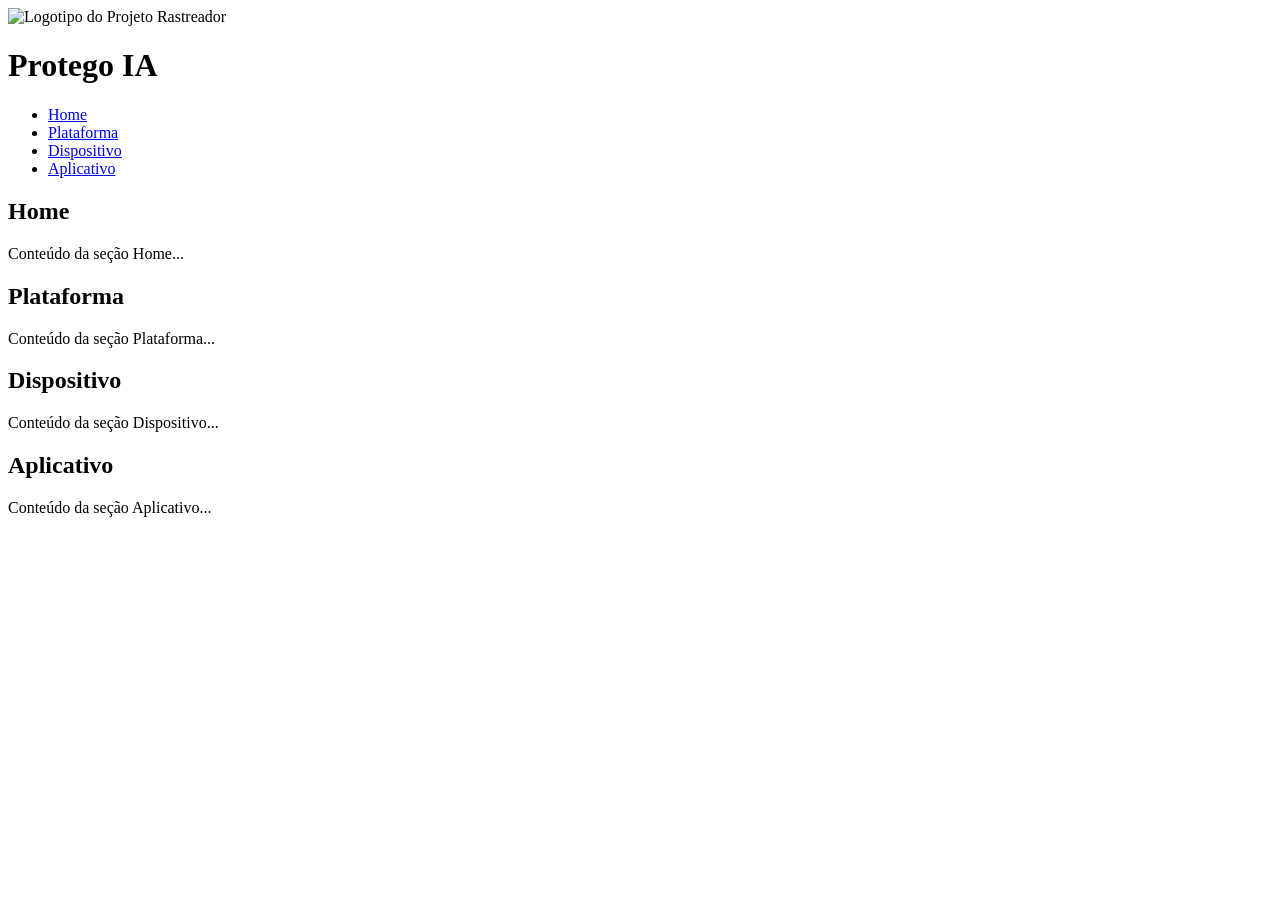
==== docs/index.html @ fc229fef "Create index.html" ====
<!DOCTYPE html>
<html lang="pt-br">
<head>
    <meta charset="UTF-8">
    <meta name="viewport" content="width=device-width, initial-scale=1.0">
    <title>Protego IA - Documentação</title>
    <link rel="stylesheet" href="style.css">
</head>
<body>

<header>
    <div id="container-top">
        <img src="assets/imagem_satelite.png" alt="Logotipo do Projeto Rastreador" class="logo-imagem">
        <h1>Protego IA</h1>
    </div>
    <nav>
        <ul>
            <li><a href="#home">Home</a></li>
            <li><a href="#plataforma">Plataforma</a></li>
            <li><a href="#dispositivo">Dispositivo</a></li>
            <li><a href="#aplicativo">Aplicativo</a></li>
        </ul>
    </nav>
</header>

<main>
    <section id="home">
        <h2>Home</h2>
        <p>Conteúdo da seção Home...</p>
    </section>
    <section id="plataforma">
        <h2>Plataforma</h2>
        <p>Conteúdo da seção Plataforma...</p>
    </section>
    <section id="dispositivo">
        <h2>Dispositivo</h2>
        <p>Conteúdo da seção Dispositivo...</p>
    </section>
    <section id="aplicativo">
        <h2>Aplicativo</h2>
        <p>Conteúdo da seção Aplicativo...</p>
    </section>
</main>

</body>
</html>
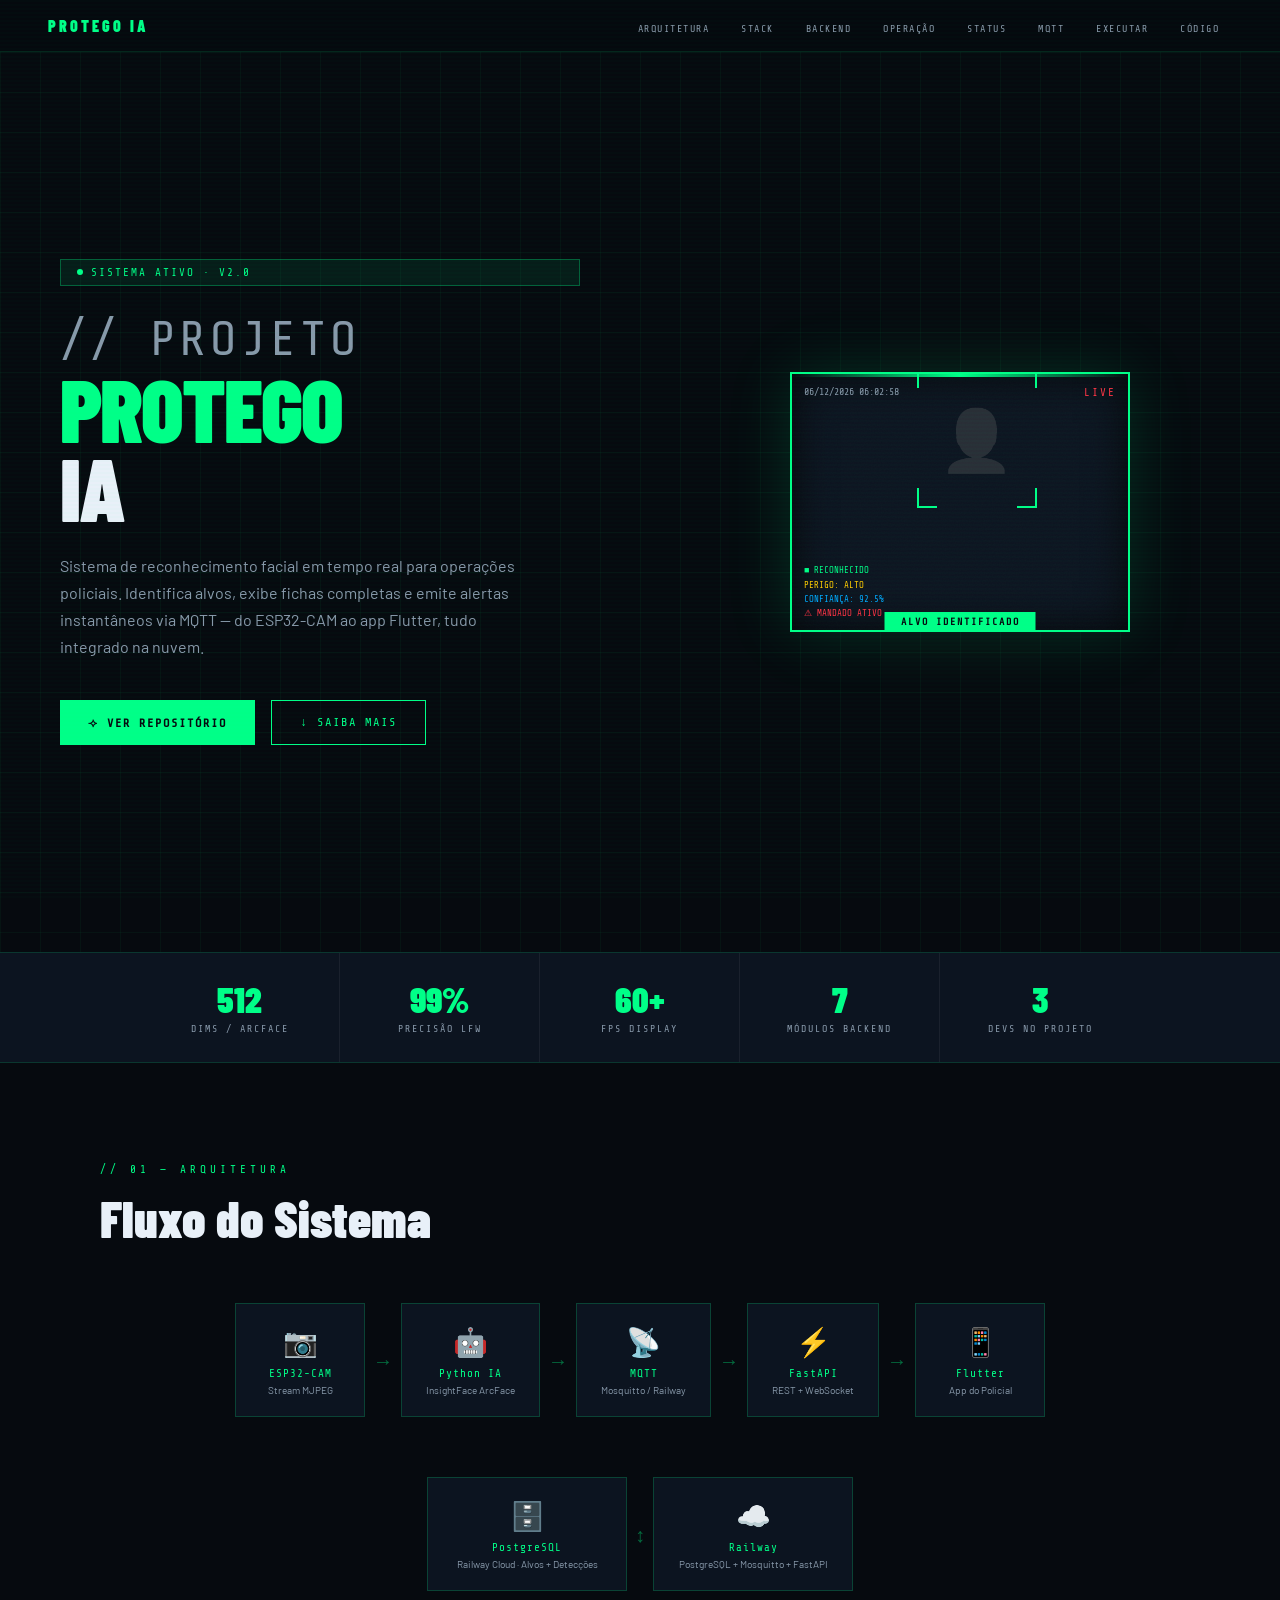
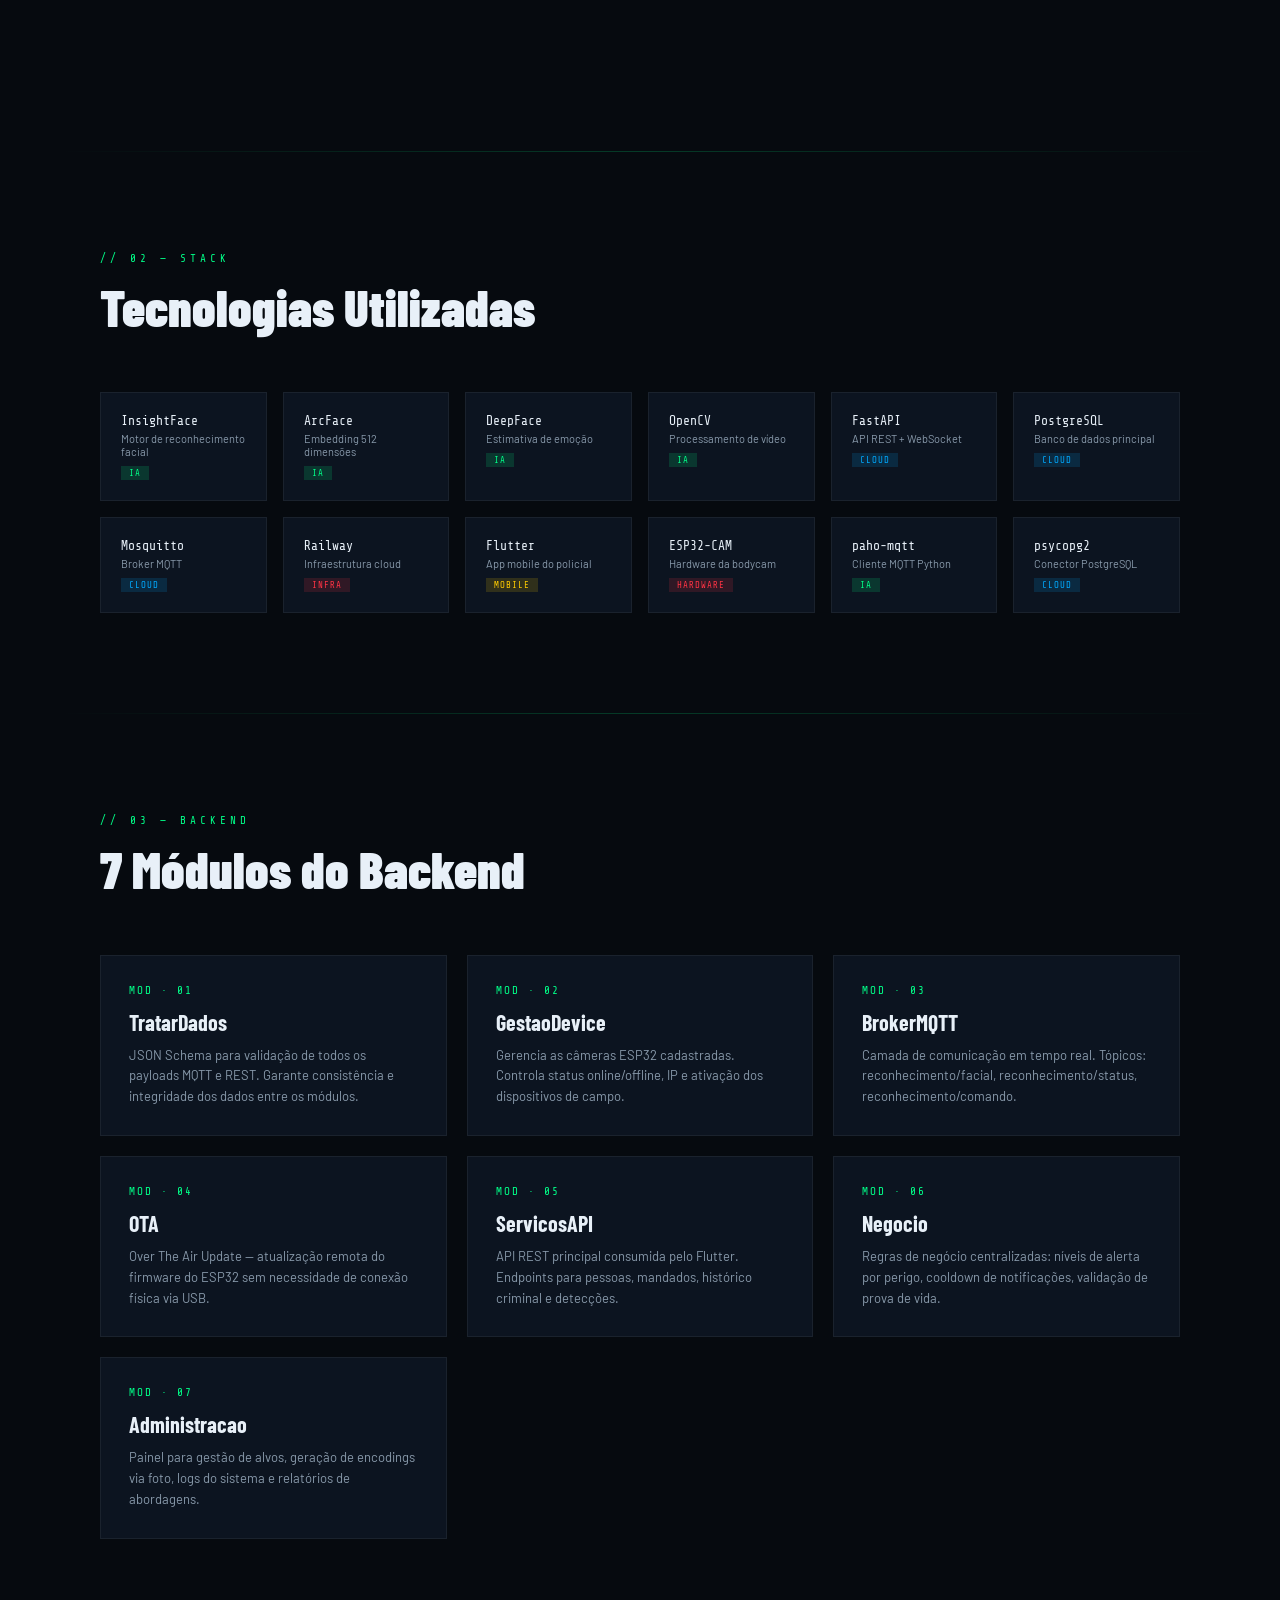
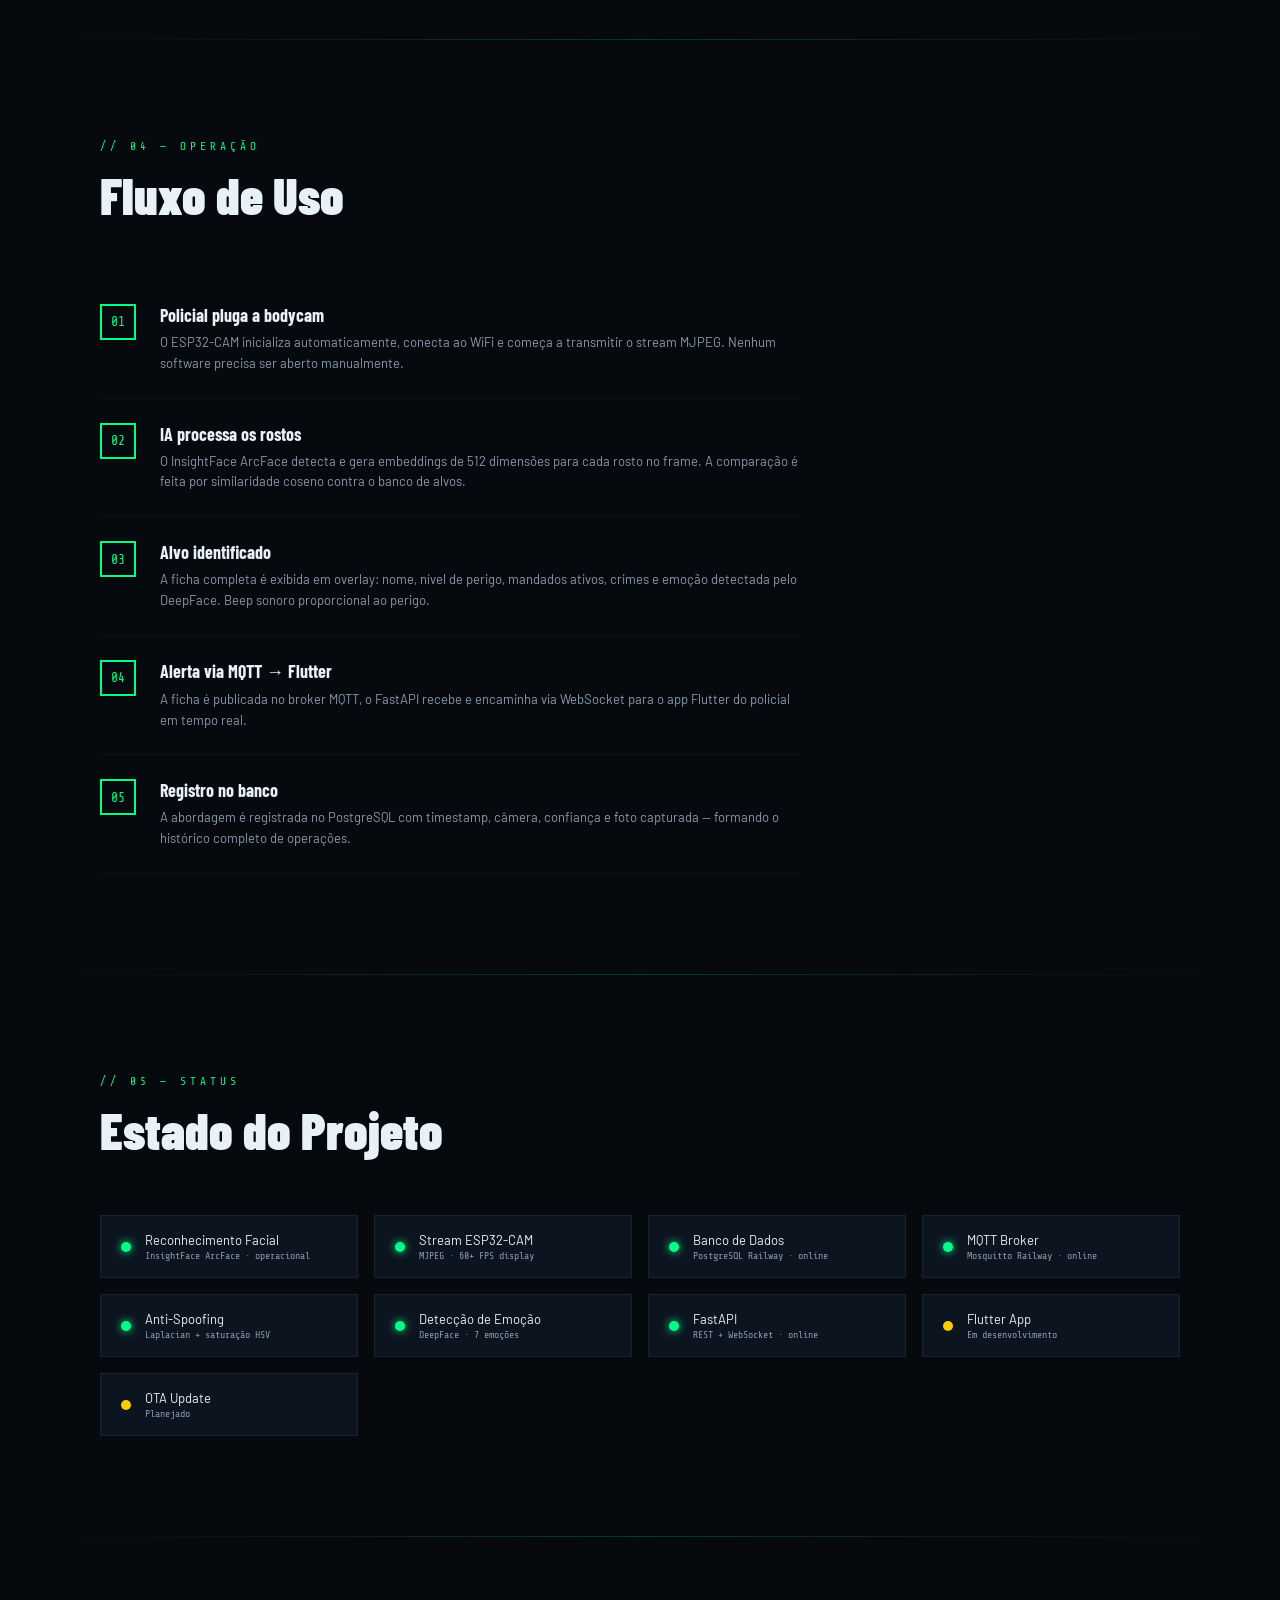
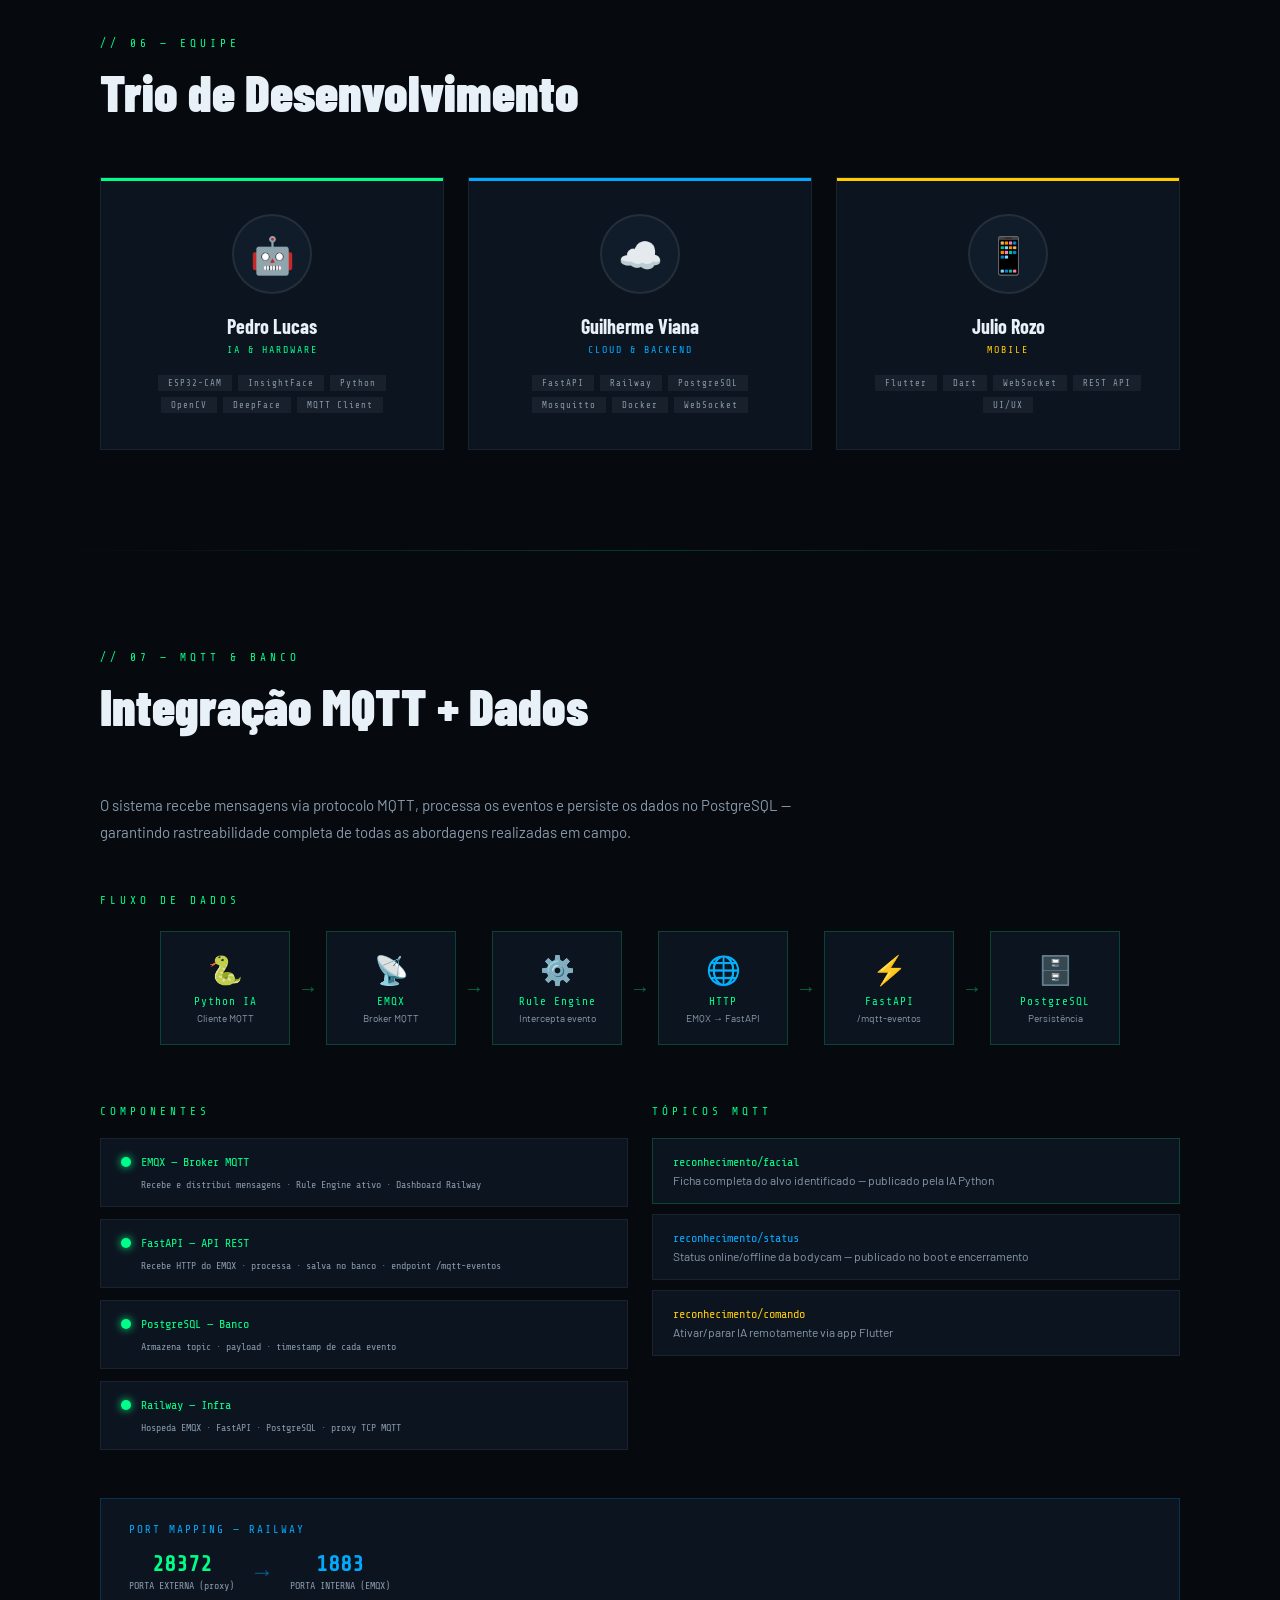
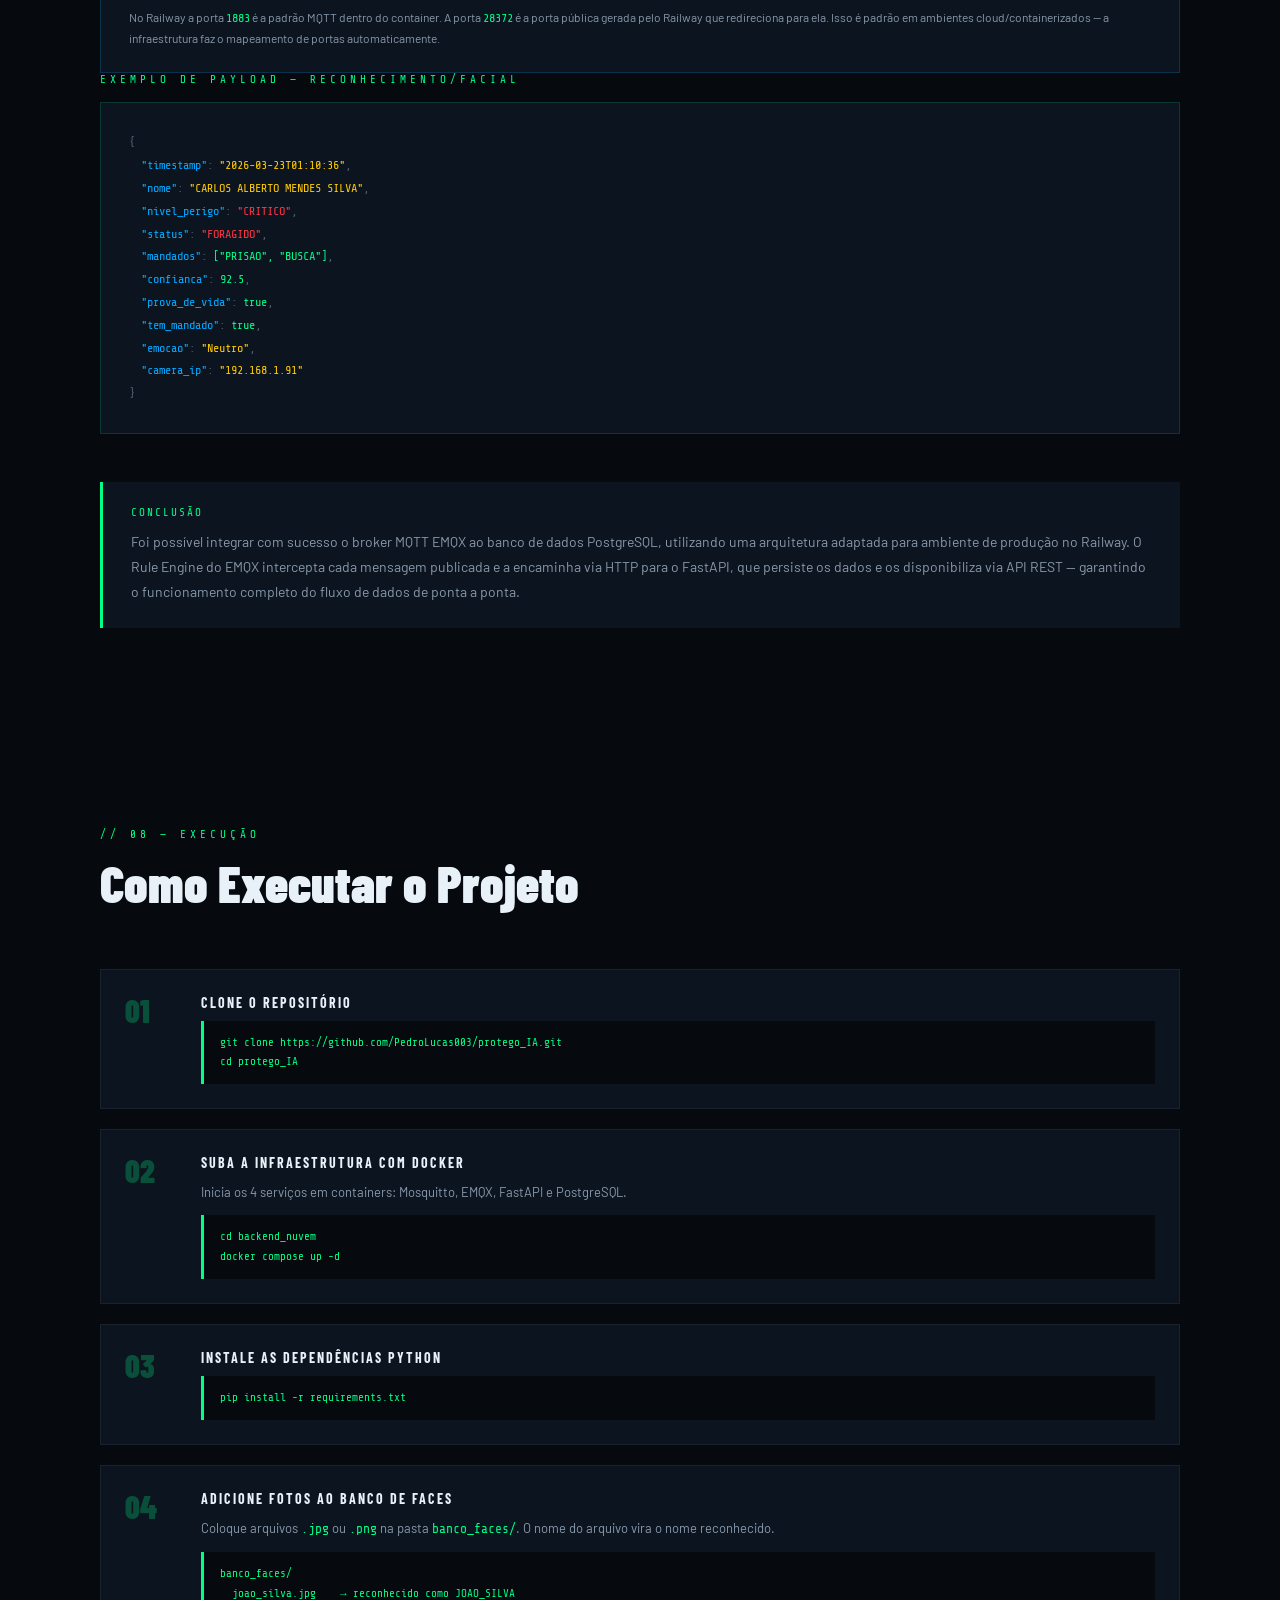
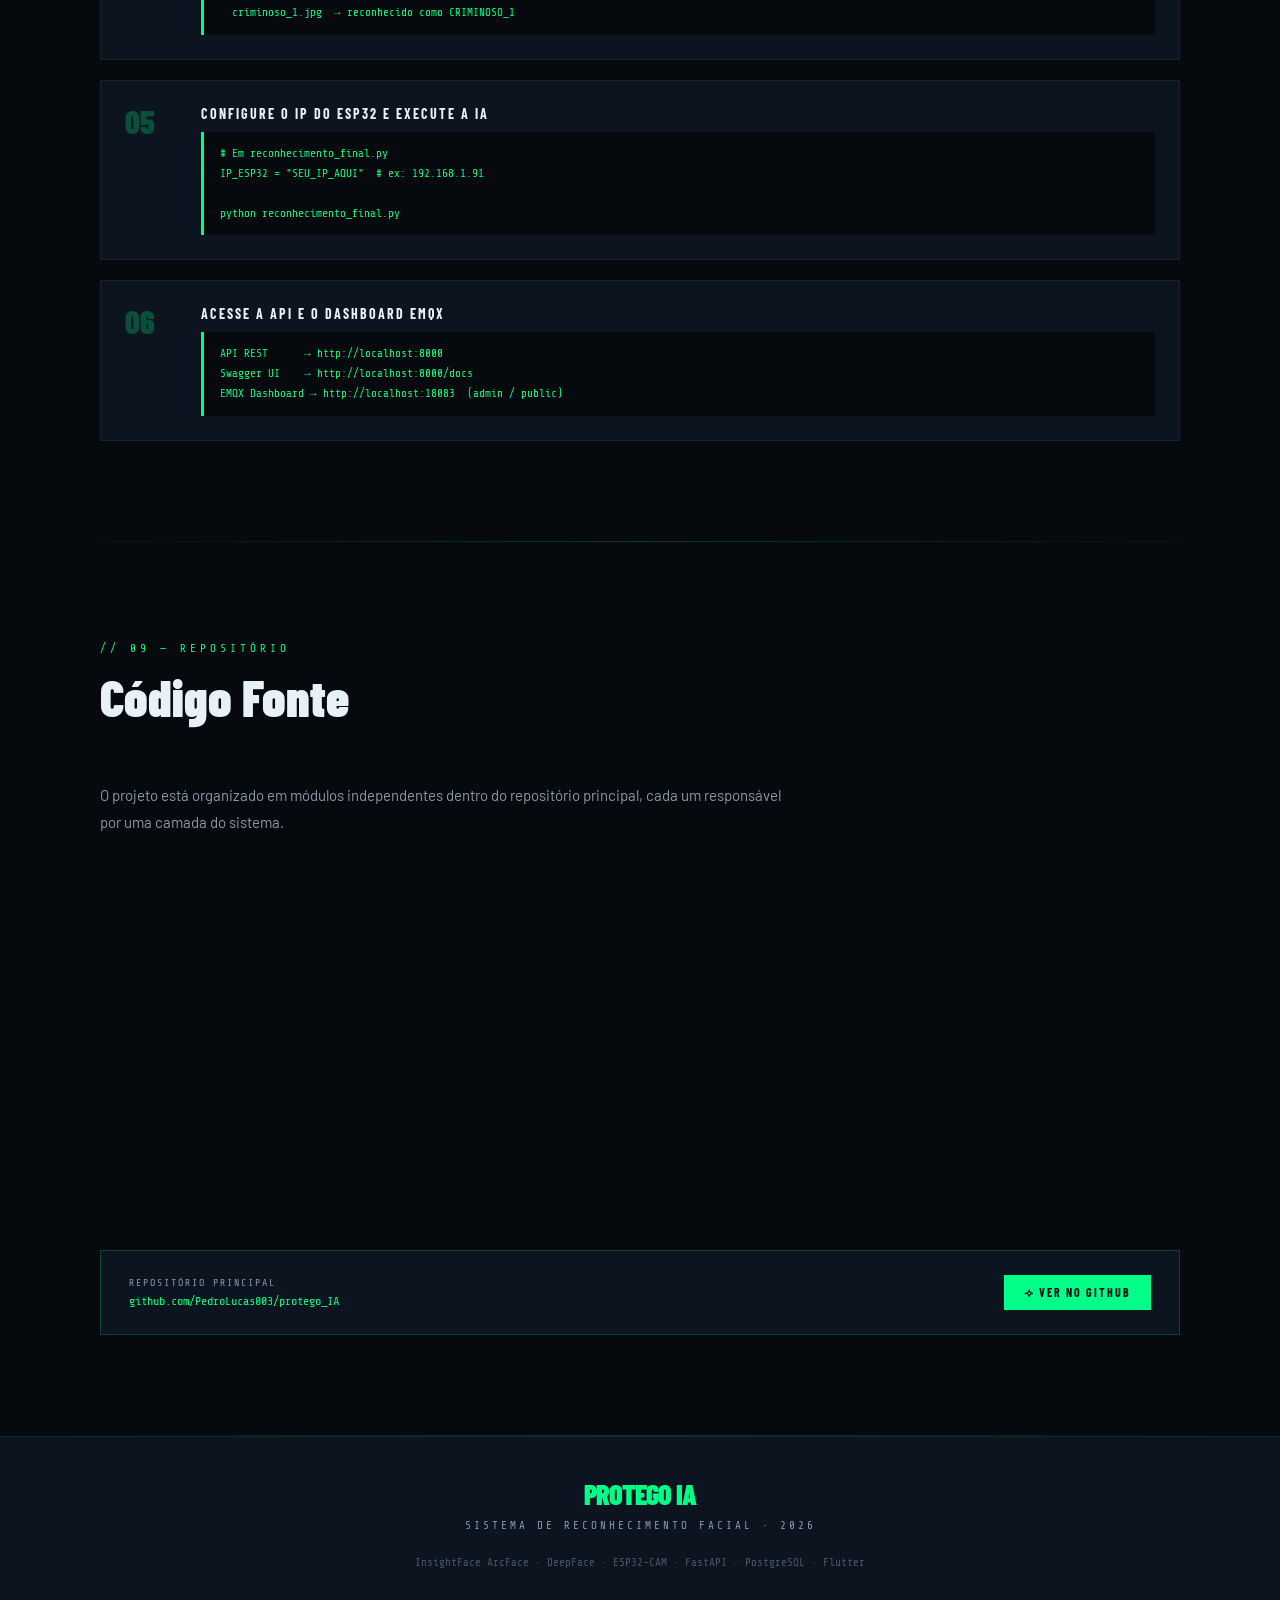
==== commit 25fdbbc2: "feat: add navbar, Como Executar and Código Fonte sections" ====
--- a/docs/index.html
+++ b/docs/index.html
@@ -1,46 +1,1618 @@
 <!DOCTYPE html>
-<html lang="pt-br">
+<html lang="pt-BR">
 <head>
-    <meta charset="UTF-8">
-    <meta name="viewport" content="width=device-width, initial-scale=1.0">
-    <title>Protego IA - Documentação</title>
-    <link rel="stylesheet" href="style.css">
+<meta charset="UTF-8">
+<meta name="viewport" content="width=device-width, initial-scale=1.0">
+<title>Protego IA — Sistema de Reconhecimento Facial</title>
+<link rel="preconnect" href="https://fonts.googleapis.com">
+<link href="https://fonts.googleapis.com/css2?family=Share+Tech+Mono&family=Barlow:wght@300;400;600;700;900&family=Barlow+Condensed:wght@700;900&display=swap" rel="stylesheet">
+<style>
+:root {
+  --verde:   #00ff88;
+  --azul:    #0af;
+  --vermelho:#ff3344;
+  --amarelo: #ffcc00;
+  --bg:      #060a0f;
+  --bg2:     #0c1420;
+  --bg3:     #111c2a;
+  --cinza:   #8899aa;
+  --branco:  #e8f0f8;
+  --fonte-mono: 'Share Tech Mono', monospace;
+  --fonte:      'Barlow', sans-serif;
+  --fonte-cond: 'Barlow Condensed', sans-serif;
+}
+
+*, *::before, *::after { box-sizing: border-box; margin: 0; padding: 0; }
+
+html { scroll-behavior: smooth; }
+
+body {
+  background: var(--bg);
+  color: var(--branco);
+  font-family: var(--fonte);
+  overflow-x: hidden;
+  cursor: crosshair;
+}
+
+/* ── SCANLINES OVERLAY ── */
+body::before {
+  content: '';
+  position: fixed; inset: 0;
+  background: repeating-linear-gradient(
+    0deg,
+    transparent,
+    transparent 2px,
+    rgba(0,255,136,0.015) 2px,
+    rgba(0,255,136,0.015) 4px
+  );
+  pointer-events: none;
+  z-index: 9999;
+}
+
+/* ── HERO ── */
+.hero {
+  min-height: 100vh;
+  display: grid;
+  grid-template-columns: 1fr 1fr;
+  position: relative;
+  overflow: hidden;
+}
+
+.hero-left {
+  display: flex;
+  flex-direction: column;
+  justify-content: center;
+  padding: 80px 60px;
+  position: relative;
+  z-index: 2;
+}
+
+.hero-right {
+  position: relative;
+  display: flex;
+  align-items: center;
+  justify-content: center;
+}
+
+/* Câmera animada */
+.cam-frame {
+  width: 340px;
+  height: 260px;
+  border: 2px solid var(--verde);
+  position: relative;
+  background: var(--bg2);
+  overflow: hidden;
+  box-shadow: 0 0 60px rgba(0,255,136,0.15), inset 0 0 40px rgba(0,0,0,0.8);
+}
+
+.cam-frame::before {
+  content: 'LIVE';
+  position: absolute;
+  top: 12px; right: 12px;
+  font-family: var(--fonte-mono);
+  font-size: 11px;
+  color: var(--vermelho);
+  letter-spacing: 2px;
+  animation: blink 1s step-end infinite;
+}
+
+.cam-frame::after {
+  content: '';
+  position: absolute;
+  top: 0; left: 0; right: 0;
+  height: 3px;
+  background: linear-gradient(90deg, transparent, var(--verde), transparent);
+  animation: scan 3s linear infinite;
+}
+
+@keyframes scan {
+  0%   { top: 0; opacity: 1; }
+  100% { top: 100%; opacity: 0.3; }
+}
+
+@keyframes blink {
+  0%, 100% { opacity: 1; }
+  50%       { opacity: 0; }
+}
+
+/* Face detection box animado */
+.face-box {
+  position: absolute;
+  top: 50%; left: 50%;
+  transform: translate(-50%, -50%);
+  width: 120px; height: 140px;
+}
+
+.face-box::before, .face-box::after {
+  content: '';
+  position: absolute;
+  width: 20px; height: 20px;
+  border-color: var(--verde);
+  border-style: solid;
+}
+.face-box::before {
+  top: 0; left: 0;
+  border-width: 2px 0 0 2px;
+}
+.face-box::after {
+  bottom: 0; right: 0;
+  border-width: 0 2px 2px 0;
+}
+
+.face-box-tr, .face-box-bl {
+  position: absolute;
+  width: 20px; height: 20px;
+  border-color: var(--verde);
+  border-style: solid;
+}
+.face-box-tr { top: 0; right: 0; border-width: 2px 2px 0 0; }
+.face-box-bl { bottom: 0; left: 0; border-width: 0 0 2px 2px; }
+
+.face-icon {
+  position: absolute;
+  top: 50%; left: 50%;
+  transform: translate(-50%, -50%);
+  font-size: 60px;
+  opacity: 0.3;
+  filter: grayscale(1);
+}
+
+.hud-line {
+  position: absolute;
+  font-family: var(--fonte-mono);
+  font-size: 10px;
+  color: var(--verde);
+}
+.hud-line:nth-child(1) { bottom: 40px; left: 12px; }
+.hud-line:nth-child(2) { bottom: 26px; left: 12px; }
+.hud-line:nth-child(3) { bottom: 12px; left: 12px; }
+.hud-date { top: 12px; left: 12px; color: var(--cinza); }
+
+.id-tag {
+  position: absolute;
+  bottom: -1px; left: 50%;
+  transform: translateX(-50%);
+  background: var(--verde);
+  color: var(--bg);
+  font-family: var(--fonte-mono);
+  font-size: 10px;
+  padding: 4px 16px;
+  letter-spacing: 2px;
+  font-weight: bold;
+  white-space: nowrap;
+  animation: flash 2s ease-in-out infinite;
+}
+
+@keyframes flash {
+  0%,100% { opacity: 1; }
+  50%      { opacity: 0.6; }
+}
+
+.cam-noise {
+  position: absolute; inset: 0;
+  background-image:
+    url("data:image/svg+xml,%3Csvg viewBox='0 0 200 200' xmlns='http://www.w3.org/2000/svg'%3E%3Cfilter id='n'%3E%3CfeTurbulence type='fractalNoise' baseFrequency='0.9' numOctaves='4' stitchTiles='stitch'/%3E%3C/filter%3E%3Crect width='100%25' height='100%25' filter='url(%23n)' opacity='0.05'/%3E%3C/svg%3E");
+  opacity: 0.4;
+  pointer-events: none;
+}
+
+/* ── BADGE STATUS ── */
+.badge {
+  display: inline-flex;
+  align-items: center;
+  gap: 8px;
+  background: rgba(0,255,136,0.08);
+  border: 1px solid rgba(0,255,136,0.3);
+  padding: 6px 16px;
+  font-family: var(--fonte-mono);
+  font-size: 11px;
+  color: var(--verde);
+  letter-spacing: 2px;
+  margin-bottom: 32px;
+}
+
+.badge-dot {
+  width: 6px; height: 6px;
+  border-radius: 50%;
+  background: var(--verde);
+  animation: pulse 2s ease-in-out infinite;
+}
+
+@keyframes pulse {
+  0%,100% { box-shadow: 0 0 0 0 rgba(0,255,136,0.6); }
+  50%      { box-shadow: 0 0 0 6px rgba(0,255,136,0); }
+}
+
+/* ── TÍTULO ── */
+.hero-title {
+  font-family: var(--fonte-cond);
+  font-size: clamp(52px, 7vw, 88px);
+  font-weight: 900;
+  line-height: 0.9;
+  letter-spacing: -2px;
+  margin-bottom: 24px;
+}
+
+.title-green { color: var(--verde); }
+.title-dim   { color: var(--cinza); font-weight: 300; font-size: 0.55em; letter-spacing: 4px; display: block; font-family: var(--fonte-mono); margin-bottom: 8px; }
+
+.hero-desc {
+  font-size: 16px;
+  color: var(--cinza);
+  line-height: 1.7;
+  max-width: 480px;
+  margin-bottom: 40px;
+}
+
+/* ── BOTÕES ── */
+.btn-row { display: flex; gap: 16px; flex-wrap: wrap; }
+
+.btn {
+  display: inline-flex;
+  align-items: center;
+  gap: 10px;
+  padding: 14px 28px;
+  font-family: var(--fonte-mono);
+  font-size: 12px;
+  letter-spacing: 2px;
+  text-decoration: none;
+  text-transform: uppercase;
+  transition: all 0.2s;
+  cursor: pointer;
+  border: none;
+}
+
+.btn-primary {
+  background: var(--verde);
+  color: var(--bg);
+  font-weight: bold;
+}
+.btn-primary:hover {
+  background: #fff;
+  box-shadow: 0 0 30px rgba(0,255,136,0.5);
+}
+
+.btn-outline {
+  background: transparent;
+  color: var(--verde);
+  border: 1px solid var(--verde);
+}
+.btn-outline:hover {
+  background: rgba(0,255,136,0.1);
+  box-shadow: 0 0 20px rgba(0,255,136,0.2);
+}
+
+/* ── GRID BG ── */
+.hero::before {
+  content: '';
+  position: absolute; inset: 0;
+  background-image:
+    linear-gradient(rgba(0,255,136,0.04) 1px, transparent 1px),
+    linear-gradient(90deg, rgba(0,255,136,0.04) 1px, transparent 1px);
+  background-size: 40px 40px;
+  pointer-events: none;
+}
+
+/* ── STATS BAR ── */
+.stats-bar {
+  background: var(--bg2);
+  border-top: 1px solid rgba(0,255,136,0.15);
+  border-bottom: 1px solid rgba(0,255,136,0.15);
+  display: flex;
+  justify-content: center;
+  gap: 0;
+}
+
+.stat {
+  flex: 1;
+  max-width: 200px;
+  padding: 28px 20px;
+  text-align: center;
+  border-right: 1px solid rgba(255,255,255,0.06);
+}
+.stat:last-child { border-right: none; }
+
+.stat-num {
+  font-family: var(--fonte-cond);
+  font-size: 36px;
+  font-weight: 900;
+  color: var(--verde);
+  line-height: 1;
+}
+
+.stat-label {
+  font-family: var(--fonte-mono);
+  font-size: 10px;
+  color: var(--cinza);
+  letter-spacing: 2px;
+  margin-top: 6px;
+}
+
+/* ── SEÇÕES ── */
+section { padding: 100px 60px; max-width: 1200px; margin: 0 auto; }
+
+.section-label {
+  font-family: var(--fonte-mono);
+  font-size: 11px;
+  color: var(--verde);
+  letter-spacing: 4px;
+  text-transform: uppercase;
+  margin-bottom: 16px;
+}
+
+.section-title {
+  font-family: var(--fonte-cond);
+  font-size: clamp(36px, 4vw, 56px);
+  font-weight: 900;
+  line-height: 1;
+  margin-bottom: 60px;
+}
+
+/* ── ARQUITETURA ── */
+.arch-flow {
+  display: flex;
+  align-items: center;
+  gap: 0;
+  flex-wrap: wrap;
+  justify-content: center;
+  margin-bottom: 60px;
+}
+
+.arch-node {
+  background: var(--bg2);
+  border: 1px solid rgba(0,255,136,0.2);
+  padding: 20px 24px;
+  text-align: center;
+  min-width: 130px;
+  position: relative;
+  transition: all 0.3s;
+}
+
+.arch-node:hover {
+  border-color: var(--verde);
+  box-shadow: 0 0 20px rgba(0,255,136,0.15);
+  transform: translateY(-4px);
+}
+
+.arch-node-icon {
+  font-size: 28px;
+  margin-bottom: 8px;
+}
+
+.arch-node-name {
+  font-family: var(--fonte-mono);
+  font-size: 11px;
+  color: var(--verde);
+  letter-spacing: 1px;
+}
+
+.arch-node-sub {
+  font-size: 10px;
+  color: var(--cinza);
+  margin-top: 4px;
+}
+
+.arch-arrow {
+  font-size: 20px;
+  color: rgba(0,255,136,0.4);
+  padding: 0 8px;
+  flex-shrink: 0;
+}
+
+/* ── TECH GRID ── */
+.tech-grid {
+  display: grid;
+  grid-template-columns: repeat(auto-fill, minmax(160px, 1fr));
+  gap: 16px;
+}
+
+.tech-card {
+  background: var(--bg2);
+  border: 1px solid rgba(255,255,255,0.06);
+  padding: 20px;
+  transition: all 0.3s;
+  position: relative;
+  overflow: hidden;
+}
+
+.tech-card::before {
+  content: '';
+  position: absolute;
+  bottom: 0; left: 0; right: 0;
+  height: 2px;
+  background: var(--verde);
+  transform: scaleX(0);
+  transition: transform 0.3s;
+}
+
+.tech-card:hover::before { transform: scaleX(1); }
+.tech-card:hover {
+  border-color: rgba(0,255,136,0.2);
+  background: var(--bg3);
+}
+
+.tech-name {
+  font-family: var(--fonte-mono);
+  font-size: 13px;
+  color: var(--branco);
+  margin-bottom: 4px;
+}
+
+.tech-role {
+  font-size: 11px;
+  color: var(--cinza);
+}
+
+.tech-badge {
+  display: inline-block;
+  font-family: var(--fonte-mono);
+  font-size: 9px;
+  padding: 2px 8px;
+  margin-top: 8px;
+  letter-spacing: 1px;
+}
+
+.badge-ia     { background: rgba(0,255,136,0.15); color: var(--verde); }
+.badge-cloud  { background: rgba(0,170,255,0.15); color: var(--azul); }
+.badge-mobile { background: rgba(255,204,0,0.15);  color: var(--amarelo); }
+.badge-infra  { background: rgba(255,51,68,0.15);  color: var(--vermelho); }
+
+/* ── MÓDULOS ── */
+.modulos-grid {
+  display: grid;
+  grid-template-columns: repeat(auto-fill, minmax(280px, 1fr));
+  gap: 20px;
+}
+
+.modulo-card {
+  background: var(--bg2);
+  border: 1px solid rgba(255,255,255,0.06);
+  padding: 28px;
+  transition: all 0.3s;
+}
+
+.modulo-card:hover {
+  border-color: rgba(0,255,136,0.3);
+  box-shadow: 0 8px 40px rgba(0,0,0,0.4);
+}
+
+.modulo-num {
+  font-family: var(--fonte-mono);
+  font-size: 11px;
+  color: var(--verde);
+  letter-spacing: 2px;
+  margin-bottom: 12px;
+}
+
+.modulo-name {
+  font-family: var(--fonte-cond);
+  font-size: 22px;
+  font-weight: 700;
+  margin-bottom: 10px;
+}
+
+.modulo-desc {
+  font-size: 13px;
+  color: var(--cinza);
+  line-height: 1.6;
+}
+
+/* ── TEAM ── */
+.team-grid {
+  display: grid;
+  grid-template-columns: repeat(3, 1fr);
+  gap: 24px;
+}
+
+.team-card {
+  background: var(--bg2);
+  border: 1px solid rgba(255,255,255,0.06);
+  padding: 36px 28px;
+  text-align: center;
+  position: relative;
+  overflow: hidden;
+  transition: all 0.3s;
+}
+
+.team-card::before {
+  content: '';
+  position: absolute;
+  top: 0; left: 0; right: 0;
+  height: 3px;
+}
+
+.team-card:nth-child(1)::before { background: var(--verde); }
+.team-card:nth-child(2)::before { background: var(--azul); }
+.team-card:nth-child(3)::before { background: var(--amarelo); }
+
+.team-card:hover {
+  transform: translateY(-8px);
+  box-shadow: 0 20px 60px rgba(0,0,0,0.5);
+}
+
+.team-avatar {
+  width: 80px; height: 80px;
+  border-radius: 50%;
+  background: var(--bg3);
+  display: flex;
+  align-items: center;
+  justify-content: center;
+  font-size: 36px;
+  margin: 0 auto 20px;
+  border: 2px solid rgba(255,255,255,0.08);
+}
+
+.team-name {
+  font-family: var(--fonte-cond);
+  font-size: 20px;
+  font-weight: 700;
+  margin-bottom: 6px;
+}
+
+.team-role {
+  font-family: var(--fonte-mono);
+  font-size: 10px;
+  letter-spacing: 2px;
+  margin-bottom: 20px;
+}
+
+.team-card:nth-child(1) .team-role { color: var(--verde); }
+.team-card:nth-child(2) .team-role { color: var(--azul); }
+.team-card:nth-child(3) .team-role { color: var(--amarelo); }
+
+.team-tags {
+  display: flex;
+  flex-wrap: wrap;
+  gap: 6px;
+  justify-content: center;
+}
+
+.tag {
+  font-family: var(--fonte-mono);
+  font-size: 9px;
+  padding: 3px 10px;
+  background: rgba(255,255,255,0.05);
+  color: var(--cinza);
+  letter-spacing: 1px;
+}
+
+/* ── FLUXO OPERACIONAL ── */
+.fluxo-steps {
+  display: flex;
+  flex-direction: column;
+  gap: 0;
+  position: relative;
+  max-width: 700px;
+}
+
+.fluxo-step {
+  display: flex;
+  gap: 24px;
+  align-items: flex-start;
+  padding: 24px 0;
+  border-bottom: 1px solid rgba(255,255,255,0.04);
+  position: relative;
+}
+
+.step-num {
+  flex-shrink: 0;
+  width: 36px; height: 36px;
+  border: 2px solid var(--verde);
+  display: flex;
+  align-items: center;
+  justify-content: center;
+  font-family: var(--fonte-mono);
+  font-size: 13px;
+  color: var(--verde);
+}
+
+.step-content h4 {
+  font-family: var(--fonte-cond);
+  font-size: 18px;
+  font-weight: 700;
+  margin-bottom: 6px;
+}
+
+.step-content p {
+  font-size: 13px;
+  color: var(--cinza);
+  line-height: 1.6;
+}
+
+/* ── STATUS ── */
+.status-grid {
+  display: grid;
+  grid-template-columns: repeat(auto-fill, minmax(250px, 1fr));
+  gap: 16px;
+}
+
+.status-item {
+  display: flex;
+  align-items: center;
+  gap: 14px;
+  background: var(--bg2);
+  padding: 16px 20px;
+  border: 1px solid rgba(255,255,255,0.06);
+}
+
+.status-dot {
+  width: 10px; height: 10px;
+  border-radius: 50%;
+  flex-shrink: 0;
+}
+.status-dot.ok      { background: var(--verde); box-shadow: 0 0 8px var(--verde); }
+.status-dot.pending { background: var(--amarelo); }
+.status-dot.off     { background: var(--cinza); }
+
+.status-text {
+  font-size: 13px;
+  color: var(--branco);
+}
+
+.status-sub {
+  font-family: var(--fonte-mono);
+  font-size: 10px;
+  color: var(--cinza);
+  margin-top: 2px;
+}
+
+/* ── FOOTER ── */
+footer {
+  background: var(--bg2);
+  border-top: 1px solid rgba(0,255,136,0.1);
+  padding: 40px 60px;
+  text-align: center;
+}
+
+.footer-title {
+  font-family: var(--fonte-cond);
+  font-size: 28px;
+  font-weight: 900;
+  color: var(--verde);
+  letter-spacing: -1px;
+  margin-bottom: 8px;
+}
+
+.footer-sub {
+  font-family: var(--fonte-mono);
+  font-size: 11px;
+  color: var(--cinza);
+  letter-spacing: 3px;
+}
+
+/* ── DIVIDER ── */
+.divider {
+  height: 1px;
+  background: linear-gradient(90deg, transparent, rgba(0,255,136,0.2), transparent);
+  margin: 0 60px;
+}
+
+/* ── ANIMAÇÕES DE ENTRADA ── */
+.reveal {
+  opacity: 0;
+  transform: translateY(30px);
+  transition: opacity 0.6s ease, transform 0.6s ease;
+}
+.reveal.visible {
+  opacity: 1;
+  transform: translateY(0);
+}
+
+/* ── NAVBAR ── */
+.navbar {
+  position: sticky;
+  top: 0;
+  z-index: 1000;
+  background: rgba(6,10,15,0.92);
+  backdrop-filter: blur(12px);
+  border-bottom: 1px solid rgba(0,255,136,0.12);
+  display: flex;
+  align-items: center;
+  justify-content: space-between;
+  padding: 0 48px;
+  height: 52px;
+}
+.navbar-brand {
+  font-family: var(--fonte-cond);
+  font-size: 16px;
+  font-weight: 900;
+  letter-spacing: 3px;
+  color: var(--verde);
+}
+.navbar-links {
+  display: flex;
+  gap: 6px;
+  list-style: none;
+}
+.navbar-links a {
+  font-family: var(--fonte-mono);
+  font-size: 10px;
+  color: var(--cinza);
+  text-decoration: none;
+  letter-spacing: 1.5px;
+  padding: 6px 12px;
+  border: 1px solid transparent;
+  transition: all 0.2s;
+}
+.navbar-links a:hover {
+  color: var(--verde);
+  border-color: rgba(0,255,136,0.3);
+}
+
+/* ── EXECUTAR SECTION ── */
+.exec-steps { display: flex; flex-direction: column; gap: 20px; margin-top: 32px; }
+.exec-step {
+  display: grid;
+  grid-template-columns: 56px 1fr;
+  gap: 20px;
+  align-items: flex-start;
+  background: var(--bg2);
+  border: 1px solid rgba(255,255,255,0.06);
+  padding: 24px;
+}
+.exec-step-num {
+  font-family: var(--fonte-cond);
+  font-size: 32px;
+  font-weight: 900;
+  color: rgba(0,255,136,0.25);
+  line-height: 1;
+}
+.exec-step h4 {
+  font-family: var(--fonte-cond);
+  font-size: 14px;
+  font-weight: 700;
+  letter-spacing: 2px;
+  color: var(--branco);
+  margin-bottom: 10px;
+}
+.exec-step p { font-size: 13px; color: var(--cinza); line-height: 1.7; margin-bottom: 12px; }
+.exec-code {
+  background: var(--bg);
+  border-left: 3px solid var(--verde);
+  padding: 12px 16px;
+  font-family: var(--fonte-mono);
+  font-size: 11px;
+  color: var(--verde);
+  line-height: 1.8;
+  overflow-x: auto;
+}
+
+/* ── CÓDIGO FONTE SECTION ── */
+.repo-grid { display: grid; grid-template-columns: repeat(auto-fit, minmax(260px, 1fr)); gap: 16px; margin-top: 32px; }
+.repo-card {
+  background: var(--bg2);
+  border: 1px solid rgba(255,255,255,0.06);
+  padding: 24px;
+  transition: border-color 0.2s;
+}
+.repo-card:hover { border-color: rgba(0,255,136,0.3); }
+.repo-card-num { font-family: var(--fonte-mono); font-size: 10px; color: rgba(0,255,136,0.4); letter-spacing: 2px; margin-bottom: 10px; }
+.repo-card h4 { font-family: var(--fonte-cond); font-size: 15px; font-weight: 700; letter-spacing: 1px; color: var(--branco); margin-bottom: 8px; }
+.repo-card p { font-size: 12px; color: var(--cinza); line-height: 1.7; margin-bottom: 14px; }
+.repo-card code { font-family: var(--fonte-mono); font-size: 10px; color: var(--azul); }
+.repo-link-box {
+  display: flex;
+  align-items: center;
+  gap: 20px;
+  background: var(--bg2);
+  border: 1px solid rgba(0,255,136,0.2);
+  padding: 24px 28px;
+  margin-top: 24px;
+}
+.repo-link-url { font-family: var(--fonte-mono); font-size: 12px; color: var(--verde); }
+.btn-repo {
+  margin-left: auto;
+  font-family: var(--fonte-cond);
+  font-size: 12px;
+  font-weight: 700;
+  letter-spacing: 2px;
+  color: var(--bg);
+  background: var(--verde);
+  border: none;
+  padding: 10px 20px;
+  text-decoration: none;
+  transition: opacity 0.2s;
+  white-space: nowrap;
+}
+.btn-repo:hover { opacity: 0.85; }
+
+/* ── MOBILE ── */
+@media (max-width: 768px) {
+  .hero { grid-template-columns: 1fr; }
+  .hero-right { display: none; }
+  section { padding: 60px 24px; }
+  .team-grid { grid-template-columns: 1fr; }
+  .stats-bar { flex-wrap: wrap; }
+  footer { padding: 40px 24px; }
+  .divider { margin: 0 24px; }
+  .navbar { padding: 0 24px; }
+  .navbar-links { display: none; }
+  .exec-step { grid-template-columns: 1fr; }
+}
+</style>
 </head>
 <body>
 
-<header>
-    <div id="container-top">
-        <img src="assets/imagem_satelite.png" alt="Logotipo do Projeto Rastreador" class="logo-imagem">
-        <h1>Protego IA</h1>
-    </div>
-    <nav>
-        <ul>
-            <li><a href="#home">Home</a></li>
-            <li><a href="#plataforma">Plataforma</a></li>
-            <li><a href="#dispositivo">Dispositivo</a></li>
-            <li><a href="#aplicativo">Aplicativo</a></li>
-        </ul>
-    </nav>
-</header>
-
-<main>
-    <section id="home">
-        <h2>Home</h2>
-        <p>Conteúdo da seção Home...</p>
-    </section>
-    <section id="plataforma">
-        <h2>Plataforma</h2>
-        <p>Conteúdo da seção Plataforma...</p>
-    </section>
-    <section id="dispositivo">
-        <h2>Dispositivo</h2>
-        <p>Conteúdo da seção Dispositivo...</p>
-    </section>
-    <section id="aplicativo">
-        <h2>Aplicativo</h2>
-        <p>Conteúdo da seção Aplicativo...</p>
-    </section>
-</main>
-
+<!-- ═══ NAVBAR ═══ -->
+<nav class="navbar">
+  <div class="navbar-brand">PROTEGO IA</div>
+  <ul class="navbar-links">
+    <li><a href="#arquitetura">ARQUITETURA</a></li>
+    <li><a href="#tecnologias">STACK</a></li>
+    <li><a href="#modulos">BACKEND</a></li>
+    <li><a href="#operacao">OPERAÇÃO</a></li>
+    <li><a href="#status">STATUS</a></li>
+    <li><a href="#mqtt">MQTT</a></li>
+    <li><a href="#executar">EXECUTAR</a></li>
+    <li><a href="#codigo">CÓDIGO</a></li>
+  </ul>
+</nav>
+
+<!-- ═══ HERO ═══ -->
+<div class="hero">
+  <div class="hero-left">
+    <div class="badge">
+      <span class="badge-dot"></span>
+      SISTEMA ATIVO · V2.0
+    </div>
+
+    <h1 class="hero-title">
+      <span class="title-dim">// PROJETO</span>
+      <span class="title-green">PROTEGO</span><br>IA
+    </h1>
+
+    <p class="hero-desc">
+      Sistema de reconhecimento facial em tempo real para operações policiais.
+      Identifica alvos, exibe fichas completas e emite alertas instantâneos
+      via MQTT — do ESP32-CAM ao app Flutter, tudo integrado na nuvem.
+    </p>
+
+    <div class="btn-row">
+      <a href="https://github.com/PedroLucas003/protego_IA" class="btn btn-primary" target="_blank">
+        ⟢ VER REPOSITÓRIO
+      </a>
+      <a href="#arquitetura" class="btn btn-outline">
+        ↓ SAIBA MAIS
+      </a>
+    </div>
+  </div>
+
+  <div class="hero-right">
+    <div class="cam-frame">
+      <div class="cam-noise"></div>
+      <span class="hud-line hud-date" style="position:absolute;top:12px;left:12px;font-family:'Share Tech Mono',monospace;font-size:10px;color:#8899aa;">23/03/2026 &nbsp; 01:10:36</span>
+      <div class="face-box" style="animation: none;">
+        <div class="face-box-tr"></div>
+        <div class="face-box-bl"></div>
+        <div class="face-icon">👤</div>
+      </div>
+      <div class="hud-line" style="bottom:54px;left:12px;font-family:'Share Tech Mono',monospace;font-size:9px;color:#00ff88;">■ RECONHECIDO</div>
+      <div class="hud-line" style="bottom:40px;left:12px;font-family:'Share Tech Mono',monospace;font-size:9px;color:#ffcc00;">PERIGO: ALTO</div>
+      <div class="hud-line" style="bottom:26px;left:12px;font-family:'Share Tech Mono',monospace;font-size:9px;color:#0af;">CONFIANÇA: 92.5%</div>
+      <div class="hud-line" style="bottom:12px;left:12px;font-family:'Share Tech Mono',monospace;font-size:9px;color:#ff3344;">⚠ MANDADO ATIVO</div>
+      <div class="id-tag">ALVO IDENTIFICADO</div>
+    </div>
+  </div>
+</div>
+
+<!-- ═══ STATS ═══ -->
+<div class="stats-bar">
+  <div class="stat">
+    <div class="stat-num">512</div>
+    <div class="stat-label">DIMS / ARCFACE</div>
+  </div>
+  <div class="stat">
+    <div class="stat-num">99%</div>
+    <div class="stat-label">PRECISÃO LFW</div>
+  </div>
+  <div class="stat">
+    <div class="stat-num">60+</div>
+    <div class="stat-label">FPS DISPLAY</div>
+  </div>
+  <div class="stat">
+    <div class="stat-num">7</div>
+    <div class="stat-label">MÓDULOS BACKEND</div>
+  </div>
+  <div class="stat">
+    <div class="stat-num">3</div>
+    <div class="stat-label">DEVS NO PROJETO</div>
+  </div>
+</div>
+
+<!-- ═══ ARQUITETURA ═══ -->
+<section id="arquitetura">
+  <div class="reveal">
+    <div class="section-label">// 01 — ARQUITETURA</div>
+    <h2 class="section-title">Fluxo do Sistema</h2>
+  </div>
+
+  <div class="arch-flow reveal">
+    <div class="arch-node">
+      <div class="arch-node-icon">📷</div>
+      <div class="arch-node-name">ESP32-CAM</div>
+      <div class="arch-node-sub">Stream MJPEG</div>
+    </div>
+    <div class="arch-arrow">→</div>
+    <div class="arch-node">
+      <div class="arch-node-icon">🤖</div>
+      <div class="arch-node-name">Python IA</div>
+      <div class="arch-node-sub">InsightFace ArcFace</div>
+    </div>
+    <div class="arch-arrow">→</div>
+    <div class="arch-node">
+      <div class="arch-node-icon">📡</div>
+      <div class="arch-node-name">MQTT</div>
+      <div class="arch-node-sub">Mosquitto / Railway</div>
+    </div>
+    <div class="arch-arrow">→</div>
+    <div class="arch-node">
+      <div class="arch-node-icon">⚡</div>
+      <div class="arch-node-name">FastAPI</div>
+      <div class="arch-node-sub">REST + WebSocket</div>
+    </div>
+    <div class="arch-arrow">→</div>
+    <div class="arch-node">
+      <div class="arch-node-icon">📱</div>
+      <div class="arch-node-name">Flutter</div>
+      <div class="arch-node-sub">App do Policial</div>
+    </div>
+  </div>
+
+  <div class="arch-flow reveal" style="margin-top:16px;">
+    <div class="arch-node" style="min-width:200px;">
+      <div class="arch-node-icon">🗄️</div>
+      <div class="arch-node-name">PostgreSQL</div>
+      <div class="arch-node-sub">Railway Cloud · Alvos + Detecções</div>
+    </div>
+    <div class="arch-arrow">↕</div>
+    <div class="arch-node" style="min-width:200px;">
+      <div class="arch-node-icon">☁️</div>
+      <div class="arch-node-name">Railway</div>
+      <div class="arch-node-sub">PostgreSQL + Mosquitto + FastAPI</div>
+    </div>
+  </div>
+</section>
+
+<div class="divider"></div>
+
+<!-- ═══ TECNOLOGIAS ═══ -->
+<section id="tecnologias">
+  <div class="reveal">
+    <div class="section-label">// 02 — STACK</div>
+    <h2 class="section-title">Tecnologias Utilizadas</h2>
+  </div>
+
+  <div class="tech-grid reveal">
+    <div class="tech-card">
+      <div class="tech-name">InsightFace</div>
+      <div class="tech-role">Motor de reconhecimento facial</div>
+      <span class="tech-badge badge-ia">IA</span>
+    </div>
+    <div class="tech-card">
+      <div class="tech-name">ArcFace</div>
+      <div class="tech-role">Embedding 512 dimensões</div>
+      <span class="tech-badge badge-ia">IA</span>
+    </div>
+    <div class="tech-card">
+      <div class="tech-name">DeepFace</div>
+      <div class="tech-role">Estimativa de emoção</div>
+      <span class="tech-badge badge-ia">IA</span>
+    </div>
+    <div class="tech-card">
+      <div class="tech-name">OpenCV</div>
+      <div class="tech-role">Processamento de vídeo</div>
+      <span class="tech-badge badge-ia">IA</span>
+    </div>
+    <div class="tech-card">
+      <div class="tech-name">FastAPI</div>
+      <div class="tech-role">API REST + WebSocket</div>
+      <span class="tech-badge badge-cloud">CLOUD</span>
+    </div>
+    <div class="tech-card">
+      <div class="tech-name">PostgreSQL</div>
+      <div class="tech-role">Banco de dados principal</div>
+      <span class="tech-badge badge-cloud">CLOUD</span>
+    </div>
+    <div class="tech-card">
+      <div class="tech-name">Mosquitto</div>
+      <div class="tech-role">Broker MQTT</div>
+      <span class="tech-badge badge-cloud">CLOUD</span>
+    </div>
+    <div class="tech-card">
+      <div class="tech-name">Railway</div>
+      <div class="tech-role">Infraestrutura cloud</div>
+      <span class="tech-badge badge-infra">INFRA</span>
+    </div>
+    <div class="tech-card">
+      <div class="tech-name">Flutter</div>
+      <div class="tech-role">App mobile do policial</div>
+      <span class="tech-badge badge-mobile">MOBILE</span>
+    </div>
+    <div class="tech-card">
+      <div class="tech-name">ESP32-CAM</div>
+      <div class="tech-role">Hardware da bodycam</div>
+      <span class="tech-badge badge-infra">HARDWARE</span>
+    </div>
+    <div class="tech-card">
+      <div class="tech-name">paho-mqtt</div>
+      <div class="tech-role">Cliente MQTT Python</div>
+      <span class="tech-badge badge-ia">IA</span>
+    </div>
+    <div class="tech-card">
+      <div class="tech-name">psycopg2</div>
+      <div class="tech-role">Conector PostgreSQL</div>
+      <span class="tech-badge badge-cloud">CLOUD</span>
+    </div>
+  </div>
+</section>
+
+<div class="divider"></div>
+
+<!-- ═══ MÓDULOS ═══ -->
+<section id="modulos">
+  <div class="reveal">
+    <div class="section-label">// 03 — BACKEND</div>
+    <h2 class="section-title">7 Módulos do Backend</h2>
+  </div>
+
+  <div class="modulos-grid reveal">
+    <div class="modulo-card">
+      <div class="modulo-num">MOD · 01</div>
+      <div class="modulo-name">TratarDados</div>
+      <div class="modulo-desc">JSON Schema para validação de todos os payloads MQTT e REST. Garante consistência e integridade dos dados entre os módulos.</div>
+    </div>
+    <div class="modulo-card">
+      <div class="modulo-num">MOD · 02</div>
+      <div class="modulo-name">GestaoDevice</div>
+      <div class="modulo-desc">Gerencia as câmeras ESP32 cadastradas. Controla status online/offline, IP e ativação dos dispositivos de campo.</div>
+    </div>
+    <div class="modulo-card">
+      <div class="modulo-num">MOD · 03</div>
+      <div class="modulo-name">BrokerMQTT</div>
+      <div class="modulo-desc">Camada de comunicação em tempo real. Tópicos: reconhecimento/facial, reconhecimento/status, reconhecimento/comando.</div>
+    </div>
+    <div class="modulo-card">
+      <div class="modulo-num">MOD · 04</div>
+      <div class="modulo-name">OTA</div>
+      <div class="modulo-desc">Over The Air Update — atualização remota do firmware do ESP32 sem necessidade de conexão física via USB.</div>
+    </div>
+    <div class="modulo-card">
+      <div class="modulo-num">MOD · 05</div>
+      <div class="modulo-name">ServicosAPI</div>
+      <div class="modulo-desc">API REST principal consumida pelo Flutter. Endpoints para pessoas, mandados, histórico criminal e detecções.</div>
+    </div>
+    <div class="modulo-card">
+      <div class="modulo-num">MOD · 06</div>
+      <div class="modulo-name">Negocio</div>
+      <div class="modulo-desc">Regras de negócio centralizadas: níveis de alerta por perigo, cooldown de notificações, validação de prova de vida.</div>
+    </div>
+    <div class="modulo-card">
+      <div class="modulo-num">MOD · 07</div>
+      <div class="modulo-name">Administracao</div>
+      <div class="modulo-desc">Painel para gestão de alvos, geração de encodings via foto, logs do sistema e relatórios de abordagens.</div>
+    </div>
+  </div>
+</section>
+
+<div class="divider"></div>
+
+<!-- ═══ FLUXO OPERACIONAL ═══ -->
+<section id="operacao">
+  <div class="reveal">
+    <div class="section-label">// 04 — OPERAÇÃO</div>
+    <h2 class="section-title">Fluxo de Uso</h2>
+  </div>
+
+  <div class="fluxo-steps reveal">
+    <div class="fluxo-step">
+      <div class="step-num">01</div>
+      <div class="step-content">
+        <h4>Policial pluga a bodycam</h4>
+        <p>O ESP32-CAM inicializa automaticamente, conecta ao WiFi e começa a transmitir o stream MJPEG. Nenhum software precisa ser aberto manualmente.</p>
+      </div>
+    </div>
+    <div class="fluxo-step">
+      <div class="step-num">02</div>
+      <div class="step-content">
+        <h4>IA processa os rostos</h4>
+        <p>O InsightFace ArcFace detecta e gera embeddings de 512 dimensões para cada rosto no frame. A comparação é feita por similaridade coseno contra o banco de alvos.</p>
+      </div>
+    </div>
+    <div class="fluxo-step">
+      <div class="step-num">03</div>
+      <div class="step-content">
+        <h4>Alvo identificado</h4>
+        <p>A ficha completa é exibida em overlay: nome, nível de perigo, mandados ativos, crimes e emoção detectada pelo DeepFace. Beep sonoro proporcional ao perigo.</p>
+      </div>
+    </div>
+    <div class="fluxo-step">
+      <div class="step-num">04</div>
+      <div class="step-content">
+        <h4>Alerta via MQTT → Flutter</h4>
+        <p>A ficha é publicada no broker MQTT, o FastAPI recebe e encaminha via WebSocket para o app Flutter do policial em tempo real.</p>
+      </div>
+    </div>
+    <div class="fluxo-step">
+      <div class="step-num">05</div>
+      <div class="step-content">
+        <h4>Registro no banco</h4>
+        <p>A abordagem é registrada no PostgreSQL com timestamp, câmera, confiança e foto capturada — formando o histórico completo de operações.</p>
+      </div>
+    </div>
+  </div>
+</section>
+
+<div class="divider"></div>
+
+<!-- ═══ STATUS ═══ -->
+<section id="status">
+  <div class="reveal">
+    <div class="section-label">// 05 — STATUS</div>
+    <h2 class="section-title">Estado do Projeto</h2>
+  </div>
+
+  <div class="status-grid reveal">
+    <div class="status-item">
+      <div class="status-dot ok"></div>
+      <div>
+        <div class="status-text">Reconhecimento Facial</div>
+        <div class="status-sub">InsightFace ArcFace · operacional</div>
+      </div>
+    </div>
+    <div class="status-item">
+      <div class="status-dot ok"></div>
+      <div>
+        <div class="status-text">Stream ESP32-CAM</div>
+        <div class="status-sub">MJPEG · 60+ FPS display</div>
+      </div>
+    </div>
+    <div class="status-item">
+      <div class="status-dot ok"></div>
+      <div>
+        <div class="status-text">Banco de Dados</div>
+        <div class="status-sub">PostgreSQL Railway · online</div>
+      </div>
+    </div>
+    <div class="status-item">
+      <div class="status-dot ok"></div>
+      <div>
+        <div class="status-text">MQTT Broker</div>
+        <div class="status-sub">Mosquitto Railway · online</div>
+      </div>
+    </div>
+    <div class="status-item">
+      <div class="status-dot ok"></div>
+      <div>
+        <div class="status-text">Anti-Spoofing</div>
+        <div class="status-sub">Laplacian + saturação HSV</div>
+      </div>
+    </div>
+    <div class="status-item">
+      <div class="status-dot ok"></div>
+      <div>
+        <div class="status-text">Detecção de Emoção</div>
+        <div class="status-sub">DeepFace · 7 emoções</div>
+      </div>
+    </div>
+    <div class="status-item">
+      <div class="status-dot ok"></div>
+      <div>
+        <div class="status-text">FastAPI</div>
+        <div class="status-sub">REST + WebSocket · online</div>
+      </div>
+    </div>
+    <div class="status-item">
+      <div class="status-dot pending"></div>
+      <div>
+        <div class="status-text">Flutter App</div>
+        <div class="status-sub">Em desenvolvimento</div>
+      </div>
+    </div>
+    <div class="status-item">
+      <div class="status-dot pending"></div>
+      <div>
+        <div class="status-text">OTA Update</div>
+        <div class="status-sub">Planejado</div>
+      </div>
+    </div>
+  </div>
+</section>
+
+<div class="divider"></div>
+
+<!-- ═══ EQUIPE ═══ -->
+<section id="equipe">
+  <div class="reveal">
+    <div class="section-label">// 06 — EQUIPE</div>
+    <h2 class="section-title">Trio de Desenvolvimento</h2>
+  </div>
+
+  <div class="team-grid reveal">
+    <div class="team-card">
+      <div class="team-avatar">🤖</div>
+      <div class="team-name">Pedro Lucas</div>
+      <div class="team-role">IA & HARDWARE</div>
+      <div class="team-tags">
+        <span class="tag">ESP32-CAM</span>
+        <span class="tag">InsightFace</span>
+        <span class="tag">Python</span>
+        <span class="tag">OpenCV</span>
+        <span class="tag">DeepFace</span>
+        <span class="tag">MQTT Client</span>
+      </div>
+    </div>
+    <div class="team-card">
+      <div class="team-avatar">☁️</div>
+      <div class="team-name">Guilherme Viana</div>
+      <div class="team-role">CLOUD & BACKEND</div>
+      <div class="team-tags">
+        <span class="tag">FastAPI</span>
+        <span class="tag">Railway</span>
+        <span class="tag">PostgreSQL</span>
+        <span class="tag">Mosquitto</span>
+        <span class="tag">Docker</span>
+        <span class="tag">WebSocket</span>
+      </div>
+    </div>
+    <div class="team-card">
+      <div class="team-avatar">📱</div>
+      <div class="team-name">Julio Rozo</div>
+      <div class="team-role">MOBILE</div>
+      <div class="team-tags">
+        <span class="tag">Flutter</span>
+        <span class="tag">Dart</span>
+        <span class="tag">WebSocket</span>
+        <span class="tag">REST API</span>
+        <span class="tag">UI/UX</span>
+      </div>
+    </div>
+  </div>
+</section>
+
+
+<div class="divider"></div>
+
+<!-- ═══ MQTT ═══ -->
+<section id="mqtt">
+  <div class="reveal">
+    <div class="section-label">// 07 — MQTT & BANCO</div>
+    <h2 class="section-title">Integração MQTT + Dados</h2>
+  </div>
+
+  <!-- Objetivo -->
+  <div class="reveal" style="margin-bottom:48px;">
+    <p style="font-size:15px;color:var(--cinza);line-height:1.8;max-width:700px;">
+      O sistema recebe mensagens via protocolo MQTT, processa os eventos
+      e persiste os dados no PostgreSQL — garantindo rastreabilidade
+      completa de todas as abordagens realizadas em campo.
+    </p>
+  </div>
+
+  <!-- Fluxo MQTT -->
+  <div class="reveal" style="margin-bottom:60px;">
+    <div class="section-label" style="margin-bottom:24px;">FLUXO DE DADOS</div>
+    <div class="arch-flow" style="flex-wrap:wrap;gap:0;">
+      <div class="arch-node">
+        <div class="arch-node-icon">🐍</div>
+        <div class="arch-node-name">Python IA</div>
+        <div class="arch-node-sub">Cliente MQTT</div>
+      </div>
+      <div class="arch-arrow">→</div>
+      <div class="arch-node">
+        <div class="arch-node-icon">📡</div>
+        <div class="arch-node-name">EMQX</div>
+        <div class="arch-node-sub">Broker MQTT</div>
+      </div>
+      <div class="arch-arrow">→</div>
+      <div class="arch-node">
+        <div class="arch-node-icon">⚙️</div>
+        <div class="arch-node-name">Rule Engine</div>
+        <div class="arch-node-sub">Intercepta evento</div>
+      </div>
+      <div class="arch-arrow">→</div>
+      <div class="arch-node">
+        <div class="arch-node-icon">🌐</div>
+        <div class="arch-node-name">HTTP</div>
+        <div class="arch-node-sub">EMQX → FastAPI</div>
+      </div>
+      <div class="arch-arrow">→</div>
+      <div class="arch-node">
+        <div class="arch-node-icon">⚡</div>
+        <div class="arch-node-name">FastAPI</div>
+        <div class="arch-node-sub">/mqtt-eventos</div>
+      </div>
+      <div class="arch-arrow">→</div>
+      <div class="arch-node">
+        <div class="arch-node-icon">🗄️</div>
+        <div class="arch-node-name">PostgreSQL</div>
+        <div class="arch-node-sub">Persistência</div>
+      </div>
+    </div>
+  </div>
+
+  <!-- Componentes e Tópicos lado a lado -->
+  <div class="reveal" style="display:grid;grid-template-columns:1fr 1fr;gap:24px;margin-bottom:48px;">
+
+    <!-- Componentes -->
+    <div>
+      <div class="section-label" style="margin-bottom:20px;">COMPONENTES</div>
+      <div style="display:flex;flex-direction:column;gap:12px;">
+
+        <div class="status-item" style="flex-direction:column;align-items:flex-start;gap:8px;">
+          <div style="display:flex;align-items:center;gap:10px;">
+            <div class="status-dot ok"></div>
+            <span style="font-family:var(--fonte-mono);font-size:12px;color:var(--verde);">EMQX — Broker MQTT</span>
+          </div>
+          <div class="status-sub" style="padding-left:20px;">Recebe e distribui mensagens · Rule Engine ativo · Dashboard Railway</div>
+        </div>
+
+        <div class="status-item" style="flex-direction:column;align-items:flex-start;gap:8px;">
+          <div style="display:flex;align-items:center;gap:10px;">
+            <div class="status-dot ok"></div>
+            <span style="font-family:var(--fonte-mono);font-size:12px;color:var(--verde);">FastAPI — API REST</span>
+          </div>
+          <div class="status-sub" style="padding-left:20px;">Recebe HTTP do EMQX · processa · salva no banco · endpoint /mqtt-eventos</div>
+        </div>
+
+        <div class="status-item" style="flex-direction:column;align-items:flex-start;gap:8px;">
+          <div style="display:flex;align-items:center;gap:10px;">
+            <div class="status-dot ok"></div>
+            <span style="font-family:var(--fonte-mono);font-size:12px;color:var(--verde);">PostgreSQL — Banco</span>
+          </div>
+          <div class="status-sub" style="padding-left:20px;">Armazena topic · payload · timestamp de cada evento</div>
+        </div>
+
+        <div class="status-item" style="flex-direction:column;align-items:flex-start;gap:8px;">
+          <div style="display:flex;align-items:center;gap:10px;">
+            <div class="status-dot ok"></div>
+            <span style="font-family:var(--fonte-mono);font-size:12px;color:var(--verde);">Railway — Infra</span>
+          </div>
+          <div class="status-sub" style="padding-left:20px;">Hospeda EMQX · FastAPI · PostgreSQL · proxy TCP MQTT</div>
+        </div>
+
+      </div>
+    </div>
+
+    <!-- Tópicos MQTT -->
+    <div>
+      <div class="section-label" style="margin-bottom:20px;">TÓPICOS MQTT</div>
+      <div style="display:flex;flex-direction:column;gap:10px;">
+
+        <div style="background:var(--bg2);border:1px solid rgba(0,255,136,0.2);padding:16px 20px;">
+          <div style="font-family:var(--fonte-mono);font-size:12px;color:var(--verde);margin-bottom:4px;">reconhecimento/facial</div>
+          <div style="font-size:12px;color:var(--cinza);">Ficha completa do alvo identificado — publicado pela IA Python</div>
+        </div>
+
+        <div style="background:var(--bg2);border:1px solid rgba(255,255,255,0.06);padding:16px 20px;">
+          <div style="font-family:var(--fonte-mono);font-size:12px;color:var(--azul);margin-bottom:4px;">reconhecimento/status</div>
+          <div style="font-size:12px;color:var(--cinza);">Status online/offline da bodycam — publicado no boot e encerramento</div>
+        </div>
+
+        <div style="background:var(--bg2);border:1px solid rgba(255,255,255,0.06);padding:16px 20px;">
+          <div style="font-family:var(--fonte-mono);font-size:12px;color:var(--amarelo);margin-bottom:4px;">reconhecimento/comando</div>
+          <div style="font-size:12px;color:var(--cinza);">Ativar/parar IA remotamente via app Flutter</div>
+        </div>
+
+      </div>
+    </div>
+  </div>
+
+
+        <!-- Port Mapping -->
+        <div style="background:var(--bg2);border:1px solid rgba(0,170,255,0.2);padding:24px 28px;margin-top:24px;" class="reveal">
+          <div style="font-family:var(--fonte-mono);font-size:11px;color:var(--azul);letter-spacing:2px;margin-bottom:16px;">PORT MAPPING — RAILWAY</div>
+          <div style="display:flex;align-items:center;gap:16px;flex-wrap:wrap;">
+            <div style="text-align:center;">
+              <div style="font-family:var(--fonte-mono);font-size:22px;font-weight:bold;color:var(--verde);">28372</div>
+              <div style="font-family:var(--fonte-mono);font-size:10px;color:var(--cinza);margin-top:4px;">PORTA EXTERNA (proxy)</div>
+            </div>
+            <div style="font-size:24px;color:rgba(0,170,255,0.5);">→</div>
+            <div style="text-align:center;">
+              <div style="font-family:var(--fonte-mono);font-size:22px;font-weight:bold;color:var(--azul);">1883</div>
+              <div style="font-family:var(--fonte-mono);font-size:10px;color:var(--cinza);margin-top:4px;">PORTA INTERNA (EMQX)</div>
+            </div>
+          </div>
+          <p style="font-size:12px;color:var(--cinza);margin-top:16px;line-height:1.7;">
+            No Railway a porta <span style="color:var(--verde);font-family:var(--fonte-mono);">1883</span> é a padrão MQTT dentro do container.
+            A porta <span style="color:var(--verde);font-family:var(--fonte-mono);">28372</span> é a porta pública gerada pelo Railway que redireciona para ela.
+            Isso é padrão em ambientes cloud/containerizados — a infraestrutura faz o mapeamento de portas automaticamente.
+          </p>
+        </div>
+
+  <!-- Payload exemplo -->
+  <div class="reveal">
+    <div class="section-label" style="margin-bottom:16px;">EXEMPLO DE PAYLOAD — reconhecimento/facial</div>
+    <div style="background:var(--bg2);border:1px solid rgba(0,255,136,0.15);padding:28px;font-family:var(--fonte-mono);font-size:12px;line-height:1.9;overflow-x:auto;">
+      <span style="color:rgba(136,153,170,0.6);">{</span><br>
+      &nbsp;&nbsp;<span style="color:var(--azul);">"timestamp"</span><span style="color:rgba(136,153,170,0.6);">:</span> <span style="color:var(--amarelo);">"2026-03-23T01:10:36"</span><span style="color:rgba(136,153,170,0.6);">,</span><br>
+      &nbsp;&nbsp;<span style="color:var(--azul);">"nome"</span><span style="color:rgba(136,153,170,0.6);">:</span> <span style="color:var(--amarelo);">"CARLOS ALBERTO MENDES SILVA"</span><span style="color:rgba(136,153,170,0.6);">,</span><br>
+      &nbsp;&nbsp;<span style="color:var(--azul);">"nivel_perigo"</span><span style="color:rgba(136,153,170,0.6);">:</span> <span style="color:var(--vermelho);">"CRITICO"</span><span style="color:rgba(136,153,170,0.6);">,</span><br>
+      &nbsp;&nbsp;<span style="color:var(--azul);">"status"</span><span style="color:rgba(136,153,170,0.6);">:</span> <span style="color:var(--vermelho);">"FORAGIDO"</span><span style="color:rgba(136,153,170,0.6);">,</span><br>
+      &nbsp;&nbsp;<span style="color:var(--azul);">"mandados"</span><span style="color:rgba(136,153,170,0.6);">:</span> <span style="color:var(--verde);">["PRISAO", "BUSCA"]</span><span style="color:rgba(136,153,170,0.6);">,</span><br>
+      &nbsp;&nbsp;<span style="color:var(--azul);">"confianca"</span><span style="color:rgba(136,153,170,0.6);">:</span> <span style="color:var(--verde);">92.5</span><span style="color:rgba(136,153,170,0.6);">,</span><br>
+      &nbsp;&nbsp;<span style="color:var(--azul);">"prova_de_vida"</span><span style="color:rgba(136,153,170,0.6);">:</span> <span style="color:var(--verde);">true</span><span style="color:rgba(136,153,170,0.6);">,</span><br>
+      &nbsp;&nbsp;<span style="color:var(--azul);">"tem_mandado"</span><span style="color:rgba(136,153,170,0.6);">:</span> <span style="color:var(--verde);">true</span><span style="color:rgba(136,153,170,0.6);">,</span><br>
+      &nbsp;&nbsp;<span style="color:var(--azul);">"emocao"</span><span style="color:rgba(136,153,170,0.6);">:</span> <span style="color:var(--amarelo);">"Neutro"</span><span style="color:rgba(136,153,170,0.6);">,</span><br>
+      &nbsp;&nbsp;<span style="color:var(--azul);">"camera_ip"</span><span style="color:rgba(136,153,170,0.6);">:</span> <span style="color:var(--amarelo);">"192.168.1.91"</span><br>
+      <span style="color:rgba(136,153,170,0.6);">}</span>
+    </div>
+  </div>
+
+  <!-- Conclusão -->
+  <div class="reveal" style="margin-top:48px;background:var(--bg2);border-left:3px solid var(--verde);padding:24px 28px;">
+    <div style="font-family:var(--fonte-mono);font-size:11px;color:var(--verde);letter-spacing:2px;margin-bottom:10px;">CONCLUSÃO</div>
+    <p style="font-size:14px;color:var(--cinza);line-height:1.8;">
+      Foi possível integrar com sucesso o broker MQTT EMQX ao banco de dados PostgreSQL,
+      utilizando uma arquitetura adaptada para ambiente de produção no Railway.
+      O Rule Engine do EMQX intercepta cada mensagem publicada e a encaminha via HTTP
+      para o FastAPI, que persiste os dados e os disponibiliza via API REST —
+      garantindo o funcionamento completo do fluxo de dados de ponta a ponta.
+    </p>
+  </div>
+</section>
+
+<!-- ═══ COMO EXECUTAR ═══ -->
+<section id="executar">
+  <div class="reveal">
+    <div class="section-label">// 08 — EXECUÇÃO</div>
+    <h2 class="section-title">Como Executar o Projeto</h2>
+  </div>
+
+  <div class="exec-steps">
+
+    <div class="exec-step reveal">
+      <div class="exec-step-num">01</div>
+      <div>
+        <h4>CLONE O REPOSITÓRIO</h4>
+        <div class="exec-code">git clone https://github.com/PedroLucas003/protego_IA.git<br>cd protego_IA</div>
+      </div>
+    </div>
+
+    <div class="exec-step reveal">
+      <div class="exec-step-num">02</div>
+      <div>
+        <h4>SUBA A INFRAESTRUTURA COM DOCKER</h4>
+        <p>Inicia os 4 serviços em containers: Mosquitto, EMQX, FastAPI e PostgreSQL.</p>
+        <div class="exec-code">cd backend_nuvem<br>docker compose up -d</div>
+      </div>
+    </div>
+
+    <div class="exec-step reveal">
+      <div class="exec-step-num">03</div>
+      <div>
+        <h4>INSTALE AS DEPENDÊNCIAS PYTHON</h4>
+        <div class="exec-code">pip install -r requirements.txt</div>
+      </div>
+    </div>
+
+    <div class="exec-step reveal">
+      <div class="exec-step-num">04</div>
+      <div>
+        <h4>ADICIONE FOTOS AO BANCO DE FACES</h4>
+        <p>Coloque arquivos <code style="color:var(--verde);font-family:var(--fonte-mono);">.jpg</code> ou <code style="color:var(--verde);font-family:var(--fonte-mono);">.png</code> na pasta <code style="color:var(--verde);font-family:var(--fonte-mono);">banco_faces/</code>. O nome do arquivo vira o nome reconhecido.</p>
+        <div class="exec-code">banco_faces/<br>&nbsp;&nbsp;joao_silva.jpg &nbsp;&nbsp;&nbsp;→ reconhecido como JOAO_SILVA<br>&nbsp;&nbsp;criminoso_1.jpg &nbsp;→ reconhecido como CRIMINOSO_1</div>
+      </div>
+    </div>
+
+    <div class="exec-step reveal">
+      <div class="exec-step-num">05</div>
+      <div>
+        <h4>CONFIGURE O IP DO ESP32 E EXECUTE A IA</h4>
+        <div class="exec-code"># Em reconhecimento_final.py<br>IP_ESP32 = "SEU_IP_AQUI" &nbsp;# ex: 192.168.1.91<br><br>python reconhecimento_final.py</div>
+      </div>
+    </div>
+
+    <div class="exec-step reveal">
+      <div class="exec-step-num">06</div>
+      <div>
+        <h4>ACESSE A API E O DASHBOARD EMQX</h4>
+        <div class="exec-code">API REST &nbsp;&nbsp;&nbsp;&nbsp;&nbsp;→ http://localhost:8000<br>Swagger UI &nbsp;&nbsp;&nbsp;→ http://localhost:8000/docs<br>EMQX Dashboard → http://localhost:18083 &nbsp;(admin / public)</div>
+      </div>
+    </div>
+
+  </div>
+</section>
+
+<div class="divider"></div>
+
+<!-- ═══ CÓDIGO FONTE ═══ -->
+<section id="codigo">
+  <div class="reveal">
+    <div class="section-label">// 09 — REPOSITÓRIO</div>
+    <h2 class="section-title">Código Fonte</h2>
+  </div>
+  <div class="reveal" style="margin-bottom:32px;">
+    <p style="font-size:15px;color:var(--cinza);line-height:1.8;max-width:700px;">
+      O projeto está organizado em módulos independentes dentro do repositório principal,
+      cada um responsável por uma camada do sistema.
+    </p>
+  </div>
+
+  <div class="repo-grid reveal">
+    <div class="repo-card">
+      <div class="repo-card-num">MOD · IA</div>
+      <h4>Reconhecimento Facial</h4>
+      <p>Python com OpenCV + face_recognition. Lê o stream do ESP32 e compara rostos com o banco de faces local.</p>
+      <code>reconhecimento_final.py</code>
+    </div>
+    <div class="repo-card">
+      <div class="repo-card-num">MOD · CLOUD</div>
+      <h4>Backend Nuvem</h4>
+      <p>FastAPI + PostgreSQL + MQTT em Docker. API REST completa com ingestão de eventos e persistência.</p>
+      <code>backend_nuvem/</code>
+    </div>
+    <div class="repo-card">
+      <div class="repo-card-num">MOD · IOT</div>
+      <h4>MQTT Subscriber</h4>
+      <p>Subscriber Python que escuta o broker EMQX e encaminha eventos ao backend via HTTP.</p>
+      <code>backend_nuvem/subscriber/</code>
+    </div>
+    <div class="repo-card">
+      <div class="repo-card-num">MOD · APP</div>
+      <h4>Frontend App</h4>
+      <p>Aplicativo Flutter para monitoramento em tempo real e consulta de suspeitos em campo.</p>
+      <code>frontend_app/</code>
+    </div>
+  </div>
+
+  <div class="repo-link-box reveal">
+    <div>
+      <div style="font-family:var(--fonte-mono);font-size:10px;color:var(--cinza);letter-spacing:2px;margin-bottom:6px;">REPOSITÓRIO PRINCIPAL</div>
+      <div class="repo-link-url">github.com/PedroLucas003/protego_IA</div>
+    </div>
+    <a href="https://github.com/PedroLucas003/protego_IA" target="_blank" class="btn-repo">⟢ VER NO GITHUB</a>
+  </div>
+</section>
+
+<div class="divider"></div>
+
+<!-- ═══ FOOTER ═══ -->
+<footer>
+  <div class="footer-title">PROTEGO IA</div>
+  <div class="footer-sub" style="margin-top:8px;">SISTEMA DE RECONHECIMENTO FACIAL · 2026</div>
+  <div style="margin-top:24px;font-family:'Share Tech Mono',monospace;font-size:11px;color:rgba(136,153,170,0.5);">
+    InsightFace ArcFace · DeepFace · ESP32-CAM · FastAPI · PostgreSQL · Flutter
+  </div>
+</footer>
+
+<script>
+// Reveal on scroll
+const observer = new IntersectionObserver((entries) => {
+  entries.forEach((e, i) => {
+    if (e.isIntersecting) {
+      setTimeout(() => e.target.classList.add('visible'), i * 100);
+    }
+  });
+}, { threshold: 0.1 });
+
+document.querySelectorAll('.reveal').forEach(el => observer.observe(el));
+
+// Typing effect no terminal da câmera
+const hudDate = document.querySelector('.hud-date');
+function updateTime() {
+  const now = new Date();
+  const d = now.toLocaleDateString('pt-BR').replace(/\//g, '/');
+  const t = now.toLocaleTimeString('pt-BR');
+  if (hudDate) hudDate.textContent = `${d}   ${t}`;
+}
+setInterval(updateTime, 1000);
+updateTime();
+
+// Corner animation na face-box
+const faceBox = document.querySelector('.face-box');
+if (faceBox) {
+  let pos = 0;
+  setInterval(() => {
+    pos = (pos + 1) % 4;
+    const offsets = [
+      {top:'30%',left:'20%'}, {top:'25%',left:'55%'},
+      {top:'55%',left:'50%'}, {top:'50%',left:'25%'}
+    ];
+    faceBox.style.top  = offsets[pos].top;
+    faceBox.style.left = offsets[pos].left;
+    faceBox.style.transition = 'top 1.5s ease, left 1.5s ease';
+  }, 2000);
+}
+</script>
 </body>
 </html>
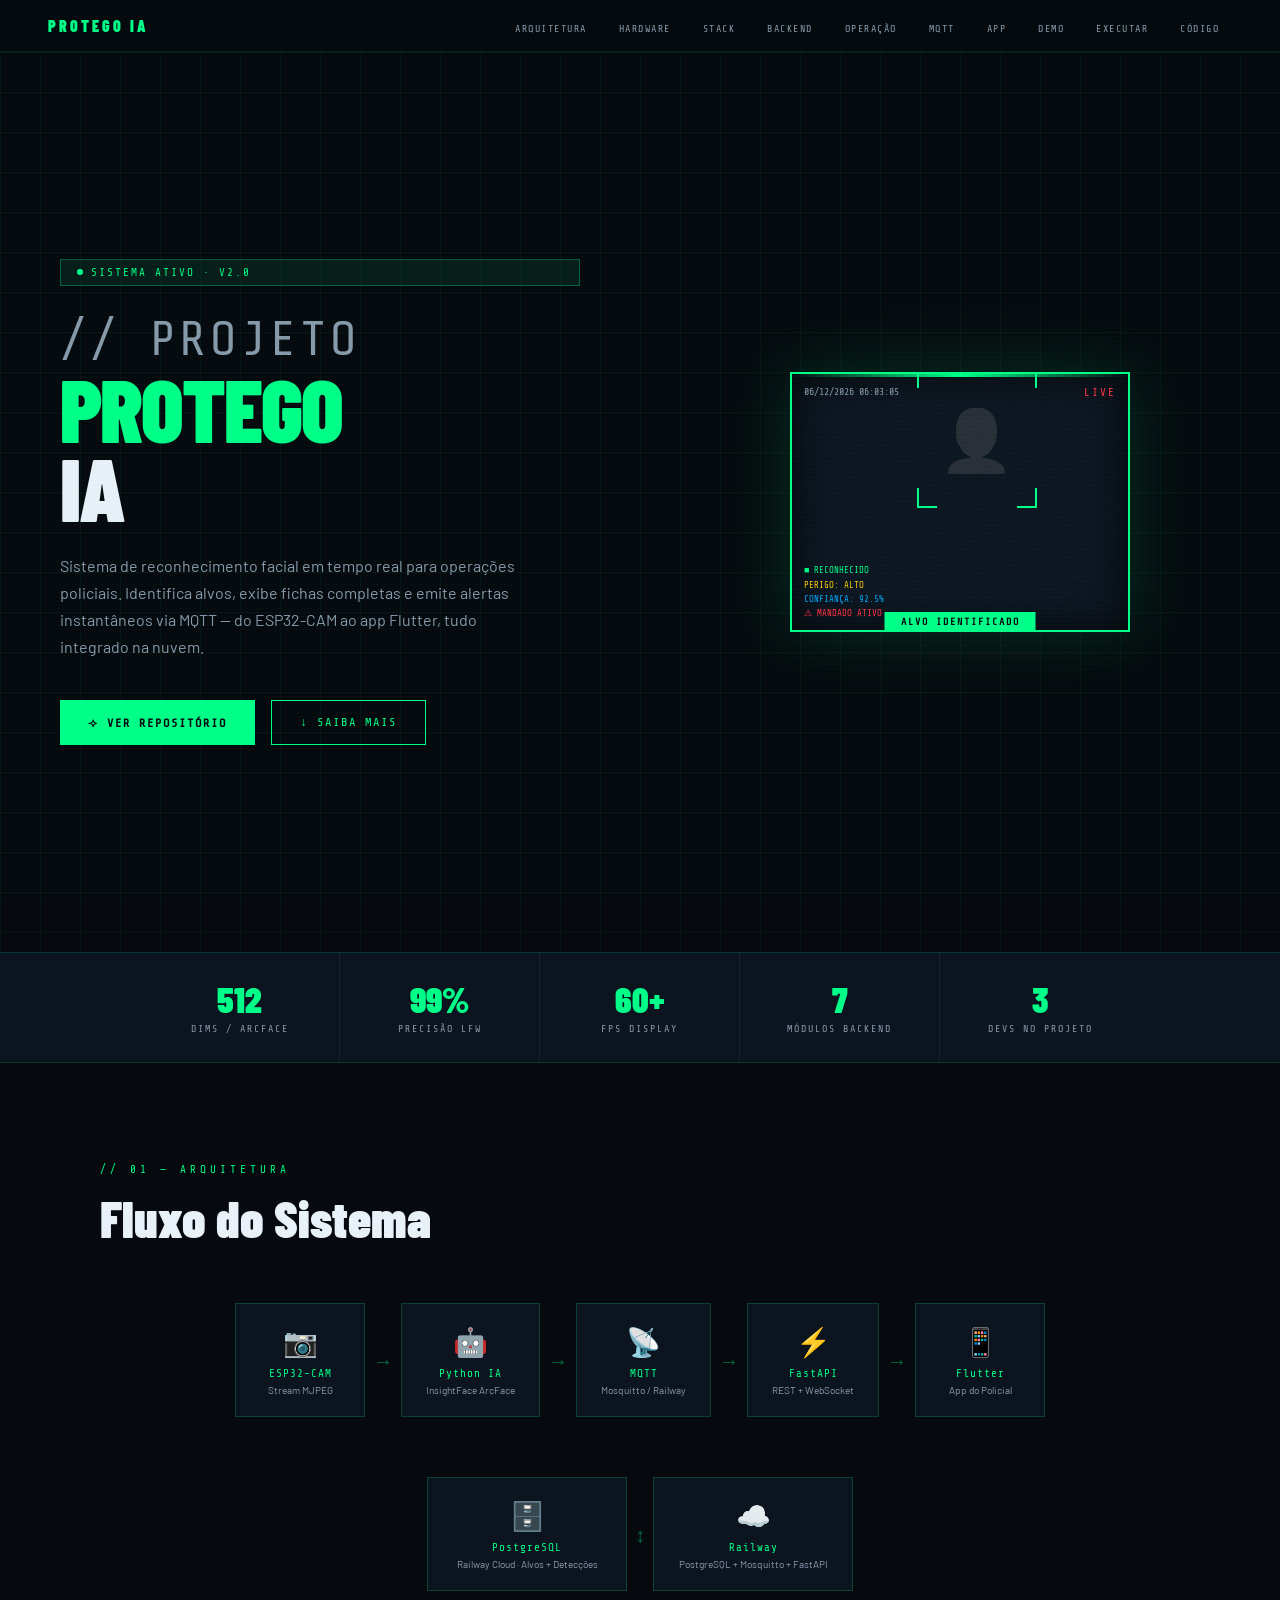
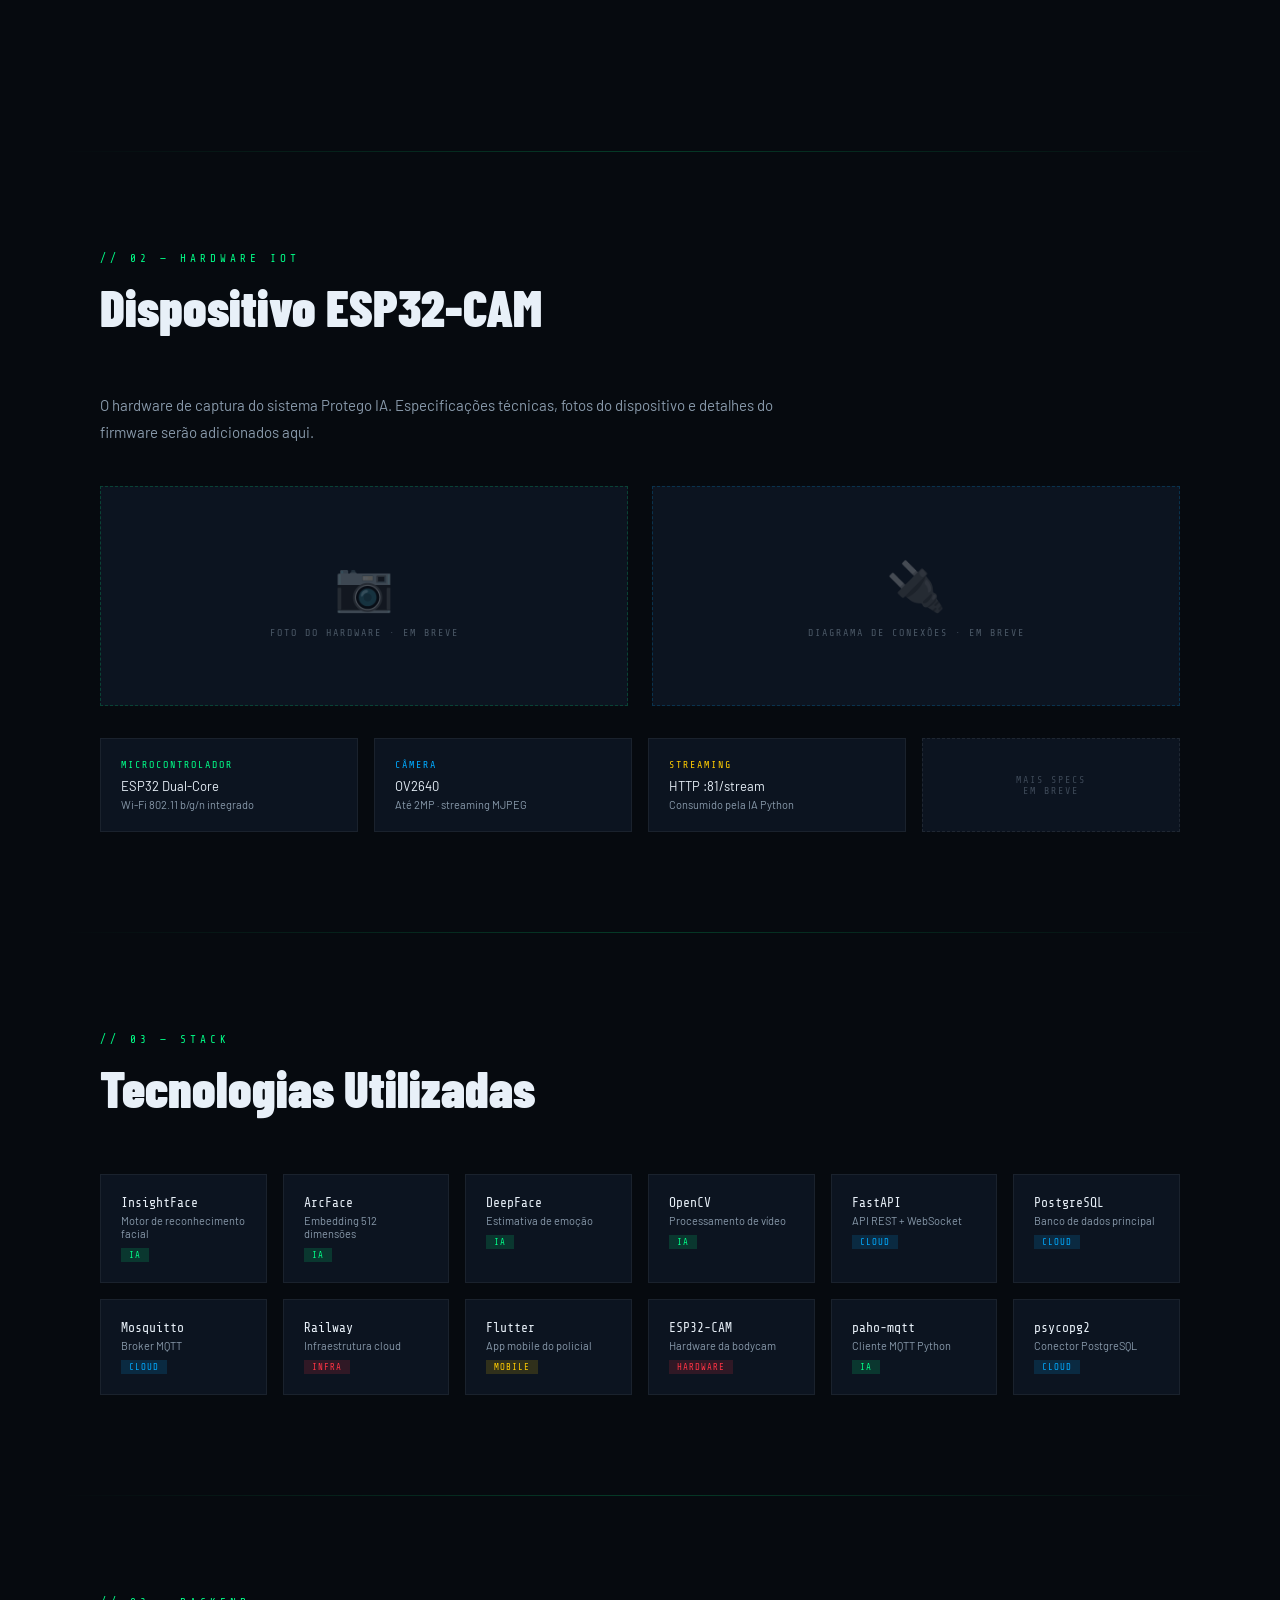
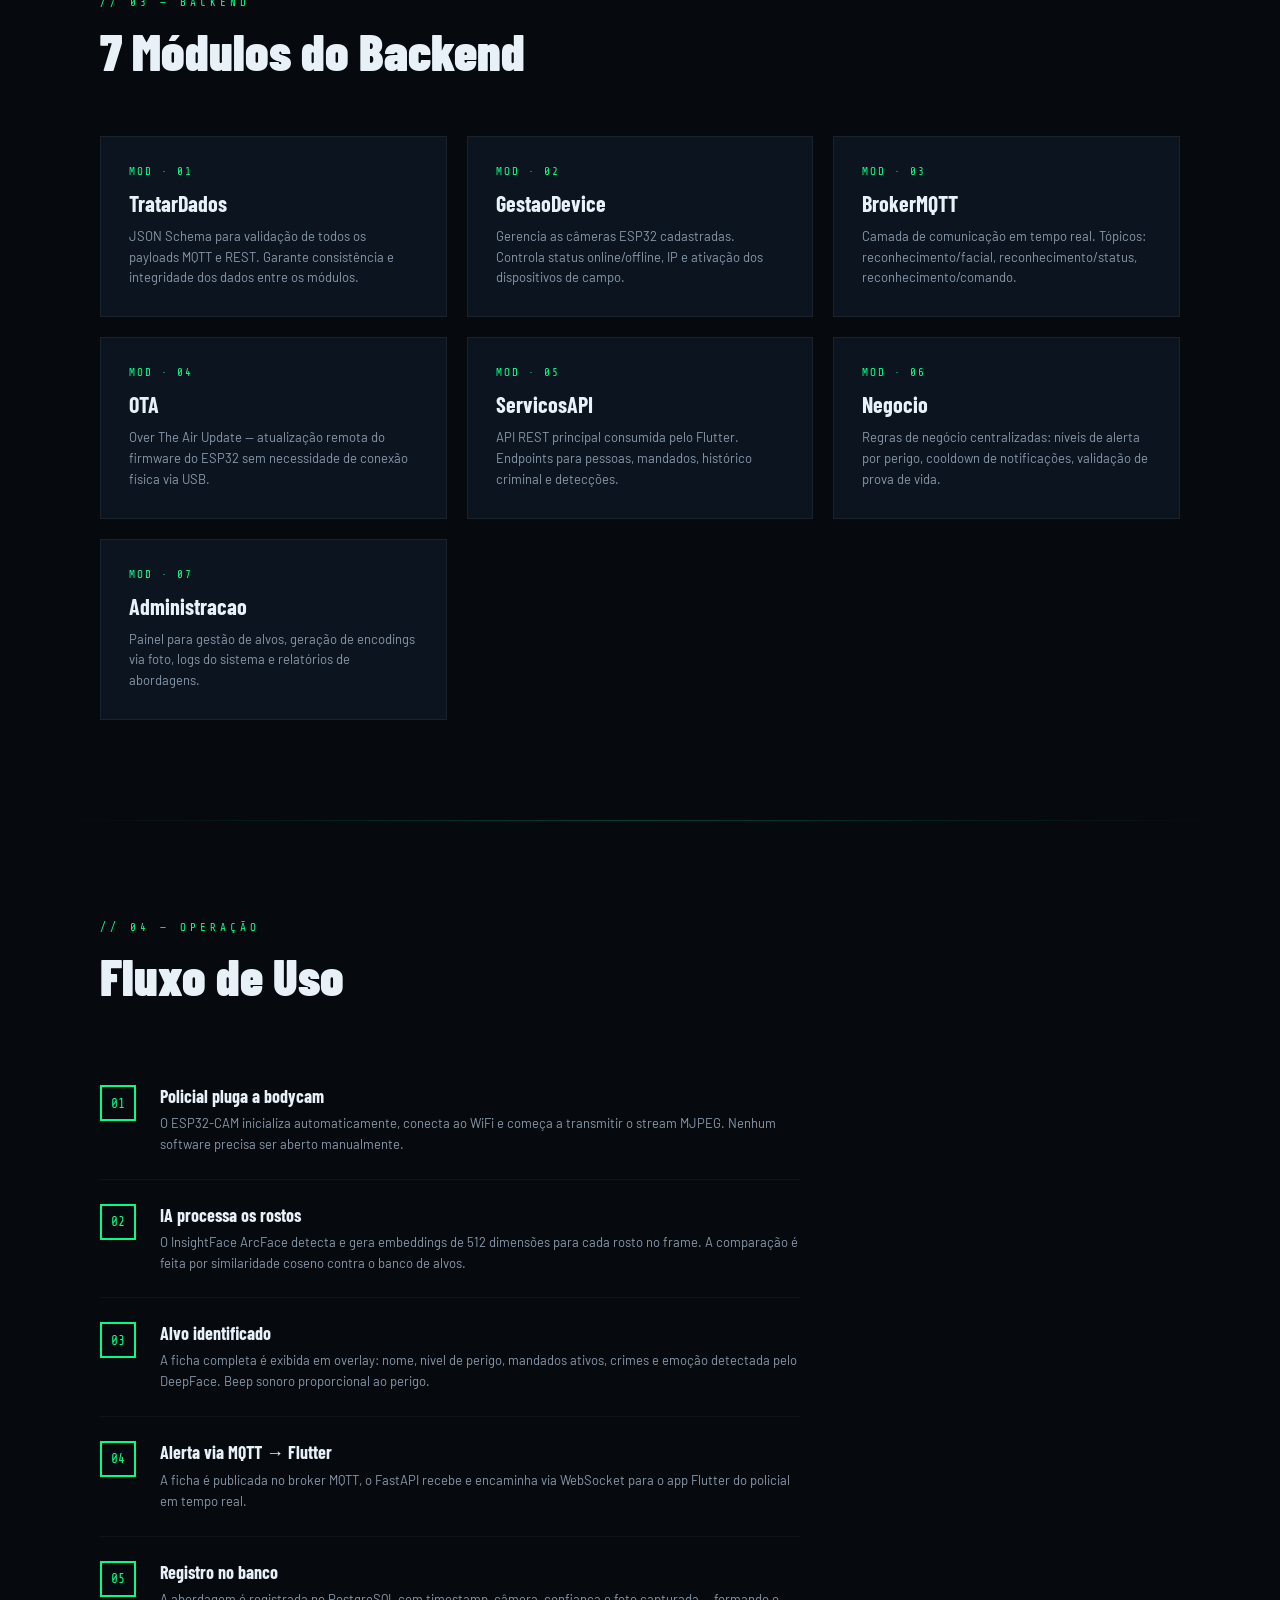
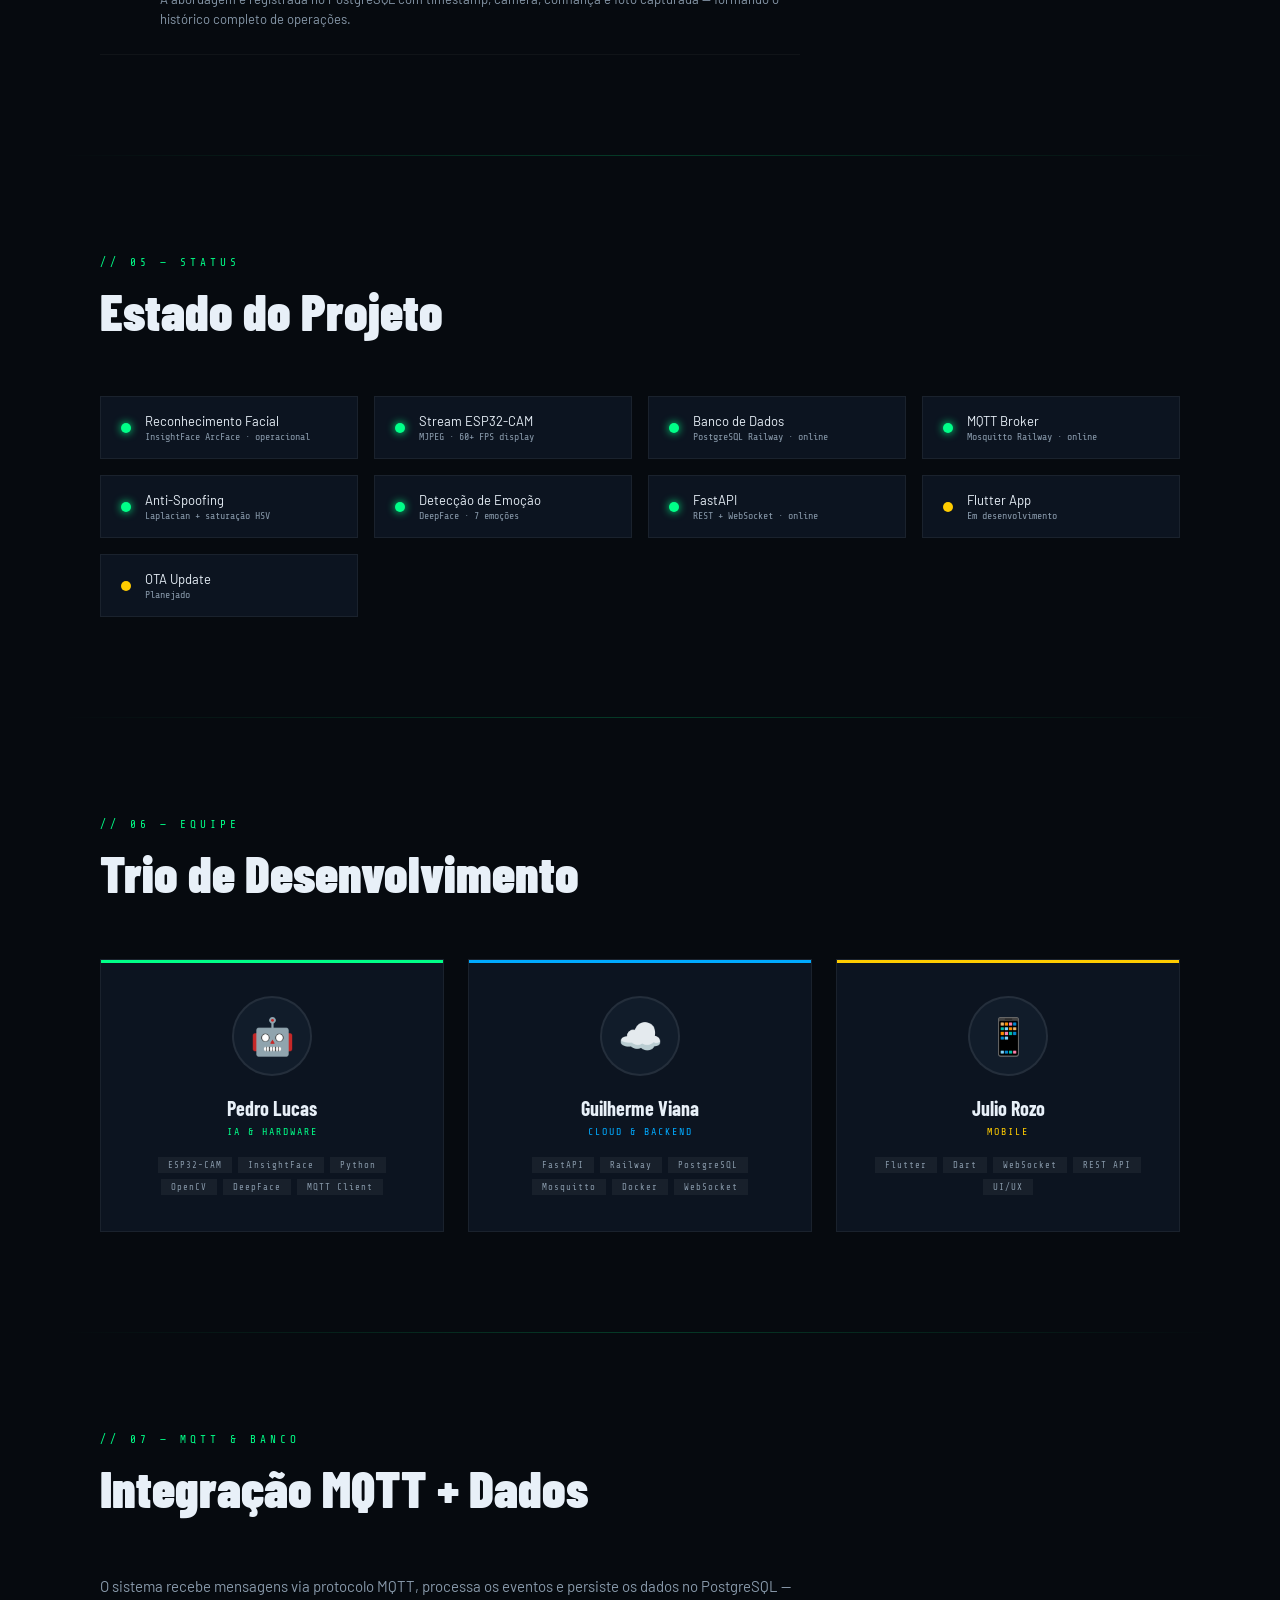
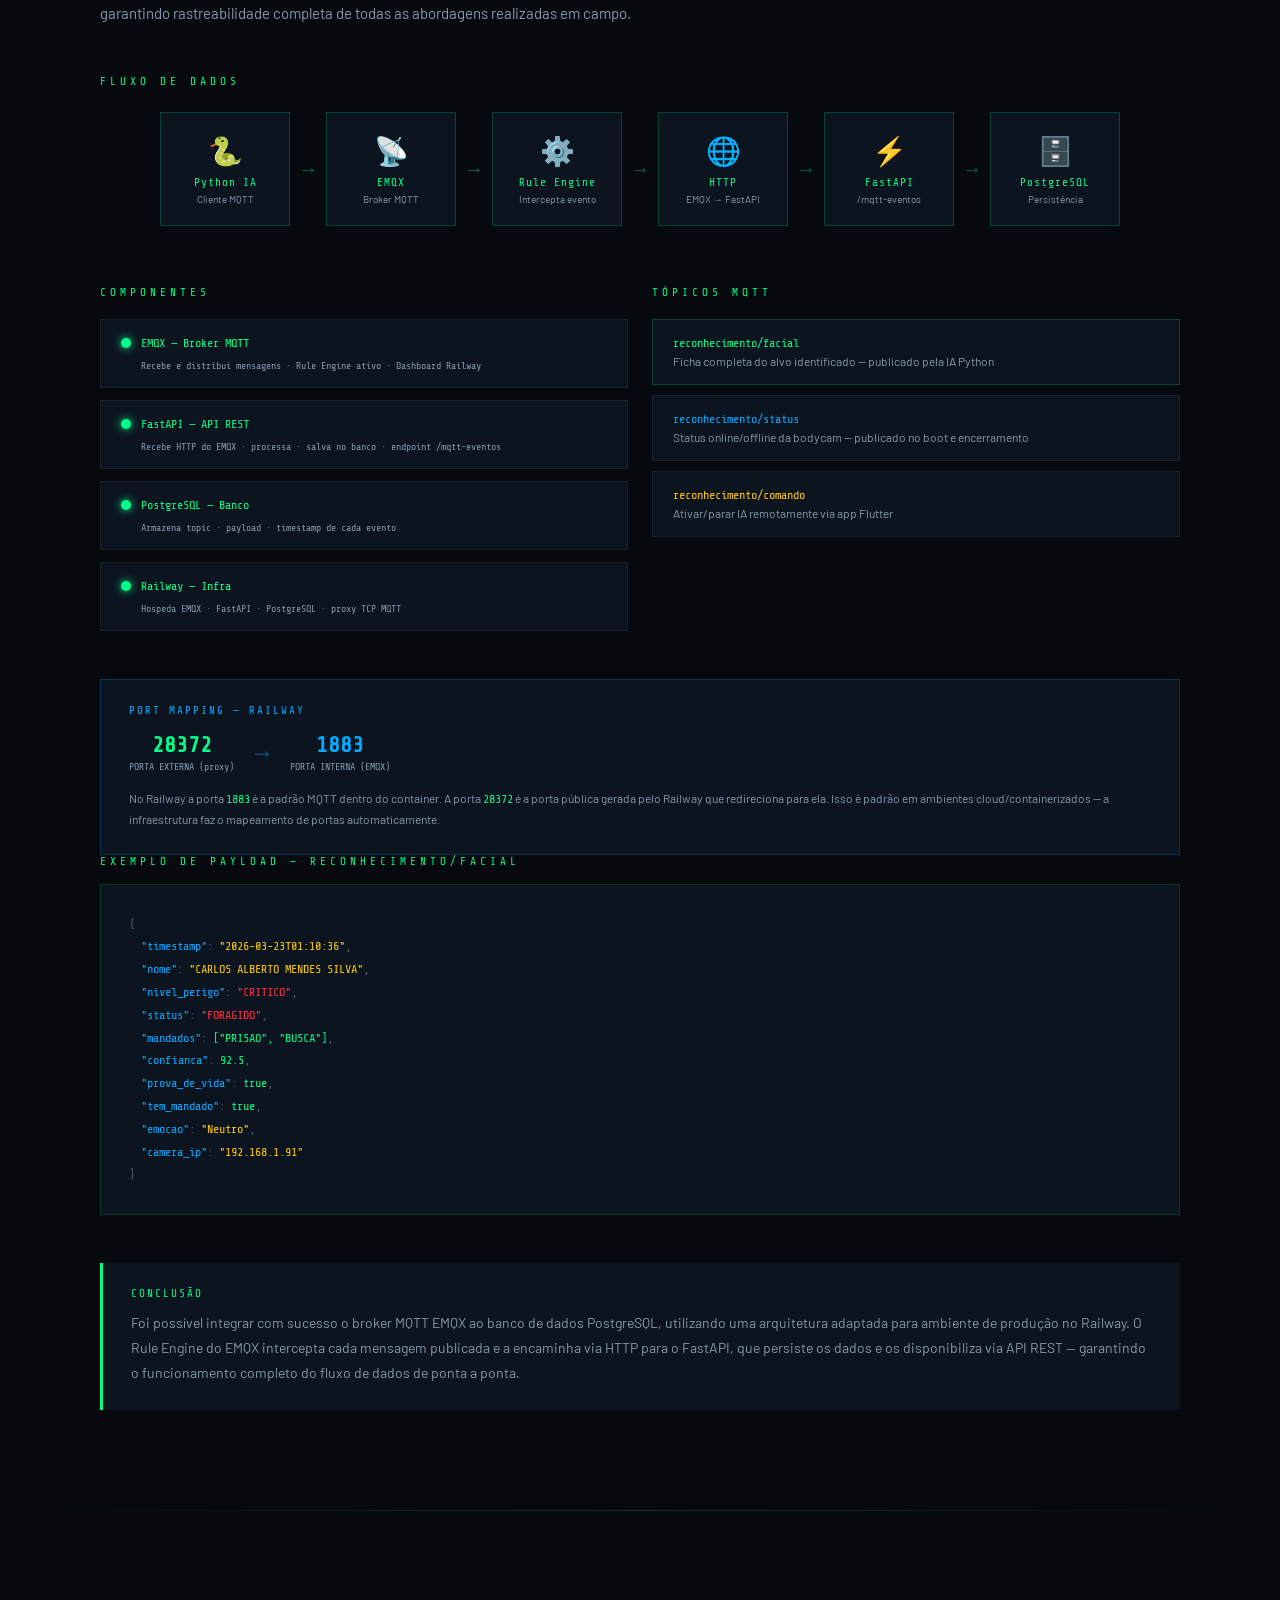
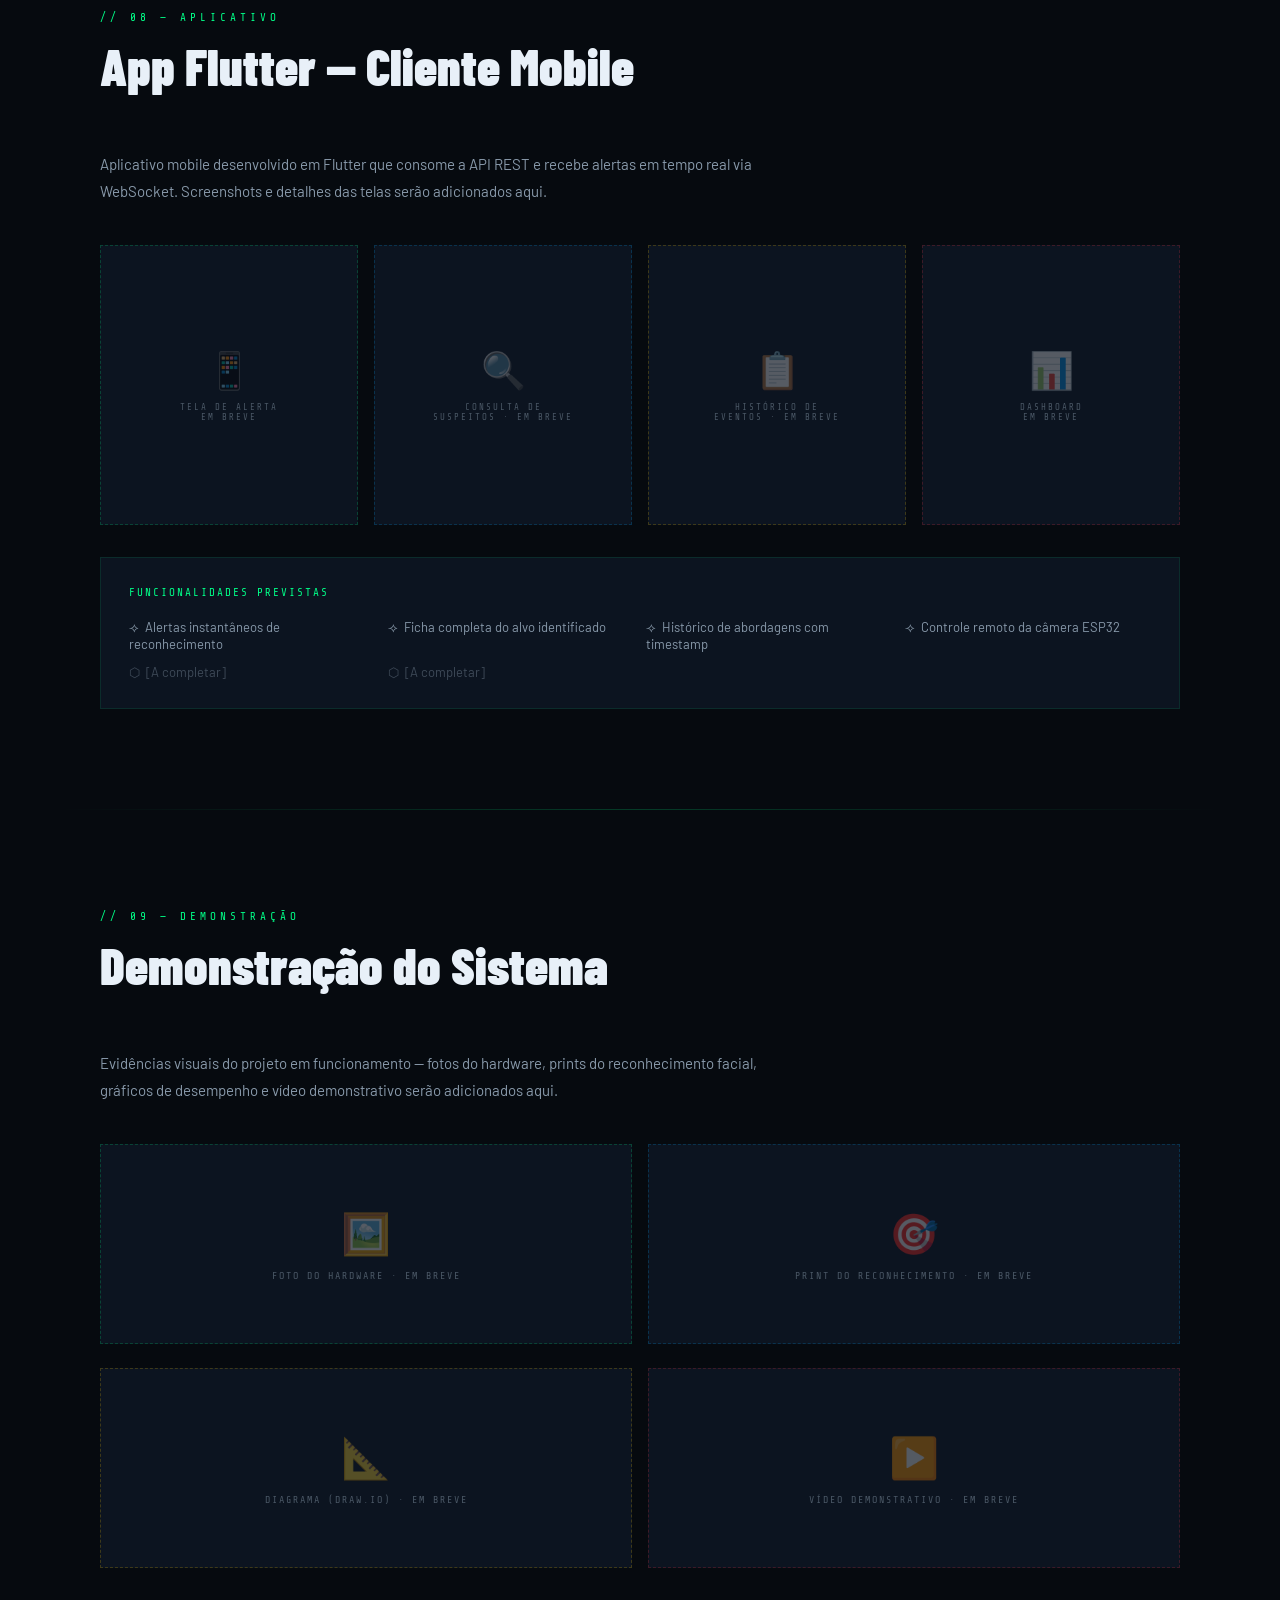
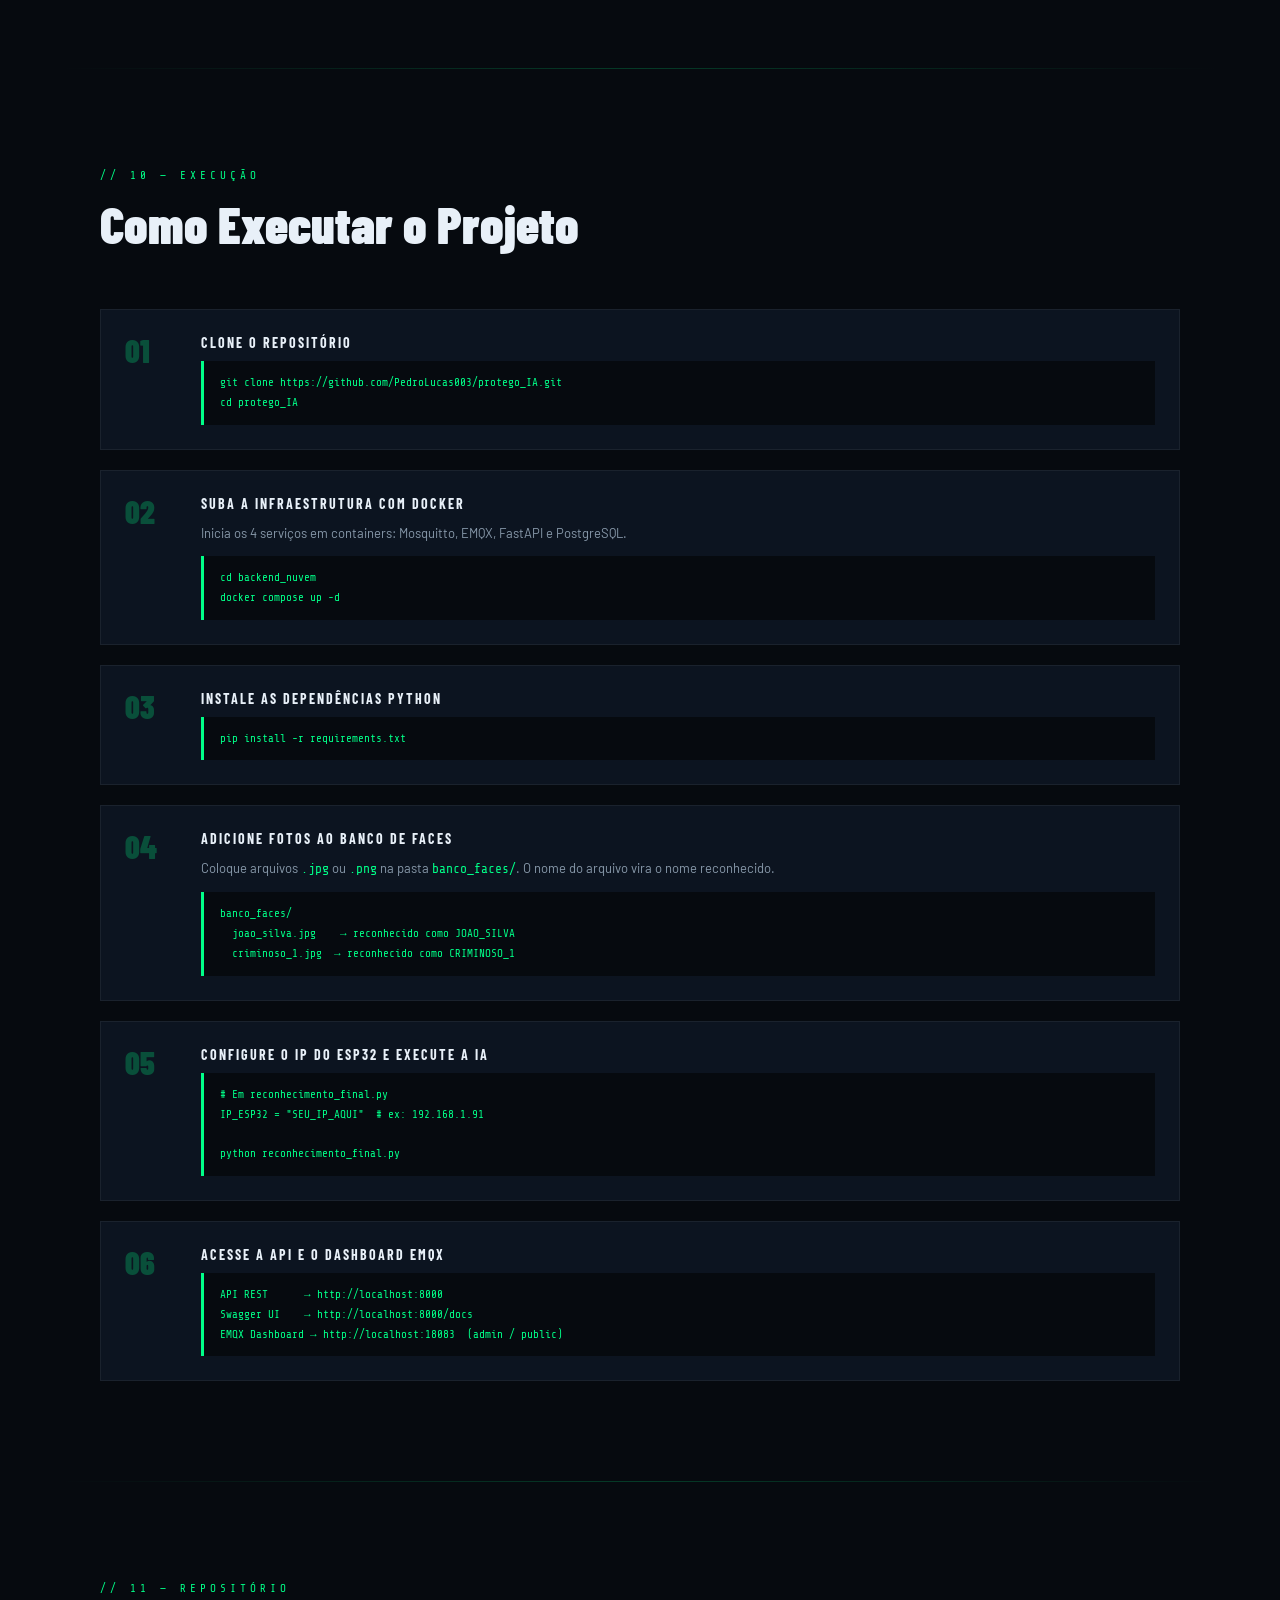
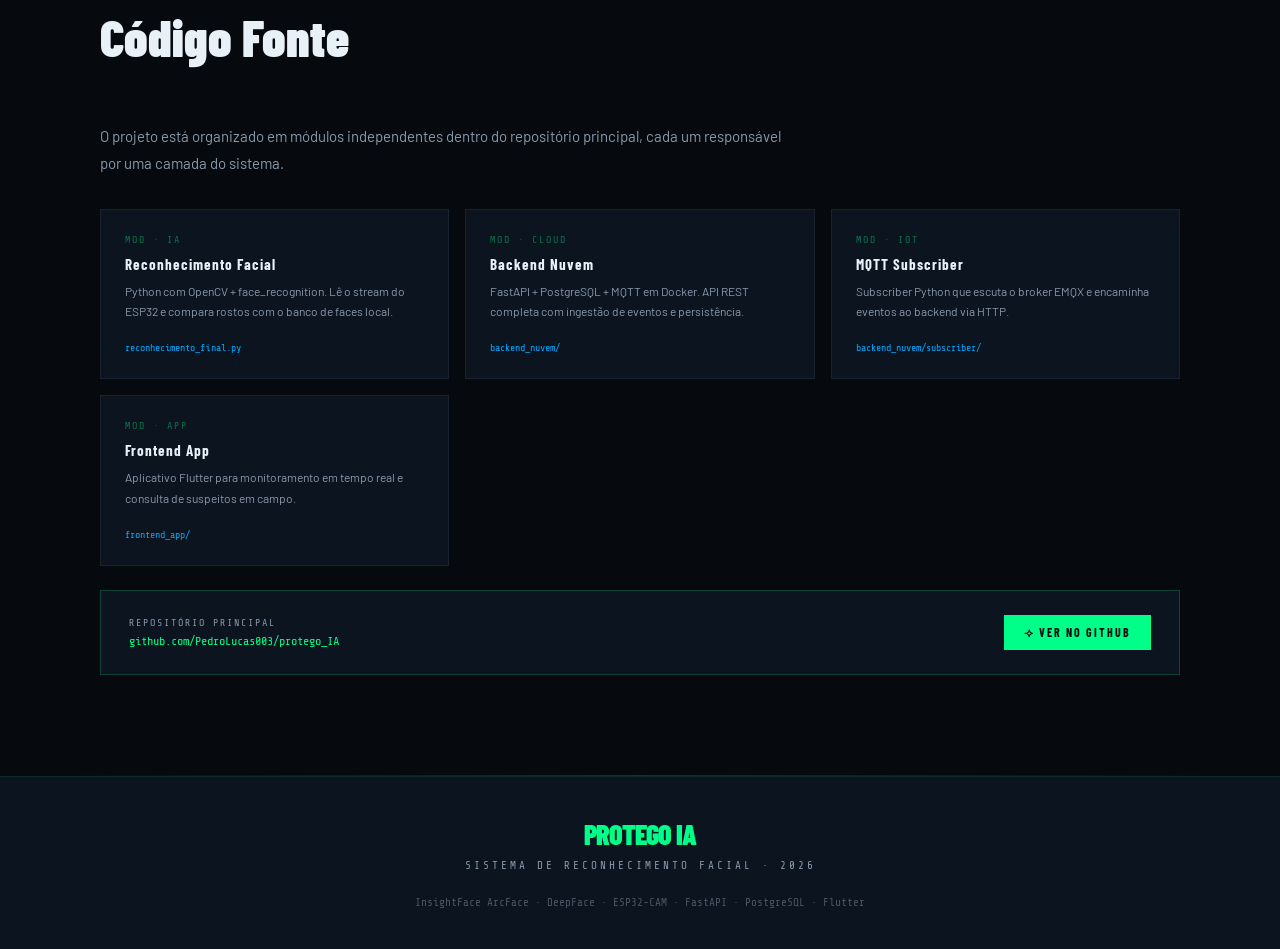
==== commit ed802ed4: "finalização git_page" ====
--- a/docs/index.html
+++ b/docs/index.html
@@ -838,11 +838,13 @@
   <div class="navbar-brand">PROTEGO IA</div>
   <ul class="navbar-links">
     <li><a href="#arquitetura">ARQUITETURA</a></li>
+    <li><a href="#hardware">HARDWARE</a></li>
     <li><a href="#tecnologias">STACK</a></li>
     <li><a href="#modulos">BACKEND</a></li>
     <li><a href="#operacao">OPERAÇÃO</a></li>
-    <li><a href="#status">STATUS</a></li>
     <li><a href="#mqtt">MQTT</a></li>
+    <li><a href="#aplicativo">APP</a></li>
+    <li><a href="#demonstracao">DEMO</a></li>
     <li><a href="#executar">EXECUTAR</a></li>
     <li><a href="#codigo">CÓDIGO</a></li>
   </ul>
@@ -975,10 +977,61 @@
 
 <div class="divider"></div>
 
+<!-- ═══ HARDWARE IOT ═══ -->
+<section id="hardware">
+  <div class="reveal">
+    <div class="section-label">// 02 — HARDWARE IOT</div>
+    <h2 class="section-title">Dispositivo ESP32-CAM</h2>
+  </div>
+
+  <div class="reveal" style="margin-bottom:40px;">
+    <p style="font-size:15px;color:var(--cinza);line-height:1.8;max-width:700px;">
+      O hardware de captura do sistema Protego IA. Especificações técnicas, fotos do dispositivo
+      e detalhes do firmware serão adicionados aqui.
+    </p>
+  </div>
+
+  <!-- Placeholder imagem do hardware -->
+  <div class="reveal" style="display:grid;grid-template-columns:1fr 1fr;gap:24px;margin-bottom:32px;">
+    <div style="background:var(--bg2);border:1px dashed rgba(0,255,136,0.2);min-height:220px;display:flex;flex-direction:column;align-items:center;justify-content:center;gap:12px;">
+      <div style="font-size:48px;opacity:0.3;">📷</div>
+      <div style="font-family:var(--fonte-mono);font-size:10px;color:rgba(136,153,170,0.5);letter-spacing:2px;">FOTO DO HARDWARE · EM BREVE</div>
+    </div>
+    <div style="background:var(--bg2);border:1px dashed rgba(0,170,255,0.2);min-height:220px;display:flex;flex-direction:column;align-items:center;justify-content:center;gap:12px;">
+      <div style="font-size:48px;opacity:0.3;">🔌</div>
+      <div style="font-family:var(--fonte-mono);font-size:10px;color:rgba(136,153,170,0.5);letter-spacing:2px;">DIAGRAMA DE CONEXÕES · EM BREVE</div>
+    </div>
+  </div>
+
+  <!-- Specs placeholder -->
+  <div class="reveal" style="display:grid;grid-template-columns:repeat(auto-fit,minmax(200px,1fr));gap:16px;">
+    <div style="background:var(--bg2);border:1px solid rgba(255,255,255,0.06);padding:20px;">
+      <div style="font-family:var(--fonte-mono);font-size:10px;color:var(--verde);letter-spacing:2px;margin-bottom:8px;">MICROCONTROLADOR</div>
+      <div style="font-size:13px;color:var(--branco);">ESP32 Dual-Core</div>
+      <div style="font-size:11px;color:var(--cinza);margin-top:4px;">Wi-Fi 802.11 b/g/n integrado</div>
+    </div>
+    <div style="background:var(--bg2);border:1px solid rgba(255,255,255,0.06);padding:20px;">
+      <div style="font-family:var(--fonte-mono);font-size:10px;color:var(--azul);letter-spacing:2px;margin-bottom:8px;">CÂMERA</div>
+      <div style="font-size:13px;color:var(--branco);">OV2640</div>
+      <div style="font-size:11px;color:var(--cinza);margin-top:4px;">Até 2MP · streaming MJPEG</div>
+    </div>
+    <div style="background:var(--bg2);border:1px solid rgba(255,255,255,0.06);padding:20px;">
+      <div style="font-family:var(--fonte-mono);font-size:10px;color:var(--amarelo);letter-spacing:2px;margin-bottom:8px;">STREAMING</div>
+      <div style="font-size:13px;color:var(--branco);">HTTP :81/stream</div>
+      <div style="font-size:11px;color:var(--cinza);margin-top:4px;">Consumido pela IA Python</div>
+    </div>
+    <div style="background:var(--bg2);border:1px dashed rgba(255,255,255,0.08);padding:20px;display:flex;align-items:center;justify-content:center;">
+      <div style="font-family:var(--fonte-mono);font-size:10px;color:rgba(136,153,170,0.4);letter-spacing:2px;text-align:center;">MAIS SPECS<br>EM BREVE</div>
+    </div>
+  </div>
+</section>
+
+<div class="divider"></div>
+
 <!-- ═══ TECNOLOGIAS ═══ -->
 <section id="tecnologias">
   <div class="reveal">
-    <div class="section-label">// 02 — STACK</div>
+    <div class="section-label">// 03 — STACK</div>
     <h2 class="section-title">Tecnologias Utilizadas</h2>
   </div>
 
@@ -1451,10 +1504,105 @@
   </div>
 </section>
 
+<div class="divider"></div>
+
+<!-- ═══ APLICATIVO ═══ -->
+<section id="aplicativo">
+  <div class="reveal">
+    <div class="section-label">// 08 — APLICATIVO</div>
+    <h2 class="section-title">App Flutter — Cliente Mobile</h2>
+  </div>
+
+  <div class="reveal" style="margin-bottom:40px;">
+    <p style="font-size:15px;color:var(--cinza);line-height:1.8;max-width:700px;">
+      Aplicativo mobile desenvolvido em Flutter que consome a API REST e recebe alertas
+      em tempo real via WebSocket. Screenshots e detalhes das telas serão adicionados aqui.
+    </p>
+  </div>
+
+  <!-- Placeholders de telas -->
+  <div class="reveal" style="display:grid;grid-template-columns:repeat(auto-fit,minmax(160px,1fr));gap:16px;margin-bottom:32px;">
+    <div style="background:var(--bg2);border:1px dashed rgba(0,255,136,0.2);min-height:280px;display:flex;flex-direction:column;align-items:center;justify-content:center;gap:10px;padding:20px;">
+      <div style="font-size:36px;opacity:0.3;">📱</div>
+      <div style="font-family:var(--fonte-mono);font-size:9px;color:rgba(136,153,170,0.5);letter-spacing:2px;text-align:center;">TELA DE ALERTA<br>EM BREVE</div>
+    </div>
+    <div style="background:var(--bg2);border:1px dashed rgba(0,170,255,0.2);min-height:280px;display:flex;flex-direction:column;align-items:center;justify-content:center;gap:10px;padding:20px;">
+      <div style="font-size:36px;opacity:0.3;">🔍</div>
+      <div style="font-family:var(--fonte-mono);font-size:9px;color:rgba(136,153,170,0.5);letter-spacing:2px;text-align:center;">CONSULTA DE<br>SUSPEITOS · EM BREVE</div>
+    </div>
+    <div style="background:var(--bg2);border:1px dashed rgba(255,204,0,0.2);min-height:280px;display:flex;flex-direction:column;align-items:center;justify-content:center;gap:10px;padding:20px;">
+      <div style="font-size:36px;opacity:0.3;">📋</div>
+      <div style="font-family:var(--fonte-mono);font-size:9px;color:rgba(136,153,170,0.5);letter-spacing:2px;text-align:center;">HISTÓRICO DE<br>EVENTOS · EM BREVE</div>
+    </div>
+    <div style="background:var(--bg2);border:1px dashed rgba(255,51,68,0.2);min-height:280px;display:flex;flex-direction:column;align-items:center;justify-content:center;gap:10px;padding:20px;">
+      <div style="font-size:36px;opacity:0.3;">📊</div>
+      <div style="font-family:var(--fonte-mono);font-size:9px;color:rgba(136,153,170,0.5);letter-spacing:2px;text-align:center;">DASHBOARD<br>EM BREVE</div>
+    </div>
+  </div>
+
+  <!-- Features do app -->
+  <div class="reveal" style="background:var(--bg2);border:1px solid rgba(0,255,136,0.1);padding:28px;">
+    <div style="font-family:var(--fonte-mono);font-size:11px;color:var(--verde);letter-spacing:2px;margin-bottom:20px;">FUNCIONALIDADES PREVISTAS</div>
+    <div style="display:grid;grid-template-columns:repeat(auto-fit,minmax(220px,1fr));gap:12px;">
+      <div style="font-size:13px;color:var(--cinza);">⟢ &nbsp;Alertas instantâneos de reconhecimento</div>
+      <div style="font-size:13px;color:var(--cinza);">⟢ &nbsp;Ficha completa do alvo identificado</div>
+      <div style="font-size:13px;color:var(--cinza);">⟢ &nbsp;Histórico de abordagens com timestamp</div>
+      <div style="font-size:13px;color:var(--cinza);">⟢ &nbsp;Controle remoto da câmera ESP32</div>
+      <div style="font-size:13px;color:var(--cinza);opacity:0.4;">⬡ &nbsp;[A completar]</div>
+      <div style="font-size:13px;color:var(--cinza);opacity:0.4;">⬡ &nbsp;[A completar]</div>
+    </div>
+  </div>
+</section>
+
+<div class="divider"></div>
+
+<!-- ═══ DEMONSTRAÇÃO ═══ -->
+<section id="demonstracao">
+  <div class="reveal">
+    <div class="section-label">// 09 — DEMONSTRAÇÃO</div>
+    <h2 class="section-title">Demonstração do Sistema</h2>
+  </div>
+
+  <div class="reveal" style="margin-bottom:40px;">
+    <p style="font-size:15px;color:var(--cinza);line-height:1.8;max-width:700px;">
+      Evidências visuais do projeto em funcionamento — fotos do hardware, prints do reconhecimento
+      facial, gráficos de desempenho e vídeo demonstrativo serão adicionados aqui.
+    </p>
+  </div>
+
+  <div class="reveal" style="display:grid;grid-template-columns:1fr 1fr;gap:16px;margin-bottom:24px;">
+    <!-- Foto hardware -->
+    <div style="background:var(--bg2);border:1px dashed rgba(0,255,136,0.2);min-height:200px;display:flex;flex-direction:column;align-items:center;justify-content:center;gap:12px;">
+      <div style="font-size:40px;opacity:0.3;">🖼️</div>
+      <div style="font-family:var(--fonte-mono);font-size:10px;color:rgba(136,153,170,0.5);letter-spacing:2px;">FOTO DO HARDWARE · EM BREVE</div>
+    </div>
+    <!-- Print reconhecimento -->
+    <div style="background:var(--bg2);border:1px dashed rgba(0,170,255,0.2);min-height:200px;display:flex;flex-direction:column;align-items:center;justify-content:center;gap:12px;">
+      <div style="font-size:40px;opacity:0.3;">🎯</div>
+      <div style="font-family:var(--fonte-mono);font-size:10px;color:rgba(136,153,170,0.5);letter-spacing:2px;">PRINT DO RECONHECIMENTO · EM BREVE</div>
+    </div>
+  </div>
+
+  <div class="reveal" style="display:grid;grid-template-columns:1fr 1fr;gap:16px;">
+    <!-- Diagrama arquitetura -->
+    <div style="background:var(--bg2);border:1px dashed rgba(255,204,0,0.2);min-height:200px;display:flex;flex-direction:column;align-items:center;justify-content:center;gap:12px;">
+      <div style="font-size:40px;opacity:0.3;">📐</div>
+      <div style="font-family:var(--fonte-mono);font-size:10px;color:rgba(136,153,170,0.5);letter-spacing:2px;">DIAGRAMA (DRAW.IO) · EM BREVE</div>
+    </div>
+    <!-- Vídeo demo -->
+    <div style="background:var(--bg2);border:1px dashed rgba(255,51,68,0.2);min-height:200px;display:flex;flex-direction:column;align-items:center;justify-content:center;gap:12px;">
+      <div style="font-size:40px;opacity:0.3;">▶️</div>
+      <div style="font-family:var(--fonte-mono);font-size:10px;color:rgba(136,153,170,0.5);letter-spacing:2px;">VÍDEO DEMONSTRATIVO · EM BREVE</div>
+    </div>
+  </div>
+</section>
+
+<div class="divider"></div>
+
 <!-- ═══ COMO EXECUTAR ═══ -->
 <section id="executar">
   <div class="reveal">
-    <div class="section-label">// 08 — EXECUÇÃO</div>
+    <div class="section-label">// 10 — EXECUÇÃO</div>
     <h2 class="section-title">Como Executar o Projeto</h2>
   </div>
 
@@ -1518,7 +1666,7 @@
 <!-- ═══ CÓDIGO FONTE ═══ -->
 <section id="codigo">
   <div class="reveal">
-    <div class="section-label">// 09 — REPOSITÓRIO</div>
+    <div class="section-label">// 11 — REPOSITÓRIO</div>
     <h2 class="section-title">Código Fonte</h2>
   </div>
   <div class="reveal" style="margin-bottom:32px;">
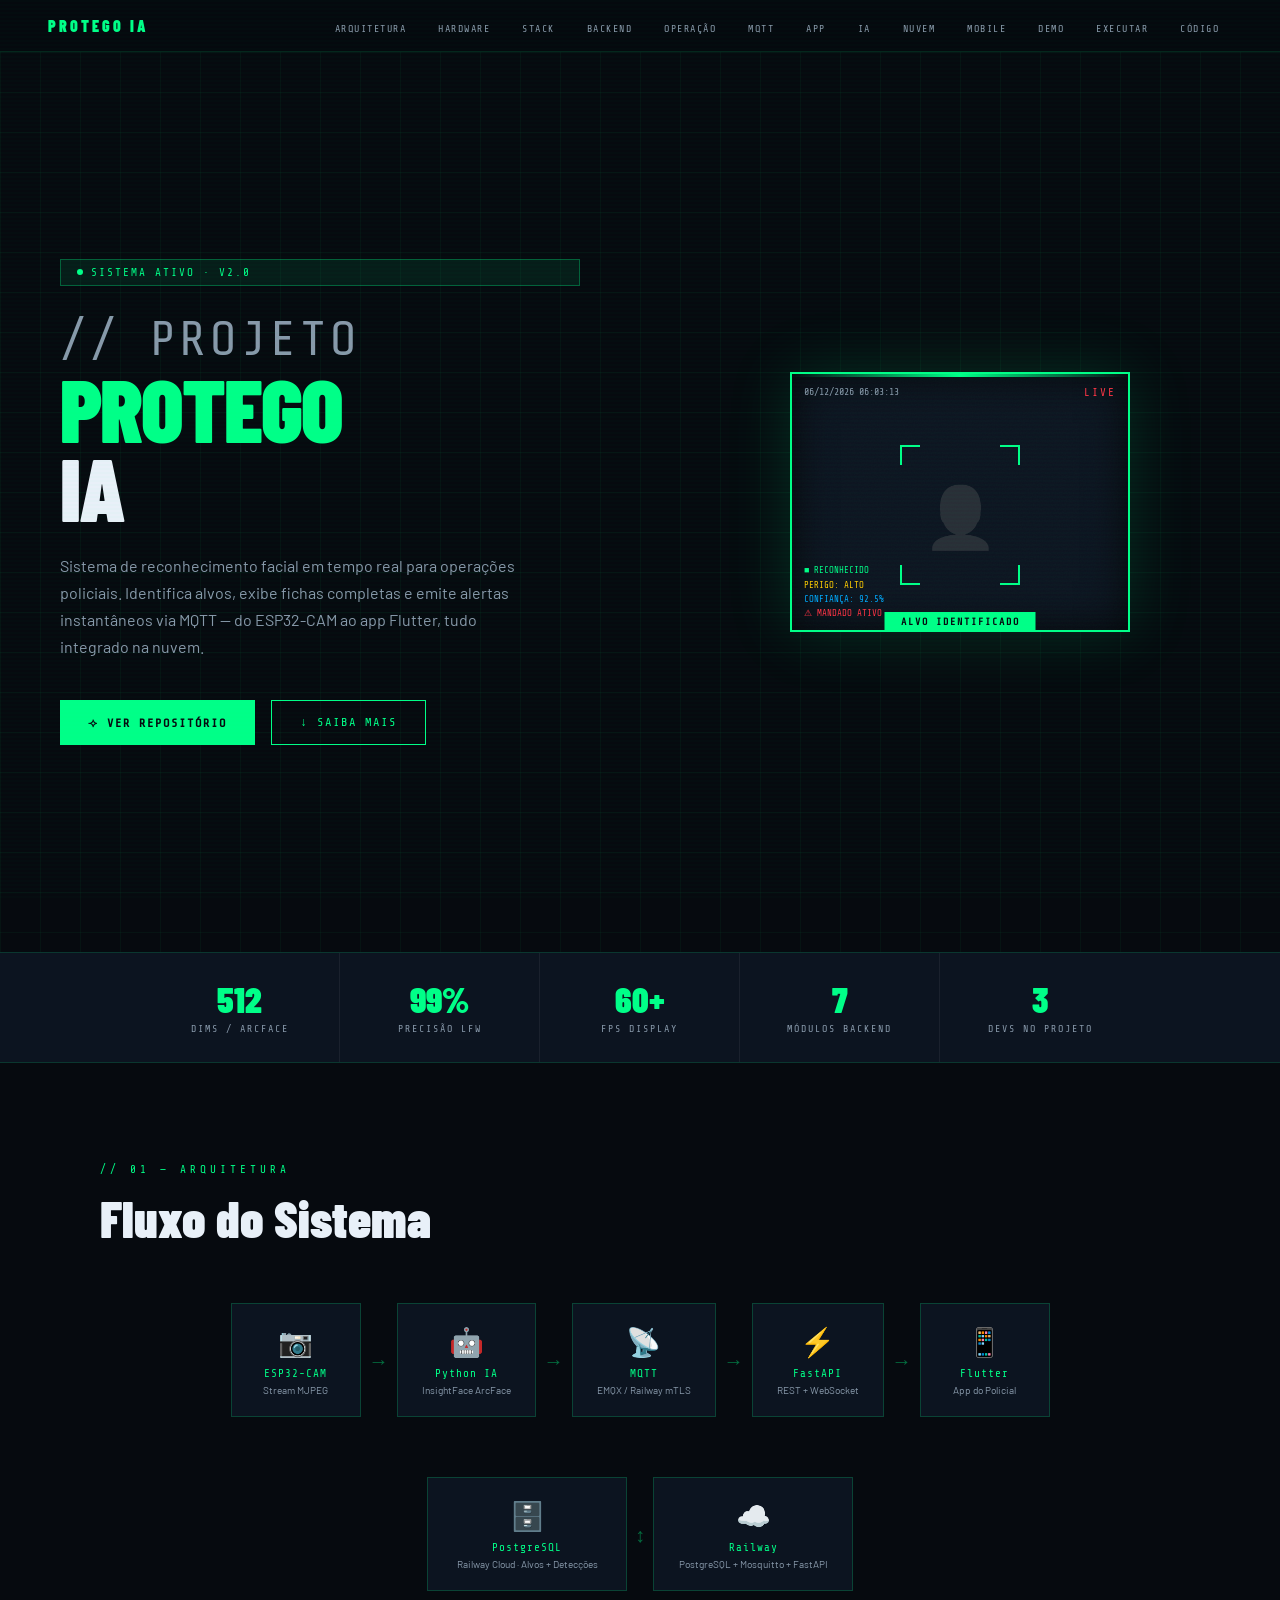
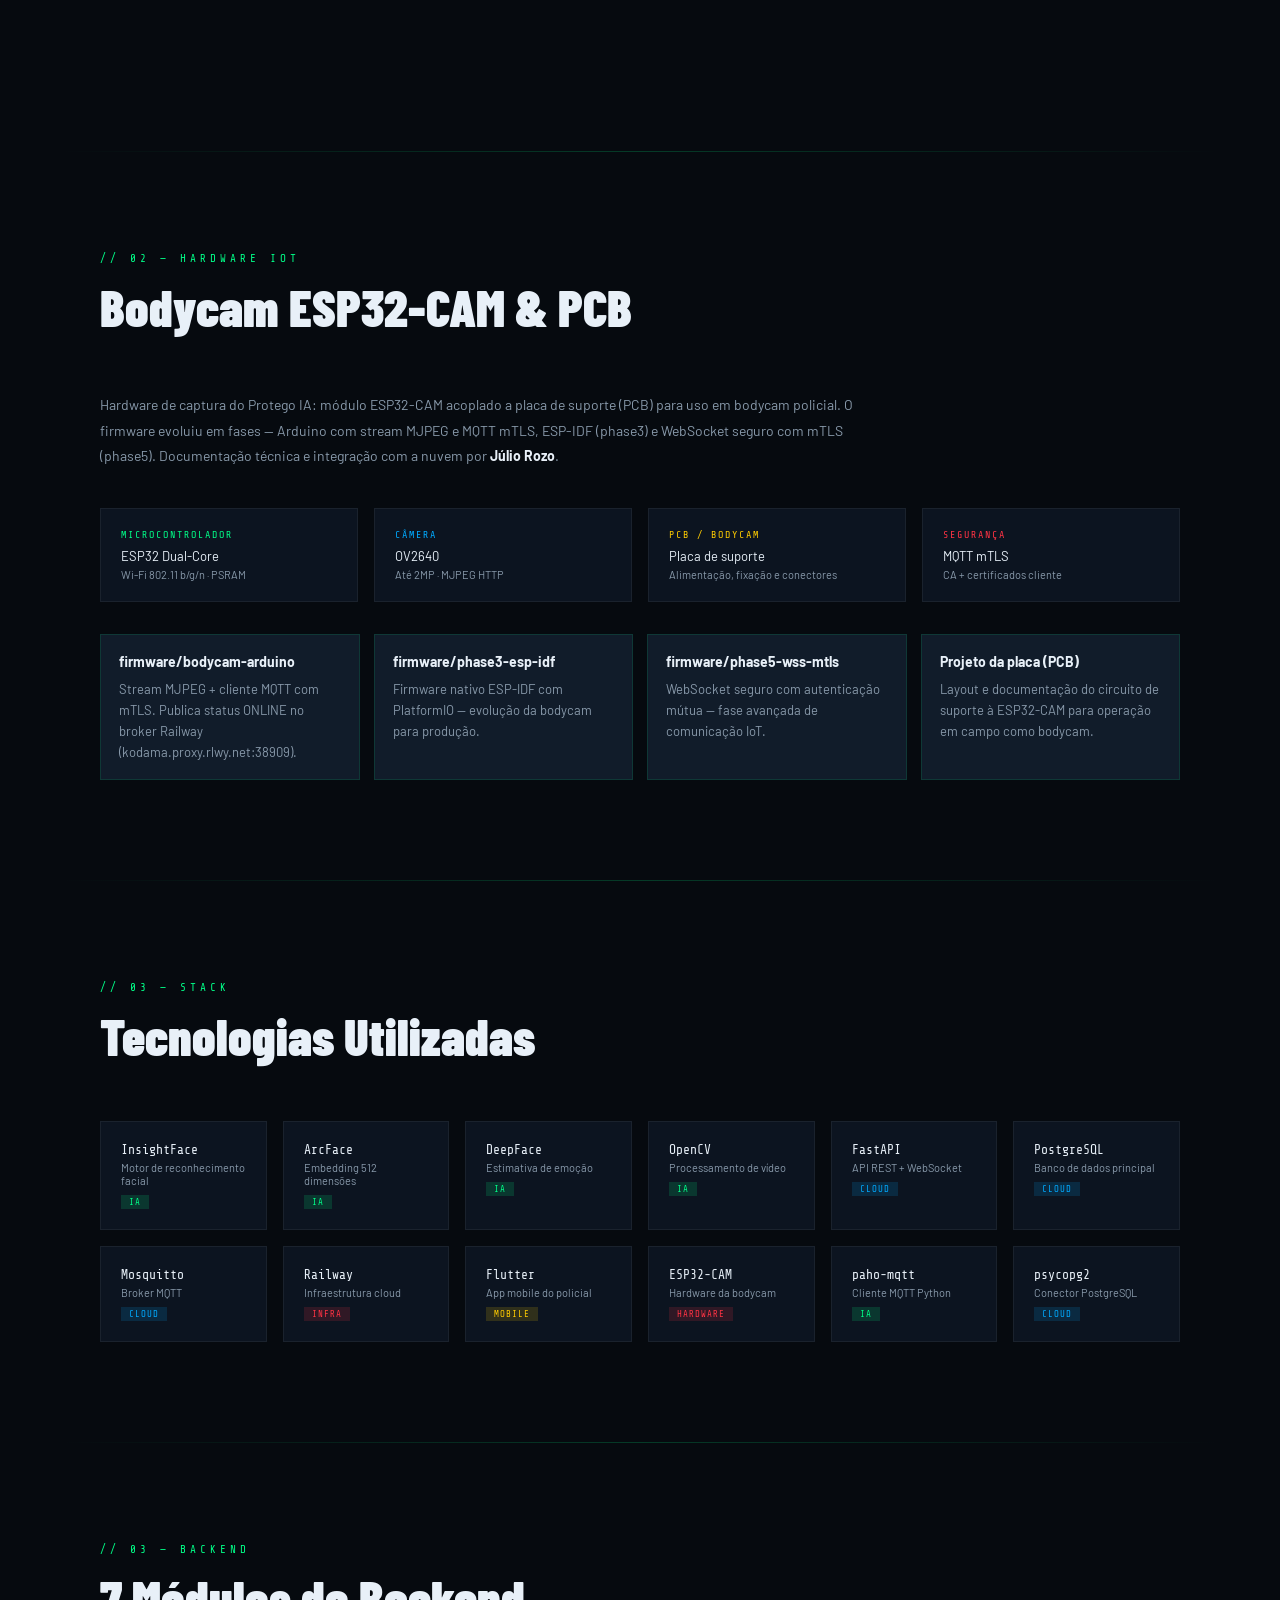
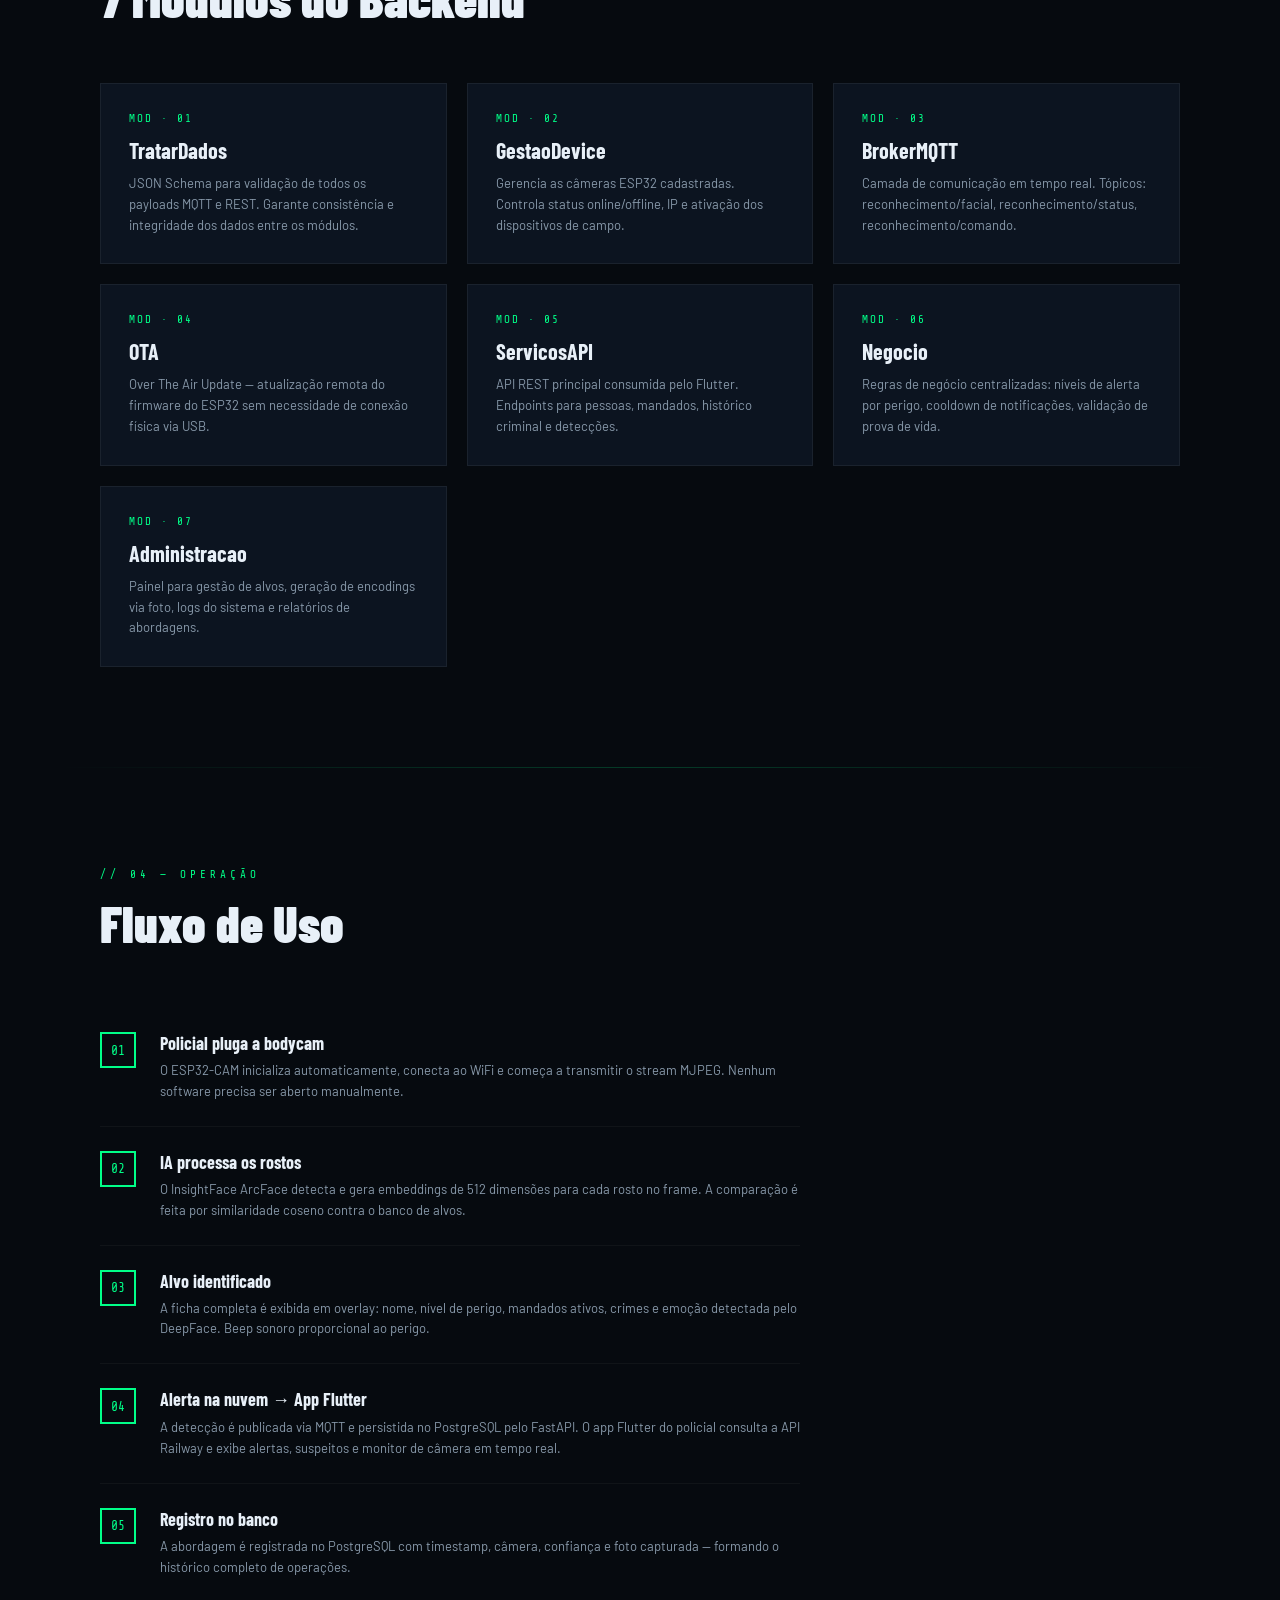
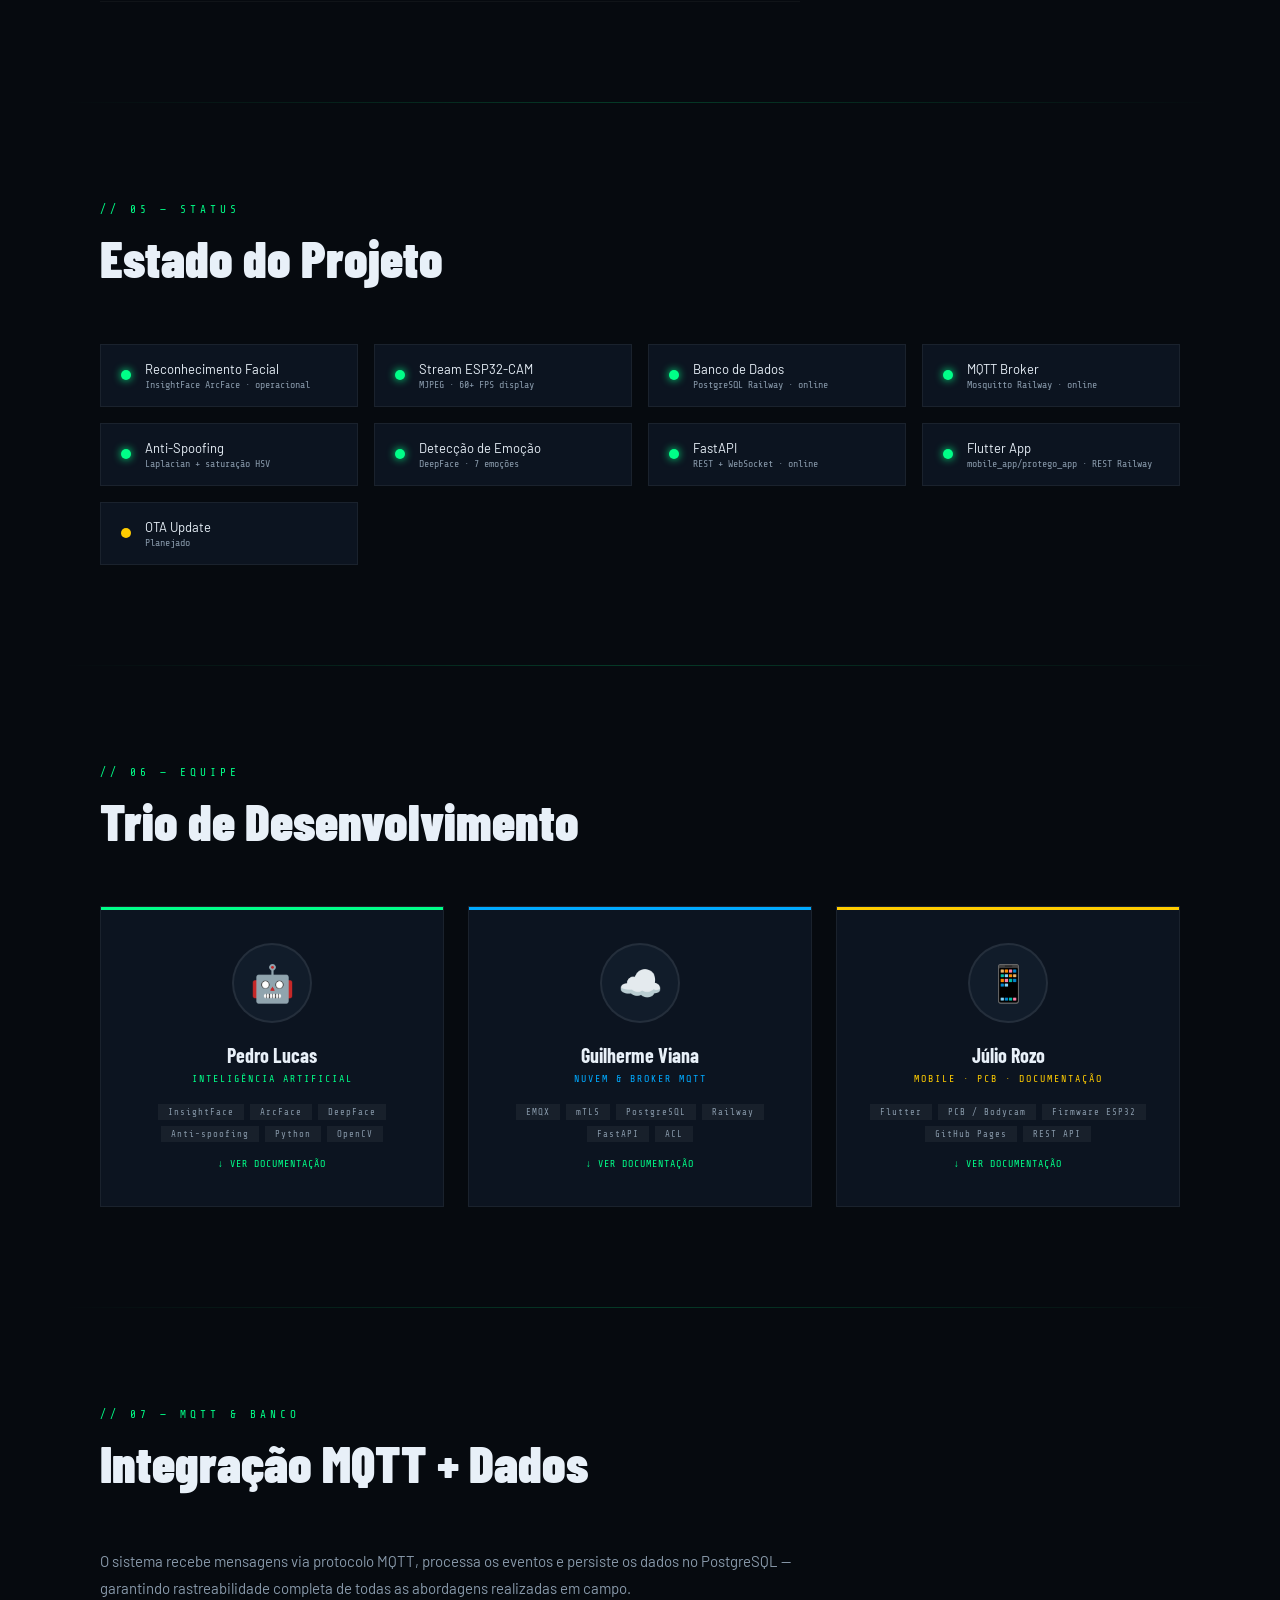
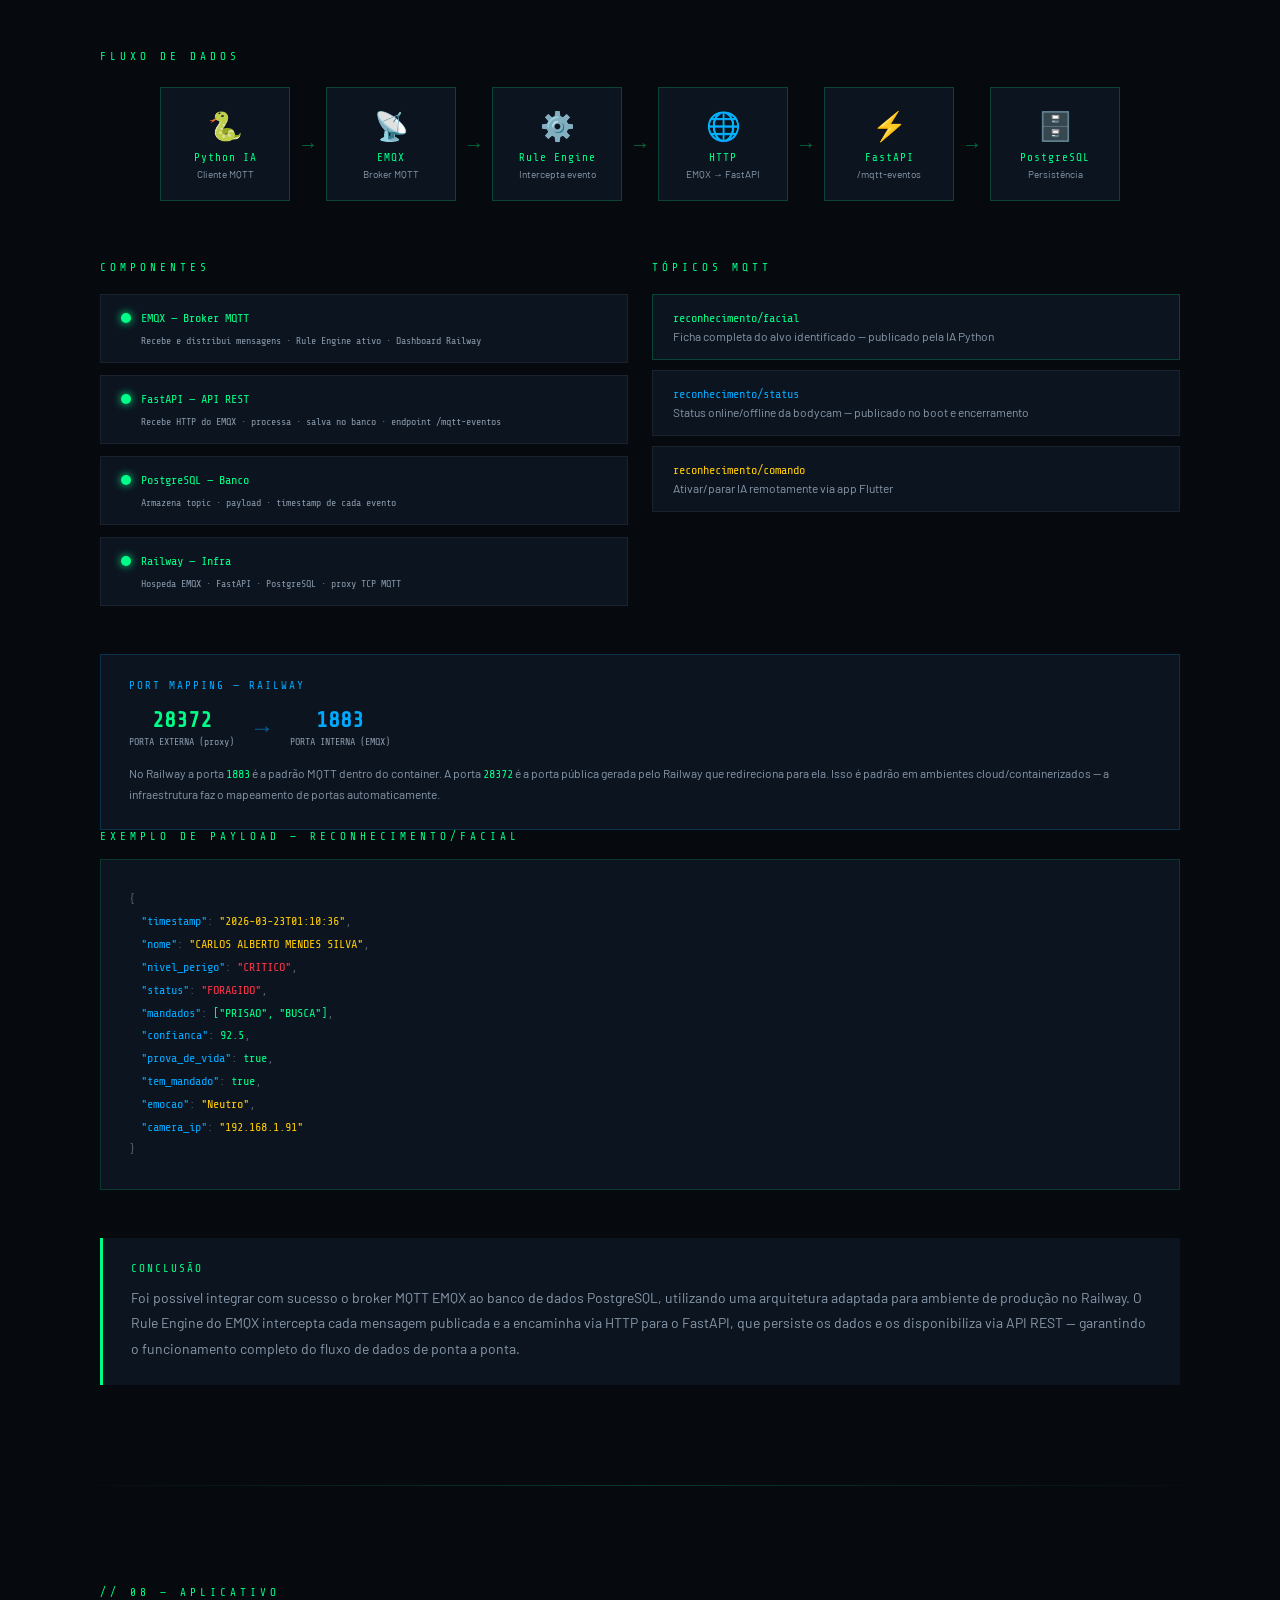
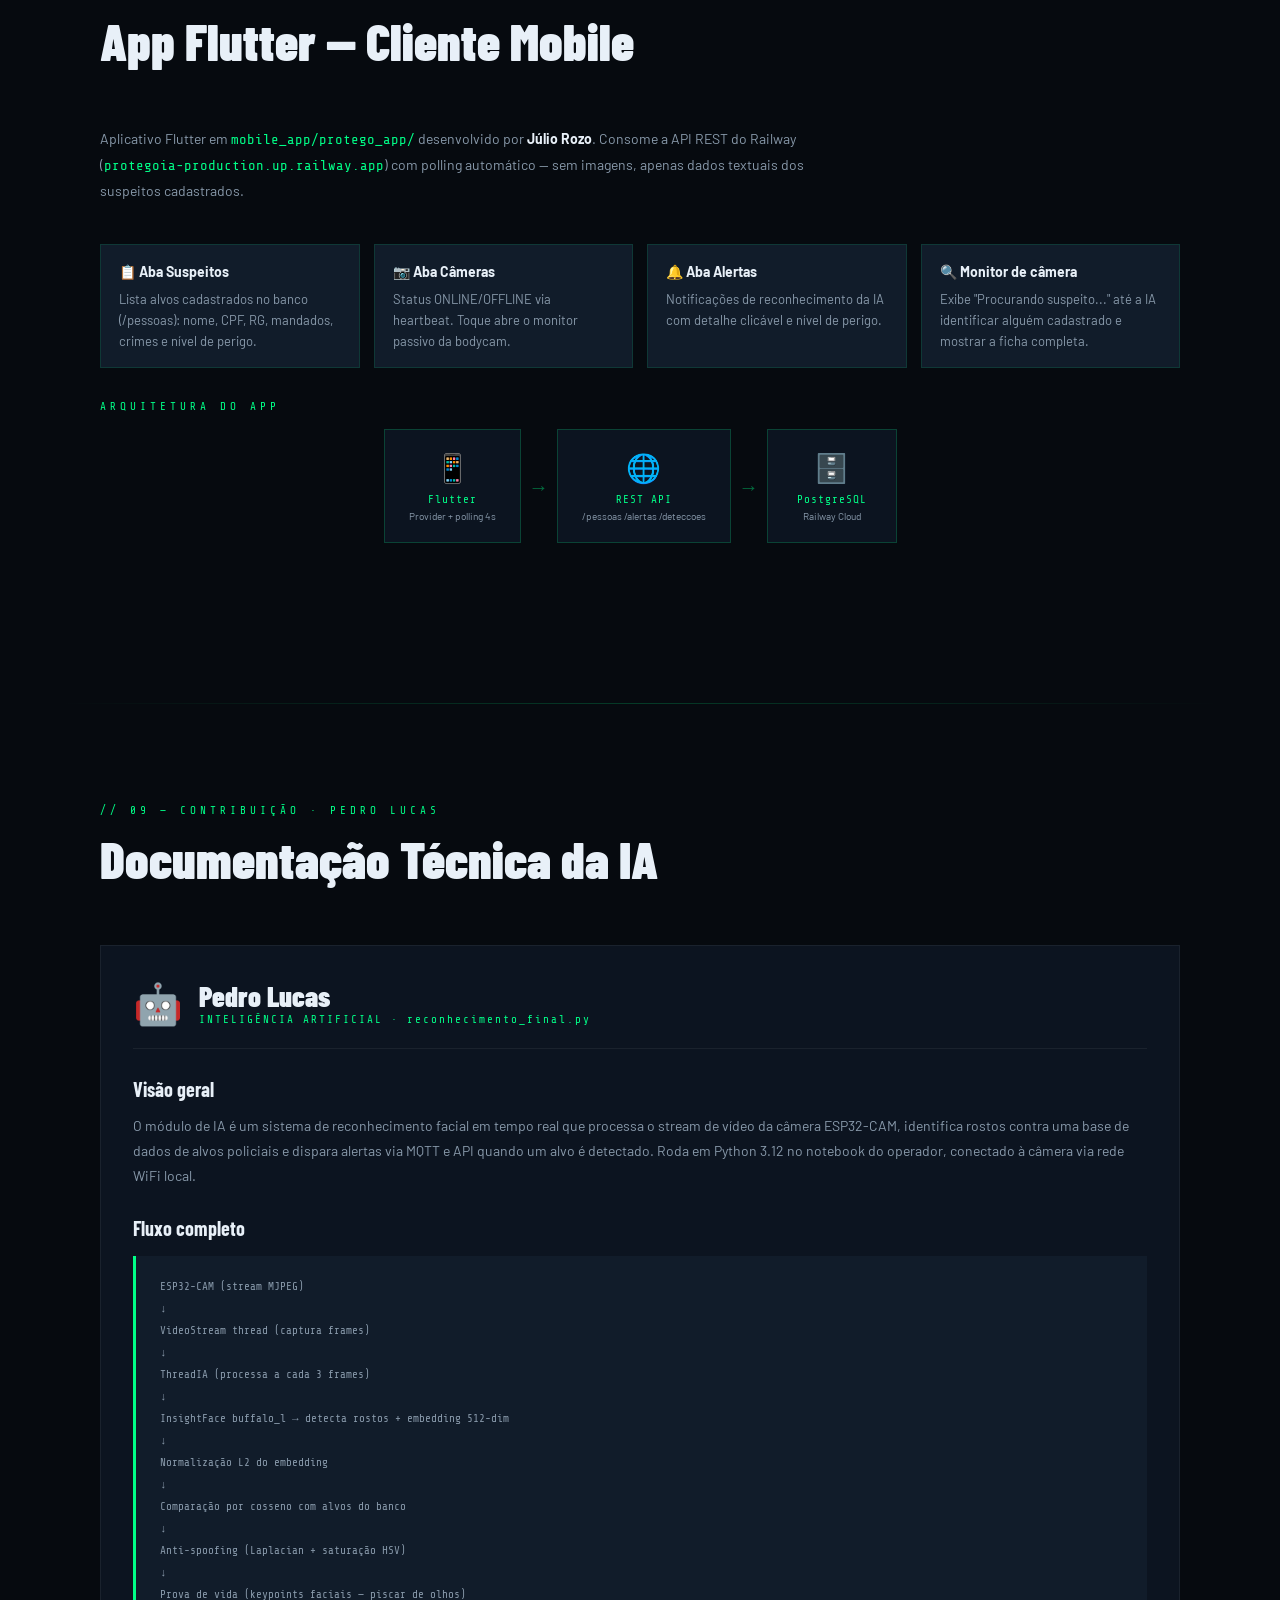
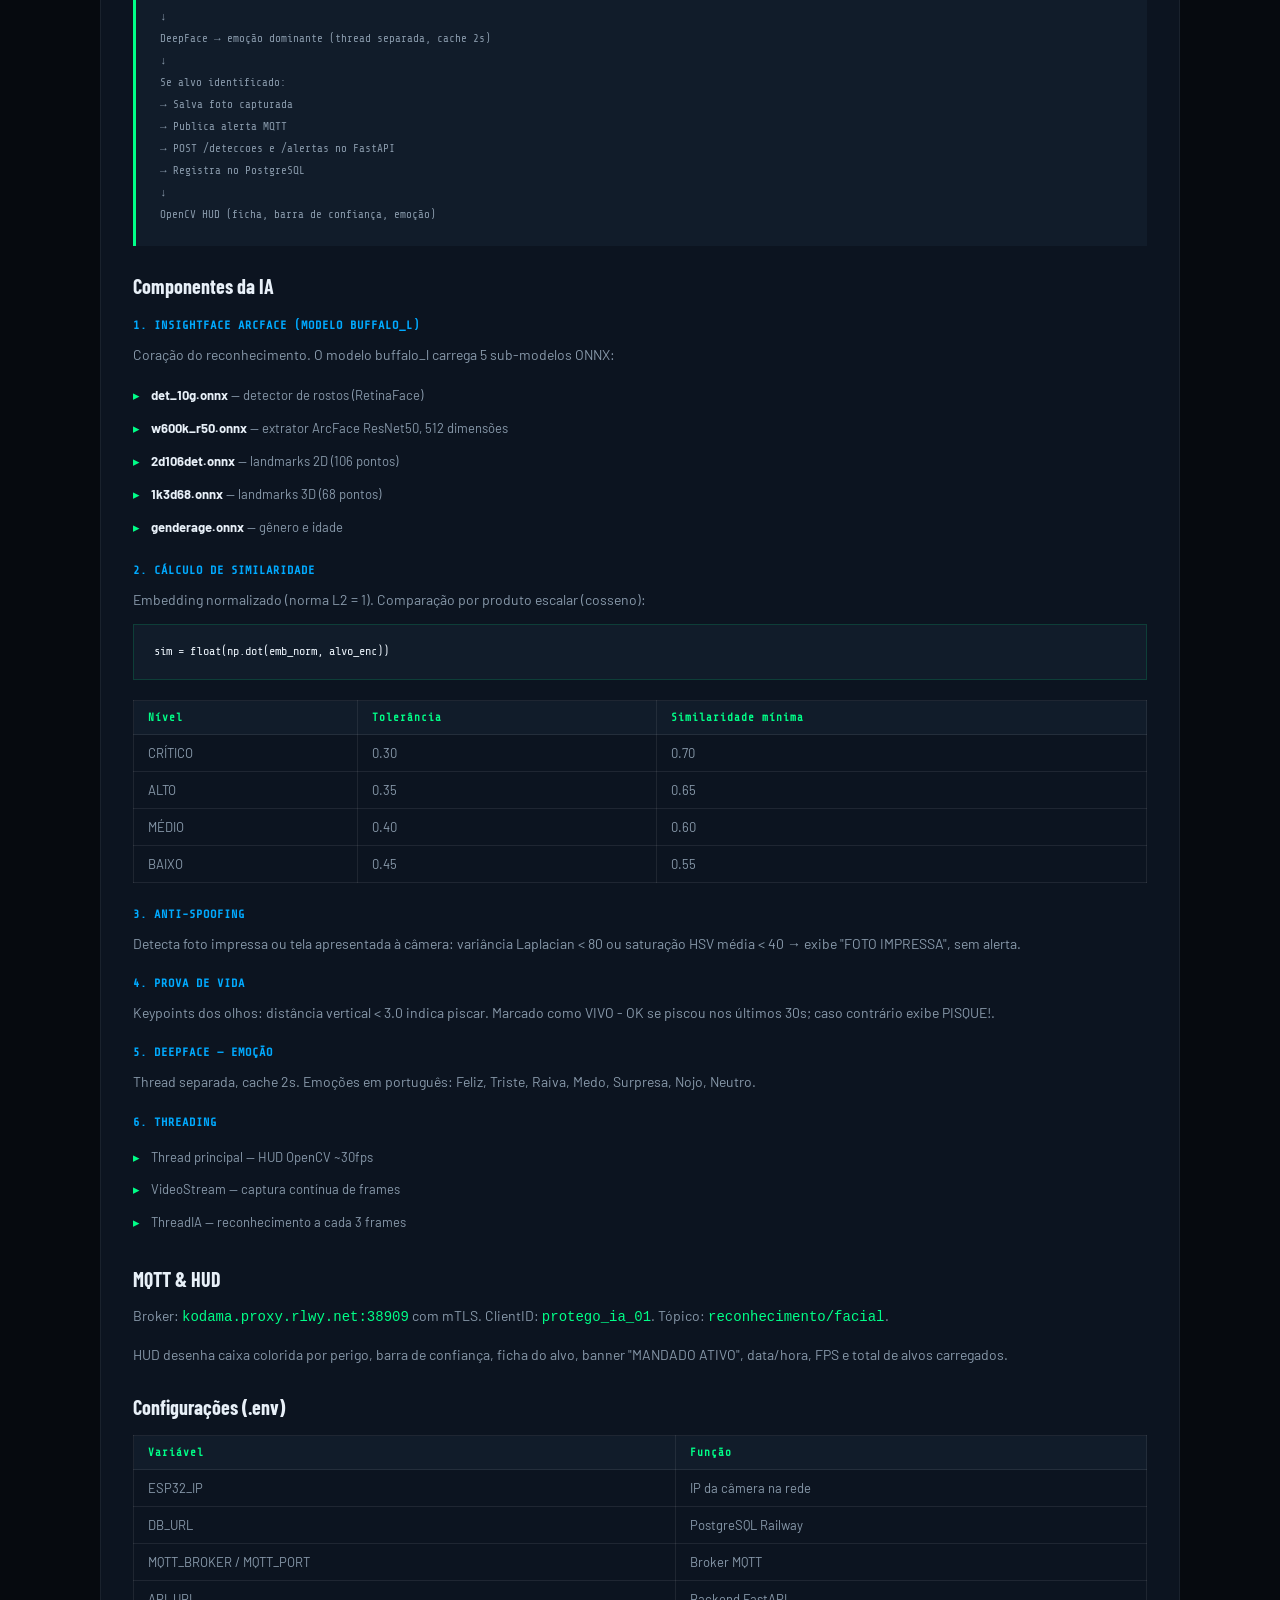
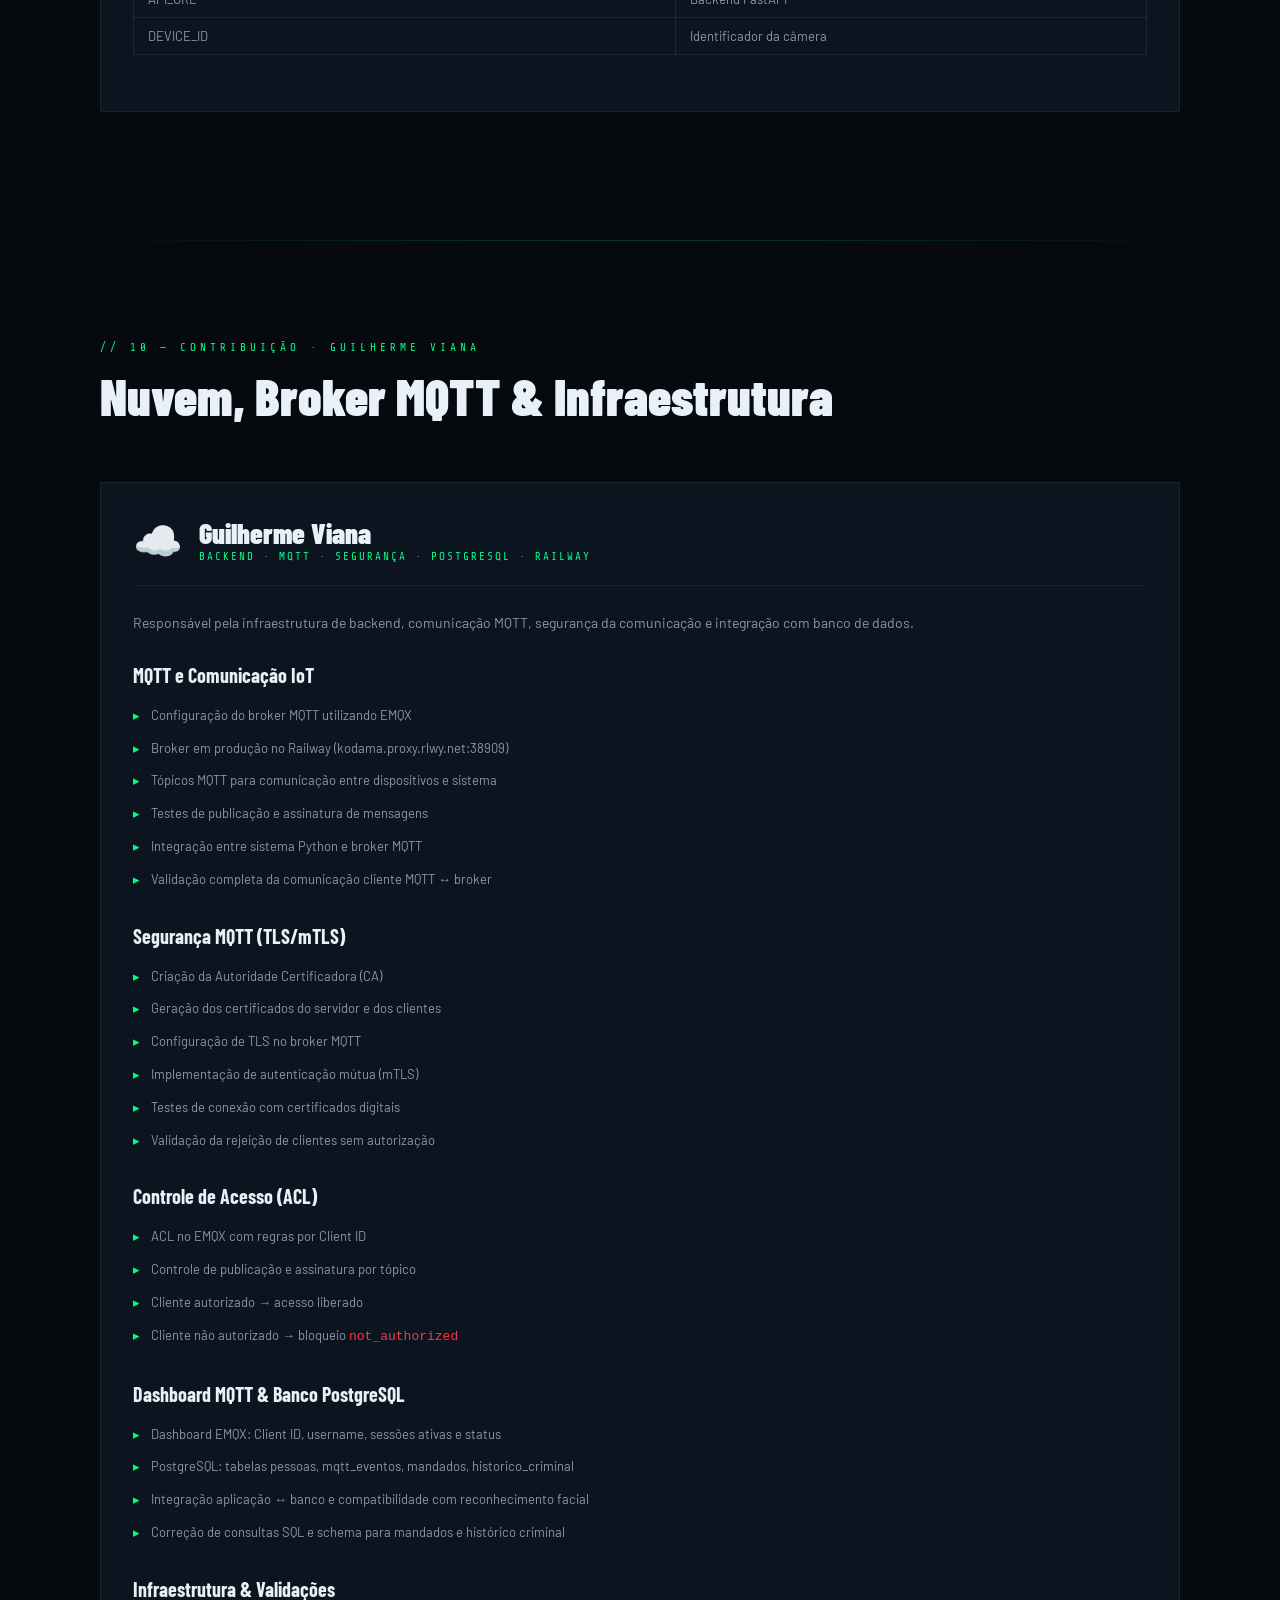
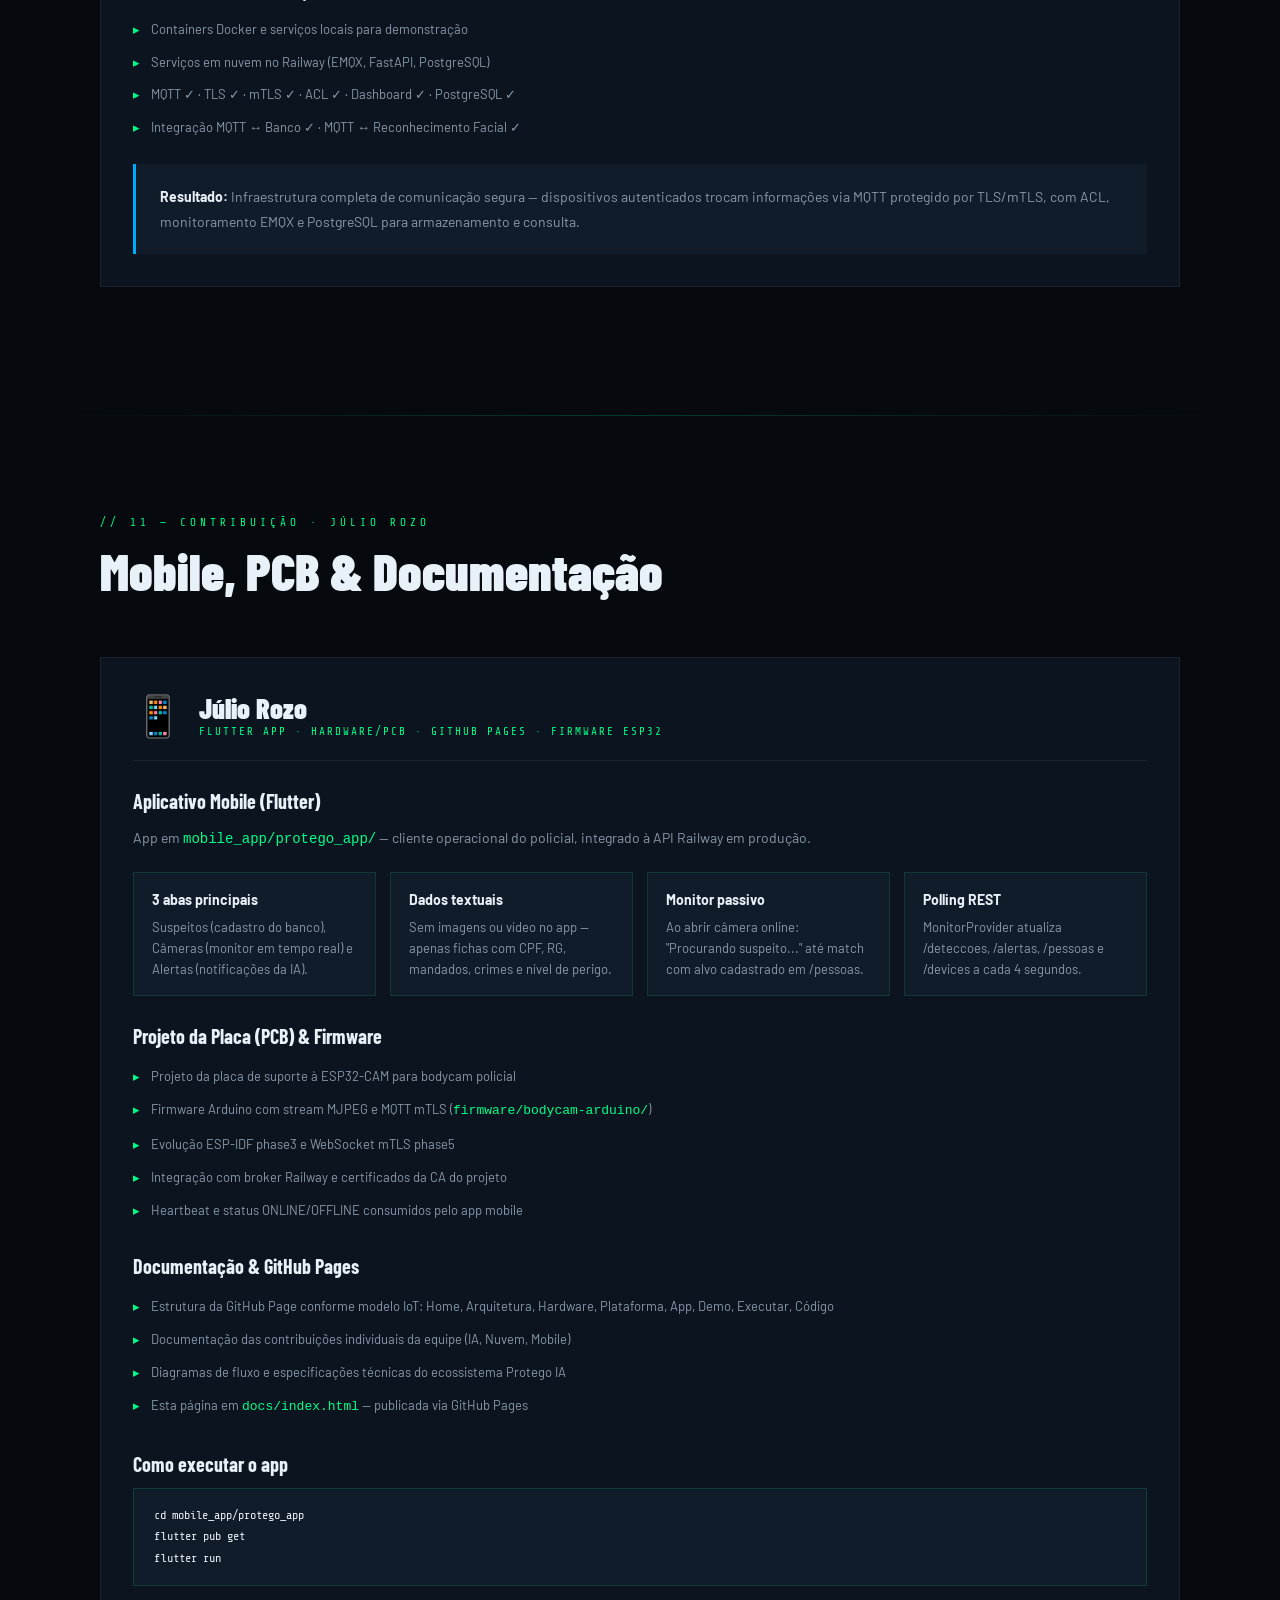
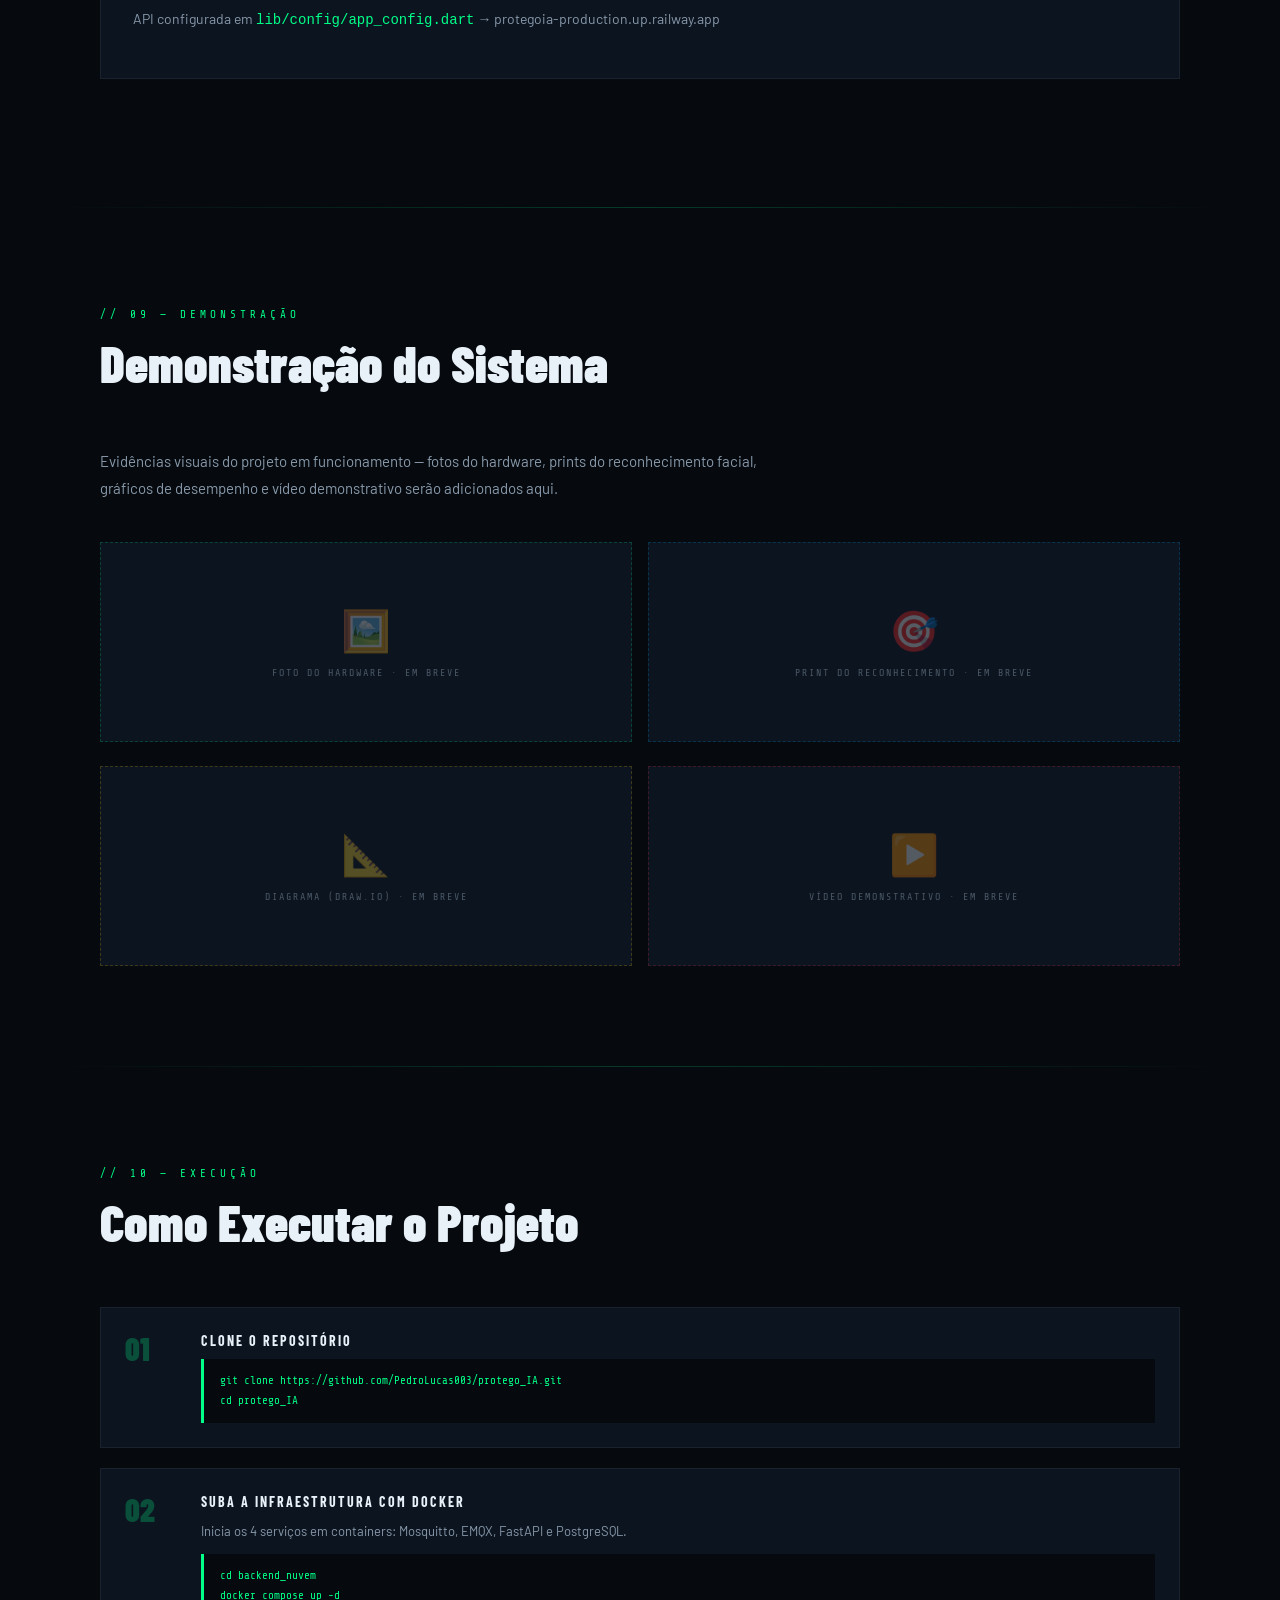
==== commit c3843b75: "docs: atualizar GitHub Pages com contribuicoes da equipe - Pedro Lucas: documentacao tecnica complet" ====
--- a/docs/index.html
+++ b/docs/index.html
@@ -816,6 +816,132 @@
 }
 .btn-repo:hover { opacity: 0.85; }
 
+/* ── DOCUMENTAÇÃO DE CONTRIBUIÇÕES ── */
+.contrib-block {
+  background: var(--bg2);
+  border: 1px solid rgba(255,255,255,0.06);
+  padding: 32px;
+  margin-bottom: 28px;
+}
+.contrib-author {
+  display: flex;
+  align-items: center;
+  gap: 16px;
+  margin-bottom: 24px;
+  padding-bottom: 20px;
+  border-bottom: 1px solid rgba(255,255,255,0.06);
+}
+.contrib-avatar { font-size: 40px; }
+.contrib-name {
+  font-family: var(--fonte-cond);
+  font-size: 28px;
+  font-weight: 900;
+}
+.contrib-role {
+  font-family: var(--fonte-mono);
+  font-size: 11px;
+  color: var(--verde);
+  letter-spacing: 2px;
+}
+.doc-h3 {
+  font-family: var(--fonte-cond);
+  font-size: 20px;
+  font-weight: 700;
+  color: var(--branco);
+  margin: 28px 0 12px;
+}
+.doc-h4 {
+  font-family: var(--fonte-mono);
+  font-size: 12px;
+  color: var(--azul);
+  letter-spacing: 1px;
+  margin: 20px 0 10px;
+}
+.doc-p {
+  font-size: 14px;
+  color: var(--cinza);
+  line-height: 1.8;
+  margin-bottom: 12px;
+}
+.doc-ul {
+  list-style: none;
+  margin: 12px 0 20px;
+}
+.doc-ul li {
+  font-size: 13px;
+  color: var(--cinza);
+  padding: 6px 0 6px 18px;
+  position: relative;
+  line-height: 1.6;
+}
+.doc-ul li::before {
+  content: '▸';
+  position: absolute;
+  left: 0;
+  color: var(--verde);
+}
+.doc-table {
+  width: 100%;
+  border-collapse: collapse;
+  margin: 16px 0 24px;
+  font-size: 13px;
+}
+.doc-table th, .doc-table td {
+  border: 1px solid rgba(255,255,255,0.08);
+  padding: 10px 14px;
+  text-align: left;
+}
+.doc-table th {
+  font-family: var(--fonte-mono);
+  font-size: 11px;
+  color: var(--verde);
+  letter-spacing: 1px;
+  background: var(--bg3);
+}
+.doc-table td { color: var(--cinza); }
+.doc-code {
+  background: var(--bg3);
+  border: 1px solid rgba(0,255,136,0.15);
+  padding: 16px 20px;
+  font-family: var(--fonte-mono);
+  font-size: 12px;
+  line-height: 1.8;
+  overflow-x: auto;
+  margin: 12px 0 20px;
+  color: var(--branco);
+}
+.doc-flow {
+  background: var(--bg3);
+  border-left: 3px solid var(--verde);
+  padding: 20px 24px;
+  font-family: var(--fonte-mono);
+  font-size: 11px;
+  line-height: 2;
+  color: var(--cinza);
+  margin: 16px 0 24px;
+  white-space: pre-line;
+}
+.feature-grid {
+  display: grid;
+  grid-template-columns: repeat(auto-fit, minmax(240px, 1fr));
+  gap: 14px;
+  margin-top: 20px;
+}
+.feature-item {
+  background: var(--bg3);
+  border: 1px solid rgba(0,255,136,0.12);
+  padding: 16px 18px;
+  font-size: 13px;
+  color: var(--cinza);
+  line-height: 1.6;
+}
+.feature-item strong {
+  display: block;
+  color: var(--branco);
+  font-size: 14px;
+  margin-bottom: 6px;
+}
+
 /* ── MOBILE ── */
 @media (max-width: 768px) {
   .hero { grid-template-columns: 1fr; }
@@ -844,6 +970,9 @@
     <li><a href="#operacao">OPERAÇÃO</a></li>
     <li><a href="#mqtt">MQTT</a></li>
     <li><a href="#aplicativo">APP</a></li>
+    <li><a href="#contrib-pedro">IA</a></li>
+    <li><a href="#contrib-guilherme">NUVEM</a></li>
+    <li><a href="#contrib-julio">MOBILE</a></li>
     <li><a href="#demonstracao">DEMO</a></li>
     <li><a href="#executar">EXECUTAR</a></li>
     <li><a href="#codigo">CÓDIGO</a></li>
@@ -944,7 +1073,7 @@
     <div class="arch-node">
       <div class="arch-node-icon">📡</div>
       <div class="arch-node-name">MQTT</div>
-      <div class="arch-node-sub">Mosquitto / Railway</div>
+      <div class="arch-node-sub">EMQX / Railway mTLS</div>
     </div>
     <div class="arch-arrow">→</div>
     <div class="arch-node">
@@ -981,47 +1110,57 @@
 <section id="hardware">
   <div class="reveal">
     <div class="section-label">// 02 — HARDWARE IOT</div>
-    <h2 class="section-title">Dispositivo ESP32-CAM</h2>
+    <h2 class="section-title">Bodycam ESP32-CAM &amp; PCB</h2>
   </div>
 
   <div class="reveal" style="margin-bottom:40px;">
-    <p style="font-size:15px;color:var(--cinza);line-height:1.8;max-width:700px;">
-      O hardware de captura do sistema Protego IA. Especificações técnicas, fotos do dispositivo
-      e detalhes do firmware serão adicionados aqui.
+    <p class="doc-p" style="max-width:760px;">
+      Hardware de captura do Protego IA: módulo ESP32-CAM acoplado a placa de suporte (PCB) para uso
+      em bodycam policial. O firmware evoluiu em fases — Arduino com stream MJPEG e MQTT mTLS,
+      ESP-IDF (phase3) e WebSocket seguro com mTLS (phase5). Documentação técnica e integração
+      com a nuvem por <strong style="color:var(--branco);">Júlio Rozo</strong>.
     </p>
   </div>
 
-  <!-- Placeholder imagem do hardware -->
-  <div class="reveal" style="display:grid;grid-template-columns:1fr 1fr;gap:24px;margin-bottom:32px;">
-    <div style="background:var(--bg2);border:1px dashed rgba(0,255,136,0.2);min-height:220px;display:flex;flex-direction:column;align-items:center;justify-content:center;gap:12px;">
-      <div style="font-size:48px;opacity:0.3;">📷</div>
-      <div style="font-family:var(--fonte-mono);font-size:10px;color:rgba(136,153,170,0.5);letter-spacing:2px;">FOTO DO HARDWARE · EM BREVE</div>
-    </div>
-    <div style="background:var(--bg2);border:1px dashed rgba(0,170,255,0.2);min-height:220px;display:flex;flex-direction:column;align-items:center;justify-content:center;gap:12px;">
-      <div style="font-size:48px;opacity:0.3;">🔌</div>
-      <div style="font-family:var(--fonte-mono);font-size:10px;color:rgba(136,153,170,0.5);letter-spacing:2px;">DIAGRAMA DE CONEXÕES · EM BREVE</div>
-    </div>
-  </div>
-
-  <!-- Specs placeholder -->
-  <div class="reveal" style="display:grid;grid-template-columns:repeat(auto-fit,minmax(200px,1fr));gap:16px;">
+  <div class="reveal" style="display:grid;grid-template-columns:repeat(auto-fit,minmax(200px,1fr));gap:16px;margin-bottom:32px;">
     <div style="background:var(--bg2);border:1px solid rgba(255,255,255,0.06);padding:20px;">
       <div style="font-family:var(--fonte-mono);font-size:10px;color:var(--verde);letter-spacing:2px;margin-bottom:8px;">MICROCONTROLADOR</div>
       <div style="font-size:13px;color:var(--branco);">ESP32 Dual-Core</div>
-      <div style="font-size:11px;color:var(--cinza);margin-top:4px;">Wi-Fi 802.11 b/g/n integrado</div>
+      <div style="font-size:11px;color:var(--cinza);margin-top:4px;">Wi-Fi 802.11 b/g/n · PSRAM</div>
     </div>
     <div style="background:var(--bg2);border:1px solid rgba(255,255,255,0.06);padding:20px;">
       <div style="font-family:var(--fonte-mono);font-size:10px;color:var(--azul);letter-spacing:2px;margin-bottom:8px;">CÂMERA</div>
       <div style="font-size:13px;color:var(--branco);">OV2640</div>
-      <div style="font-size:11px;color:var(--cinza);margin-top:4px;">Até 2MP · streaming MJPEG</div>
+      <div style="font-size:11px;color:var(--cinza);margin-top:4px;">Até 2MP · MJPEG HTTP</div>
     </div>
     <div style="background:var(--bg2);border:1px solid rgba(255,255,255,0.06);padding:20px;">
-      <div style="font-family:var(--fonte-mono);font-size:10px;color:var(--amarelo);letter-spacing:2px;margin-bottom:8px;">STREAMING</div>
-      <div style="font-size:13px;color:var(--branco);">HTTP :81/stream</div>
-      <div style="font-size:11px;color:var(--cinza);margin-top:4px;">Consumido pela IA Python</div>
-    </div>
-    <div style="background:var(--bg2);border:1px dashed rgba(255,255,255,0.08);padding:20px;display:flex;align-items:center;justify-content:center;">
-      <div style="font-family:var(--fonte-mono);font-size:10px;color:rgba(136,153,170,0.4);letter-spacing:2px;text-align:center;">MAIS SPECS<br>EM BREVE</div>
+      <div style="font-family:var(--fonte-mono);font-size:10px;color:var(--amarelo);letter-spacing:2px;margin-bottom:8px;">PCB / BODYCAM</div>
+      <div style="font-size:13px;color:var(--branco);">Placa de suporte</div>
+      <div style="font-size:11px;color:var(--cinza);margin-top:4px;">Alimentação, fixação e conectores</div>
+    </div>
+    <div style="background:var(--bg2);border:1px solid rgba(255,255,255,0.06);padding:20px;">
+      <div style="font-family:var(--fonte-mono);font-size:10px;color:var(--vermelho);letter-spacing:2px;margin-bottom:8px;">SEGURANÇA</div>
+      <div style="font-size:13px;color:var(--branco);">MQTT mTLS</div>
+      <div style="font-size:11px;color:var(--cinza);margin-top:4px;">CA + certificados cliente</div>
+    </div>
+  </div>
+
+  <div class="reveal feature-grid">
+    <div class="feature-item">
+      <strong>firmware/bodycam-arduino</strong>
+      Stream MJPEG + cliente MQTT com mTLS. Publica status ONLINE no broker Railway (kodama.proxy.rlwy.net:38909).
+    </div>
+    <div class="feature-item">
+      <strong>firmware/phase3-esp-idf</strong>
+      Firmware nativo ESP-IDF com PlatformIO — evolução da bodycam para produção.
+    </div>
+    <div class="feature-item">
+      <strong>firmware/phase5-wss-mtls</strong>
+      WebSocket seguro com autenticação mútua — fase avançada de comunicação IoT.
+    </div>
+    <div class="feature-item">
+      <strong>Projeto da placa (PCB)</strong>
+      Layout e documentação do circuito de suporte à ESP32-CAM para operação em campo como bodycam.
     </div>
   </div>
 </section>
@@ -1181,8 +1320,8 @@
     <div class="fluxo-step">
       <div class="step-num">04</div>
       <div class="step-content">
-        <h4>Alerta via MQTT → Flutter</h4>
-        <p>A ficha é publicada no broker MQTT, o FastAPI recebe e encaminha via WebSocket para o app Flutter do policial em tempo real.</p>
+        <h4>Alerta na nuvem → App Flutter</h4>
+        <p>A detecção é publicada via MQTT e persistida no PostgreSQL pelo FastAPI. O app Flutter do policial consulta a API Railway e exibe alertas, suspeitos e monitor de câmera em tempo real.</p>
       </div>
     </div>
     <div class="fluxo-step">
@@ -1255,10 +1394,10 @@
       </div>
     </div>
     <div class="status-item">
-      <div class="status-dot pending"></div>
+      <div class="status-dot ok"></div>
       <div>
         <div class="status-text">Flutter App</div>
-        <div class="status-sub">Em desenvolvimento</div>
+        <div class="status-sub">mobile_app/protego_app · REST Railway</div>
       </div>
     </div>
     <div class="status-item">
@@ -1284,40 +1423,43 @@
     <div class="team-card">
       <div class="team-avatar">🤖</div>
       <div class="team-name">Pedro Lucas</div>
-      <div class="team-role">IA & HARDWARE</div>
+      <div class="team-role">INTELIGÊNCIA ARTIFICIAL</div>
       <div class="team-tags">
-        <span class="tag">ESP32-CAM</span>
         <span class="tag">InsightFace</span>
+        <span class="tag">ArcFace</span>
+        <span class="tag">DeepFace</span>
+        <span class="tag">Anti-spoofing</span>
         <span class="tag">Python</span>
         <span class="tag">OpenCV</span>
-        <span class="tag">DeepFace</span>
-        <span class="tag">MQTT Client</span>
-      </div>
+      </div>
+      <a href="#contrib-pedro" style="display:inline-block;margin-top:16px;font-family:var(--fonte-mono);font-size:10px;color:var(--verde);letter-spacing:1px;text-decoration:none;">↓ VER DOCUMENTAÇÃO</a>
     </div>
     <div class="team-card">
       <div class="team-avatar">☁️</div>
       <div class="team-name">Guilherme Viana</div>
-      <div class="team-role">CLOUD & BACKEND</div>
+      <div class="team-role">NUVEM &amp; BROKER MQTT</div>
       <div class="team-tags">
+        <span class="tag">EMQX</span>
+        <span class="tag">mTLS</span>
+        <span class="tag">PostgreSQL</span>
+        <span class="tag">Railway</span>
         <span class="tag">FastAPI</span>
-        <span class="tag">Railway</span>
-        <span class="tag">PostgreSQL</span>
-        <span class="tag">Mosquitto</span>
-        <span class="tag">Docker</span>
-        <span class="tag">WebSocket</span>
-      </div>
+        <span class="tag">ACL</span>
+      </div>
+      <a href="#contrib-guilherme" style="display:inline-block;margin-top:16px;font-family:var(--fonte-mono);font-size:10px;color:var(--verde);letter-spacing:1px;text-decoration:none;">↓ VER DOCUMENTAÇÃO</a>
     </div>
     <div class="team-card">
       <div class="team-avatar">📱</div>
-      <div class="team-name">Julio Rozo</div>
-      <div class="team-role">MOBILE</div>
+      <div class="team-name">Júlio Rozo</div>
+      <div class="team-role">MOBILE · PCB · DOCUMENTAÇÃO</div>
       <div class="team-tags">
         <span class="tag">Flutter</span>
-        <span class="tag">Dart</span>
-        <span class="tag">WebSocket</span>
+        <span class="tag">PCB / Bodycam</span>
+        <span class="tag">Firmware ESP32</span>
+        <span class="tag">GitHub Pages</span>
         <span class="tag">REST API</span>
-        <span class="tag">UI/UX</span>
-      </div>
+      </div>
+      <a href="#contrib-julio" style="display:inline-block;margin-top:16px;font-family:var(--fonte-mono);font-size:10px;color:var(--verde);letter-spacing:1px;text-decoration:none;">↓ VER DOCUMENTAÇÃO</a>
     </div>
   </div>
 </section>
@@ -1514,43 +1656,269 @@
   </div>
 
   <div class="reveal" style="margin-bottom:40px;">
-    <p style="font-size:15px;color:var(--cinza);line-height:1.8;max-width:700px;">
-      Aplicativo mobile desenvolvido em Flutter que consome a API REST e recebe alertas
-      em tempo real via WebSocket. Screenshots e detalhes das telas serão adicionados aqui.
+    <p class="doc-p" style="max-width:760px;">
+      Aplicativo Flutter em <code style="color:var(--verde);font-family:var(--fonte-mono);">mobile_app/protego_app/</code>
+      desenvolvido por <strong style="color:var(--branco);">Júlio Rozo</strong>. Consome a API REST do Railway
+      (<code style="color:var(--verde);font-family:var(--fonte-mono);">protegoia-production.up.railway.app</code>)
+      com polling automático — sem imagens, apenas dados textuais dos suspeitos cadastrados.
     </p>
   </div>
 
-  <!-- Placeholders de telas -->
-  <div class="reveal" style="display:grid;grid-template-columns:repeat(auto-fit,minmax(160px,1fr));gap:16px;margin-bottom:32px;">
-    <div style="background:var(--bg2);border:1px dashed rgba(0,255,136,0.2);min-height:280px;display:flex;flex-direction:column;align-items:center;justify-content:center;gap:10px;padding:20px;">
-      <div style="font-size:36px;opacity:0.3;">📱</div>
-      <div style="font-family:var(--fonte-mono);font-size:9px;color:rgba(136,153,170,0.5);letter-spacing:2px;text-align:center;">TELA DE ALERTA<br>EM BREVE</div>
-    </div>
-    <div style="background:var(--bg2);border:1px dashed rgba(0,170,255,0.2);min-height:280px;display:flex;flex-direction:column;align-items:center;justify-content:center;gap:10px;padding:20px;">
-      <div style="font-size:36px;opacity:0.3;">🔍</div>
-      <div style="font-family:var(--fonte-mono);font-size:9px;color:rgba(136,153,170,0.5);letter-spacing:2px;text-align:center;">CONSULTA DE<br>SUSPEITOS · EM BREVE</div>
-    </div>
-    <div style="background:var(--bg2);border:1px dashed rgba(255,204,0,0.2);min-height:280px;display:flex;flex-direction:column;align-items:center;justify-content:center;gap:10px;padding:20px;">
-      <div style="font-size:36px;opacity:0.3;">📋</div>
-      <div style="font-family:var(--fonte-mono);font-size:9px;color:rgba(136,153,170,0.5);letter-spacing:2px;text-align:center;">HISTÓRICO DE<br>EVENTOS · EM BREVE</div>
-    </div>
-    <div style="background:var(--bg2);border:1px dashed rgba(255,51,68,0.2);min-height:280px;display:flex;flex-direction:column;align-items:center;justify-content:center;gap:10px;padding:20px;">
-      <div style="font-size:36px;opacity:0.3;">📊</div>
-      <div style="font-family:var(--fonte-mono);font-size:9px;color:rgba(136,153,170,0.5);letter-spacing:2px;text-align:center;">DASHBOARD<br>EM BREVE</div>
-    </div>
-  </div>
-
-  <!-- Features do app -->
-  <div class="reveal" style="background:var(--bg2);border:1px solid rgba(0,255,136,0.1);padding:28px;">
-    <div style="font-family:var(--fonte-mono);font-size:11px;color:var(--verde);letter-spacing:2px;margin-bottom:20px;">FUNCIONALIDADES PREVISTAS</div>
-    <div style="display:grid;grid-template-columns:repeat(auto-fit,minmax(220px,1fr));gap:12px;">
-      <div style="font-size:13px;color:var(--cinza);">⟢ &nbsp;Alertas instantâneos de reconhecimento</div>
-      <div style="font-size:13px;color:var(--cinza);">⟢ &nbsp;Ficha completa do alvo identificado</div>
-      <div style="font-size:13px;color:var(--cinza);">⟢ &nbsp;Histórico de abordagens com timestamp</div>
-      <div style="font-size:13px;color:var(--cinza);">⟢ &nbsp;Controle remoto da câmera ESP32</div>
-      <div style="font-size:13px;color:var(--cinza);opacity:0.4;">⬡ &nbsp;[A completar]</div>
-      <div style="font-size:13px;color:var(--cinza);opacity:0.4;">⬡ &nbsp;[A completar]</div>
-    </div>
+  <div class="reveal feature-grid" style="margin-bottom:32px;">
+    <div class="feature-item">
+      <strong>📋 Aba Suspeitos</strong>
+      Lista alvos cadastrados no banco (/pessoas): nome, CPF, RG, mandados, crimes e nível de perigo.
+    </div>
+    <div class="feature-item">
+      <strong>📷 Aba Câmeras</strong>
+      Status ONLINE/OFFLINE via heartbeat. Toque abre o monitor passivo da bodycam.
+    </div>
+    <div class="feature-item">
+      <strong>🔔 Aba Alertas</strong>
+      Notificações de reconhecimento da IA com detalhe clicável e nível de perigo.
+    </div>
+    <div class="feature-item">
+      <strong>🔍 Monitor de câmera</strong>
+      Exibe "Procurando suspeito..." até a IA identificar alguém cadastrado e mostrar a ficha completa.
+    </div>
+  </div>
+
+  <div class="reveal">
+    <div class="section-label" style="margin-bottom:16px;">ARQUITETURA DO APP</div>
+    <div class="arch-flow" style="flex-wrap:wrap;">
+      <div class="arch-node"><div class="arch-node-icon">📱</div><div class="arch-node-name">Flutter</div><div class="arch-node-sub">Provider + polling 4s</div></div>
+      <div class="arch-arrow">→</div>
+      <div class="arch-node"><div class="arch-node-icon">🌐</div><div class="arch-node-name">REST API</div><div class="arch-node-sub">/pessoas /alertas /deteccoes</div></div>
+      <div class="arch-arrow">→</div>
+      <div class="arch-node"><div class="arch-node-icon">🗄️</div><div class="arch-node-name">PostgreSQL</div><div class="arch-node-sub">Railway Cloud</div></div>
+    </div>
+  </div>
+</section>
+
+<div class="divider"></div>
+
+<!-- ═══ CONTRIBUIÇÃO — PEDRO LUCAS (IA) ═══ -->
+<section id="contrib-pedro">
+  <div class="reveal">
+    <div class="section-label">// 09 — CONTRIBUIÇÃO · PEDRO LUCAS</div>
+    <h2 class="section-title">Documentação Técnica da IA</h2>
+  </div>
+
+  <div class="contrib-block reveal">
+    <div class="contrib-author">
+      <div class="contrib-avatar">🤖</div>
+      <div>
+        <div class="contrib-name">Pedro Lucas</div>
+        <div class="contrib-role">INTELIGÊNCIA ARTIFICIAL · reconhecimento_final.py</div>
+      </div>
+    </div>
+
+    <h3 class="doc-h3">Visão geral</h3>
+    <p class="doc-p">O módulo de IA é um sistema de reconhecimento facial em tempo real que processa o stream de vídeo da câmera ESP32-CAM, identifica rostos contra uma base de dados de alvos policiais e dispara alertas via MQTT e API quando um alvo é detectado. Roda em Python 3.12 no notebook do operador, conectado à câmera via rede WiFi local.</p>
+
+    <h3 class="doc-h3">Fluxo completo</h3>
+    <div class="doc-flow">ESP32-CAM (stream MJPEG)
+        ↓
+VideoStream thread (captura frames)
+        ↓
+ThreadIA (processa a cada 3 frames)
+        ↓
+InsightFace buffalo_l → detecta rostos + embedding 512-dim
+        ↓
+Normalização L2 do embedding
+        ↓
+Comparação por cosseno com alvos do banco
+        ↓
+Anti-spoofing (Laplacian + saturação HSV)
+        ↓
+Prova de vida (keypoints faciais — piscar de olhos)
+        ↓
+DeepFace → emoção dominante (thread separada, cache 2s)
+        ↓
+Se alvo identificado:
+  → Salva foto capturada
+  → Publica alerta MQTT
+  → POST /deteccoes e /alertas no FastAPI
+  → Registra no PostgreSQL
+        ↓
+OpenCV HUD (ficha, barra de confiança, emoção)</div>
+
+    <h3 class="doc-h3">Componentes da IA</h3>
+
+    <h4 class="doc-h4">1. INSIGHTFACE ARCFACE (MODELO BUFFALO_L)</h4>
+    <p class="doc-p">Coração do reconhecimento. O modelo buffalo_l carrega 5 sub-modelos ONNX:</p>
+    <ul class="doc-ul">
+      <li><strong style="color:var(--branco);">det_10g.onnx</strong> — detector de rostos (RetinaFace)</li>
+      <li><strong style="color:var(--branco);">w600k_r50.onnx</strong> — extrator ArcFace ResNet50, 512 dimensões</li>
+      <li><strong style="color:var(--branco);">2d106det.onnx</strong> — landmarks 2D (106 pontos)</li>
+      <li><strong style="color:var(--branco);">1k3d68.onnx</strong> — landmarks 3D (68 pontos)</li>
+      <li><strong style="color:var(--branco);">genderage.onnx</strong> — gênero e idade</li>
+    </ul>
+
+    <h4 class="doc-h4">2. CÁLCULO DE SIMILARIDADE</h4>
+    <p class="doc-p">Embedding normalizado (norma L2 = 1). Comparação por produto escalar (cosseno):</p>
+    <div class="doc-code">sim = float(np.dot(emb_norm, alvo_enc))</div>
+    <table class="doc-table">
+      <thead><tr><th>Nível</th><th>Tolerância</th><th>Similaridade mínima</th></tr></thead>
+      <tbody>
+        <tr><td>CRÍTICO</td><td>0.30</td><td>0.70</td></tr>
+        <tr><td>ALTO</td><td>0.35</td><td>0.65</td></tr>
+        <tr><td>MÉDIO</td><td>0.40</td><td>0.60</td></tr>
+        <tr><td>BAIXO</td><td>0.45</td><td>0.55</td></tr>
+      </tbody>
+    </table>
+
+    <h4 class="doc-h4">3. ANTI-SPOOFING</h4>
+    <p class="doc-p">Detecta foto impressa ou tela apresentada à câmera: variância Laplacian &lt; 80 ou saturação HSV média &lt; 40 → exibe "FOTO IMPRESSA", sem alerta.</p>
+
+    <h4 class="doc-h4">4. PROVA DE VIDA</h4>
+    <p class="doc-p">Keypoints dos olhos: distância vertical &lt; 3.0 indica piscar. Marcado como VIVO - OK se piscou nos últimos 30s; caso contrário exibe PISQUE!.</p>
+
+    <h4 class="doc-h4">5. DEEPFACE — EMOÇÃO</h4>
+    <p class="doc-p">Thread separada, cache 2s. Emoções em português: Feliz, Triste, Raiva, Medo, Surpresa, Nojo, Neutro.</p>
+
+    <h4 class="doc-h4">6. THREADING</h4>
+    <ul class="doc-ul">
+      <li>Thread principal — HUD OpenCV ~30fps</li>
+      <li>VideoStream — captura contínua de frames</li>
+      <li>ThreadIA — reconhecimento a cada 3 frames</li>
+    </ul>
+
+    <h3 class="doc-h3">MQTT &amp; HUD</h3>
+    <p class="doc-p">Broker: <code style="color:var(--verde);">kodama.proxy.rlwy.net:38909</code> com mTLS. ClientID: <code style="color:var(--verde);">protego_ia_01</code>. Tópico: <code style="color:var(--verde);">reconhecimento/facial</code>.</p>
+    <p class="doc-p">HUD desenha caixa colorida por perigo, barra de confiança, ficha do alvo, banner "MANDADO ATIVO", data/hora, FPS e total de alvos carregados.</p>
+
+    <h3 class="doc-h3">Configurações (.env)</h3>
+    <table class="doc-table">
+      <thead><tr><th>Variável</th><th>Função</th></tr></thead>
+      <tbody>
+        <tr><td>ESP32_IP</td><td>IP da câmera na rede</td></tr>
+        <tr><td>DB_URL</td><td>PostgreSQL Railway</td></tr>
+        <tr><td>MQTT_BROKER / MQTT_PORT</td><td>Broker MQTT</td></tr>
+        <tr><td>API_URL</td><td>Backend FastAPI</td></tr>
+        <tr><td>DEVICE_ID</td><td>Identificador da câmera</td></tr>
+      </tbody>
+    </table>
+  </div>
+</section>
+
+<div class="divider"></div>
+
+<!-- ═══ CONTRIBUIÇÃO — GUILHERME VIANA (NUVEM) ═══ -->
+<section id="contrib-guilherme">
+  <div class="reveal">
+    <div class="section-label">// 10 — CONTRIBUIÇÃO · GUILHERME VIANA</div>
+    <h2 class="section-title">Nuvem, Broker MQTT &amp; Infraestrutura</h2>
+  </div>
+
+  <div class="contrib-block reveal">
+    <div class="contrib-author">
+      <div class="contrib-avatar">☁️</div>
+      <div>
+        <div class="contrib-name">Guilherme Viana</div>
+        <div class="contrib-role">BACKEND · MQTT · SEGURANÇA · POSTGRESQL · RAILWAY</div>
+      </div>
+    </div>
+
+    <p class="doc-p">Responsável pela infraestrutura de backend, comunicação MQTT, segurança da comunicação e integração com banco de dados.</p>
+
+    <h3 class="doc-h3">MQTT e Comunicação IoT</h3>
+    <ul class="doc-ul">
+      <li>Configuração do broker MQTT utilizando EMQX</li>
+      <li>Broker em produção no Railway (kodama.proxy.rlwy.net:38909)</li>
+      <li>Tópicos MQTT para comunicação entre dispositivos e sistema</li>
+      <li>Testes de publicação e assinatura de mensagens</li>
+      <li>Integração entre sistema Python e broker MQTT</li>
+      <li>Validação completa da comunicação cliente MQTT ↔ broker</li>
+    </ul>
+
+    <h3 class="doc-h3">Segurança MQTT (TLS/mTLS)</h3>
+    <ul class="doc-ul">
+      <li>Criação da Autoridade Certificadora (CA)</li>
+      <li>Geração dos certificados do servidor e dos clientes</li>
+      <li>Configuração de TLS no broker MQTT</li>
+      <li>Implementação de autenticação mútua (mTLS)</li>
+      <li>Testes de conexão com certificados digitais</li>
+      <li>Validação da rejeição de clientes sem autorização</li>
+    </ul>
+
+    <h3 class="doc-h3">Controle de Acesso (ACL)</h3>
+    <ul class="doc-ul">
+      <li>ACL no EMQX com regras por Client ID</li>
+      <li>Controle de publicação e assinatura por tópico</li>
+      <li>Cliente autorizado → acesso liberado</li>
+      <li>Cliente não autorizado → bloqueio <code style="color:var(--vermelho);">not_authorized</code></li>
+    </ul>
+
+    <h3 class="doc-h3">Dashboard MQTT &amp; Banco PostgreSQL</h3>
+    <ul class="doc-ul">
+      <li>Dashboard EMQX: Client ID, username, sessões ativas e status</li>
+      <li>PostgreSQL: tabelas pessoas, mqtt_eventos, mandados, historico_criminal</li>
+      <li>Integração aplicação ↔ banco e compatibilidade com reconhecimento facial</li>
+      <li>Correção de consultas SQL e schema para mandados e histórico criminal</li>
+    </ul>
+
+    <h3 class="doc-h3">Infraestrutura &amp; Validações</h3>
+    <ul class="doc-ul">
+      <li>Containers Docker e serviços locais para demonstração</li>
+      <li>Serviços em nuvem no Railway (EMQX, FastAPI, PostgreSQL)</li>
+      <li>MQTT ✓ · TLS ✓ · mTLS ✓ · ACL ✓ · Dashboard ✓ · PostgreSQL ✓</li>
+      <li>Integração MQTT ↔ Banco ✓ · MQTT ↔ Reconhecimento Facial ✓</li>
+    </ul>
+
+    <div style="background:var(--bg3);border-left:3px solid var(--azul);padding:20px 24px;margin-top:20px;">
+      <p class="doc-p" style="margin:0;"><strong style="color:var(--branco);">Resultado:</strong> Infraestrutura completa de comunicação segura — dispositivos autenticados trocam informações via MQTT protegido por TLS/mTLS, com ACL, monitoramento EMQX e PostgreSQL para armazenamento e consulta.</p>
+    </div>
+  </div>
+</section>
+
+<div class="divider"></div>
+
+<!-- ═══ CONTRIBUIÇÃO — JÚLIO ROZO (MOBILE + PCB + DOCS) ═══ -->
+<section id="contrib-julio">
+  <div class="reveal">
+    <div class="section-label">// 11 — CONTRIBUIÇÃO · JÚLIO ROZO</div>
+    <h2 class="section-title">Mobile, PCB &amp; Documentação</h2>
+  </div>
+
+  <div class="contrib-block reveal">
+    <div class="contrib-author">
+      <div class="contrib-avatar">📱</div>
+      <div>
+        <div class="contrib-name">Júlio Rozo</div>
+        <div class="contrib-role">FLUTTER APP · HARDWARE/PCB · GITHUB PAGES · FIRMWARE ESP32</div>
+      </div>
+    </div>
+
+    <h3 class="doc-h3">Aplicativo Mobile (Flutter)</h3>
+    <p class="doc-p">App em <code style="color:var(--verde);">mobile_app/protego_app/</code> — cliente operacional do policial, integrado à API Railway em produção.</p>
+    <div class="feature-grid">
+      <div class="feature-item"><strong>3 abas principais</strong>Suspeitos (cadastro do banco), Câmeras (monitor em tempo real) e Alertas (notificações da IA).</div>
+      <div class="feature-item"><strong>Dados textuais</strong>Sem imagens ou vídeo no app — apenas fichas com CPF, RG, mandados, crimes e nível de perigo.</div>
+      <div class="feature-item"><strong>Monitor passivo</strong>Ao abrir câmera online: "Procurando suspeito..." até match com alvo cadastrado em /pessoas.</div>
+      <div class="feature-item"><strong>Polling REST</strong>MonitorProvider atualiza /deteccoes, /alertas, /pessoas e /devices a cada 4 segundos.</div>
+    </div>
+
+    <h3 class="doc-h3">Projeto da Placa (PCB) &amp; Firmware</h3>
+    <ul class="doc-ul">
+      <li>Projeto da placa de suporte à ESP32-CAM para bodycam policial</li>
+      <li>Firmware Arduino com stream MJPEG e MQTT mTLS (<code style="color:var(--verde);">firmware/bodycam-arduino/</code>)</li>
+      <li>Evolução ESP-IDF phase3 e WebSocket mTLS phase5</li>
+      <li>Integração com broker Railway e certificados da CA do projeto</li>
+      <li>Heartbeat e status ONLINE/OFFLINE consumidos pelo app mobile</li>
+    </ul>
+
+    <h3 class="doc-h3">Documentação &amp; GitHub Pages</h3>
+    <ul class="doc-ul">
+      <li>Estrutura da GitHub Page conforme modelo IoT: Home, Arquitetura, Hardware, Plataforma, App, Demo, Executar, Código</li>
+      <li>Documentação das contribuições individuais da equipe (IA, Nuvem, Mobile)</li>
+      <li>Diagramas de fluxo e especificações técnicas do ecossistema Protego IA</li>
+      <li>Esta página em <code style="color:var(--verde);">docs/index.html</code> — publicada via GitHub Pages</li>
+    </ul>
+
+    <h3 class="doc-h3">Como executar o app</h3>
+    <div class="doc-code">cd mobile_app/protego_app<br>flutter pub get<br>flutter run</div>
+    <p class="doc-p">API configurada em <code style="color:var(--verde);">lib/config/app_config.dart</code> → protegoia-production.up.railway.app</p>
   </div>
 </section>
 
@@ -1658,6 +2026,15 @@
       </div>
     </div>
 
+    <div class="exec-step reveal">
+      <div class="exec-step-num">07</div>
+      <div>
+        <h4>EXECUTE O APP FLUTTER (MOBILE)</h4>
+        <div class="exec-code">cd mobile_app/protego_app<br>flutter pub get<br>flutter run</div>
+        <p style="font-size:13px;color:var(--cinza);margin-top:10px;">Requer API Railway online e IA rodando para detecções em tempo real.</p>
+      </div>
+    </div>
+
   </div>
 </section>
 
@@ -1678,28 +2055,34 @@
 
   <div class="repo-grid reveal">
     <div class="repo-card">
-      <div class="repo-card-num">MOD · IA</div>
-      <h4>Reconhecimento Facial</h4>
-      <p>Python com OpenCV + face_recognition. Lê o stream do ESP32 e compara rostos com o banco de faces local.</p>
-      <code>reconhecimento_final.py</code>
-    </div>
-    <div class="repo-card">
       <div class="repo-card-num">MOD · CLOUD</div>
       <h4>Backend Nuvem</h4>
-      <p>FastAPI + PostgreSQL + MQTT em Docker. API REST completa com ingestão de eventos e persistência.</p>
-      <code>backend_nuvem/</code>
+      <p>FastAPI + PostgreSQL + EMQX no Railway. API REST, ingestão MQTT e persistência.</p>
+      <code>protegoia-production.up.railway.app</code>
+    </div>
+    <div class="repo-card">
+      <div class="repo-card-num">MOD · DOCS</div>
+      <h4>GitHub Pages</h4>
+      <p>Documentação técnica do projeto IoT — arquitetura, equipe e contribuições.</p>
+      <code>docs/index.html</code>
+    </div>
+    <div class="repo-card">
+      <div class="repo-card-num">MOD · APP</div>
+      <h4>App Mobile Flutter</h4>
+      <p>Cliente do policial: suspeitos, câmeras, alertas e monitor passivo. REST + polling Railway.</p>
+      <code>mobile_app/protego_app/</code>
     </div>
     <div class="repo-card">
       <div class="repo-card-num">MOD · IOT</div>
-      <h4>MQTT Subscriber</h4>
-      <p>Subscriber Python que escuta o broker EMQX e encaminha eventos ao backend via HTTP.</p>
-      <code>backend_nuvem/subscriber/</code>
+      <h4>Firmware Bodycam</h4>
+      <p>ESP32-CAM: stream MJPEG, MQTT mTLS e fases ESP-IDF / WSS. PCB de suporte.</p>
+      <code>firmware/</code>
     </div>
     <div class="repo-card">
-      <div class="repo-card-num">MOD · APP</div>
-      <h4>Frontend App</h4>
-      <p>Aplicativo Flutter para monitoramento em tempo real e consulta de suspeitos em campo.</p>
-      <code>frontend_app/</code>
+      <div class="repo-card-num">MOD · IA</div>
+      <h4>Motor de Reconhecimento</h4>
+      <p>InsightFace ArcFace, anti-spoofing, DeepFace e integração MQTT + API.</p>
+      <code>ia_cameras/reconhecimento_final.py</code>
     </div>
   </div>
 
@@ -1719,7 +2102,10 @@
   <div class="footer-title">PROTEGO IA</div>
   <div class="footer-sub" style="margin-top:8px;">SISTEMA DE RECONHECIMENTO FACIAL · 2026</div>
   <div style="margin-top:24px;font-family:'Share Tech Mono',monospace;font-size:11px;color:rgba(136,153,170,0.5);">
-    InsightFace ArcFace · DeepFace · ESP32-CAM · FastAPI · PostgreSQL · Flutter
+    Pedro Lucas · IA &nbsp;|&nbsp; Guilherme Viana · Nuvem &nbsp;|&nbsp; Júlio Rozo · Mobile &amp; PCB
+  </div>
+  <div style="margin-top:12px;font-family:'Share Tech Mono',monospace;font-size:10px;color:rgba(136,153,170,0.35);">
+    InsightFace · ESP32-CAM · EMQX mTLS · PostgreSQL · Flutter · Railway
   </div>
 </footer>
 
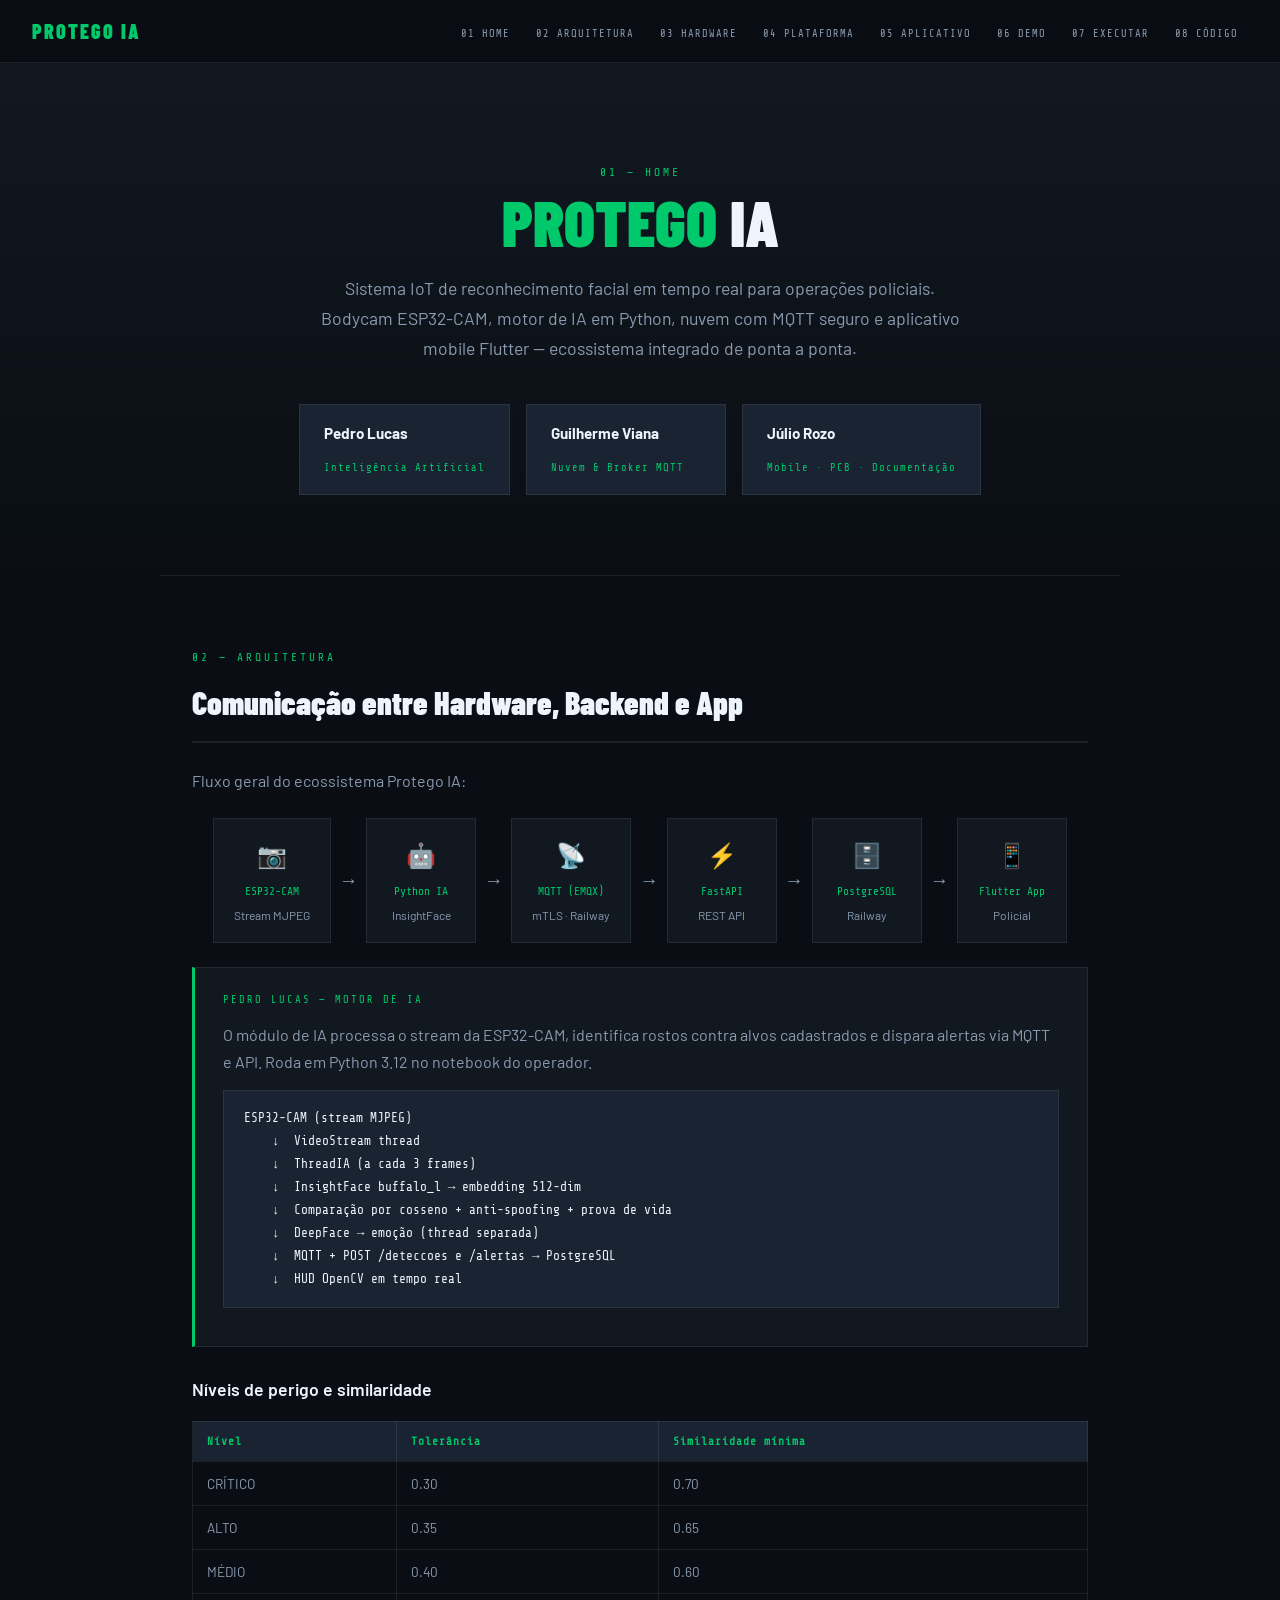
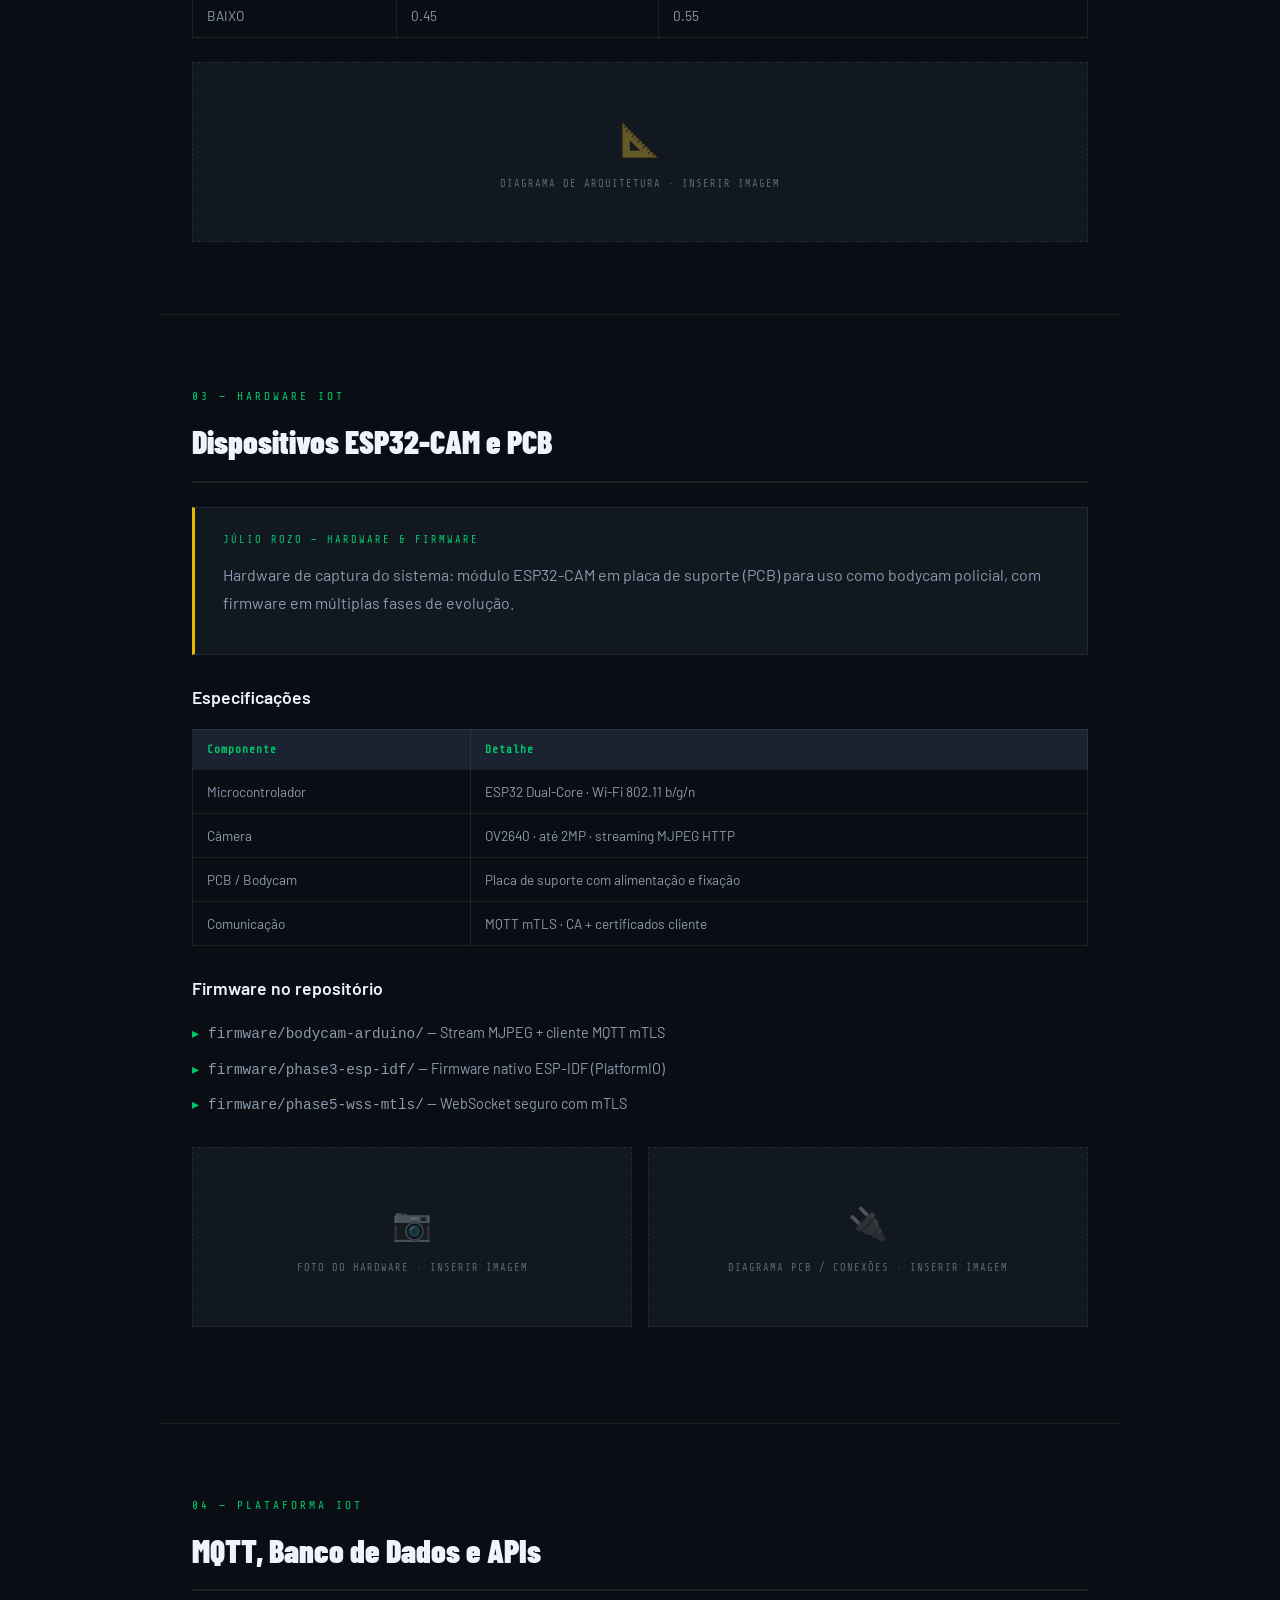
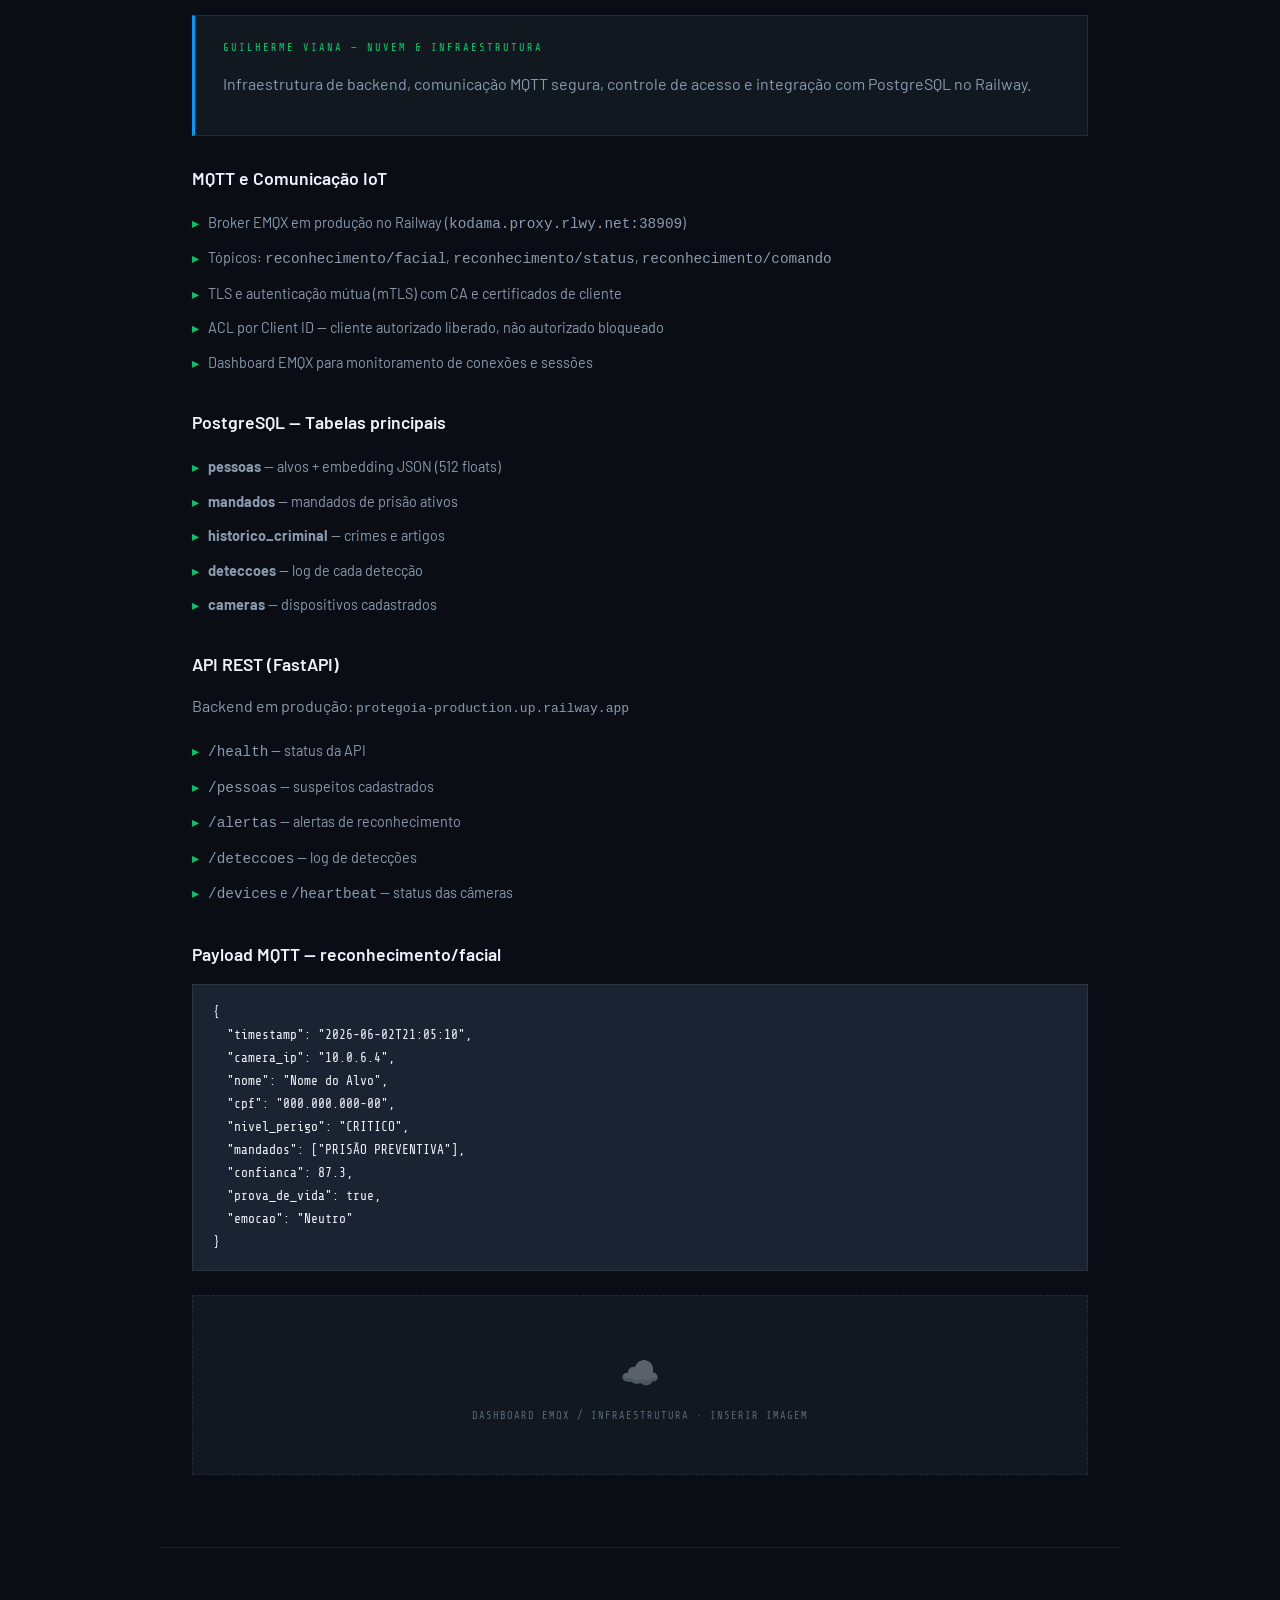
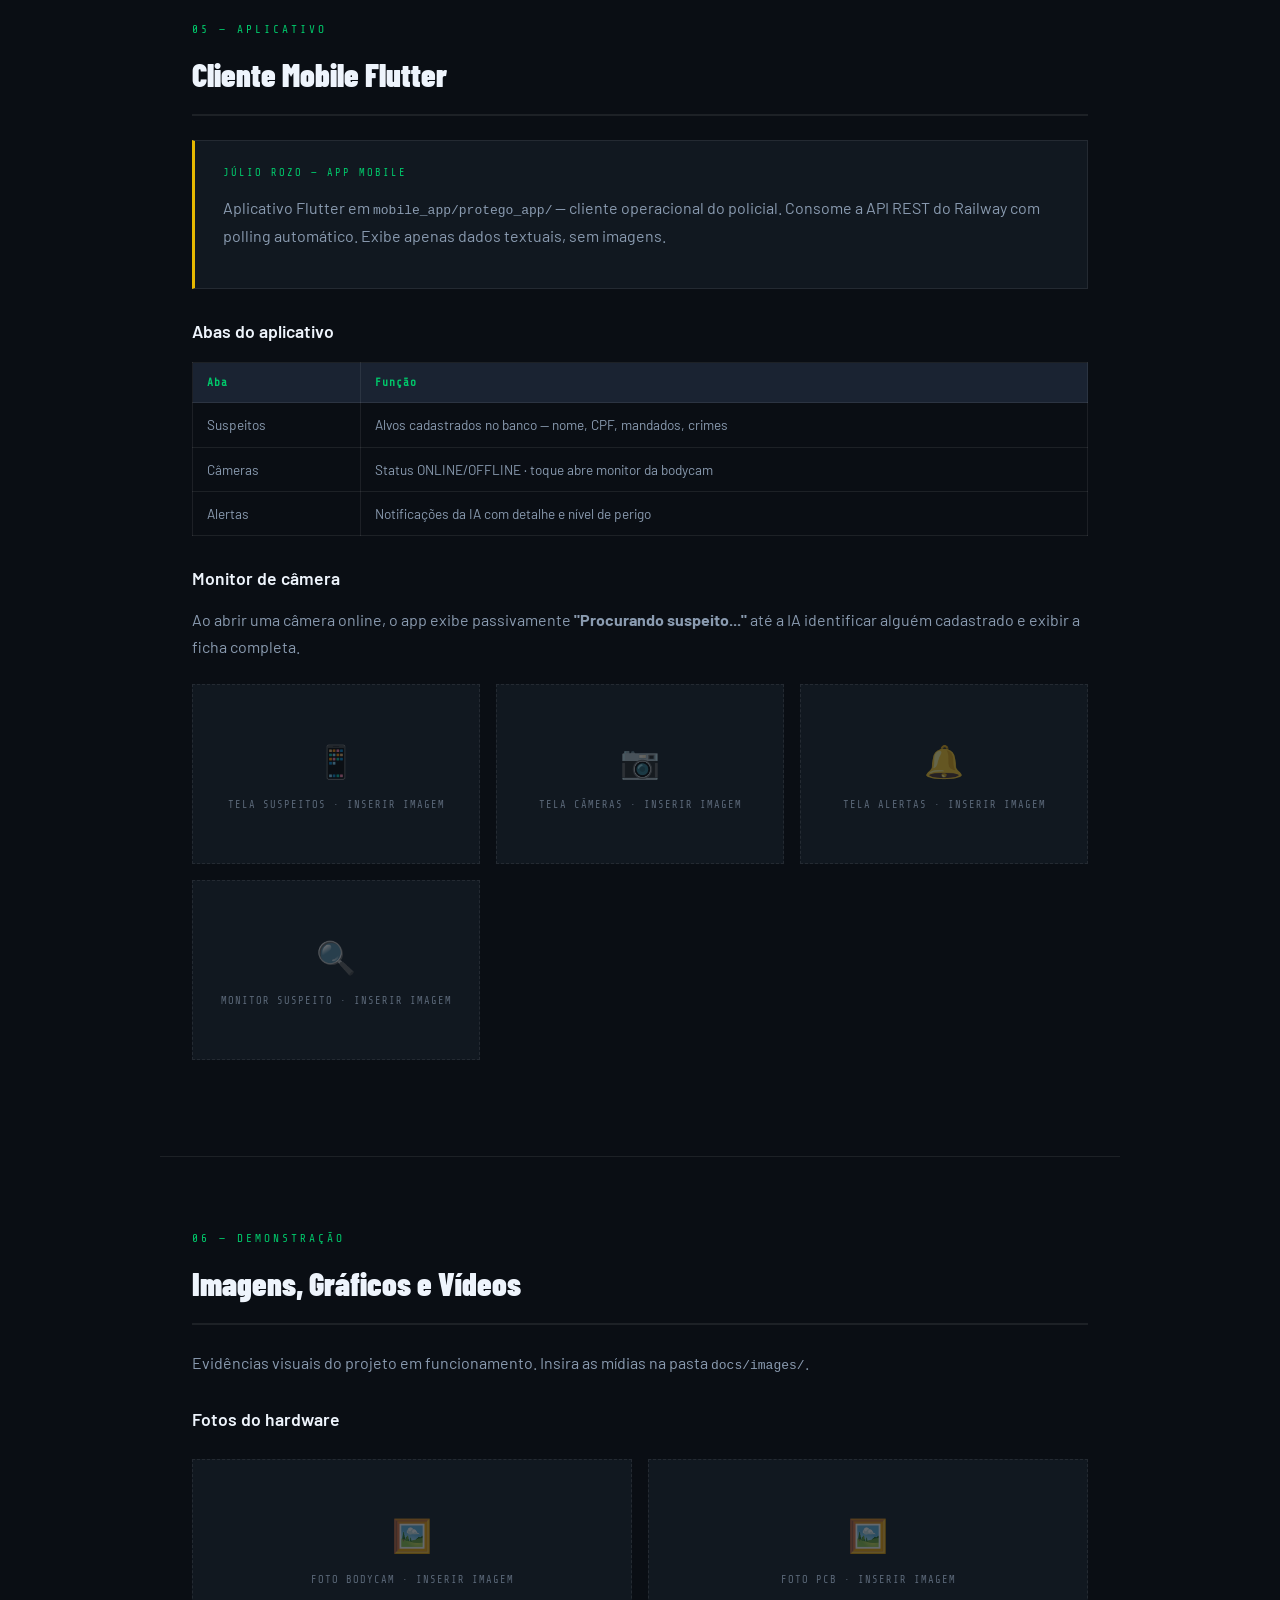
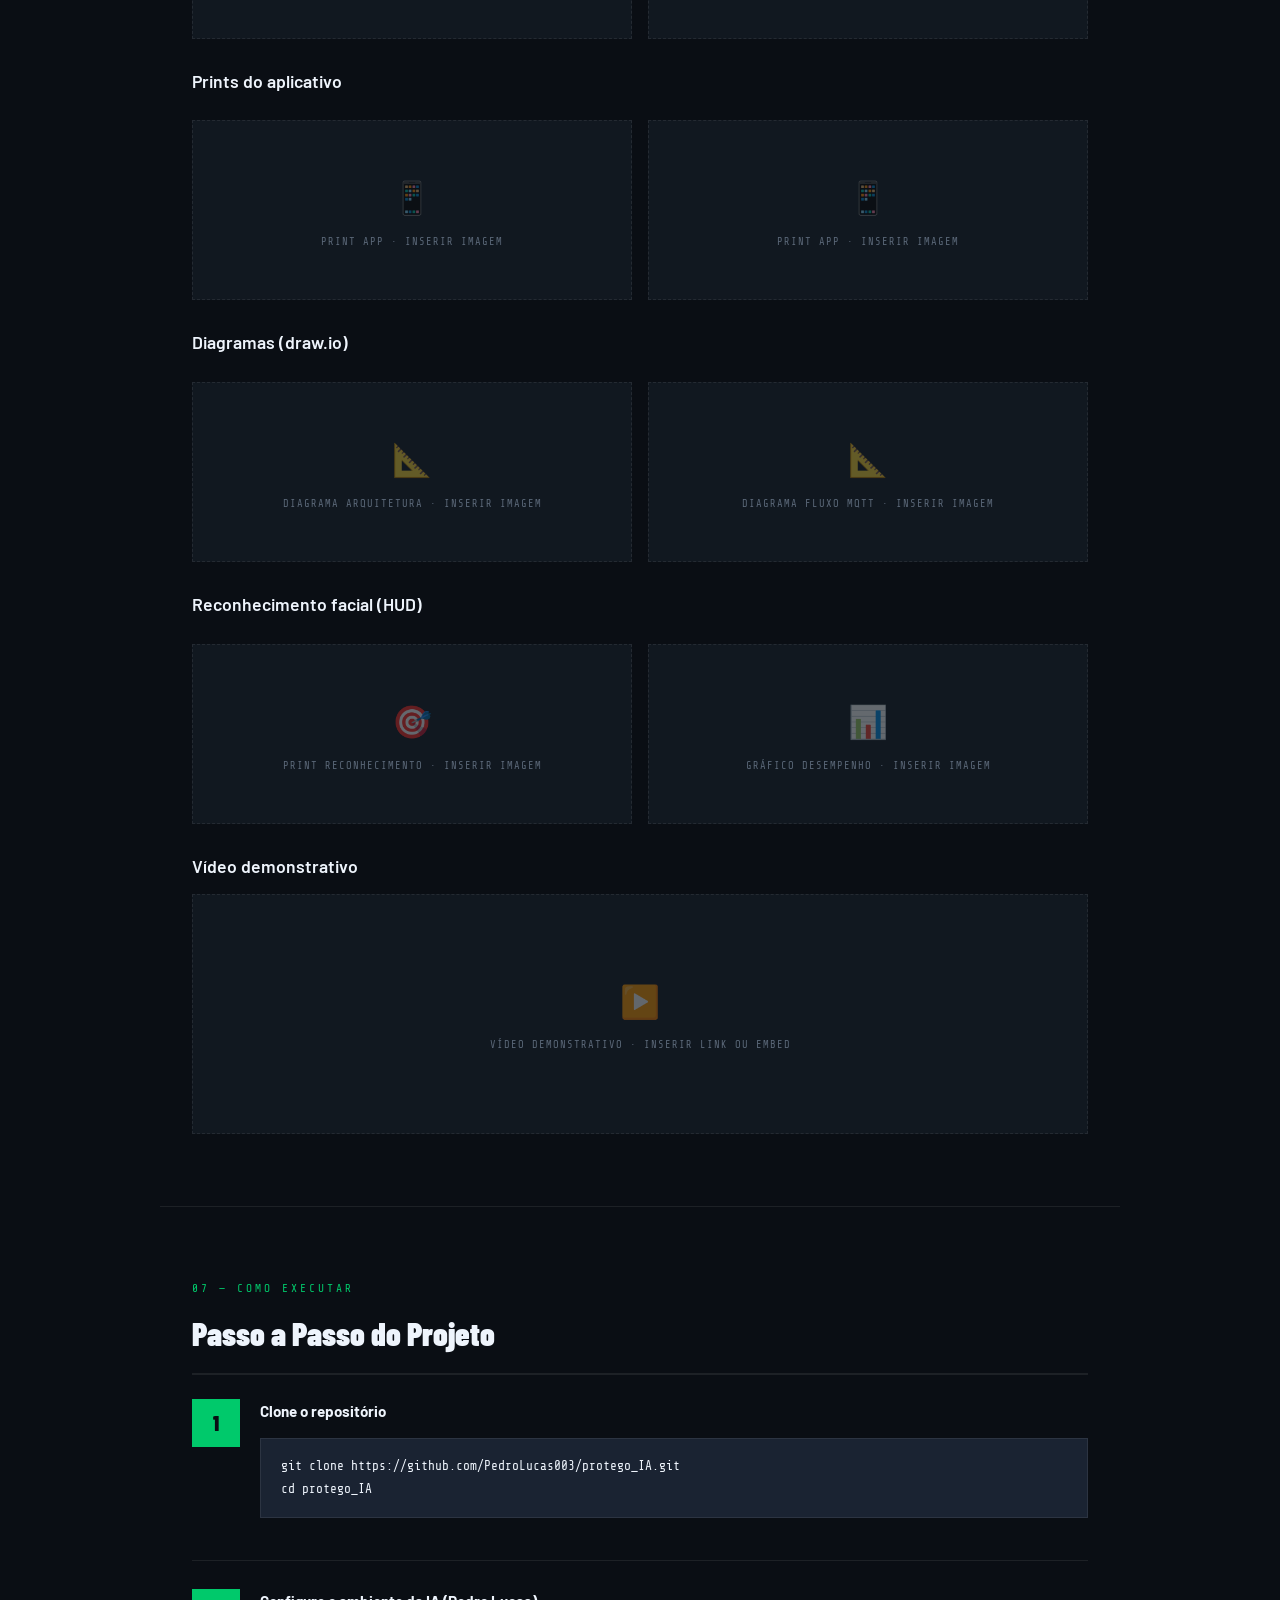
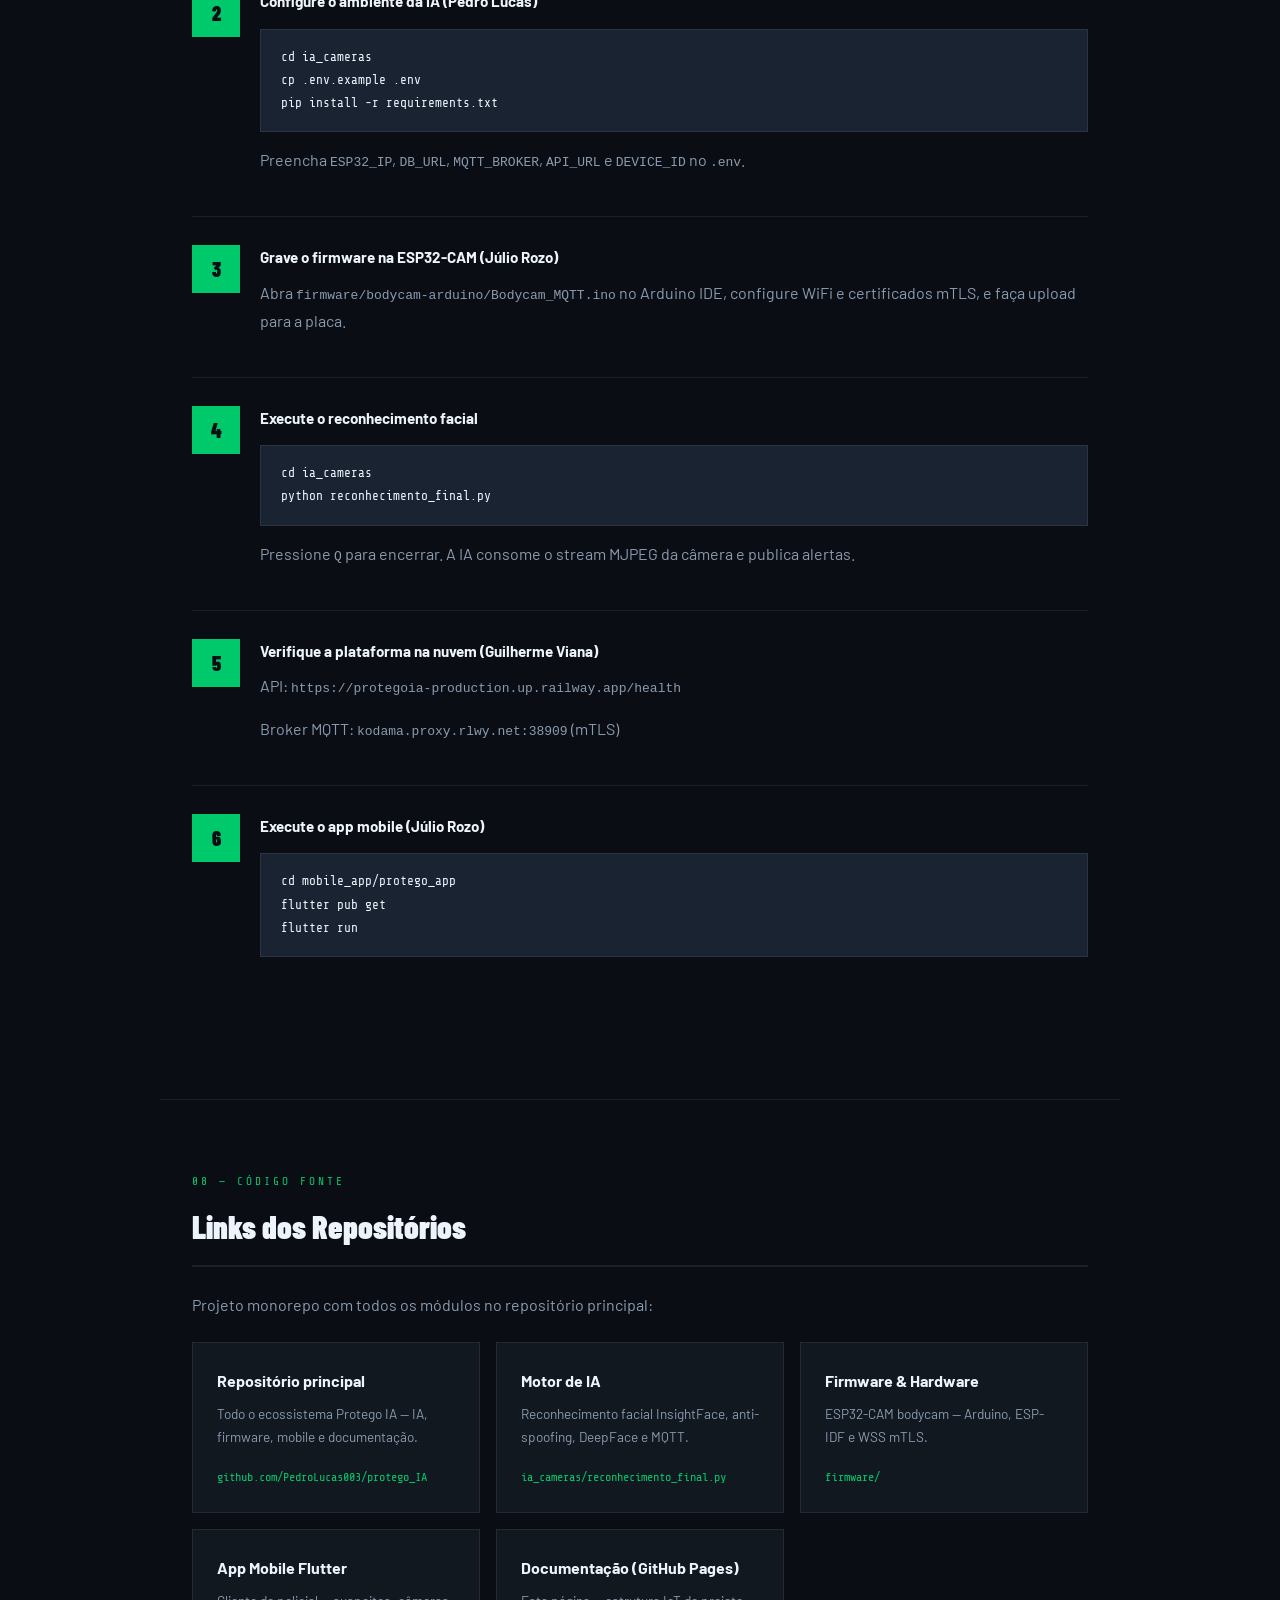
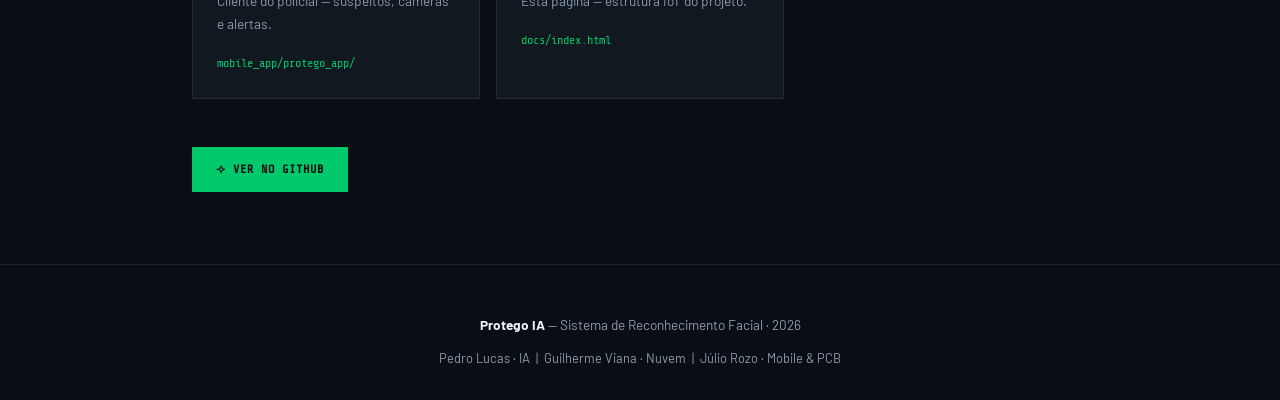
==== commit 189ddf3e: "docs: reestruturar GitHub Pages conforme molde IoT (8 modulos) Home, Arquitetura, Hardware, Platafor" ====
--- a/docs/index.html
+++ b/docs/index.html
@@ -1,2152 +1,463 @@
 <!DOCTYPE html>
 <html lang="pt-BR">
 <head>
-<meta charset="UTF-8">
-<meta name="viewport" content="width=device-width, initial-scale=1.0">
-<title>Protego IA — Sistema de Reconhecimento Facial</title>
-<link rel="preconnect" href="https://fonts.googleapis.com">
-<link href="https://fonts.googleapis.com/css2?family=Share+Tech+Mono&family=Barlow:wght@300;400;600;700;900&family=Barlow+Condensed:wght@700;900&display=swap" rel="stylesheet">
-<style>
-:root {
-  --verde:   #00ff88;
-  --azul:    #0af;
-  --vermelho:#ff3344;
-  --amarelo: #ffcc00;
-  --bg:      #060a0f;
-  --bg2:     #0c1420;
-  --bg3:     #111c2a;
-  --cinza:   #8899aa;
-  --branco:  #e8f0f8;
-  --fonte-mono: 'Share Tech Mono', monospace;
-  --fonte:      'Barlow', sans-serif;
-  --fonte-cond: 'Barlow Condensed', sans-serif;
-}
-
-*, *::before, *::after { box-sizing: border-box; margin: 0; padding: 0; }
-
-html { scroll-behavior: smooth; }
-
-body {
-  background: var(--bg);
-  color: var(--branco);
-  font-family: var(--fonte);
-  overflow-x: hidden;
-  cursor: crosshair;
-}
-
-/* ── SCANLINES OVERLAY ── */
-body::before {
-  content: '';
-  position: fixed; inset: 0;
-  background: repeating-linear-gradient(
-    0deg,
-    transparent,
-    transparent 2px,
-    rgba(0,255,136,0.015) 2px,
-    rgba(0,255,136,0.015) 4px
-  );
-  pointer-events: none;
-  z-index: 9999;
-}
-
-/* ── HERO ── */
-.hero {
-  min-height: 100vh;
-  display: grid;
-  grid-template-columns: 1fr 1fr;
-  position: relative;
-  overflow: hidden;
-}
-
-.hero-left {
-  display: flex;
-  flex-direction: column;
-  justify-content: center;
-  padding: 80px 60px;
-  position: relative;
-  z-index: 2;
-}
-
-.hero-right {
-  position: relative;
-  display: flex;
-  align-items: center;
-  justify-content: center;
-}
-
-/* Câmera animada */
-.cam-frame {
-  width: 340px;
-  height: 260px;
-  border: 2px solid var(--verde);
-  position: relative;
-  background: var(--bg2);
-  overflow: hidden;
-  box-shadow: 0 0 60px rgba(0,255,136,0.15), inset 0 0 40px rgba(0,0,0,0.8);
-}
-
-.cam-frame::before {
-  content: 'LIVE';
-  position: absolute;
-  top: 12px; right: 12px;
-  font-family: var(--fonte-mono);
-  font-size: 11px;
-  color: var(--vermelho);
-  letter-spacing: 2px;
-  animation: blink 1s step-end infinite;
-}
-
-.cam-frame::after {
-  content: '';
-  position: absolute;
-  top: 0; left: 0; right: 0;
-  height: 3px;
-  background: linear-gradient(90deg, transparent, var(--verde), transparent);
-  animation: scan 3s linear infinite;
-}
-
-@keyframes scan {
-  0%   { top: 0; opacity: 1; }
-  100% { top: 100%; opacity: 0.3; }
-}
-
-@keyframes blink {
-  0%, 100% { opacity: 1; }
-  50%       { opacity: 0; }
-}
-
-/* Face detection box animado */
-.face-box {
-  position: absolute;
-  top: 50%; left: 50%;
-  transform: translate(-50%, -50%);
-  width: 120px; height: 140px;
-}
-
-.face-box::before, .face-box::after {
-  content: '';
-  position: absolute;
-  width: 20px; height: 20px;
-  border-color: var(--verde);
-  border-style: solid;
-}
-.face-box::before {
-  top: 0; left: 0;
-  border-width: 2px 0 0 2px;
-}
-.face-box::after {
-  bottom: 0; right: 0;
-  border-width: 0 2px 2px 0;
-}
-
-.face-box-tr, .face-box-bl {
-  position: absolute;
-  width: 20px; height: 20px;
-  border-color: var(--verde);
-  border-style: solid;
-}
-.face-box-tr { top: 0; right: 0; border-width: 2px 2px 0 0; }
-.face-box-bl { bottom: 0; left: 0; border-width: 0 0 2px 2px; }
-
-.face-icon {
-  position: absolute;
-  top: 50%; left: 50%;
-  transform: translate(-50%, -50%);
-  font-size: 60px;
-  opacity: 0.3;
-  filter: grayscale(1);
-}
-
-.hud-line {
-  position: absolute;
-  font-family: var(--fonte-mono);
-  font-size: 10px;
-  color: var(--verde);
-}
-.hud-line:nth-child(1) { bottom: 40px; left: 12px; }
-.hud-line:nth-child(2) { bottom: 26px; left: 12px; }
-.hud-line:nth-child(3) { bottom: 12px; left: 12px; }
-.hud-date { top: 12px; left: 12px; color: var(--cinza); }
-
-.id-tag {
-  position: absolute;
-  bottom: -1px; left: 50%;
-  transform: translateX(-50%);
-  background: var(--verde);
-  color: var(--bg);
-  font-family: var(--fonte-mono);
-  font-size: 10px;
-  padding: 4px 16px;
-  letter-spacing: 2px;
-  font-weight: bold;
-  white-space: nowrap;
-  animation: flash 2s ease-in-out infinite;
-}
-
-@keyframes flash {
-  0%,100% { opacity: 1; }
-  50%      { opacity: 0.6; }
-}
-
-.cam-noise {
-  position: absolute; inset: 0;
-  background-image:
-    url("data:image/svg+xml,%3Csvg viewBox='0 0 200 200' xmlns='http://www.w3.org/2000/svg'%3E%3Cfilter id='n'%3E%3CfeTurbulence type='fractalNoise' baseFrequency='0.9' numOctaves='4' stitchTiles='stitch'/%3E%3C/filter%3E%3Crect width='100%25' height='100%25' filter='url(%23n)' opacity='0.05'/%3E%3C/svg%3E");
-  opacity: 0.4;
-  pointer-events: none;
-}
-
-/* ── BADGE STATUS ── */
-.badge {
-  display: inline-flex;
-  align-items: center;
-  gap: 8px;
-  background: rgba(0,255,136,0.08);
-  border: 1px solid rgba(0,255,136,0.3);
-  padding: 6px 16px;
-  font-family: var(--fonte-mono);
-  font-size: 11px;
-  color: var(--verde);
-  letter-spacing: 2px;
-  margin-bottom: 32px;
-}
-
-.badge-dot {
-  width: 6px; height: 6px;
-  border-radius: 50%;
-  background: var(--verde);
-  animation: pulse 2s ease-in-out infinite;
-}
-
-@keyframes pulse {
-  0%,100% { box-shadow: 0 0 0 0 rgba(0,255,136,0.6); }
-  50%      { box-shadow: 0 0 0 6px rgba(0,255,136,0); }
-}
-
-/* ── TÍTULO ── */
-.hero-title {
-  font-family: var(--fonte-cond);
-  font-size: clamp(52px, 7vw, 88px);
-  font-weight: 900;
-  line-height: 0.9;
-  letter-spacing: -2px;
-  margin-bottom: 24px;
-}
-
-.title-green { color: var(--verde); }
-.title-dim   { color: var(--cinza); font-weight: 300; font-size: 0.55em; letter-spacing: 4px; display: block; font-family: var(--fonte-mono); margin-bottom: 8px; }
-
-.hero-desc {
-  font-size: 16px;
-  color: var(--cinza);
-  line-height: 1.7;
-  max-width: 480px;
-  margin-bottom: 40px;
-}
-
-/* ── BOTÕES ── */
-.btn-row { display: flex; gap: 16px; flex-wrap: wrap; }
-
-.btn {
-  display: inline-flex;
-  align-items: center;
-  gap: 10px;
-  padding: 14px 28px;
-  font-family: var(--fonte-mono);
-  font-size: 12px;
-  letter-spacing: 2px;
-  text-decoration: none;
-  text-transform: uppercase;
-  transition: all 0.2s;
-  cursor: pointer;
-  border: none;
-}
-
-.btn-primary {
-  background: var(--verde);
-  color: var(--bg);
-  font-weight: bold;
-}
-.btn-primary:hover {
-  background: #fff;
-  box-shadow: 0 0 30px rgba(0,255,136,0.5);
-}
-
-.btn-outline {
-  background: transparent;
-  color: var(--verde);
-  border: 1px solid var(--verde);
-}
-.btn-outline:hover {
-  background: rgba(0,255,136,0.1);
-  box-shadow: 0 0 20px rgba(0,255,136,0.2);
-}
-
-/* ── GRID BG ── */
-.hero::before {
-  content: '';
-  position: absolute; inset: 0;
-  background-image:
-    linear-gradient(rgba(0,255,136,0.04) 1px, transparent 1px),
-    linear-gradient(90deg, rgba(0,255,136,0.04) 1px, transparent 1px);
-  background-size: 40px 40px;
-  pointer-events: none;
-}
-
-/* ── STATS BAR ── */
-.stats-bar {
-  background: var(--bg2);
-  border-top: 1px solid rgba(0,255,136,0.15);
-  border-bottom: 1px solid rgba(0,255,136,0.15);
-  display: flex;
-  justify-content: center;
-  gap: 0;
-}
-
-.stat {
-  flex: 1;
-  max-width: 200px;
-  padding: 28px 20px;
-  text-align: center;
-  border-right: 1px solid rgba(255,255,255,0.06);
-}
-.stat:last-child { border-right: none; }
-
-.stat-num {
-  font-family: var(--fonte-cond);
-  font-size: 36px;
-  font-weight: 900;
-  color: var(--verde);
-  line-height: 1;
-}
-
-.stat-label {
-  font-family: var(--fonte-mono);
-  font-size: 10px;
-  color: var(--cinza);
-  letter-spacing: 2px;
-  margin-top: 6px;
-}
-
-/* ── SEÇÕES ── */
-section { padding: 100px 60px; max-width: 1200px; margin: 0 auto; }
-
-.section-label {
-  font-family: var(--fonte-mono);
-  font-size: 11px;
-  color: var(--verde);
-  letter-spacing: 4px;
-  text-transform: uppercase;
-  margin-bottom: 16px;
-}
-
-.section-title {
-  font-family: var(--fonte-cond);
-  font-size: clamp(36px, 4vw, 56px);
-  font-weight: 900;
-  line-height: 1;
-  margin-bottom: 60px;
-}
-
-/* ── ARQUITETURA ── */
-.arch-flow {
-  display: flex;
-  align-items: center;
-  gap: 0;
-  flex-wrap: wrap;
-  justify-content: center;
-  margin-bottom: 60px;
-}
-
-.arch-node {
-  background: var(--bg2);
-  border: 1px solid rgba(0,255,136,0.2);
-  padding: 20px 24px;
-  text-align: center;
-  min-width: 130px;
-  position: relative;
-  transition: all 0.3s;
-}
-
-.arch-node:hover {
-  border-color: var(--verde);
-  box-shadow: 0 0 20px rgba(0,255,136,0.15);
-  transform: translateY(-4px);
-}
-
-.arch-node-icon {
-  font-size: 28px;
-  margin-bottom: 8px;
-}
-
-.arch-node-name {
-  font-family: var(--fonte-mono);
-  font-size: 11px;
-  color: var(--verde);
-  letter-spacing: 1px;
-}
-
-.arch-node-sub {
-  font-size: 10px;
-  color: var(--cinza);
-  margin-top: 4px;
-}
-
-.arch-arrow {
-  font-size: 20px;
-  color: rgba(0,255,136,0.4);
-  padding: 0 8px;
-  flex-shrink: 0;
-}
-
-/* ── TECH GRID ── */
-.tech-grid {
-  display: grid;
-  grid-template-columns: repeat(auto-fill, minmax(160px, 1fr));
-  gap: 16px;
-}
-
-.tech-card {
-  background: var(--bg2);
-  border: 1px solid rgba(255,255,255,0.06);
-  padding: 20px;
-  transition: all 0.3s;
-  position: relative;
-  overflow: hidden;
-}
-
-.tech-card::before {
-  content: '';
-  position: absolute;
-  bottom: 0; left: 0; right: 0;
-  height: 2px;
-  background: var(--verde);
-  transform: scaleX(0);
-  transition: transform 0.3s;
-}
-
-.tech-card:hover::before { transform: scaleX(1); }
-.tech-card:hover {
-  border-color: rgba(0,255,136,0.2);
-  background: var(--bg3);
-}
-
-.tech-name {
-  font-family: var(--fonte-mono);
-  font-size: 13px;
-  color: var(--branco);
-  margin-bottom: 4px;
-}
-
-.tech-role {
-  font-size: 11px;
-  color: var(--cinza);
-}
-
-.tech-badge {
-  display: inline-block;
-  font-family: var(--fonte-mono);
-  font-size: 9px;
-  padding: 2px 8px;
-  margin-top: 8px;
-  letter-spacing: 1px;
-}
-
-.badge-ia     { background: rgba(0,255,136,0.15); color: var(--verde); }
-.badge-cloud  { background: rgba(0,170,255,0.15); color: var(--azul); }
-.badge-mobile { background: rgba(255,204,0,0.15);  color: var(--amarelo); }
-.badge-infra  { background: rgba(255,51,68,0.15);  color: var(--vermelho); }
-
-/* ── MÓDULOS ── */
-.modulos-grid {
-  display: grid;
-  grid-template-columns: repeat(auto-fill, minmax(280px, 1fr));
-  gap: 20px;
-}
-
-.modulo-card {
-  background: var(--bg2);
-  border: 1px solid rgba(255,255,255,0.06);
-  padding: 28px;
-  transition: all 0.3s;
-}
-
-.modulo-card:hover {
-  border-color: rgba(0,255,136,0.3);
-  box-shadow: 0 8px 40px rgba(0,0,0,0.4);
-}
-
-.modulo-num {
-  font-family: var(--fonte-mono);
-  font-size: 11px;
-  color: var(--verde);
-  letter-spacing: 2px;
-  margin-bottom: 12px;
-}
-
-.modulo-name {
-  font-family: var(--fonte-cond);
-  font-size: 22px;
-  font-weight: 700;
-  margin-bottom: 10px;
-}
-
-.modulo-desc {
-  font-size: 13px;
-  color: var(--cinza);
-  line-height: 1.6;
-}
-
-/* ── TEAM ── */
-.team-grid {
-  display: grid;
-  grid-template-columns: repeat(3, 1fr);
-  gap: 24px;
-}
-
-.team-card {
-  background: var(--bg2);
-  border: 1px solid rgba(255,255,255,0.06);
-  padding: 36px 28px;
-  text-align: center;
-  position: relative;
-  overflow: hidden;
-  transition: all 0.3s;
-}
-
-.team-card::before {
-  content: '';
-  position: absolute;
-  top: 0; left: 0; right: 0;
-  height: 3px;
-}
-
-.team-card:nth-child(1)::before { background: var(--verde); }
-.team-card:nth-child(2)::before { background: var(--azul); }
-.team-card:nth-child(3)::before { background: var(--amarelo); }
-
-.team-card:hover {
-  transform: translateY(-8px);
-  box-shadow: 0 20px 60px rgba(0,0,0,0.5);
-}
-
-.team-avatar {
-  width: 80px; height: 80px;
-  border-radius: 50%;
-  background: var(--bg3);
-  display: flex;
-  align-items: center;
-  justify-content: center;
-  font-size: 36px;
-  margin: 0 auto 20px;
-  border: 2px solid rgba(255,255,255,0.08);
-}
-
-.team-name {
-  font-family: var(--fonte-cond);
-  font-size: 20px;
-  font-weight: 700;
-  margin-bottom: 6px;
-}
-
-.team-role {
-  font-family: var(--fonte-mono);
-  font-size: 10px;
-  letter-spacing: 2px;
-  margin-bottom: 20px;
-}
-
-.team-card:nth-child(1) .team-role { color: var(--verde); }
-.team-card:nth-child(2) .team-role { color: var(--azul); }
-.team-card:nth-child(3) .team-role { color: var(--amarelo); }
-
-.team-tags {
-  display: flex;
-  flex-wrap: wrap;
-  gap: 6px;
-  justify-content: center;
-}
-
-.tag {
-  font-family: var(--fonte-mono);
-  font-size: 9px;
-  padding: 3px 10px;
-  background: rgba(255,255,255,0.05);
-  color: var(--cinza);
-  letter-spacing: 1px;
-}
-
-/* ── FLUXO OPERACIONAL ── */
-.fluxo-steps {
-  display: flex;
-  flex-direction: column;
-  gap: 0;
-  position: relative;
-  max-width: 700px;
-}
-
-.fluxo-step {
-  display: flex;
-  gap: 24px;
-  align-items: flex-start;
-  padding: 24px 0;
-  border-bottom: 1px solid rgba(255,255,255,0.04);
-  position: relative;
-}
-
-.step-num {
-  flex-shrink: 0;
-  width: 36px; height: 36px;
-  border: 2px solid var(--verde);
-  display: flex;
-  align-items: center;
-  justify-content: center;
-  font-family: var(--fonte-mono);
-  font-size: 13px;
-  color: var(--verde);
-}
-
-.step-content h4 {
-  font-family: var(--fonte-cond);
-  font-size: 18px;
-  font-weight: 700;
-  margin-bottom: 6px;
-}
-
-.step-content p {
-  font-size: 13px;
-  color: var(--cinza);
-  line-height: 1.6;
-}
-
-/* ── STATUS ── */
-.status-grid {
-  display: grid;
-  grid-template-columns: repeat(auto-fill, minmax(250px, 1fr));
-  gap: 16px;
-}
-
-.status-item {
-  display: flex;
-  align-items: center;
-  gap: 14px;
-  background: var(--bg2);
-  padding: 16px 20px;
-  border: 1px solid rgba(255,255,255,0.06);
-}
-
-.status-dot {
-  width: 10px; height: 10px;
-  border-radius: 50%;
-  flex-shrink: 0;
-}
-.status-dot.ok      { background: var(--verde); box-shadow: 0 0 8px var(--verde); }
-.status-dot.pending { background: var(--amarelo); }
-.status-dot.off     { background: var(--cinza); }
-
-.status-text {
-  font-size: 13px;
-  color: var(--branco);
-}
-
-.status-sub {
-  font-family: var(--fonte-mono);
-  font-size: 10px;
-  color: var(--cinza);
-  margin-top: 2px;
-}
-
-/* ── FOOTER ── */
-footer {
-  background: var(--bg2);
-  border-top: 1px solid rgba(0,255,136,0.1);
-  padding: 40px 60px;
-  text-align: center;
-}
-
-.footer-title {
-  font-family: var(--fonte-cond);
-  font-size: 28px;
-  font-weight: 900;
-  color: var(--verde);
-  letter-spacing: -1px;
-  margin-bottom: 8px;
-}
-
-.footer-sub {
-  font-family: var(--fonte-mono);
-  font-size: 11px;
-  color: var(--cinza);
-  letter-spacing: 3px;
-}
-
-/* ── DIVIDER ── */
-.divider {
-  height: 1px;
-  background: linear-gradient(90deg, transparent, rgba(0,255,136,0.2), transparent);
-  margin: 0 60px;
-}
-
-/* ── ANIMAÇÕES DE ENTRADA ── */
-.reveal {
-  opacity: 0;
-  transform: translateY(30px);
-  transition: opacity 0.6s ease, transform 0.6s ease;
-}
-.reveal.visible {
-  opacity: 1;
-  transform: translateY(0);
-}
-
-/* ── NAVBAR ── */
-.navbar {
-  position: sticky;
-  top: 0;
-  z-index: 1000;
-  background: rgba(6,10,15,0.92);
-  backdrop-filter: blur(12px);
-  border-bottom: 1px solid rgba(0,255,136,0.12);
-  display: flex;
-  align-items: center;
-  justify-content: space-between;
-  padding: 0 48px;
-  height: 52px;
-}
-.navbar-brand {
-  font-family: var(--fonte-cond);
-  font-size: 16px;
-  font-weight: 900;
-  letter-spacing: 3px;
-  color: var(--verde);
-}
-.navbar-links {
-  display: flex;
-  gap: 6px;
-  list-style: none;
-}
-.navbar-links a {
-  font-family: var(--fonte-mono);
-  font-size: 10px;
-  color: var(--cinza);
-  text-decoration: none;
-  letter-spacing: 1.5px;
-  padding: 6px 12px;
-  border: 1px solid transparent;
-  transition: all 0.2s;
-}
-.navbar-links a:hover {
-  color: var(--verde);
-  border-color: rgba(0,255,136,0.3);
-}
-
-/* ── EXECUTAR SECTION ── */
-.exec-steps { display: flex; flex-direction: column; gap: 20px; margin-top: 32px; }
-.exec-step {
-  display: grid;
-  grid-template-columns: 56px 1fr;
-  gap: 20px;
-  align-items: flex-start;
-  background: var(--bg2);
-  border: 1px solid rgba(255,255,255,0.06);
-  padding: 24px;
-}
-.exec-step-num {
-  font-family: var(--fonte-cond);
-  font-size: 32px;
-  font-weight: 900;
-  color: rgba(0,255,136,0.25);
-  line-height: 1;
-}
-.exec-step h4 {
-  font-family: var(--fonte-cond);
-  font-size: 14px;
-  font-weight: 700;
-  letter-spacing: 2px;
-  color: var(--branco);
-  margin-bottom: 10px;
-}
-.exec-step p { font-size: 13px; color: var(--cinza); line-height: 1.7; margin-bottom: 12px; }
-.exec-code {
-  background: var(--bg);
-  border-left: 3px solid var(--verde);
-  padding: 12px 16px;
-  font-family: var(--fonte-mono);
-  font-size: 11px;
-  color: var(--verde);
-  line-height: 1.8;
-  overflow-x: auto;
-}
-
-/* ── CÓDIGO FONTE SECTION ── */
-.repo-grid { display: grid; grid-template-columns: repeat(auto-fit, minmax(260px, 1fr)); gap: 16px; margin-top: 32px; }
-.repo-card {
-  background: var(--bg2);
-  border: 1px solid rgba(255,255,255,0.06);
-  padding: 24px;
-  transition: border-color 0.2s;
-}
-.repo-card:hover { border-color: rgba(0,255,136,0.3); }
-.repo-card-num { font-family: var(--fonte-mono); font-size: 10px; color: rgba(0,255,136,0.4); letter-spacing: 2px; margin-bottom: 10px; }
-.repo-card h4 { font-family: var(--fonte-cond); font-size: 15px; font-weight: 700; letter-spacing: 1px; color: var(--branco); margin-bottom: 8px; }
-.repo-card p { font-size: 12px; color: var(--cinza); line-height: 1.7; margin-bottom: 14px; }
-.repo-card code { font-family: var(--fonte-mono); font-size: 10px; color: var(--azul); }
-.repo-link-box {
-  display: flex;
-  align-items: center;
-  gap: 20px;
-  background: var(--bg2);
-  border: 1px solid rgba(0,255,136,0.2);
-  padding: 24px 28px;
-  margin-top: 24px;
-}
-.repo-link-url { font-family: var(--fonte-mono); font-size: 12px; color: var(--verde); }
-.btn-repo {
-  margin-left: auto;
-  font-family: var(--fonte-cond);
-  font-size: 12px;
-  font-weight: 700;
-  letter-spacing: 2px;
-  color: var(--bg);
-  background: var(--verde);
-  border: none;
-  padding: 10px 20px;
-  text-decoration: none;
-  transition: opacity 0.2s;
-  white-space: nowrap;
-}
-.btn-repo:hover { opacity: 0.85; }
-
-/* ── DOCUMENTAÇÃO DE CONTRIBUIÇÕES ── */
-.contrib-block {
-  background: var(--bg2);
-  border: 1px solid rgba(255,255,255,0.06);
-  padding: 32px;
-  margin-bottom: 28px;
-}
-.contrib-author {
-  display: flex;
-  align-items: center;
-  gap: 16px;
-  margin-bottom: 24px;
-  padding-bottom: 20px;
-  border-bottom: 1px solid rgba(255,255,255,0.06);
-}
-.contrib-avatar { font-size: 40px; }
-.contrib-name {
-  font-family: var(--fonte-cond);
-  font-size: 28px;
-  font-weight: 900;
-}
-.contrib-role {
-  font-family: var(--fonte-mono);
-  font-size: 11px;
-  color: var(--verde);
-  letter-spacing: 2px;
-}
-.doc-h3 {
-  font-family: var(--fonte-cond);
-  font-size: 20px;
-  font-weight: 700;
-  color: var(--branco);
-  margin: 28px 0 12px;
-}
-.doc-h4 {
-  font-family: var(--fonte-mono);
-  font-size: 12px;
-  color: var(--azul);
-  letter-spacing: 1px;
-  margin: 20px 0 10px;
-}
-.doc-p {
-  font-size: 14px;
-  color: var(--cinza);
-  line-height: 1.8;
-  margin-bottom: 12px;
-}
-.doc-ul {
-  list-style: none;
-  margin: 12px 0 20px;
-}
-.doc-ul li {
-  font-size: 13px;
-  color: var(--cinza);
-  padding: 6px 0 6px 18px;
-  position: relative;
-  line-height: 1.6;
-}
-.doc-ul li::before {
-  content: '▸';
-  position: absolute;
-  left: 0;
-  color: var(--verde);
-}
-.doc-table {
-  width: 100%;
-  border-collapse: collapse;
-  margin: 16px 0 24px;
-  font-size: 13px;
-}
-.doc-table th, .doc-table td {
-  border: 1px solid rgba(255,255,255,0.08);
-  padding: 10px 14px;
-  text-align: left;
-}
-.doc-table th {
-  font-family: var(--fonte-mono);
-  font-size: 11px;
-  color: var(--verde);
-  letter-spacing: 1px;
-  background: var(--bg3);
-}
-.doc-table td { color: var(--cinza); }
-.doc-code {
-  background: var(--bg3);
-  border: 1px solid rgba(0,255,136,0.15);
-  padding: 16px 20px;
-  font-family: var(--fonte-mono);
-  font-size: 12px;
-  line-height: 1.8;
-  overflow-x: auto;
-  margin: 12px 0 20px;
-  color: var(--branco);
-}
-.doc-flow {
-  background: var(--bg3);
-  border-left: 3px solid var(--verde);
-  padding: 20px 24px;
-  font-family: var(--fonte-mono);
-  font-size: 11px;
-  line-height: 2;
-  color: var(--cinza);
-  margin: 16px 0 24px;
-  white-space: pre-line;
-}
-.feature-grid {
-  display: grid;
-  grid-template-columns: repeat(auto-fit, minmax(240px, 1fr));
-  gap: 14px;
-  margin-top: 20px;
-}
-.feature-item {
-  background: var(--bg3);
-  border: 1px solid rgba(0,255,136,0.12);
-  padding: 16px 18px;
-  font-size: 13px;
-  color: var(--cinza);
-  line-height: 1.6;
-}
-.feature-item strong {
-  display: block;
-  color: var(--branco);
-  font-size: 14px;
-  margin-bottom: 6px;
-}
-
-/* ── MOBILE ── */
-@media (max-width: 768px) {
-  .hero { grid-template-columns: 1fr; }
-  .hero-right { display: none; }
-  section { padding: 60px 24px; }
-  .team-grid { grid-template-columns: 1fr; }
-  .stats-bar { flex-wrap: wrap; }
-  footer { padding: 40px 24px; }
-  .divider { margin: 0 24px; }
-  .navbar { padding: 0 24px; }
-  .navbar-links { display: none; }
-  .exec-step { grid-template-columns: 1fr; }
-}
-</style>
+  <meta charset="UTF-8">
+  <meta name="viewport" content="width=device-width, initial-scale=1.0">
+  <title>Protego IA — Projeto IoT</title>
+  <link rel="preconnect" href="https://fonts.googleapis.com">
+  <link href="https://fonts.googleapis.com/css2?family=Share+Tech+Mono&family=Barlow:wght@400;600;700&family=Barlow+Condensed:wght@700;900&display=swap" rel="stylesheet">
+  <link rel="stylesheet" href="style.css">
 </head>
 <body>
 
-<!-- ═══ NAVBAR ═══ -->
 <nav class="navbar">
-  <div class="navbar-brand">PROTEGO IA</div>
+  <a class="navbar-brand" href="#home">PROTEGO IA</a>
   <ul class="navbar-links">
-    <li><a href="#arquitetura">ARQUITETURA</a></li>
-    <li><a href="#hardware">HARDWARE</a></li>
-    <li><a href="#tecnologias">STACK</a></li>
-    <li><a href="#modulos">BACKEND</a></li>
-    <li><a href="#operacao">OPERAÇÃO</a></li>
-    <li><a href="#mqtt">MQTT</a></li>
-    <li><a href="#aplicativo">APP</a></li>
-    <li><a href="#contrib-pedro">IA</a></li>
-    <li><a href="#contrib-guilherme">NUVEM</a></li>
-    <li><a href="#contrib-julio">MOBILE</a></li>
-    <li><a href="#demonstracao">DEMO</a></li>
-    <li><a href="#executar">EXECUTAR</a></li>
-    <li><a href="#codigo">CÓDIGO</a></li>
+    <li><a href="#home">01 HOME</a></li>
+    <li><a href="#arquitetura">02 ARQUITETURA</a></li>
+    <li><a href="#hardware">03 HARDWARE</a></li>
+    <li><a href="#plataforma">04 PLATAFORMA</a></li>
+    <li><a href="#aplicativo">05 APLICATIVO</a></li>
+    <li><a href="#demonstracao">06 DEMO</a></li>
+    <li><a href="#executar">07 EXECUTAR</a></li>
+    <li><a href="#codigo">08 CÓDIGO</a></li>
   </ul>
 </nav>
 
-<!-- ═══ HERO ═══ -->
-<div class="hero">
-  <div class="hero-left">
-    <div class="badge">
-      <span class="badge-dot"></span>
-      SISTEMA ATIVO · V2.0
-    </div>
-
-    <h1 class="hero-title">
-      <span class="title-dim">// PROJETO</span>
-      <span class="title-green">PROTEGO</span><br>IA
-    </h1>
-
-    <p class="hero-desc">
-      Sistema de reconhecimento facial em tempo real para operações policiais.
-      Identifica alvos, exibe fichas completas e emite alertas instantâneos
-      via MQTT — do ESP32-CAM ao app Flutter, tudo integrado na nuvem.
-    </p>
-
-    <div class="btn-row">
-      <a href="https://github.com/PedroLucas003/protego_IA" class="btn btn-primary" target="_blank">
-        ⟢ VER REPOSITÓRIO
-      </a>
-      <a href="#arquitetura" class="btn btn-outline">
-        ↓ SAIBA MAIS
-      </a>
-    </div>
-  </div>
-
-  <div class="hero-right">
-    <div class="cam-frame">
-      <div class="cam-noise"></div>
-      <span class="hud-line hud-date" style="position:absolute;top:12px;left:12px;font-family:'Share Tech Mono',monospace;font-size:10px;color:#8899aa;">23/03/2026 &nbsp; 01:10:36</span>
-      <div class="face-box" style="animation: none;">
-        <div class="face-box-tr"></div>
-        <div class="face-box-bl"></div>
-        <div class="face-icon">👤</div>
-      </div>
-      <div class="hud-line" style="bottom:54px;left:12px;font-family:'Share Tech Mono',monospace;font-size:9px;color:#00ff88;">■ RECONHECIDO</div>
-      <div class="hud-line" style="bottom:40px;left:12px;font-family:'Share Tech Mono',monospace;font-size:9px;color:#ffcc00;">PERIGO: ALTO</div>
-      <div class="hud-line" style="bottom:26px;left:12px;font-family:'Share Tech Mono',monospace;font-size:9px;color:#0af;">CONFIANÇA: 92.5%</div>
-      <div class="hud-line" style="bottom:12px;left:12px;font-family:'Share Tech Mono',monospace;font-size:9px;color:#ff3344;">⚠ MANDADO ATIVO</div>
-      <div class="id-tag">ALVO IDENTIFICADO</div>
-    </div>
-  </div>
-</div>
-
-<!-- ═══ STATS ═══ -->
-<div class="stats-bar">
-  <div class="stat">
-    <div class="stat-num">512</div>
-    <div class="stat-label">DIMS / ARCFACE</div>
-  </div>
-  <div class="stat">
-    <div class="stat-num">99%</div>
-    <div class="stat-label">PRECISÃO LFW</div>
-  </div>
-  <div class="stat">
-    <div class="stat-num">60+</div>
-    <div class="stat-label">FPS DISPLAY</div>
-  </div>
-  <div class="stat">
-    <div class="stat-num">7</div>
-    <div class="stat-label">MÓDULOS BACKEND</div>
-  </div>
-  <div class="stat">
-    <div class="stat-num">3</div>
-    <div class="stat-label">DEVS NO PROJETO</div>
-  </div>
-</div>
-
-<!-- ═══ ARQUITETURA ═══ -->
+<!-- ═══════════════════════════════════════════════════════════
+     01 — HOME: visão geral do projeto
+     ═══════════════════════════════════════════════════════════ -->
+<section id="home">
+  <p class="section-num">01 — HOME</p>
+  <h1><span>PROTEGO</span> IA</h1>
+  <p class="lead">
+    Sistema IoT de reconhecimento facial em tempo real para operações policiais.
+    Bodycam ESP32-CAM, motor de IA em Python, nuvem com MQTT seguro e aplicativo
+    mobile Flutter — ecossistema integrado de ponta a ponta.
+  </p>
+
+  <div class="equipe-resumo">
+    <div class="equipe-item">
+      <strong>Pedro Lucas</strong>
+      <span>Inteligência Artificial</span>
+    </div>
+    <div class="equipe-item">
+      <strong>Guilherme Viana</strong>
+      <span>Nuvem &amp; Broker MQTT</span>
+    </div>
+    <div class="equipe-item">
+      <strong>Júlio Rozo</strong>
+      <span>Mobile · PCB · Documentação</span>
+    </div>
+  </div>
+</section>
+
+<hr class="divider">
+
+<!-- ═══════════════════════════════════════════════════════════
+     02 — ARQUITETURA: comunicação entre hardware, backend e app
+     ═══════════════════════════════════════════════════════════ -->
 <section id="arquitetura">
-  <div class="reveal">
-    <div class="section-label">// 01 — ARQUITETURA</div>
-    <h2 class="section-title">Fluxo do Sistema</h2>
-  </div>
-
-  <div class="arch-flow reveal">
-    <div class="arch-node">
-      <div class="arch-node-icon">📷</div>
-      <div class="arch-node-name">ESP32-CAM</div>
-      <div class="arch-node-sub">Stream MJPEG</div>
-    </div>
+  <p class="section-num">02 — ARQUITETURA</p>
+  <h2>Comunicação entre Hardware, Backend e App</h2>
+
+  <p>Fluxo geral do ecossistema Protego IA:</p>
+
+  <div class="arch-flow">
+    <div class="arch-node"><div class="icon">📷</div><div class="name">ESP32-CAM</div><div class="sub">Stream MJPEG</div></div>
     <div class="arch-arrow">→</div>
-    <div class="arch-node">
-      <div class="arch-node-icon">🤖</div>
-      <div class="arch-node-name">Python IA</div>
-      <div class="arch-node-sub">InsightFace ArcFace</div>
-    </div>
+    <div class="arch-node"><div class="icon">🤖</div><div class="name">Python IA</div><div class="sub">InsightFace</div></div>
     <div class="arch-arrow">→</div>
-    <div class="arch-node">
-      <div class="arch-node-icon">📡</div>
-      <div class="arch-node-name">MQTT</div>
-      <div class="arch-node-sub">EMQX / Railway mTLS</div>
-    </div>
+    <div class="arch-node"><div class="icon">📡</div><div class="name">MQTT (EMQX)</div><div class="sub">mTLS · Railway</div></div>
     <div class="arch-arrow">→</div>
-    <div class="arch-node">
-      <div class="arch-node-icon">⚡</div>
-      <div class="arch-node-name">FastAPI</div>
-      <div class="arch-node-sub">REST + WebSocket</div>
-    </div>
+    <div class="arch-node"><div class="icon">⚡</div><div class="name">FastAPI</div><div class="sub">REST API</div></div>
     <div class="arch-arrow">→</div>
-    <div class="arch-node">
-      <div class="arch-node-icon">📱</div>
-      <div class="arch-node-name">Flutter</div>
-      <div class="arch-node-sub">App do Policial</div>
-    </div>
-  </div>
-
-  <div class="arch-flow reveal" style="margin-top:16px;">
-    <div class="arch-node" style="min-width:200px;">
-      <div class="arch-node-icon">🗄️</div>
-      <div class="arch-node-name">PostgreSQL</div>
-      <div class="arch-node-sub">Railway Cloud · Alvos + Detecções</div>
-    </div>
-    <div class="arch-arrow">↕</div>
-    <div class="arch-node" style="min-width:200px;">
-      <div class="arch-node-icon">☁️</div>
-      <div class="arch-node-name">Railway</div>
-      <div class="arch-node-sub">PostgreSQL + Mosquitto + FastAPI</div>
-    </div>
-  </div>
-</section>
-
-<div class="divider"></div>
-
-<!-- ═══ HARDWARE IOT ═══ -->
+    <div class="arch-node"><div class="icon">🗄️</div><div class="name">PostgreSQL</div><div class="sub">Railway</div></div>
+    <div class="arch-arrow">→</div>
+    <div class="arch-node"><div class="icon">📱</div><div class="name">Flutter App</div><div class="sub">Policial</div></div>
+  </div>
+
+  <div class="content-block">
+    <div class="autor-tag">PEDRO LUCAS — MOTOR DE IA</div>
+    <p>O módulo de IA processa o stream da ESP32-CAM, identifica rostos contra alvos cadastrados e dispara alertas via MQTT e API. Roda em Python 3.12 no notebook do operador.</p>
+    <pre>ESP32-CAM (stream MJPEG)
+    ↓  VideoStream thread
+    ↓  ThreadIA (a cada 3 frames)
+    ↓  InsightFace buffalo_l → embedding 512-dim
+    ↓  Comparação por cosseno + anti-spoofing + prova de vida
+    ↓  DeepFace → emoção (thread separada)
+    ↓  MQTT + POST /deteccoes e /alertas → PostgreSQL
+    ↓  HUD OpenCV em tempo real</pre>
+  </div>
+
+  <h3>Níveis de perigo e similaridade</h3>
+  <table>
+    <thead>
+      <tr><th>Nível</th><th>Tolerância</th><th>Similaridade mínima</th></tr>
+    </thead>
+    <tbody>
+      <tr><td>CRÍTICO</td><td>0.30</td><td>0.70</td></tr>
+      <tr><td>ALTO</td><td>0.35</td><td>0.65</td></tr>
+      <tr><td>MÉDIO</td><td>0.40</td><td>0.60</td></tr>
+      <tr><td>BAIXO</td><td>0.45</td><td>0.55</td></tr>
+    </tbody>
+  </table>
+
+  <div class="img-placeholder" style="margin-top:24px;">
+    <div class="icon">📐</div>
+    <span>DIAGRAMA DE ARQUITETURA · INSERIR IMAGEM</span>
+    <!-- <img src="images/arquitetura.png" alt="Diagrama de arquitetura"> -->
+  </div>
+</section>
+
+<hr class="divider">
+
+<!-- ═══════════════════════════════════════════════════════════
+     03 — HARDWARE IOT: dispositivos como ESP32 e sensores
+     ═══════════════════════════════════════════════════════════ -->
 <section id="hardware">
-  <div class="reveal">
-    <div class="section-label">// 02 — HARDWARE IOT</div>
-    <h2 class="section-title">Bodycam ESP32-CAM &amp; PCB</h2>
-  </div>
-
-  <div class="reveal" style="margin-bottom:40px;">
-    <p class="doc-p" style="max-width:760px;">
-      Hardware de captura do Protego IA: módulo ESP32-CAM acoplado a placa de suporte (PCB) para uso
-      em bodycam policial. O firmware evoluiu em fases — Arduino com stream MJPEG e MQTT mTLS,
-      ESP-IDF (phase3) e WebSocket seguro com mTLS (phase5). Documentação técnica e integração
-      com a nuvem por <strong style="color:var(--branco);">Júlio Rozo</strong>.
-    </p>
-  </div>
-
-  <div class="reveal" style="display:grid;grid-template-columns:repeat(auto-fit,minmax(200px,1fr));gap:16px;margin-bottom:32px;">
-    <div style="background:var(--bg2);border:1px solid rgba(255,255,255,0.06);padding:20px;">
-      <div style="font-family:var(--fonte-mono);font-size:10px;color:var(--verde);letter-spacing:2px;margin-bottom:8px;">MICROCONTROLADOR</div>
-      <div style="font-size:13px;color:var(--branco);">ESP32 Dual-Core</div>
-      <div style="font-size:11px;color:var(--cinza);margin-top:4px;">Wi-Fi 802.11 b/g/n · PSRAM</div>
-    </div>
-    <div style="background:var(--bg2);border:1px solid rgba(255,255,255,0.06);padding:20px;">
-      <div style="font-family:var(--fonte-mono);font-size:10px;color:var(--azul);letter-spacing:2px;margin-bottom:8px;">CÂMERA</div>
-      <div style="font-size:13px;color:var(--branco);">OV2640</div>
-      <div style="font-size:11px;color:var(--cinza);margin-top:4px;">Até 2MP · MJPEG HTTP</div>
-    </div>
-    <div style="background:var(--bg2);border:1px solid rgba(255,255,255,0.06);padding:20px;">
-      <div style="font-family:var(--fonte-mono);font-size:10px;color:var(--amarelo);letter-spacing:2px;margin-bottom:8px;">PCB / BODYCAM</div>
-      <div style="font-size:13px;color:var(--branco);">Placa de suporte</div>
-      <div style="font-size:11px;color:var(--cinza);margin-top:4px;">Alimentação, fixação e conectores</div>
-    </div>
-    <div style="background:var(--bg2);border:1px solid rgba(255,255,255,0.06);padding:20px;">
-      <div style="font-family:var(--fonte-mono);font-size:10px;color:var(--vermelho);letter-spacing:2px;margin-bottom:8px;">SEGURANÇA</div>
-      <div style="font-size:13px;color:var(--branco);">MQTT mTLS</div>
-      <div style="font-size:11px;color:var(--cinza);margin-top:4px;">CA + certificados cliente</div>
-    </div>
-  </div>
-
-  <div class="reveal feature-grid">
-    <div class="feature-item">
-      <strong>firmware/bodycam-arduino</strong>
-      Stream MJPEG + cliente MQTT com mTLS. Publica status ONLINE no broker Railway (kodama.proxy.rlwy.net:38909).
-    </div>
-    <div class="feature-item">
-      <strong>firmware/phase3-esp-idf</strong>
-      Firmware nativo ESP-IDF com PlatformIO — evolução da bodycam para produção.
-    </div>
-    <div class="feature-item">
-      <strong>firmware/phase5-wss-mtls</strong>
-      WebSocket seguro com autenticação mútua — fase avançada de comunicação IoT.
-    </div>
-    <div class="feature-item">
-      <strong>Projeto da placa (PCB)</strong>
-      Layout e documentação do circuito de suporte à ESP32-CAM para operação em campo como bodycam.
-    </div>
-  </div>
-</section>
-
-<div class="divider"></div>
-
-<!-- ═══ TECNOLOGIAS ═══ -->
-<section id="tecnologias">
-  <div class="reveal">
-    <div class="section-label">// 03 — STACK</div>
-    <h2 class="section-title">Tecnologias Utilizadas</h2>
-  </div>
-
-  <div class="tech-grid reveal">
-    <div class="tech-card">
-      <div class="tech-name">InsightFace</div>
-      <div class="tech-role">Motor de reconhecimento facial</div>
-      <span class="tech-badge badge-ia">IA</span>
-    </div>
-    <div class="tech-card">
-      <div class="tech-name">ArcFace</div>
-      <div class="tech-role">Embedding 512 dimensões</div>
-      <span class="tech-badge badge-ia">IA</span>
-    </div>
-    <div class="tech-card">
-      <div class="tech-name">DeepFace</div>
-      <div class="tech-role">Estimativa de emoção</div>
-      <span class="tech-badge badge-ia">IA</span>
-    </div>
-    <div class="tech-card">
-      <div class="tech-name">OpenCV</div>
-      <div class="tech-role">Processamento de vídeo</div>
-      <span class="tech-badge badge-ia">IA</span>
-    </div>
-    <div class="tech-card">
-      <div class="tech-name">FastAPI</div>
-      <div class="tech-role">API REST + WebSocket</div>
-      <span class="tech-badge badge-cloud">CLOUD</span>
-    </div>
-    <div class="tech-card">
-      <div class="tech-name">PostgreSQL</div>
-      <div class="tech-role">Banco de dados principal</div>
-      <span class="tech-badge badge-cloud">CLOUD</span>
-    </div>
-    <div class="tech-card">
-      <div class="tech-name">Mosquitto</div>
-      <div class="tech-role">Broker MQTT</div>
-      <span class="tech-badge badge-cloud">CLOUD</span>
-    </div>
-    <div class="tech-card">
-      <div class="tech-name">Railway</div>
-      <div class="tech-role">Infraestrutura cloud</div>
-      <span class="tech-badge badge-infra">INFRA</span>
-    </div>
-    <div class="tech-card">
-      <div class="tech-name">Flutter</div>
-      <div class="tech-role">App mobile do policial</div>
-      <span class="tech-badge badge-mobile">MOBILE</span>
-    </div>
-    <div class="tech-card">
-      <div class="tech-name">ESP32-CAM</div>
-      <div class="tech-role">Hardware da bodycam</div>
-      <span class="tech-badge badge-infra">HARDWARE</span>
-    </div>
-    <div class="tech-card">
-      <div class="tech-name">paho-mqtt</div>
-      <div class="tech-role">Cliente MQTT Python</div>
-      <span class="tech-badge badge-ia">IA</span>
-    </div>
-    <div class="tech-card">
-      <div class="tech-name">psycopg2</div>
-      <div class="tech-role">Conector PostgreSQL</div>
-      <span class="tech-badge badge-cloud">CLOUD</span>
-    </div>
-  </div>
-</section>
-
-<div class="divider"></div>
-
-<!-- ═══ MÓDULOS ═══ -->
-<section id="modulos">
-  <div class="reveal">
-    <div class="section-label">// 03 — BACKEND</div>
-    <h2 class="section-title">7 Módulos do Backend</h2>
-  </div>
-
-  <div class="modulos-grid reveal">
-    <div class="modulo-card">
-      <div class="modulo-num">MOD · 01</div>
-      <div class="modulo-name">TratarDados</div>
-      <div class="modulo-desc">JSON Schema para validação de todos os payloads MQTT e REST. Garante consistência e integridade dos dados entre os módulos.</div>
-    </div>
-    <div class="modulo-card">
-      <div class="modulo-num">MOD · 02</div>
-      <div class="modulo-name">GestaoDevice</div>
-      <div class="modulo-desc">Gerencia as câmeras ESP32 cadastradas. Controla status online/offline, IP e ativação dos dispositivos de campo.</div>
-    </div>
-    <div class="modulo-card">
-      <div class="modulo-num">MOD · 03</div>
-      <div class="modulo-name">BrokerMQTT</div>
-      <div class="modulo-desc">Camada de comunicação em tempo real. Tópicos: reconhecimento/facial, reconhecimento/status, reconhecimento/comando.</div>
-    </div>
-    <div class="modulo-card">
-      <div class="modulo-num">MOD · 04</div>
-      <div class="modulo-name">OTA</div>
-      <div class="modulo-desc">Over The Air Update — atualização remota do firmware do ESP32 sem necessidade de conexão física via USB.</div>
-    </div>
-    <div class="modulo-card">
-      <div class="modulo-num">MOD · 05</div>
-      <div class="modulo-name">ServicosAPI</div>
-      <div class="modulo-desc">API REST principal consumida pelo Flutter. Endpoints para pessoas, mandados, histórico criminal e detecções.</div>
-    </div>
-    <div class="modulo-card">
-      <div class="modulo-num">MOD · 06</div>
-      <div class="modulo-name">Negocio</div>
-      <div class="modulo-desc">Regras de negócio centralizadas: níveis de alerta por perigo, cooldown de notificações, validação de prova de vida.</div>
-    </div>
-    <div class="modulo-card">
-      <div class="modulo-num">MOD · 07</div>
-      <div class="modulo-name">Administracao</div>
-      <div class="modulo-desc">Painel para gestão de alvos, geração de encodings via foto, logs do sistema e relatórios de abordagens.</div>
-    </div>
-  </div>
-</section>
-
-<div class="divider"></div>
-
-<!-- ═══ FLUXO OPERACIONAL ═══ -->
-<section id="operacao">
-  <div class="reveal">
-    <div class="section-label">// 04 — OPERAÇÃO</div>
-    <h2 class="section-title">Fluxo de Uso</h2>
-  </div>
-
-  <div class="fluxo-steps reveal">
-    <div class="fluxo-step">
-      <div class="step-num">01</div>
-      <div class="step-content">
-        <h4>Policial pluga a bodycam</h4>
-        <p>O ESP32-CAM inicializa automaticamente, conecta ao WiFi e começa a transmitir o stream MJPEG. Nenhum software precisa ser aberto manualmente.</p>
-      </div>
-    </div>
-    <div class="fluxo-step">
-      <div class="step-num">02</div>
-      <div class="step-content">
-        <h4>IA processa os rostos</h4>
-        <p>O InsightFace ArcFace detecta e gera embeddings de 512 dimensões para cada rosto no frame. A comparação é feita por similaridade coseno contra o banco de alvos.</p>
-      </div>
-    </div>
-    <div class="fluxo-step">
-      <div class="step-num">03</div>
-      <div class="step-content">
-        <h4>Alvo identificado</h4>
-        <p>A ficha completa é exibida em overlay: nome, nível de perigo, mandados ativos, crimes e emoção detectada pelo DeepFace. Beep sonoro proporcional ao perigo.</p>
-      </div>
-    </div>
-    <div class="fluxo-step">
-      <div class="step-num">04</div>
-      <div class="step-content">
-        <h4>Alerta na nuvem → App Flutter</h4>
-        <p>A detecção é publicada via MQTT e persistida no PostgreSQL pelo FastAPI. O app Flutter do policial consulta a API Railway e exibe alertas, suspeitos e monitor de câmera em tempo real.</p>
-      </div>
-    </div>
-    <div class="fluxo-step">
-      <div class="step-num">05</div>
-      <div class="step-content">
-        <h4>Registro no banco</h4>
-        <p>A abordagem é registrada no PostgreSQL com timestamp, câmera, confiança e foto capturada — formando o histórico completo de operações.</p>
-      </div>
-    </div>
-  </div>
-</section>
-
-<div class="divider"></div>
-
-<!-- ═══ STATUS ═══ -->
-<section id="status">
-  <div class="reveal">
-    <div class="section-label">// 05 — STATUS</div>
-    <h2 class="section-title">Estado do Projeto</h2>
-  </div>
-
-  <div class="status-grid reveal">
-    <div class="status-item">
-      <div class="status-dot ok"></div>
-      <div>
-        <div class="status-text">Reconhecimento Facial</div>
-        <div class="status-sub">InsightFace ArcFace · operacional</div>
-      </div>
-    </div>
-    <div class="status-item">
-      <div class="status-dot ok"></div>
-      <div>
-        <div class="status-text">Stream ESP32-CAM</div>
-        <div class="status-sub">MJPEG · 60+ FPS display</div>
-      </div>
-    </div>
-    <div class="status-item">
-      <div class="status-dot ok"></div>
-      <div>
-        <div class="status-text">Banco de Dados</div>
-        <div class="status-sub">PostgreSQL Railway · online</div>
-      </div>
-    </div>
-    <div class="status-item">
-      <div class="status-dot ok"></div>
-      <div>
-        <div class="status-text">MQTT Broker</div>
-        <div class="status-sub">Mosquitto Railway · online</div>
-      </div>
-    </div>
-    <div class="status-item">
-      <div class="status-dot ok"></div>
-      <div>
-        <div class="status-text">Anti-Spoofing</div>
-        <div class="status-sub">Laplacian + saturação HSV</div>
-      </div>
-    </div>
-    <div class="status-item">
-      <div class="status-dot ok"></div>
-      <div>
-        <div class="status-text">Detecção de Emoção</div>
-        <div class="status-sub">DeepFace · 7 emoções</div>
-      </div>
-    </div>
-    <div class="status-item">
-      <div class="status-dot ok"></div>
-      <div>
-        <div class="status-text">FastAPI</div>
-        <div class="status-sub">REST + WebSocket · online</div>
-      </div>
-    </div>
-    <div class="status-item">
-      <div class="status-dot ok"></div>
-      <div>
-        <div class="status-text">Flutter App</div>
-        <div class="status-sub">mobile_app/protego_app · REST Railway</div>
-      </div>
-    </div>
-    <div class="status-item">
-      <div class="status-dot pending"></div>
-      <div>
-        <div class="status-text">OTA Update</div>
-        <div class="status-sub">Planejado</div>
-      </div>
-    </div>
-  </div>
-</section>
-
-<div class="divider"></div>
-
-<!-- ═══ EQUIPE ═══ -->
-<section id="equipe">
-  <div class="reveal">
-    <div class="section-label">// 06 — EQUIPE</div>
-    <h2 class="section-title">Trio de Desenvolvimento</h2>
-  </div>
-
-  <div class="team-grid reveal">
-    <div class="team-card">
-      <div class="team-avatar">🤖</div>
-      <div class="team-name">Pedro Lucas</div>
-      <div class="team-role">INTELIGÊNCIA ARTIFICIAL</div>
-      <div class="team-tags">
-        <span class="tag">InsightFace</span>
-        <span class="tag">ArcFace</span>
-        <span class="tag">DeepFace</span>
-        <span class="tag">Anti-spoofing</span>
-        <span class="tag">Python</span>
-        <span class="tag">OpenCV</span>
-      </div>
-      <a href="#contrib-pedro" style="display:inline-block;margin-top:16px;font-family:var(--fonte-mono);font-size:10px;color:var(--verde);letter-spacing:1px;text-decoration:none;">↓ VER DOCUMENTAÇÃO</a>
-    </div>
-    <div class="team-card">
-      <div class="team-avatar">☁️</div>
-      <div class="team-name">Guilherme Viana</div>
-      <div class="team-role">NUVEM &amp; BROKER MQTT</div>
-      <div class="team-tags">
-        <span class="tag">EMQX</span>
-        <span class="tag">mTLS</span>
-        <span class="tag">PostgreSQL</span>
-        <span class="tag">Railway</span>
-        <span class="tag">FastAPI</span>
-        <span class="tag">ACL</span>
-      </div>
-      <a href="#contrib-guilherme" style="display:inline-block;margin-top:16px;font-family:var(--fonte-mono);font-size:10px;color:var(--verde);letter-spacing:1px;text-decoration:none;">↓ VER DOCUMENTAÇÃO</a>
-    </div>
-    <div class="team-card">
-      <div class="team-avatar">📱</div>
-      <div class="team-name">Júlio Rozo</div>
-      <div class="team-role">MOBILE · PCB · DOCUMENTAÇÃO</div>
-      <div class="team-tags">
-        <span class="tag">Flutter</span>
-        <span class="tag">PCB / Bodycam</span>
-        <span class="tag">Firmware ESP32</span>
-        <span class="tag">GitHub Pages</span>
-        <span class="tag">REST API</span>
-      </div>
-      <a href="#contrib-julio" style="display:inline-block;margin-top:16px;font-family:var(--fonte-mono);font-size:10px;color:var(--verde);letter-spacing:1px;text-decoration:none;">↓ VER DOCUMENTAÇÃO</a>
-    </div>
-  </div>
-</section>
-
-
-<div class="divider"></div>
-
-<!-- ═══ MQTT ═══ -->
-<section id="mqtt">
-  <div class="reveal">
-    <div class="section-label">// 07 — MQTT & BANCO</div>
-    <h2 class="section-title">Integração MQTT + Dados</h2>
-  </div>
-
-  <!-- Objetivo -->
-  <div class="reveal" style="margin-bottom:48px;">
-    <p style="font-size:15px;color:var(--cinza);line-height:1.8;max-width:700px;">
-      O sistema recebe mensagens via protocolo MQTT, processa os eventos
-      e persiste os dados no PostgreSQL — garantindo rastreabilidade
-      completa de todas as abordagens realizadas em campo.
-    </p>
-  </div>
-
-  <!-- Fluxo MQTT -->
-  <div class="reveal" style="margin-bottom:60px;">
-    <div class="section-label" style="margin-bottom:24px;">FLUXO DE DADOS</div>
-    <div class="arch-flow" style="flex-wrap:wrap;gap:0;">
-      <div class="arch-node">
-        <div class="arch-node-icon">🐍</div>
-        <div class="arch-node-name">Python IA</div>
-        <div class="arch-node-sub">Cliente MQTT</div>
-      </div>
-      <div class="arch-arrow">→</div>
-      <div class="arch-node">
-        <div class="arch-node-icon">📡</div>
-        <div class="arch-node-name">EMQX</div>
-        <div class="arch-node-sub">Broker MQTT</div>
-      </div>
-      <div class="arch-arrow">→</div>
-      <div class="arch-node">
-        <div class="arch-node-icon">⚙️</div>
-        <div class="arch-node-name">Rule Engine</div>
-        <div class="arch-node-sub">Intercepta evento</div>
-      </div>
-      <div class="arch-arrow">→</div>
-      <div class="arch-node">
-        <div class="arch-node-icon">🌐</div>
-        <div class="arch-node-name">HTTP</div>
-        <div class="arch-node-sub">EMQX → FastAPI</div>
-      </div>
-      <div class="arch-arrow">→</div>
-      <div class="arch-node">
-        <div class="arch-node-icon">⚡</div>
-        <div class="arch-node-name">FastAPI</div>
-        <div class="arch-node-sub">/mqtt-eventos</div>
-      </div>
-      <div class="arch-arrow">→</div>
-      <div class="arch-node">
-        <div class="arch-node-icon">🗄️</div>
-        <div class="arch-node-name">PostgreSQL</div>
-        <div class="arch-node-sub">Persistência</div>
-      </div>
-    </div>
-  </div>
-
-  <!-- Componentes e Tópicos lado a lado -->
-  <div class="reveal" style="display:grid;grid-template-columns:1fr 1fr;gap:24px;margin-bottom:48px;">
-
-    <!-- Componentes -->
-    <div>
-      <div class="section-label" style="margin-bottom:20px;">COMPONENTES</div>
-      <div style="display:flex;flex-direction:column;gap:12px;">
-
-        <div class="status-item" style="flex-direction:column;align-items:flex-start;gap:8px;">
-          <div style="display:flex;align-items:center;gap:10px;">
-            <div class="status-dot ok"></div>
-            <span style="font-family:var(--fonte-mono);font-size:12px;color:var(--verde);">EMQX — Broker MQTT</span>
-          </div>
-          <div class="status-sub" style="padding-left:20px;">Recebe e distribui mensagens · Rule Engine ativo · Dashboard Railway</div>
-        </div>
-
-        <div class="status-item" style="flex-direction:column;align-items:flex-start;gap:8px;">
-          <div style="display:flex;align-items:center;gap:10px;">
-            <div class="status-dot ok"></div>
-            <span style="font-family:var(--fonte-mono);font-size:12px;color:var(--verde);">FastAPI — API REST</span>
-          </div>
-          <div class="status-sub" style="padding-left:20px;">Recebe HTTP do EMQX · processa · salva no banco · endpoint /mqtt-eventos</div>
-        </div>
-
-        <div class="status-item" style="flex-direction:column;align-items:flex-start;gap:8px;">
-          <div style="display:flex;align-items:center;gap:10px;">
-            <div class="status-dot ok"></div>
-            <span style="font-family:var(--fonte-mono);font-size:12px;color:var(--verde);">PostgreSQL — Banco</span>
-          </div>
-          <div class="status-sub" style="padding-left:20px;">Armazena topic · payload · timestamp de cada evento</div>
-        </div>
-
-        <div class="status-item" style="flex-direction:column;align-items:flex-start;gap:8px;">
-          <div style="display:flex;align-items:center;gap:10px;">
-            <div class="status-dot ok"></div>
-            <span style="font-family:var(--fonte-mono);font-size:12px;color:var(--verde);">Railway — Infra</span>
-          </div>
-          <div class="status-sub" style="padding-left:20px;">Hospeda EMQX · FastAPI · PostgreSQL · proxy TCP MQTT</div>
-        </div>
-
-      </div>
-    </div>
-
-    <!-- Tópicos MQTT -->
-    <div>
-      <div class="section-label" style="margin-bottom:20px;">TÓPICOS MQTT</div>
-      <div style="display:flex;flex-direction:column;gap:10px;">
-
-        <div style="background:var(--bg2);border:1px solid rgba(0,255,136,0.2);padding:16px 20px;">
-          <div style="font-family:var(--fonte-mono);font-size:12px;color:var(--verde);margin-bottom:4px;">reconhecimento/facial</div>
-          <div style="font-size:12px;color:var(--cinza);">Ficha completa do alvo identificado — publicado pela IA Python</div>
-        </div>
-
-        <div style="background:var(--bg2);border:1px solid rgba(255,255,255,0.06);padding:16px 20px;">
-          <div style="font-family:var(--fonte-mono);font-size:12px;color:var(--azul);margin-bottom:4px;">reconhecimento/status</div>
-          <div style="font-size:12px;color:var(--cinza);">Status online/offline da bodycam — publicado no boot e encerramento</div>
-        </div>
-
-        <div style="background:var(--bg2);border:1px solid rgba(255,255,255,0.06);padding:16px 20px;">
-          <div style="font-family:var(--fonte-mono);font-size:12px;color:var(--amarelo);margin-bottom:4px;">reconhecimento/comando</div>
-          <div style="font-size:12px;color:var(--cinza);">Ativar/parar IA remotamente via app Flutter</div>
-        </div>
-
-      </div>
-    </div>
-  </div>
-
-
-        <!-- Port Mapping -->
-        <div style="background:var(--bg2);border:1px solid rgba(0,170,255,0.2);padding:24px 28px;margin-top:24px;" class="reveal">
-          <div style="font-family:var(--fonte-mono);font-size:11px;color:var(--azul);letter-spacing:2px;margin-bottom:16px;">PORT MAPPING — RAILWAY</div>
-          <div style="display:flex;align-items:center;gap:16px;flex-wrap:wrap;">
-            <div style="text-align:center;">
-              <div style="font-family:var(--fonte-mono);font-size:22px;font-weight:bold;color:var(--verde);">28372</div>
-              <div style="font-family:var(--fonte-mono);font-size:10px;color:var(--cinza);margin-top:4px;">PORTA EXTERNA (proxy)</div>
-            </div>
-            <div style="font-size:24px;color:rgba(0,170,255,0.5);">→</div>
-            <div style="text-align:center;">
-              <div style="font-family:var(--fonte-mono);font-size:22px;font-weight:bold;color:var(--azul);">1883</div>
-              <div style="font-family:var(--fonte-mono);font-size:10px;color:var(--cinza);margin-top:4px;">PORTA INTERNA (EMQX)</div>
-            </div>
-          </div>
-          <p style="font-size:12px;color:var(--cinza);margin-top:16px;line-height:1.7;">
-            No Railway a porta <span style="color:var(--verde);font-family:var(--fonte-mono);">1883</span> é a padrão MQTT dentro do container.
-            A porta <span style="color:var(--verde);font-family:var(--fonte-mono);">28372</span> é a porta pública gerada pelo Railway que redireciona para ela.
-            Isso é padrão em ambientes cloud/containerizados — a infraestrutura faz o mapeamento de portas automaticamente.
-          </p>
-        </div>
-
-  <!-- Payload exemplo -->
-  <div class="reveal">
-    <div class="section-label" style="margin-bottom:16px;">EXEMPLO DE PAYLOAD — reconhecimento/facial</div>
-    <div style="background:var(--bg2);border:1px solid rgba(0,255,136,0.15);padding:28px;font-family:var(--fonte-mono);font-size:12px;line-height:1.9;overflow-x:auto;">
-      <span style="color:rgba(136,153,170,0.6);">{</span><br>
-      &nbsp;&nbsp;<span style="color:var(--azul);">"timestamp"</span><span style="color:rgba(136,153,170,0.6);">:</span> <span style="color:var(--amarelo);">"2026-03-23T01:10:36"</span><span style="color:rgba(136,153,170,0.6);">,</span><br>
-      &nbsp;&nbsp;<span style="color:var(--azul);">"nome"</span><span style="color:rgba(136,153,170,0.6);">:</span> <span style="color:var(--amarelo);">"CARLOS ALBERTO MENDES SILVA"</span><span style="color:rgba(136,153,170,0.6);">,</span><br>
-      &nbsp;&nbsp;<span style="color:var(--azul);">"nivel_perigo"</span><span style="color:rgba(136,153,170,0.6);">:</span> <span style="color:var(--vermelho);">"CRITICO"</span><span style="color:rgba(136,153,170,0.6);">,</span><br>
-      &nbsp;&nbsp;<span style="color:var(--azul);">"status"</span><span style="color:rgba(136,153,170,0.6);">:</span> <span style="color:var(--vermelho);">"FORAGIDO"</span><span style="color:rgba(136,153,170,0.6);">,</span><br>
-      &nbsp;&nbsp;<span style="color:var(--azul);">"mandados"</span><span style="color:rgba(136,153,170,0.6);">:</span> <span style="color:var(--verde);">["PRISAO", "BUSCA"]</span><span style="color:rgba(136,153,170,0.6);">,</span><br>
-      &nbsp;&nbsp;<span style="color:var(--azul);">"confianca"</span><span style="color:rgba(136,153,170,0.6);">:</span> <span style="color:var(--verde);">92.5</span><span style="color:rgba(136,153,170,0.6);">,</span><br>
-      &nbsp;&nbsp;<span style="color:var(--azul);">"prova_de_vida"</span><span style="color:rgba(136,153,170,0.6);">:</span> <span style="color:var(--verde);">true</span><span style="color:rgba(136,153,170,0.6);">,</span><br>
-      &nbsp;&nbsp;<span style="color:var(--azul);">"tem_mandado"</span><span style="color:rgba(136,153,170,0.6);">:</span> <span style="color:var(--verde);">true</span><span style="color:rgba(136,153,170,0.6);">,</span><br>
-      &nbsp;&nbsp;<span style="color:var(--azul);">"emocao"</span><span style="color:rgba(136,153,170,0.6);">:</span> <span style="color:var(--amarelo);">"Neutro"</span><span style="color:rgba(136,153,170,0.6);">,</span><br>
-      &nbsp;&nbsp;<span style="color:var(--azul);">"camera_ip"</span><span style="color:rgba(136,153,170,0.6);">:</span> <span style="color:var(--amarelo);">"192.168.1.91"</span><br>
-      <span style="color:rgba(136,153,170,0.6);">}</span>
-    </div>
-  </div>
-
-  <!-- Conclusão -->
-  <div class="reveal" style="margin-top:48px;background:var(--bg2);border-left:3px solid var(--verde);padding:24px 28px;">
-    <div style="font-family:var(--fonte-mono);font-size:11px;color:var(--verde);letter-spacing:2px;margin-bottom:10px;">CONCLUSÃO</div>
-    <p style="font-size:14px;color:var(--cinza);line-height:1.8;">
-      Foi possível integrar com sucesso o broker MQTT EMQX ao banco de dados PostgreSQL,
-      utilizando uma arquitetura adaptada para ambiente de produção no Railway.
-      O Rule Engine do EMQX intercepta cada mensagem publicada e a encaminha via HTTP
-      para o FastAPI, que persiste os dados e os disponibiliza via API REST —
-      garantindo o funcionamento completo do fluxo de dados de ponta a ponta.
-    </p>
-  </div>
-</section>
-
-<div class="divider"></div>
-
-<!-- ═══ APLICATIVO ═══ -->
+  <p class="section-num">03 — HARDWARE IOT</p>
+  <h2>Dispositivos ESP32-CAM e PCB</h2>
+
+  <div class="content-block amarelo">
+    <div class="autor-tag">JÚLIO ROZO — HARDWARE &amp; FIRMWARE</div>
+    <p>Hardware de captura do sistema: módulo ESP32-CAM em placa de suporte (PCB) para uso como bodycam policial, com firmware em múltiplas fases de evolução.</p>
+  </div>
+
+  <h3>Especificações</h3>
+  <table>
+    <thead>
+      <tr><th>Componente</th><th>Detalhe</th></tr>
+    </thead>
+    <tbody>
+      <tr><td>Microcontrolador</td><td>ESP32 Dual-Core · Wi-Fi 802.11 b/g/n</td></tr>
+      <tr><td>Câmera</td><td>OV2640 · até 2MP · streaming MJPEG HTTP</td></tr>
+      <tr><td>PCB / Bodycam</td><td>Placa de suporte com alimentação e fixação</td></tr>
+      <tr><td>Comunicação</td><td>MQTT mTLS · CA + certificados cliente</td></tr>
+    </tbody>
+  </table>
+
+  <h3>Firmware no repositório</h3>
+  <ul class="lista">
+    <li><code>firmware/bodycam-arduino/</code> — Stream MJPEG + cliente MQTT mTLS</li>
+    <li><code>firmware/phase3-esp-idf/</code> — Firmware nativo ESP-IDF (PlatformIO)</li>
+    <li><code>firmware/phase5-wss-mtls/</code> — WebSocket seguro com mTLS</li>
+  </ul>
+
+  <div class="img-grid">
+    <div class="img-placeholder">
+      <div class="icon">📷</div>
+      <span>FOTO DO HARDWARE · INSERIR IMAGEM</span>
+      <!-- <img src="images/hardware.jpg" alt="Hardware ESP32-CAM"> -->
+    </div>
+    <div class="img-placeholder">
+      <div class="icon">🔌</div>
+      <span>DIAGRAMA PCB / CONEXÕES · INSERIR IMAGEM</span>
+      <!-- <img src="images/pcb.png" alt="Diagrama PCB"> -->
+    </div>
+  </div>
+</section>
+
+<hr class="divider">
+
+<!-- ═══════════════════════════════════════════════════════════
+     04 — PLATAFORMA IOT: MQTT, banco de dados, APIs
+     ═══════════════════════════════════════════════════════════ -->
+<section id="plataforma">
+  <p class="section-num">04 — PLATAFORMA IOT</p>
+  <h2>MQTT, Banco de Dados e APIs</h2>
+
+  <div class="content-block azul">
+    <div class="autor-tag">GUILHERME VIANA — NUVEM &amp; INFRAESTRUTURA</div>
+    <p>Infraestrutura de backend, comunicação MQTT segura, controle de acesso e integração com PostgreSQL no Railway.</p>
+  </div>
+
+  <h3>MQTT e Comunicação IoT</h3>
+  <ul class="lista">
+    <li>Broker EMQX em produção no Railway (<code>kodama.proxy.rlwy.net:38909</code>)</li>
+    <li>Tópicos: <code>reconhecimento/facial</code>, <code>reconhecimento/status</code>, <code>reconhecimento/comando</code></li>
+    <li>TLS e autenticação mútua (mTLS) com CA e certificados de cliente</li>
+    <li>ACL por Client ID — cliente autorizado liberado, não autorizado bloqueado</li>
+    <li>Dashboard EMQX para monitoramento de conexões e sessões</li>
+  </ul>
+
+  <h3>PostgreSQL — Tabelas principais</h3>
+  <ul class="lista">
+    <li><strong>pessoas</strong> — alvos + embedding JSON (512 floats)</li>
+    <li><strong>mandados</strong> — mandados de prisão ativos</li>
+    <li><strong>historico_criminal</strong> — crimes e artigos</li>
+    <li><strong>deteccoes</strong> — log de cada detecção</li>
+    <li><strong>cameras</strong> — dispositivos cadastrados</li>
+  </ul>
+
+  <h3>API REST (FastAPI)</h3>
+  <p>Backend em produção: <code>protegoia-production.up.railway.app</code></p>
+  <ul class="lista">
+    <li><code>/health</code> — status da API</li>
+    <li><code>/pessoas</code> — suspeitos cadastrados</li>
+    <li><code>/alertas</code> — alertas de reconhecimento</li>
+    <li><code>/deteccoes</code> — log de detecções</li>
+    <li><code>/devices</code> e <code>/heartbeat</code> — status das câmeras</li>
+  </ul>
+
+  <h3>Payload MQTT — reconhecimento/facial</h3>
+  <pre>{
+  "timestamp": "2026-06-02T21:05:10",
+  "camera_ip": "10.0.6.4",
+  "nome": "Nome do Alvo",
+  "cpf": "000.000.000-00",
+  "nivel_perigo": "CRITICO",
+  "mandados": ["PRISÃO PREVENTIVA"],
+  "confianca": 87.3,
+  "prova_de_vida": true,
+  "emocao": "Neutro"
+}</pre>
+
+  <div class="img-placeholder" style="margin-top:24px;">
+    <div class="icon">☁️</div>
+    <span>DASHBOARD EMQX / INFRAESTRUTURA · INSERIR IMAGEM</span>
+    <!-- <img src="images/emqx-dashboard.png" alt="Dashboard EMQX"> -->
+  </div>
+</section>
+
+<hr class="divider">
+
+<!-- ═══════════════════════════════════════════════════════════
+     05 — APLICATIVO: cliente mobile ou web
+     ═══════════════════════════════════════════════════════════ -->
 <section id="aplicativo">
-  <div class="reveal">
-    <div class="section-label">// 08 — APLICATIVO</div>
-    <h2 class="section-title">App Flutter — Cliente Mobile</h2>
-  </div>
-
-  <div class="reveal" style="margin-bottom:40px;">
-    <p class="doc-p" style="max-width:760px;">
-      Aplicativo Flutter em <code style="color:var(--verde);font-family:var(--fonte-mono);">mobile_app/protego_app/</code>
-      desenvolvido por <strong style="color:var(--branco);">Júlio Rozo</strong>. Consome a API REST do Railway
-      (<code style="color:var(--verde);font-family:var(--fonte-mono);">protegoia-production.up.railway.app</code>)
-      com polling automático — sem imagens, apenas dados textuais dos suspeitos cadastrados.
-    </p>
-  </div>
-
-  <div class="reveal feature-grid" style="margin-bottom:32px;">
-    <div class="feature-item">
-      <strong>📋 Aba Suspeitos</strong>
-      Lista alvos cadastrados no banco (/pessoas): nome, CPF, RG, mandados, crimes e nível de perigo.
-    </div>
-    <div class="feature-item">
-      <strong>📷 Aba Câmeras</strong>
-      Status ONLINE/OFFLINE via heartbeat. Toque abre o monitor passivo da bodycam.
-    </div>
-    <div class="feature-item">
-      <strong>🔔 Aba Alertas</strong>
-      Notificações de reconhecimento da IA com detalhe clicável e nível de perigo.
-    </div>
-    <div class="feature-item">
-      <strong>🔍 Monitor de câmera</strong>
-      Exibe "Procurando suspeito..." até a IA identificar alguém cadastrado e mostrar a ficha completa.
-    </div>
-  </div>
-
-  <div class="reveal">
-    <div class="section-label" style="margin-bottom:16px;">ARQUITETURA DO APP</div>
-    <div class="arch-flow" style="flex-wrap:wrap;">
-      <div class="arch-node"><div class="arch-node-icon">📱</div><div class="arch-node-name">Flutter</div><div class="arch-node-sub">Provider + polling 4s</div></div>
-      <div class="arch-arrow">→</div>
-      <div class="arch-node"><div class="arch-node-icon">🌐</div><div class="arch-node-name">REST API</div><div class="arch-node-sub">/pessoas /alertas /deteccoes</div></div>
-      <div class="arch-arrow">→</div>
-      <div class="arch-node"><div class="arch-node-icon">🗄️</div><div class="arch-node-name">PostgreSQL</div><div class="arch-node-sub">Railway Cloud</div></div>
-    </div>
-  </div>
-</section>
-
-<div class="divider"></div>
-
-<!-- ═══ CONTRIBUIÇÃO — PEDRO LUCAS (IA) ═══ -->
-<section id="contrib-pedro">
-  <div class="reveal">
-    <div class="section-label">// 09 — CONTRIBUIÇÃO · PEDRO LUCAS</div>
-    <h2 class="section-title">Documentação Técnica da IA</h2>
-  </div>
-
-  <div class="contrib-block reveal">
-    <div class="contrib-author">
-      <div class="contrib-avatar">🤖</div>
-      <div>
-        <div class="contrib-name">Pedro Lucas</div>
-        <div class="contrib-role">INTELIGÊNCIA ARTIFICIAL · reconhecimento_final.py</div>
-      </div>
-    </div>
-
-    <h3 class="doc-h3">Visão geral</h3>
-    <p class="doc-p">O módulo de IA é um sistema de reconhecimento facial em tempo real que processa o stream de vídeo da câmera ESP32-CAM, identifica rostos contra uma base de dados de alvos policiais e dispara alertas via MQTT e API quando um alvo é detectado. Roda em Python 3.12 no notebook do operador, conectado à câmera via rede WiFi local.</p>
-
-    <h3 class="doc-h3">Fluxo completo</h3>
-    <div class="doc-flow">ESP32-CAM (stream MJPEG)
-        ↓
-VideoStream thread (captura frames)
-        ↓
-ThreadIA (processa a cada 3 frames)
-        ↓
-InsightFace buffalo_l → detecta rostos + embedding 512-dim
-        ↓
-Normalização L2 do embedding
-        ↓
-Comparação por cosseno com alvos do banco
-        ↓
-Anti-spoofing (Laplacian + saturação HSV)
-        ↓
-Prova de vida (keypoints faciais — piscar de olhos)
-        ↓
-DeepFace → emoção dominante (thread separada, cache 2s)
-        ↓
-Se alvo identificado:
-  → Salva foto capturada
-  → Publica alerta MQTT
-  → POST /deteccoes e /alertas no FastAPI
-  → Registra no PostgreSQL
-        ↓
-OpenCV HUD (ficha, barra de confiança, emoção)</div>
-
-    <h3 class="doc-h3">Componentes da IA</h3>
-
-    <h4 class="doc-h4">1. INSIGHTFACE ARCFACE (MODELO BUFFALO_L)</h4>
-    <p class="doc-p">Coração do reconhecimento. O modelo buffalo_l carrega 5 sub-modelos ONNX:</p>
-    <ul class="doc-ul">
-      <li><strong style="color:var(--branco);">det_10g.onnx</strong> — detector de rostos (RetinaFace)</li>
-      <li><strong style="color:var(--branco);">w600k_r50.onnx</strong> — extrator ArcFace ResNet50, 512 dimensões</li>
-      <li><strong style="color:var(--branco);">2d106det.onnx</strong> — landmarks 2D (106 pontos)</li>
-      <li><strong style="color:var(--branco);">1k3d68.onnx</strong> — landmarks 3D (68 pontos)</li>
-      <li><strong style="color:var(--branco);">genderage.onnx</strong> — gênero e idade</li>
-    </ul>
-
-    <h4 class="doc-h4">2. CÁLCULO DE SIMILARIDADE</h4>
-    <p class="doc-p">Embedding normalizado (norma L2 = 1). Comparação por produto escalar (cosseno):</p>
-    <div class="doc-code">sim = float(np.dot(emb_norm, alvo_enc))</div>
-    <table class="doc-table">
-      <thead><tr><th>Nível</th><th>Tolerância</th><th>Similaridade mínima</th></tr></thead>
-      <tbody>
-        <tr><td>CRÍTICO</td><td>0.30</td><td>0.70</td></tr>
-        <tr><td>ALTO</td><td>0.35</td><td>0.65</td></tr>
-        <tr><td>MÉDIO</td><td>0.40</td><td>0.60</td></tr>
-        <tr><td>BAIXO</td><td>0.45</td><td>0.55</td></tr>
-      </tbody>
-    </table>
-
-    <h4 class="doc-h4">3. ANTI-SPOOFING</h4>
-    <p class="doc-p">Detecta foto impressa ou tela apresentada à câmera: variância Laplacian &lt; 80 ou saturação HSV média &lt; 40 → exibe "FOTO IMPRESSA", sem alerta.</p>
-
-    <h4 class="doc-h4">4. PROVA DE VIDA</h4>
-    <p class="doc-p">Keypoints dos olhos: distância vertical &lt; 3.0 indica piscar. Marcado como VIVO - OK se piscou nos últimos 30s; caso contrário exibe PISQUE!.</p>
-
-    <h4 class="doc-h4">5. DEEPFACE — EMOÇÃO</h4>
-    <p class="doc-p">Thread separada, cache 2s. Emoções em português: Feliz, Triste, Raiva, Medo, Surpresa, Nojo, Neutro.</p>
-
-    <h4 class="doc-h4">6. THREADING</h4>
-    <ul class="doc-ul">
-      <li>Thread principal — HUD OpenCV ~30fps</li>
-      <li>VideoStream — captura contínua de frames</li>
-      <li>ThreadIA — reconhecimento a cada 3 frames</li>
-    </ul>
-
-    <h3 class="doc-h3">MQTT &amp; HUD</h3>
-    <p class="doc-p">Broker: <code style="color:var(--verde);">kodama.proxy.rlwy.net:38909</code> com mTLS. ClientID: <code style="color:var(--verde);">protego_ia_01</code>. Tópico: <code style="color:var(--verde);">reconhecimento/facial</code>.</p>
-    <p class="doc-p">HUD desenha caixa colorida por perigo, barra de confiança, ficha do alvo, banner "MANDADO ATIVO", data/hora, FPS e total de alvos carregados.</p>
-
-    <h3 class="doc-h3">Configurações (.env)</h3>
-    <table class="doc-table">
-      <thead><tr><th>Variável</th><th>Função</th></tr></thead>
-      <tbody>
-        <tr><td>ESP32_IP</td><td>IP da câmera na rede</td></tr>
-        <tr><td>DB_URL</td><td>PostgreSQL Railway</td></tr>
-        <tr><td>MQTT_BROKER / MQTT_PORT</td><td>Broker MQTT</td></tr>
-        <tr><td>API_URL</td><td>Backend FastAPI</td></tr>
-        <tr><td>DEVICE_ID</td><td>Identificador da câmera</td></tr>
-      </tbody>
-    </table>
-  </div>
-</section>
-
-<div class="divider"></div>
-
-<!-- ═══ CONTRIBUIÇÃO — GUILHERME VIANA (NUVEM) ═══ -->
-<section id="contrib-guilherme">
-  <div class="reveal">
-    <div class="section-label">// 10 — CONTRIBUIÇÃO · GUILHERME VIANA</div>
-    <h2 class="section-title">Nuvem, Broker MQTT &amp; Infraestrutura</h2>
-  </div>
-
-  <div class="contrib-block reveal">
-    <div class="contrib-author">
-      <div class="contrib-avatar">☁️</div>
-      <div>
-        <div class="contrib-name">Guilherme Viana</div>
-        <div class="contrib-role">BACKEND · MQTT · SEGURANÇA · POSTGRESQL · RAILWAY</div>
-      </div>
-    </div>
-
-    <p class="doc-p">Responsável pela infraestrutura de backend, comunicação MQTT, segurança da comunicação e integração com banco de dados.</p>
-
-    <h3 class="doc-h3">MQTT e Comunicação IoT</h3>
-    <ul class="doc-ul">
-      <li>Configuração do broker MQTT utilizando EMQX</li>
-      <li>Broker em produção no Railway (kodama.proxy.rlwy.net:38909)</li>
-      <li>Tópicos MQTT para comunicação entre dispositivos e sistema</li>
-      <li>Testes de publicação e assinatura de mensagens</li>
-      <li>Integração entre sistema Python e broker MQTT</li>
-      <li>Validação completa da comunicação cliente MQTT ↔ broker</li>
-    </ul>
-
-    <h3 class="doc-h3">Segurança MQTT (TLS/mTLS)</h3>
-    <ul class="doc-ul">
-      <li>Criação da Autoridade Certificadora (CA)</li>
-      <li>Geração dos certificados do servidor e dos clientes</li>
-      <li>Configuração de TLS no broker MQTT</li>
-      <li>Implementação de autenticação mútua (mTLS)</li>
-      <li>Testes de conexão com certificados digitais</li>
-      <li>Validação da rejeição de clientes sem autorização</li>
-    </ul>
-
-    <h3 class="doc-h3">Controle de Acesso (ACL)</h3>
-    <ul class="doc-ul">
-      <li>ACL no EMQX com regras por Client ID</li>
-      <li>Controle de publicação e assinatura por tópico</li>
-      <li>Cliente autorizado → acesso liberado</li>
-      <li>Cliente não autorizado → bloqueio <code style="color:var(--vermelho);">not_authorized</code></li>
-    </ul>
-
-    <h3 class="doc-h3">Dashboard MQTT &amp; Banco PostgreSQL</h3>
-    <ul class="doc-ul">
-      <li>Dashboard EMQX: Client ID, username, sessões ativas e status</li>
-      <li>PostgreSQL: tabelas pessoas, mqtt_eventos, mandados, historico_criminal</li>
-      <li>Integração aplicação ↔ banco e compatibilidade com reconhecimento facial</li>
-      <li>Correção de consultas SQL e schema para mandados e histórico criminal</li>
-    </ul>
-
-    <h3 class="doc-h3">Infraestrutura &amp; Validações</h3>
-    <ul class="doc-ul">
-      <li>Containers Docker e serviços locais para demonstração</li>
-      <li>Serviços em nuvem no Railway (EMQX, FastAPI, PostgreSQL)</li>
-      <li>MQTT ✓ · TLS ✓ · mTLS ✓ · ACL ✓ · Dashboard ✓ · PostgreSQL ✓</li>
-      <li>Integração MQTT ↔ Banco ✓ · MQTT ↔ Reconhecimento Facial ✓</li>
-    </ul>
-
-    <div style="background:var(--bg3);border-left:3px solid var(--azul);padding:20px 24px;margin-top:20px;">
-      <p class="doc-p" style="margin:0;"><strong style="color:var(--branco);">Resultado:</strong> Infraestrutura completa de comunicação segura — dispositivos autenticados trocam informações via MQTT protegido por TLS/mTLS, com ACL, monitoramento EMQX e PostgreSQL para armazenamento e consulta.</p>
-    </div>
-  </div>
-</section>
-
-<div class="divider"></div>
-
-<!-- ═══ CONTRIBUIÇÃO — JÚLIO ROZO (MOBILE + PCB + DOCS) ═══ -->
-<section id="contrib-julio">
-  <div class="reveal">
-    <div class="section-label">// 11 — CONTRIBUIÇÃO · JÚLIO ROZO</div>
-    <h2 class="section-title">Mobile, PCB &amp; Documentação</h2>
-  </div>
-
-  <div class="contrib-block reveal">
-    <div class="contrib-author">
-      <div class="contrib-avatar">📱</div>
-      <div>
-        <div class="contrib-name">Júlio Rozo</div>
-        <div class="contrib-role">FLUTTER APP · HARDWARE/PCB · GITHUB PAGES · FIRMWARE ESP32</div>
-      </div>
-    </div>
-
-    <h3 class="doc-h3">Aplicativo Mobile (Flutter)</h3>
-    <p class="doc-p">App em <code style="color:var(--verde);">mobile_app/protego_app/</code> — cliente operacional do policial, integrado à API Railway em produção.</p>
-    <div class="feature-grid">
-      <div class="feature-item"><strong>3 abas principais</strong>Suspeitos (cadastro do banco), Câmeras (monitor em tempo real) e Alertas (notificações da IA).</div>
-      <div class="feature-item"><strong>Dados textuais</strong>Sem imagens ou vídeo no app — apenas fichas com CPF, RG, mandados, crimes e nível de perigo.</div>
-      <div class="feature-item"><strong>Monitor passivo</strong>Ao abrir câmera online: "Procurando suspeito..." até match com alvo cadastrado em /pessoas.</div>
-      <div class="feature-item"><strong>Polling REST</strong>MonitorProvider atualiza /deteccoes, /alertas, /pessoas e /devices a cada 4 segundos.</div>
-    </div>
-
-    <h3 class="doc-h3">Projeto da Placa (PCB) &amp; Firmware</h3>
-    <ul class="doc-ul">
-      <li>Projeto da placa de suporte à ESP32-CAM para bodycam policial</li>
-      <li>Firmware Arduino com stream MJPEG e MQTT mTLS (<code style="color:var(--verde);">firmware/bodycam-arduino/</code>)</li>
-      <li>Evolução ESP-IDF phase3 e WebSocket mTLS phase5</li>
-      <li>Integração com broker Railway e certificados da CA do projeto</li>
-      <li>Heartbeat e status ONLINE/OFFLINE consumidos pelo app mobile</li>
-    </ul>
-
-    <h3 class="doc-h3">Documentação &amp; GitHub Pages</h3>
-    <ul class="doc-ul">
-      <li>Estrutura da GitHub Page conforme modelo IoT: Home, Arquitetura, Hardware, Plataforma, App, Demo, Executar, Código</li>
-      <li>Documentação das contribuições individuais da equipe (IA, Nuvem, Mobile)</li>
-      <li>Diagramas de fluxo e especificações técnicas do ecossistema Protego IA</li>
-      <li>Esta página em <code style="color:var(--verde);">docs/index.html</code> — publicada via GitHub Pages</li>
-    </ul>
-
-    <h3 class="doc-h3">Como executar o app</h3>
-    <div class="doc-code">cd mobile_app/protego_app<br>flutter pub get<br>flutter run</div>
-    <p class="doc-p">API configurada em <code style="color:var(--verde);">lib/config/app_config.dart</code> → protegoia-production.up.railway.app</p>
-  </div>
-</section>
-
-<div class="divider"></div>
-
-<!-- ═══ DEMONSTRAÇÃO ═══ -->
+  <p class="section-num">05 — APLICATIVO</p>
+  <h2>Cliente Mobile Flutter</h2>
+
+  <div class="content-block amarelo">
+    <div class="autor-tag">JÚLIO ROZO — APP MOBILE</div>
+    <p>Aplicativo Flutter em <code>mobile_app/protego_app/</code> — cliente operacional do policial. Consome a API REST do Railway com polling automático. Exibe apenas dados textuais, sem imagens.</p>
+  </div>
+
+  <h3>Abas do aplicativo</h3>
+  <table>
+    <thead>
+      <tr><th>Aba</th><th>Função</th></tr>
+    </thead>
+    <tbody>
+      <tr><td>Suspeitos</td><td>Alvos cadastrados no banco — nome, CPF, mandados, crimes</td></tr>
+      <tr><td>Câmeras</td><td>Status ONLINE/OFFLINE · toque abre monitor da bodycam</td></tr>
+      <tr><td>Alertas</td><td>Notificações da IA com detalhe e nível de perigo</td></tr>
+    </tbody>
+  </table>
+
+  <h3>Monitor de câmera</h3>
+  <p>Ao abrir uma câmera online, o app exibe passivamente <strong>"Procurando suspeito..."</strong> até a IA identificar alguém cadastrado e exibir a ficha completa.</p>
+
+  <div class="img-grid">
+    <div class="img-placeholder">
+      <div class="icon">📱</div>
+      <span>TELA SUSPEITOS · INSERIR IMAGEM</span>
+      <!-- <img src="images/app-suspeitos.png" alt="Tela Suspeitos"> -->
+    </div>
+    <div class="img-placeholder">
+      <div class="icon">📷</div>
+      <span>TELA CÂMERAS · INSERIR IMAGEM</span>
+      <!-- <img src="images/app-cameras.png" alt="Tela Câmeras"> -->
+    </div>
+    <div class="img-placeholder">
+      <div class="icon">🔔</div>
+      <span>TELA ALERTAS · INSERIR IMAGEM</span>
+      <!-- <img src="images/app-alertas.png" alt="Tela Alertas"> -->
+    </div>
+    <div class="img-placeholder">
+      <div class="icon">🔍</div>
+      <span>MONITOR SUSPEITO · INSERIR IMAGEM</span>
+      <!-- <img src="images/app-monitor.png" alt="Monitor"> -->
+    </div>
+  </div>
+</section>
+
+<hr class="divider">
+
+<!-- ═══════════════════════════════════════════════════════════
+     06 — DEMONSTRAÇÃO: imagens, gráficos e vídeos
+     ═══════════════════════════════════════════════════════════ -->
 <section id="demonstracao">
-  <div class="reveal">
-    <div class="section-label">// 09 — DEMONSTRAÇÃO</div>
-    <h2 class="section-title">Demonstração do Sistema</h2>
-  </div>
-
-  <div class="reveal" style="margin-bottom:40px;">
-    <p style="font-size:15px;color:var(--cinza);line-height:1.8;max-width:700px;">
-      Evidências visuais do projeto em funcionamento — fotos do hardware, prints do reconhecimento
-      facial, gráficos de desempenho e vídeo demonstrativo serão adicionados aqui.
-    </p>
-  </div>
-
-  <div class="reveal" style="display:grid;grid-template-columns:1fr 1fr;gap:16px;margin-bottom:24px;">
-    <!-- Foto hardware -->
-    <div style="background:var(--bg2);border:1px dashed rgba(0,255,136,0.2);min-height:200px;display:flex;flex-direction:column;align-items:center;justify-content:center;gap:12px;">
-      <div style="font-size:40px;opacity:0.3;">🖼️</div>
-      <div style="font-family:var(--fonte-mono);font-size:10px;color:rgba(136,153,170,0.5);letter-spacing:2px;">FOTO DO HARDWARE · EM BREVE</div>
-    </div>
-    <!-- Print reconhecimento -->
-    <div style="background:var(--bg2);border:1px dashed rgba(0,170,255,0.2);min-height:200px;display:flex;flex-direction:column;align-items:center;justify-content:center;gap:12px;">
-      <div style="font-size:40px;opacity:0.3;">🎯</div>
-      <div style="font-family:var(--fonte-mono);font-size:10px;color:rgba(136,153,170,0.5);letter-spacing:2px;">PRINT DO RECONHECIMENTO · EM BREVE</div>
-    </div>
-  </div>
-
-  <div class="reveal" style="display:grid;grid-template-columns:1fr 1fr;gap:16px;">
-    <!-- Diagrama arquitetura -->
-    <div style="background:var(--bg2);border:1px dashed rgba(255,204,0,0.2);min-height:200px;display:flex;flex-direction:column;align-items:center;justify-content:center;gap:12px;">
-      <div style="font-size:40px;opacity:0.3;">📐</div>
-      <div style="font-family:var(--fonte-mono);font-size:10px;color:rgba(136,153,170,0.5);letter-spacing:2px;">DIAGRAMA (DRAW.IO) · EM BREVE</div>
-    </div>
-    <!-- Vídeo demo -->
-    <div style="background:var(--bg2);border:1px dashed rgba(255,51,68,0.2);min-height:200px;display:flex;flex-direction:column;align-items:center;justify-content:center;gap:12px;">
-      <div style="font-size:40px;opacity:0.3;">▶️</div>
-      <div style="font-family:var(--fonte-mono);font-size:10px;color:rgba(136,153,170,0.5);letter-spacing:2px;">VÍDEO DEMONSTRATIVO · EM BREVE</div>
-    </div>
-  </div>
-</section>
-
-<div class="divider"></div>
-
-<!-- ═══ COMO EXECUTAR ═══ -->
+  <p class="section-num">06 — DEMONSTRAÇÃO</p>
+  <h2>Imagens, Gráficos e Vídeos</h2>
+
+  <p>Evidências visuais do projeto em funcionamento. Insira as mídias na pasta <code>docs/images/</code>.</p>
+
+  <h3>Fotos do hardware</h3>
+  <div class="img-grid">
+    <div class="img-placeholder">
+      <div class="icon">🖼️</div>
+      <span>FOTO BODYCAM · INSERIR IMAGEM</span>
+    </div>
+    <div class="img-placeholder">
+      <div class="icon">🖼️</div>
+      <span>FOTO PCB · INSERIR IMAGEM</span>
+    </div>
+  </div>
+
+  <h3>Prints do aplicativo</h3>
+  <div class="img-grid">
+    <div class="img-placeholder">
+      <div class="icon">📱</div>
+      <span>PRINT APP · INSERIR IMAGEM</span>
+    </div>
+    <div class="img-placeholder">
+      <div class="icon">📱</div>
+      <span>PRINT APP · INSERIR IMAGEM</span>
+    </div>
+  </div>
+
+  <h3>Diagramas (draw.io)</h3>
+  <div class="img-grid">
+    <div class="img-placeholder">
+      <div class="icon">📐</div>
+      <span>DIAGRAMA ARQUITETURA · INSERIR IMAGEM</span>
+    </div>
+    <div class="img-placeholder">
+      <div class="icon">📐</div>
+      <span>DIAGRAMA FLUXO MQTT · INSERIR IMAGEM</span>
+    </div>
+  </div>
+
+  <h3>Reconhecimento facial (HUD)</h3>
+  <div class="img-grid">
+    <div class="img-placeholder">
+      <div class="icon">🎯</div>
+      <span>PRINT RECONHECIMENTO · INSERIR IMAGEM</span>
+    </div>
+    <div class="img-placeholder">
+      <div class="icon">📊</div>
+      <span>GRÁFICO DESEMPENHO · INSERIR IMAGEM</span>
+    </div>
+  </div>
+
+  <h3>Vídeo demonstrativo</h3>
+  <div class="img-placeholder" style="min-height:240px;">
+    <div class="icon">▶️</div>
+    <span>VÍDEO DEMONSTRATIVO · INSERIR LINK OU EMBED</span>
+    <!-- <video src="images/demo.mp4" controls></video> -->
+  </div>
+</section>
+
+<hr class="divider">
+
+<!-- ═══════════════════════════════════════════════════════════
+     07 — COMO EXECUTAR: passo a passo do projeto
+     ═══════════════════════════════════════════════════════════ -->
 <section id="executar">
-  <div class="reveal">
-    <div class="section-label">// 10 — EXECUÇÃO</div>
-    <h2 class="section-title">Como Executar o Projeto</h2>
-  </div>
-
-  <div class="exec-steps">
-
-    <div class="exec-step reveal">
-      <div class="exec-step-num">01</div>
-      <div>
-        <h4>CLONE O REPOSITÓRIO</h4>
-        <div class="exec-code">git clone https://github.com/PedroLucas003/protego_IA.git<br>cd protego_IA</div>
-      </div>
-    </div>
-
-    <div class="exec-step reveal">
-      <div class="exec-step-num">02</div>
-      <div>
-        <h4>SUBA A INFRAESTRUTURA COM DOCKER</h4>
-        <p>Inicia os 4 serviços em containers: Mosquitto, EMQX, FastAPI e PostgreSQL.</p>
-        <div class="exec-code">cd backend_nuvem<br>docker compose up -d</div>
-      </div>
-    </div>
-
-    <div class="exec-step reveal">
-      <div class="exec-step-num">03</div>
-      <div>
-        <h4>INSTALE AS DEPENDÊNCIAS PYTHON</h4>
-        <div class="exec-code">pip install -r requirements.txt</div>
-      </div>
-    </div>
-
-    <div class="exec-step reveal">
-      <div class="exec-step-num">04</div>
-      <div>
-        <h4>ADICIONE FOTOS AO BANCO DE FACES</h4>
-        <p>Coloque arquivos <code style="color:var(--verde);font-family:var(--fonte-mono);">.jpg</code> ou <code style="color:var(--verde);font-family:var(--fonte-mono);">.png</code> na pasta <code style="color:var(--verde);font-family:var(--fonte-mono);">banco_faces/</code>. O nome do arquivo vira o nome reconhecido.</p>
-        <div class="exec-code">banco_faces/<br>&nbsp;&nbsp;joao_silva.jpg &nbsp;&nbsp;&nbsp;→ reconhecido como JOAO_SILVA<br>&nbsp;&nbsp;criminoso_1.jpg &nbsp;→ reconhecido como CRIMINOSO_1</div>
-      </div>
-    </div>
-
-    <div class="exec-step reveal">
-      <div class="exec-step-num">05</div>
-      <div>
-        <h4>CONFIGURE O IP DO ESP32 E EXECUTE A IA</h4>
-        <div class="exec-code"># Em reconhecimento_final.py<br>IP_ESP32 = "SEU_IP_AQUI" &nbsp;# ex: 192.168.1.91<br><br>python reconhecimento_final.py</div>
-      </div>
-    </div>
-
-    <div class="exec-step reveal">
-      <div class="exec-step-num">06</div>
-      <div>
-        <h4>ACESSE A API E O DASHBOARD EMQX</h4>
-        <div class="exec-code">API REST &nbsp;&nbsp;&nbsp;&nbsp;&nbsp;→ http://localhost:8000<br>Swagger UI &nbsp;&nbsp;&nbsp;→ http://localhost:8000/docs<br>EMQX Dashboard → http://localhost:18083 &nbsp;(admin / public)</div>
-      </div>
-    </div>
-
-    <div class="exec-step reveal">
-      <div class="exec-step-num">07</div>
-      <div>
-        <h4>EXECUTE O APP FLUTTER (MOBILE)</h4>
-        <div class="exec-code">cd mobile_app/protego_app<br>flutter pub get<br>flutter run</div>
-        <p style="font-size:13px;color:var(--cinza);margin-top:10px;">Requer API Railway online e IA rodando para detecções em tempo real.</p>
-      </div>
-    </div>
-
-  </div>
-</section>
-
-<div class="divider"></div>
-
-<!-- ═══ CÓDIGO FONTE ═══ -->
+  <p class="section-num">07 — COMO EXECUTAR</p>
+  <h2>Passo a Passo do Projeto</h2>
+
+  <div class="passo">
+    <div class="passo-num">1</div>
+    <div>
+      <h4>Clone o repositório</h4>
+      <pre>git clone https://github.com/PedroLucas003/protego_IA.git
+cd protego_IA</pre>
+    </div>
+  </div>
+
+  <div class="passo">
+    <div class="passo-num">2</div>
+    <div>
+      <h4>Configure o ambiente da IA (Pedro Lucas)</h4>
+      <pre>cd ia_cameras
+cp .env.example .env
+pip install -r requirements.txt</pre>
+      <p>Preencha <code>ESP32_IP</code>, <code>DB_URL</code>, <code>MQTT_BROKER</code>, <code>API_URL</code> e <code>DEVICE_ID</code> no <code>.env</code>.</p>
+    </div>
+  </div>
+
+  <div class="passo">
+    <div class="passo-num">3</div>
+    <div>
+      <h4>Grave o firmware na ESP32-CAM (Júlio Rozo)</h4>
+      <p>Abra <code>firmware/bodycam-arduino/Bodycam_MQTT.ino</code> no Arduino IDE, configure WiFi e certificados mTLS, e faça upload para a placa.</p>
+    </div>
+  </div>
+
+  <div class="passo">
+    <div class="passo-num">4</div>
+    <div>
+      <h4>Execute o reconhecimento facial</h4>
+      <pre>cd ia_cameras
+python reconhecimento_final.py</pre>
+      <p>Pressione <code>Q</code> para encerrar. A IA consome o stream MJPEG da câmera e publica alertas.</p>
+    </div>
+  </div>
+
+  <div class="passo">
+    <div class="passo-num">5</div>
+    <div>
+      <h4>Verifique a plataforma na nuvem (Guilherme Viana)</h4>
+      <p>API: <code>https://protegoia-production.up.railway.app/health</code></p>
+      <p>Broker MQTT: <code>kodama.proxy.rlwy.net:38909</code> (mTLS)</p>
+    </div>
+  </div>
+
+  <div class="passo">
+    <div class="passo-num">6</div>
+    <div>
+      <h4>Execute o app mobile (Júlio Rozo)</h4>
+      <pre>cd mobile_app/protego_app
+flutter pub get
+flutter run</pre>
+    </div>
+  </div>
+</section>
+
+<hr class="divider">
+
+<!-- ═══════════════════════════════════════════════════════════
+     08 — CÓDIGO FONTE: links dos repositórios
+     ═══════════════════════════════════════════════════════════ -->
 <section id="codigo">
-  <div class="reveal">
-    <div class="section-label">// 11 — REPOSITÓRIO</div>
-    <h2 class="section-title">Código Fonte</h2>
-  </div>
-  <div class="reveal" style="margin-bottom:32px;">
-    <p style="font-size:15px;color:var(--cinza);line-height:1.8;max-width:700px;">
-      O projeto está organizado em módulos independentes dentro do repositório principal,
-      cada um responsável por uma camada do sistema.
-    </p>
-  </div>
-
-  <div class="repo-grid reveal">
+  <p class="section-num">08 — CÓDIGO FONTE</p>
+  <h2>Links dos Repositórios</h2>
+
+  <p>Projeto monorepo com todos os módulos no repositório principal:</p>
+
+  <div class="repo-grid">
     <div class="repo-card">
-      <div class="repo-card-num">MOD · CLOUD</div>
-      <h4>Backend Nuvem</h4>
-      <p>FastAPI + PostgreSQL + EMQX no Railway. API REST, ingestão MQTT e persistência.</p>
-      <code>protegoia-production.up.railway.app</code>
+      <h4>Repositório principal</h4>
+      <p>Todo o ecossistema Protego IA — IA, firmware, mobile e documentação.</p>
+      <code>github.com/PedroLucas003/protego_IA</code>
     </div>
     <div class="repo-card">
-      <div class="repo-card-num">MOD · DOCS</div>
-      <h4>GitHub Pages</h4>
-      <p>Documentação técnica do projeto IoT — arquitetura, equipe e contribuições.</p>
+      <h4>Motor de IA</h4>
+      <p>Reconhecimento facial InsightFace, anti-spoofing, DeepFace e MQTT.</p>
+      <code>ia_cameras/reconhecimento_final.py</code>
+    </div>
+    <div class="repo-card">
+      <h4>Firmware &amp; Hardware</h4>
+      <p>ESP32-CAM bodycam — Arduino, ESP-IDF e WSS mTLS.</p>
+      <code>firmware/</code>
+    </div>
+    <div class="repo-card">
+      <h4>App Mobile Flutter</h4>
+      <p>Cliente do policial — suspeitos, câmeras e alertas.</p>
+      <code>mobile_app/protego_app/</code>
+    </div>
+    <div class="repo-card">
+      <h4>Documentação (GitHub Pages)</h4>
+      <p>Esta página — estrutura IoT do projeto.</p>
       <code>docs/index.html</code>
     </div>
-    <div class="repo-card">
-      <div class="repo-card-num">MOD · APP</div>
-      <h4>App Mobile Flutter</h4>
-      <p>Cliente do policial: suspeitos, câmeras, alertas e monitor passivo. REST + polling Railway.</p>
-      <code>mobile_app/protego_app/</code>
-    </div>
-    <div class="repo-card">
-      <div class="repo-card-num">MOD · IOT</div>
-      <h4>Firmware Bodycam</h4>
-      <p>ESP32-CAM: stream MJPEG, MQTT mTLS e fases ESP-IDF / WSS. PCB de suporte.</p>
-      <code>firmware/</code>
-    </div>
-    <div class="repo-card">
-      <div class="repo-card-num">MOD · IA</div>
-      <h4>Motor de Reconhecimento</h4>
-      <p>InsightFace ArcFace, anti-spoofing, DeepFace e integração MQTT + API.</p>
-      <code>ia_cameras/reconhecimento_final.py</code>
-    </div>
-  </div>
-
-  <div class="repo-link-box reveal">
-    <div>
-      <div style="font-family:var(--fonte-mono);font-size:10px;color:var(--cinza);letter-spacing:2px;margin-bottom:6px;">REPOSITÓRIO PRINCIPAL</div>
-      <div class="repo-link-url">github.com/PedroLucas003/protego_IA</div>
-    </div>
-    <a href="https://github.com/PedroLucas003/protego_IA" target="_blank" class="btn-repo">⟢ VER NO GITHUB</a>
-  </div>
-</section>
-
-<div class="divider"></div>
-
-<!-- ═══ FOOTER ═══ -->
+  </div>
+
+  <a class="repo-link" href="https://github.com/PedroLucas003/protego_IA" target="_blank" rel="noopener">
+    ⟢ VER NO GITHUB
+  </a>
+</section>
+
 <footer>
-  <div class="footer-title">PROTEGO IA</div>
-  <div class="footer-sub" style="margin-top:8px;">SISTEMA DE RECONHECIMENTO FACIAL · 2026</div>
-  <div style="margin-top:24px;font-family:'Share Tech Mono',monospace;font-size:11px;color:rgba(136,153,170,0.5);">
+  <p><strong>Protego IA</strong> — Sistema de Reconhecimento Facial · 2026</p>
+  <p style="margin-top:12px;font-size:0.8rem;">
     Pedro Lucas · IA &nbsp;|&nbsp; Guilherme Viana · Nuvem &nbsp;|&nbsp; Júlio Rozo · Mobile &amp; PCB
-  </div>
-  <div style="margin-top:12px;font-family:'Share Tech Mono',monospace;font-size:10px;color:rgba(136,153,170,0.35);">
-    InsightFace · ESP32-CAM · EMQX mTLS · PostgreSQL · Flutter · Railway
-  </div>
+  </p>
 </footer>
 
-<script>
-// Reveal on scroll
-const observer = new IntersectionObserver((entries) => {
-  entries.forEach((e, i) => {
-    if (e.isIntersecting) {
-      setTimeout(() => e.target.classList.add('visible'), i * 100);
-    }
-  });
-}, { threshold: 0.1 });
-
-document.querySelectorAll('.reveal').forEach(el => observer.observe(el));
-
-// Typing effect no terminal da câmera
-const hudDate = document.querySelector('.hud-date');
-function updateTime() {
-  const now = new Date();
-  const d = now.toLocaleDateString('pt-BR').replace(/\//g, '/');
-  const t = now.toLocaleTimeString('pt-BR');
-  if (hudDate) hudDate.textContent = `${d}   ${t}`;
-}
-setInterval(updateTime, 1000);
-updateTime();
-
-// Corner animation na face-box
-const faceBox = document.querySelector('.face-box');
-if (faceBox) {
-  let pos = 0;
-  setInterval(() => {
-    pos = (pos + 1) % 4;
-    const offsets = [
-      {top:'30%',left:'20%'}, {top:'25%',left:'55%'},
-      {top:'55%',left:'50%'}, {top:'50%',left:'25%'}
-    ];
-    faceBox.style.top  = offsets[pos].top;
-    faceBox.style.left = offsets[pos].left;
-    faceBox.style.transition = 'top 1.5s ease, left 1.5s ease';
-  }, 2000);
-}
-</script>
+<script src="script.js"></script>
 </body>
 </html>
--- a/docs/style.css
+++ b/docs/style.css
@@ -0,0 +1,419 @@
+/* Protego IA — GitHub Pages (molde IoT) */
+:root {
+  --verde: #00c96b;
+  --azul: #0099ff;
+  --vermelho: #ff4455;
+  --amarelo: #e6b800;
+  --bg: #0a0e14;
+  --bg2: #111820;
+  --bg3: #1a2332;
+  --borda: rgba(255, 255, 255, 0.08);
+  --cinza: #8a9bb0;
+  --branco: #eef4fc;
+  --mono: 'Share Tech Mono', monospace;
+  --sans: 'Barlow', sans-serif;
+  --cond: 'Barlow Condensed', sans-serif;
+}
+
+* { box-sizing: border-box; margin: 0; padding: 0; }
+
+html { scroll-behavior: smooth; }
+
+body {
+  font-family: var(--sans);
+  background: var(--bg);
+  color: var(--branco);
+  line-height: 1.7;
+}
+
+/* ── Navegação fixa ── */
+.navbar {
+  position: sticky;
+  top: 0;
+  z-index: 100;
+  display: flex;
+  align-items: center;
+  justify-content: space-between;
+  gap: 16px;
+  padding: 14px 32px;
+  background: rgba(10, 14, 20, 0.95);
+  border-bottom: 1px solid var(--borda);
+  backdrop-filter: blur(8px);
+}
+
+.navbar-brand {
+  font-family: var(--cond);
+  font-size: 1.25rem;
+  font-weight: 900;
+  letter-spacing: 2px;
+  color: var(--verde);
+  text-decoration: none;
+}
+
+.navbar-links {
+  display: flex;
+  flex-wrap: wrap;
+  gap: 6px;
+  list-style: none;
+}
+
+.navbar-links a {
+  font-family: var(--mono);
+  font-size: 0.65rem;
+  letter-spacing: 1px;
+  color: var(--cinza);
+  text-decoration: none;
+  padding: 6px 10px;
+  border-radius: 4px;
+  transition: color 0.2s, background 0.2s;
+}
+
+.navbar-links a:hover {
+  color: var(--verde);
+  background: rgba(0, 201, 107, 0.08);
+}
+
+/* ── Seções ── */
+section {
+  max-width: 960px;
+  margin: 0 auto;
+  padding: 72px 32px;
+}
+
+.section-num {
+  font-family: var(--mono);
+  font-size: 0.7rem;
+  color: var(--verde);
+  letter-spacing: 3px;
+  margin-bottom: 8px;
+}
+
+section h2 {
+  font-family: var(--cond);
+  font-size: 2rem;
+  font-weight: 900;
+  margin-bottom: 24px;
+  padding-bottom: 12px;
+  border-bottom: 2px solid var(--borda);
+}
+
+section h3 {
+  font-size: 1.1rem;
+  font-weight: 600;
+  margin: 28px 0 12px;
+  color: var(--branco);
+}
+
+section p {
+  color: var(--cinza);
+  margin-bottom: 14px;
+}
+
+.divider {
+  max-width: 960px;
+  margin: 0 auto;
+  border: none;
+  border-top: 1px solid var(--borda);
+}
+
+/* ── 01 Home ── */
+#home {
+  max-width: none;
+  padding: 100px 32px 80px;
+  text-align: center;
+  background: linear-gradient(180deg, var(--bg2) 0%, var(--bg) 100%);
+}
+
+#home h1 {
+  font-family: var(--cond);
+  font-size: clamp(2.5rem, 6vw, 4rem);
+  font-weight: 900;
+  line-height: 1;
+  margin-bottom: 20px;
+}
+
+#home h1 span { color: var(--verde); }
+
+#home .lead {
+  font-size: 1.1rem;
+  max-width: 640px;
+  margin: 0 auto 32px;
+  color: var(--cinza);
+}
+
+.equipe-resumo {
+  display: flex;
+  flex-wrap: wrap;
+  justify-content: center;
+  gap: 16px;
+  margin-top: 40px;
+}
+
+.equipe-item {
+  background: var(--bg3);
+  border: 1px solid var(--borda);
+  padding: 16px 24px;
+  min-width: 200px;
+  text-align: left;
+}
+
+.equipe-item strong {
+  display: block;
+  font-size: 0.95rem;
+  margin-bottom: 4px;
+}
+
+.equipe-item span {
+  font-family: var(--mono);
+  font-size: 0.65rem;
+  color: var(--verde);
+  letter-spacing: 1px;
+}
+
+/* ── Fluxo arquitetura ── */
+.arch-flow {
+  display: flex;
+  flex-wrap: wrap;
+  align-items: center;
+  justify-content: center;
+  gap: 8px;
+  margin: 24px 0;
+}
+
+.arch-node {
+  background: var(--bg2);
+  border: 1px solid var(--borda);
+  padding: 16px 20px;
+  text-align: center;
+  min-width: 110px;
+}
+
+.arch-node .icon { font-size: 1.5rem; margin-bottom: 6px; }
+
+.arch-node .name {
+  font-family: var(--mono);
+  font-size: 0.7rem;
+  color: var(--verde);
+}
+
+.arch-node .sub {
+  font-size: 0.75rem;
+  color: var(--cinza);
+  margin-top: 4px;
+}
+
+.arch-arrow {
+  color: var(--cinza);
+  font-size: 1.2rem;
+}
+
+/* ── Blocos de conteúdo ── */
+.content-block {
+  background: var(--bg2);
+  border: 1px solid var(--borda);
+  border-left: 3px solid var(--verde);
+  padding: 24px 28px;
+  margin: 20px 0;
+}
+
+.content-block.azul { border-left-color: var(--azul); }
+.content-block.amarelo { border-left-color: var(--amarelo); }
+
+.autor-tag {
+  font-family: var(--mono);
+  font-size: 0.65rem;
+  color: var(--verde);
+  letter-spacing: 2px;
+  margin-bottom: 12px;
+}
+
+ul.lista {
+  list-style: none;
+  margin: 12px 0;
+}
+
+ul.lista li {
+  color: var(--cinza);
+  font-size: 0.9rem;
+  padding: 5px 0 5px 16px;
+  position: relative;
+}
+
+ul.lista li::before {
+  content: '▸';
+  position: absolute;
+  left: 0;
+  color: var(--verde);
+}
+
+/* ── Tabelas ── */
+table {
+  width: 100%;
+  border-collapse: collapse;
+  margin: 16px 0;
+  font-size: 0.85rem;
+}
+
+th, td {
+  border: 1px solid var(--borda);
+  padding: 10px 14px;
+  text-align: left;
+}
+
+th {
+  font-family: var(--mono);
+  font-size: 0.7rem;
+  color: var(--verde);
+  background: var(--bg3);
+  letter-spacing: 1px;
+}
+
+td { color: var(--cinza); }
+
+/* ── Código ── */
+pre, .code {
+  background: var(--bg3);
+  border: 1px solid var(--borda);
+  padding: 16px 20px;
+  font-family: var(--mono);
+  font-size: 0.8rem;
+  line-height: 1.8;
+  overflow-x: auto;
+  color: var(--branco);
+  margin: 14px 0;
+  white-space: pre-wrap;
+}
+
+/* ── Placeholder de imagem ── */
+.img-grid {
+  display: grid;
+  grid-template-columns: repeat(auto-fit, minmax(220px, 1fr));
+  gap: 16px;
+  margin: 24px 0;
+}
+
+.img-placeholder {
+  background: var(--bg2);
+  border: 1px dashed var(--borda);
+  min-height: 180px;
+  display: flex;
+  flex-direction: column;
+  align-items: center;
+  justify-content: center;
+  gap: 10px;
+  padding: 20px;
+  text-align: center;
+}
+
+.img-placeholder .icon { font-size: 2rem; opacity: 0.35; }
+
+.img-placeholder span {
+  font-family: var(--mono);
+  font-size: 0.65rem;
+  color: rgba(138, 155, 176, 0.6);
+  letter-spacing: 1px;
+}
+
+.img-placeholder img {
+  width: 100%;
+  height: auto;
+  display: block;
+}
+
+/* ── Passos executar ── */
+.passo {
+  display: grid;
+  grid-template-columns: 48px 1fr;
+  gap: 20px;
+  margin-bottom: 28px;
+  padding-bottom: 28px;
+  border-bottom: 1px solid var(--borda);
+}
+
+.passo:last-child { border-bottom: none; }
+
+.passo-num {
+  width: 48px;
+  height: 48px;
+  display: flex;
+  align-items: center;
+  justify-content: center;
+  font-family: var(--cond);
+  font-size: 1.25rem;
+  font-weight: 900;
+  color: var(--bg);
+  background: var(--verde);
+}
+
+.passo h4 {
+  font-size: 0.95rem;
+  margin-bottom: 8px;
+}
+
+/* ── Repositórios ── */
+.repo-grid {
+  display: grid;
+  grid-template-columns: repeat(auto-fit, minmax(260px, 1fr));
+  gap: 16px;
+  margin: 24px 0;
+}
+
+.repo-card {
+  background: var(--bg2);
+  border: 1px solid var(--borda);
+  padding: 24px;
+}
+
+.repo-card h4 {
+  font-size: 1rem;
+  margin-bottom: 8px;
+}
+
+.repo-card p {
+  font-size: 0.85rem;
+  margin-bottom: 12px;
+}
+
+.repo-card code {
+  font-family: var(--mono);
+  font-size: 0.75rem;
+  color: var(--verde);
+}
+
+.repo-link {
+  display: inline-flex;
+  align-items: center;
+  gap: 8px;
+  margin-top: 24px;
+  padding: 12px 24px;
+  font-family: var(--mono);
+  font-size: 0.75rem;
+  letter-spacing: 1px;
+  color: var(--bg);
+  background: var(--verde);
+  text-decoration: none;
+  font-weight: bold;
+}
+
+.repo-link:hover { opacity: 0.9; }
+
+/* ── Footer ── */
+footer {
+  text-align: center;
+  padding: 48px 32px;
+  border-top: 1px solid var(--borda);
+  color: var(--cinza);
+  font-size: 0.85rem;
+}
+
+footer strong { color: var(--branco); }
+
+/* ── Responsivo ── */
+@media (max-width: 768px) {
+  .navbar { padding: 12px 16px; }
+  .navbar-links { display: none; }
+  section { padding: 48px 20px; }
+  #home { padding: 72px 20px 56px; }
+  .passo { grid-template-columns: 1fr; }
+  .passo-num { width: 40px; height: 40px; font-size: 1rem; }
+}
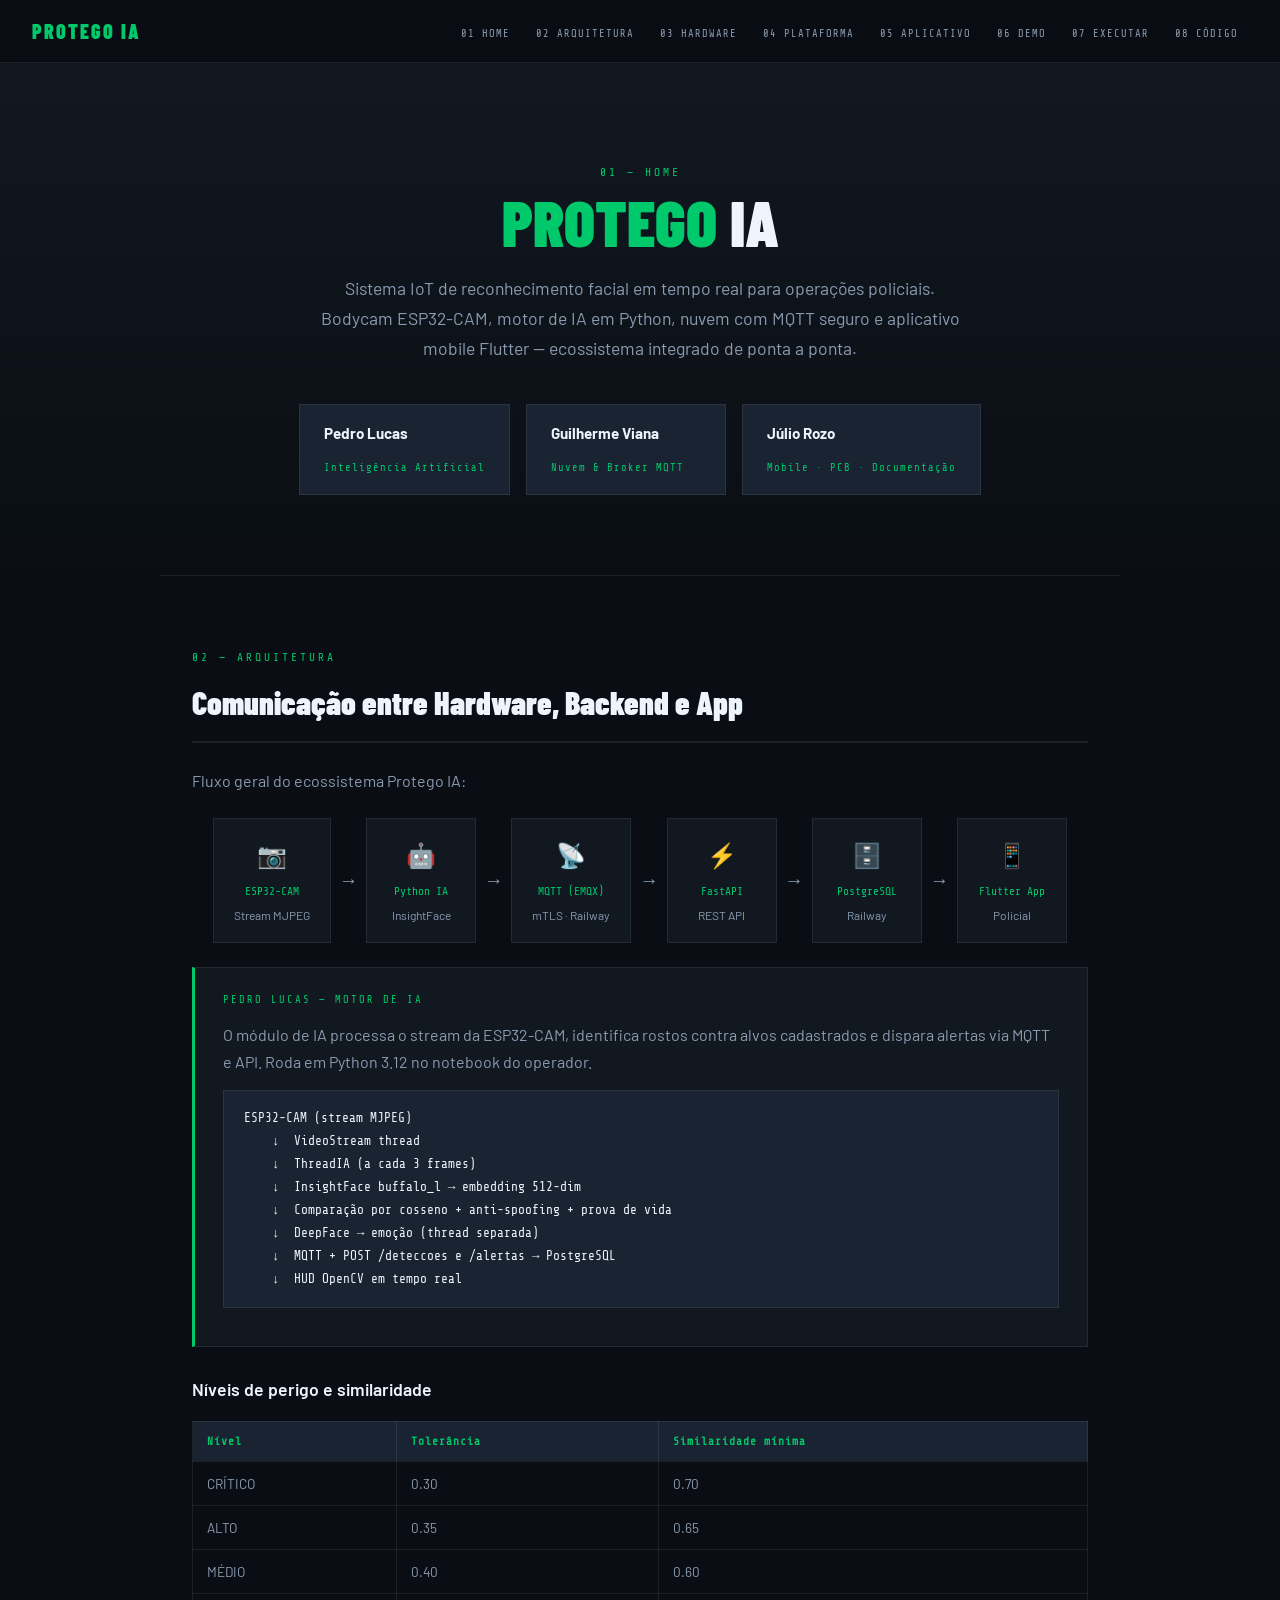
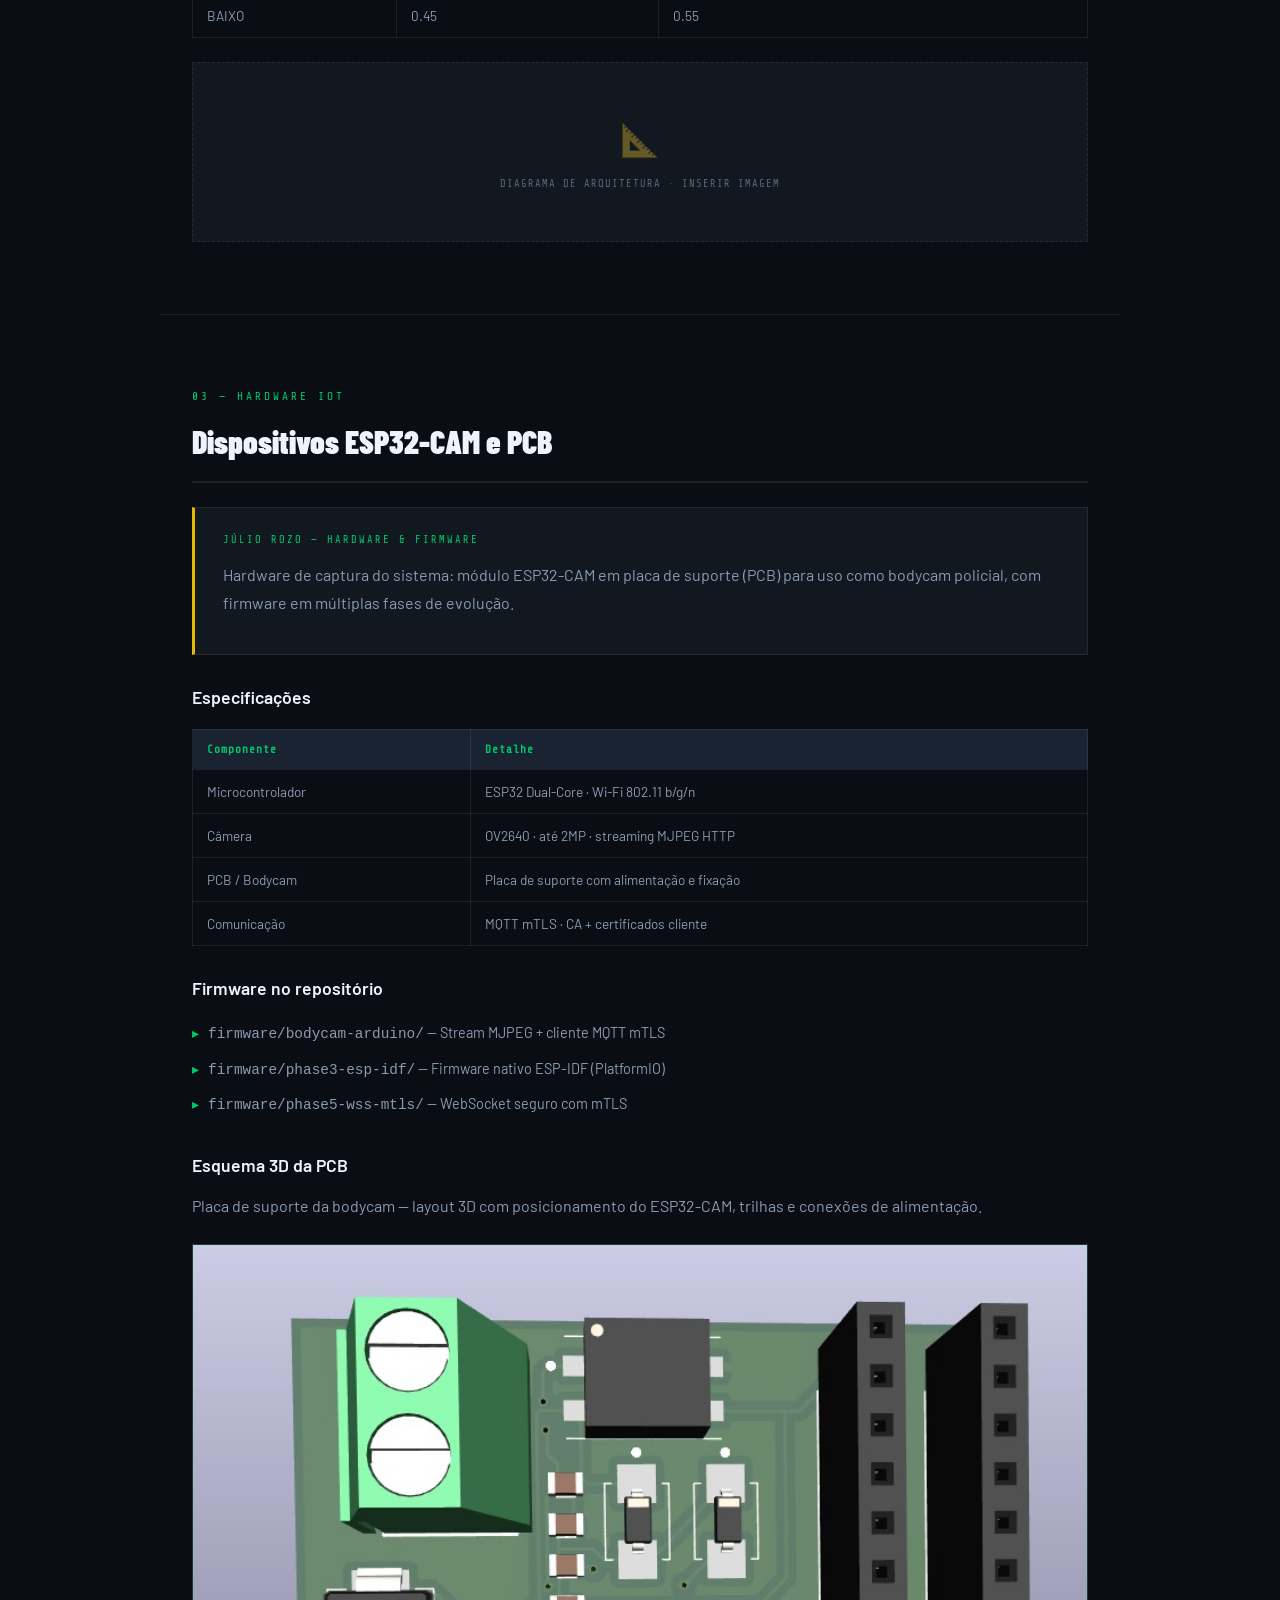
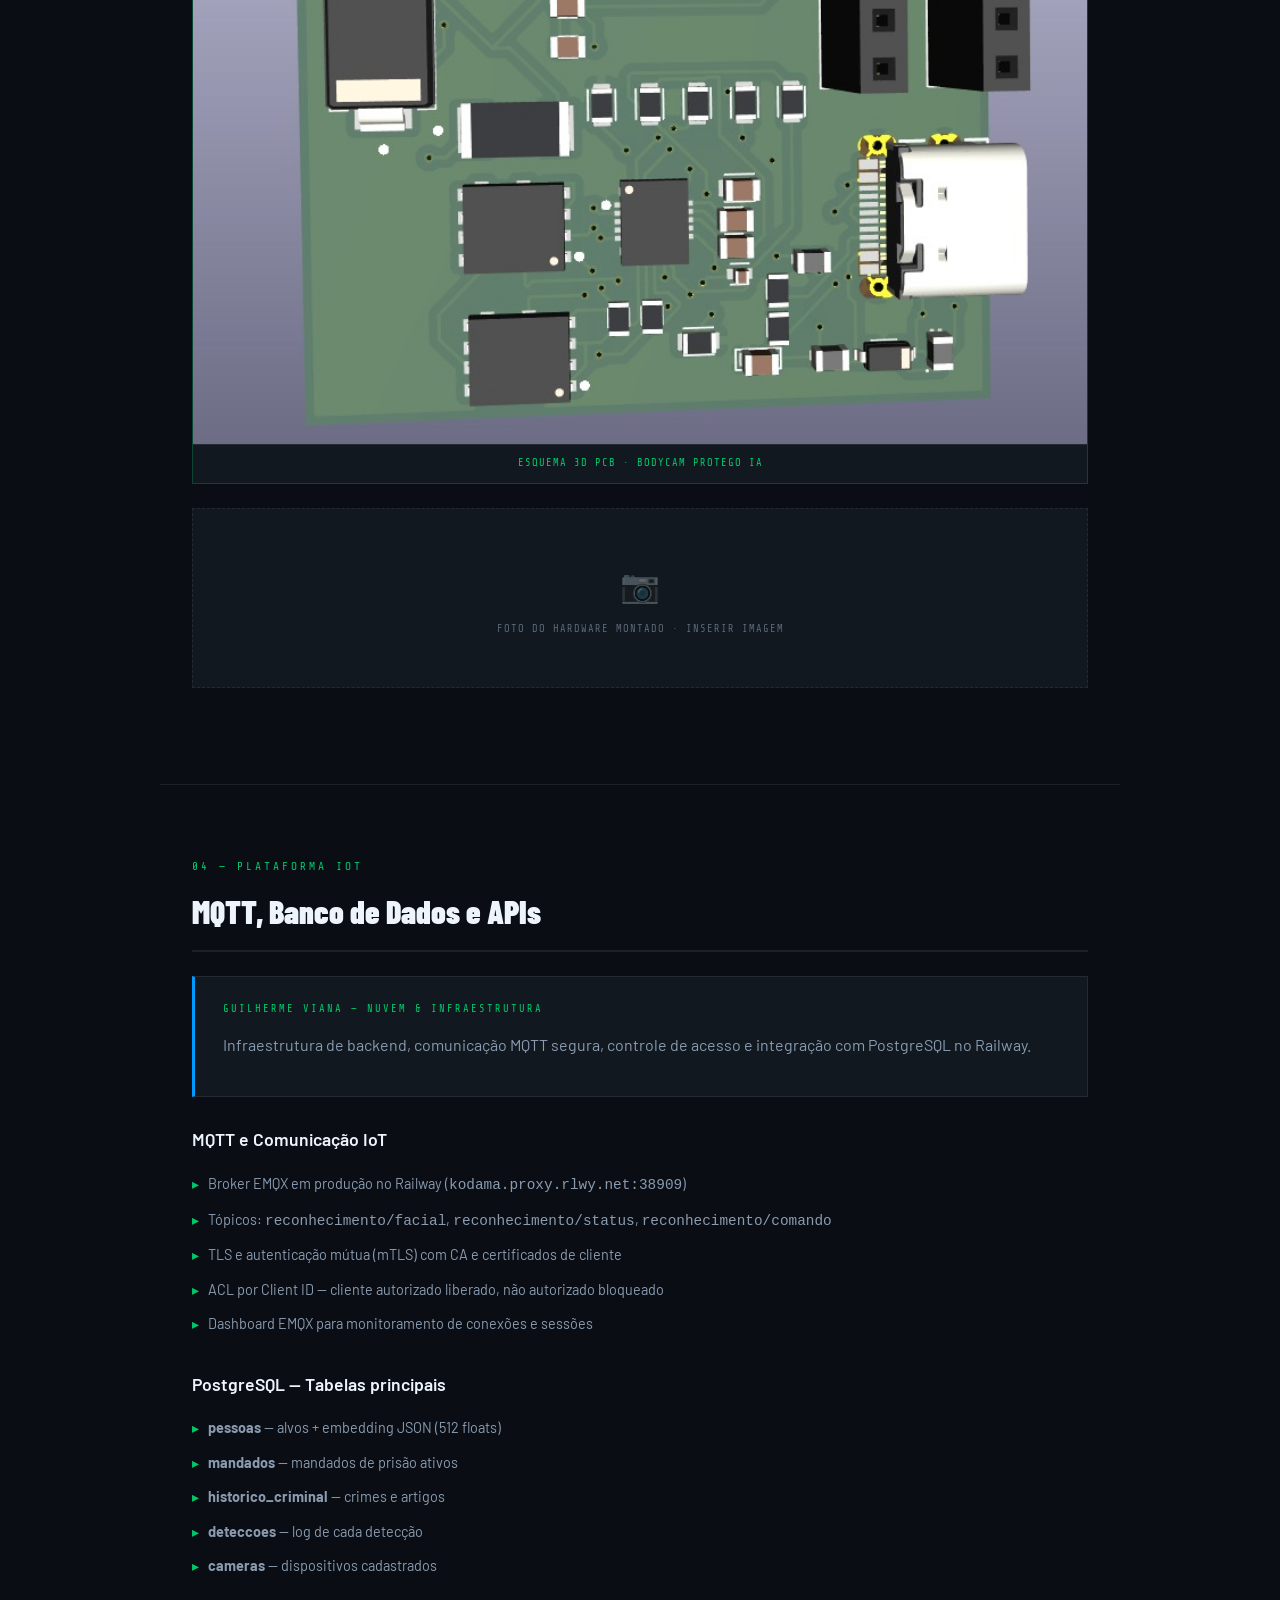
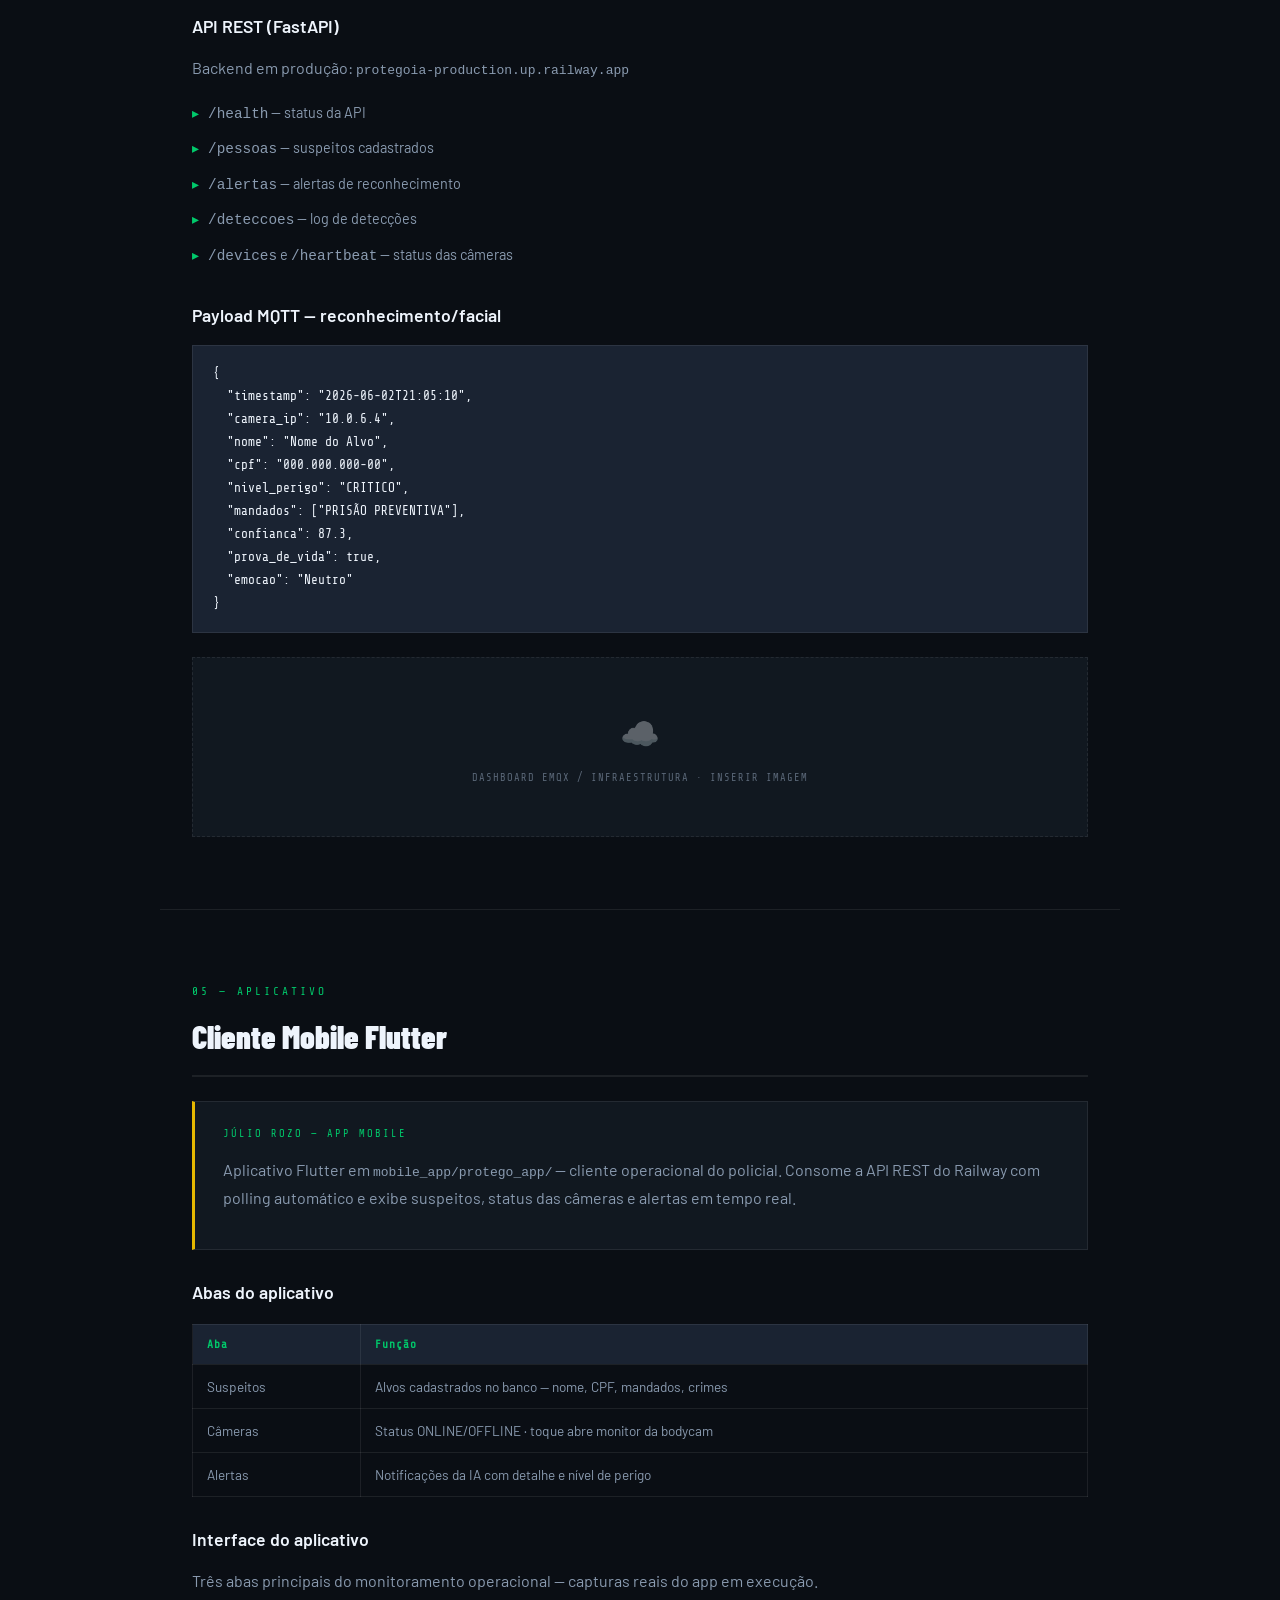
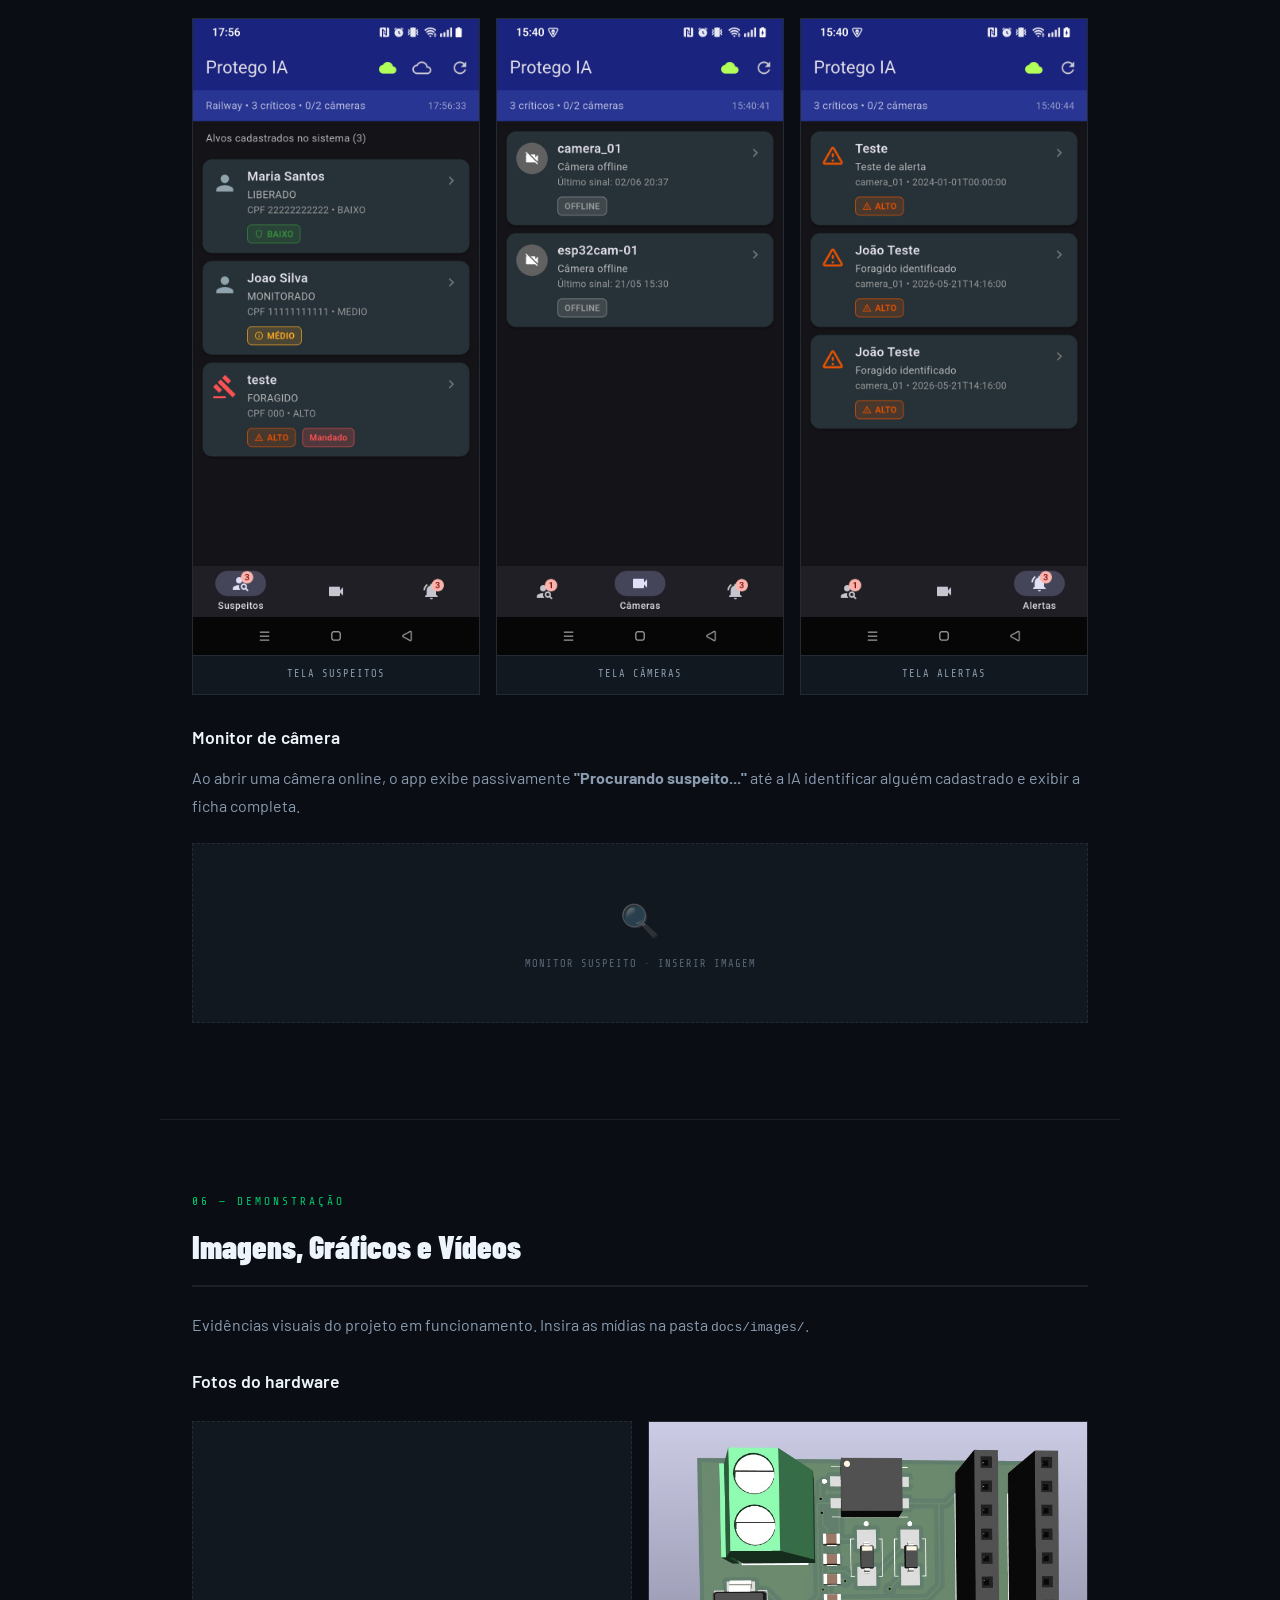
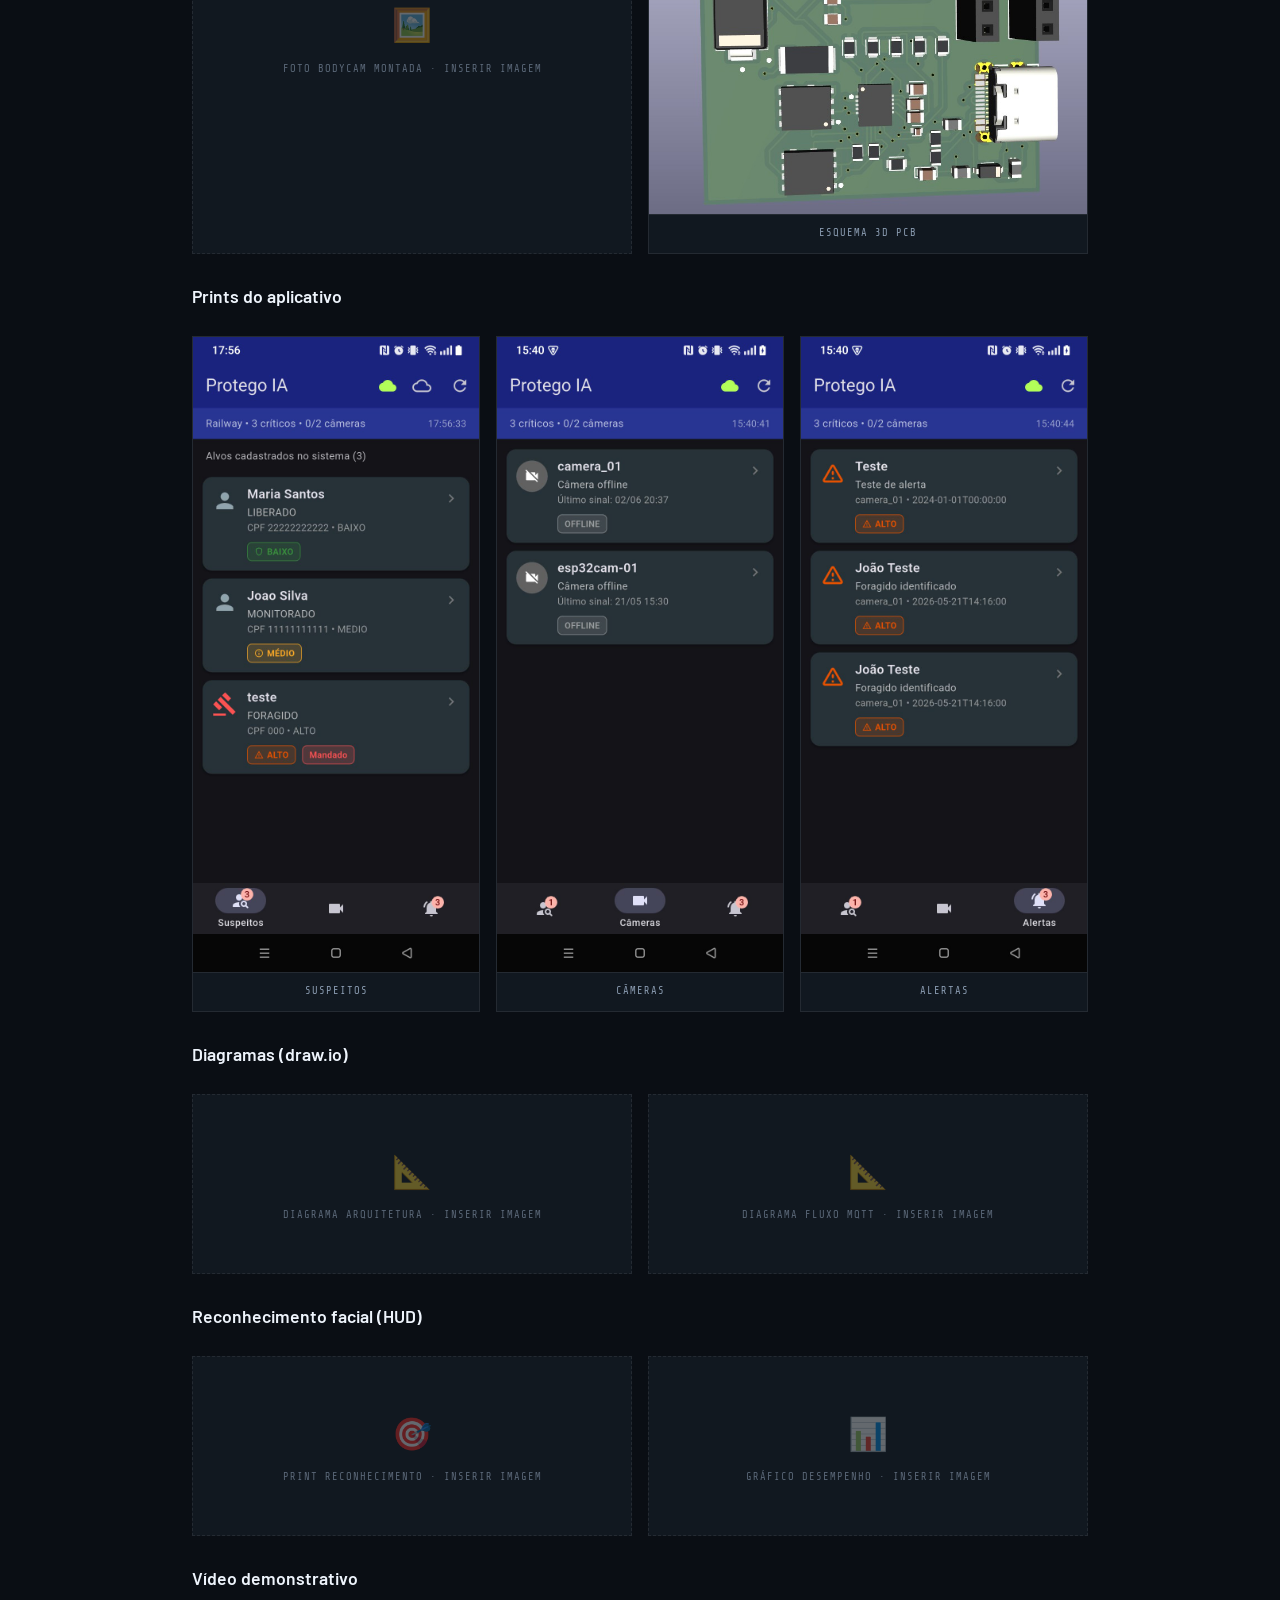
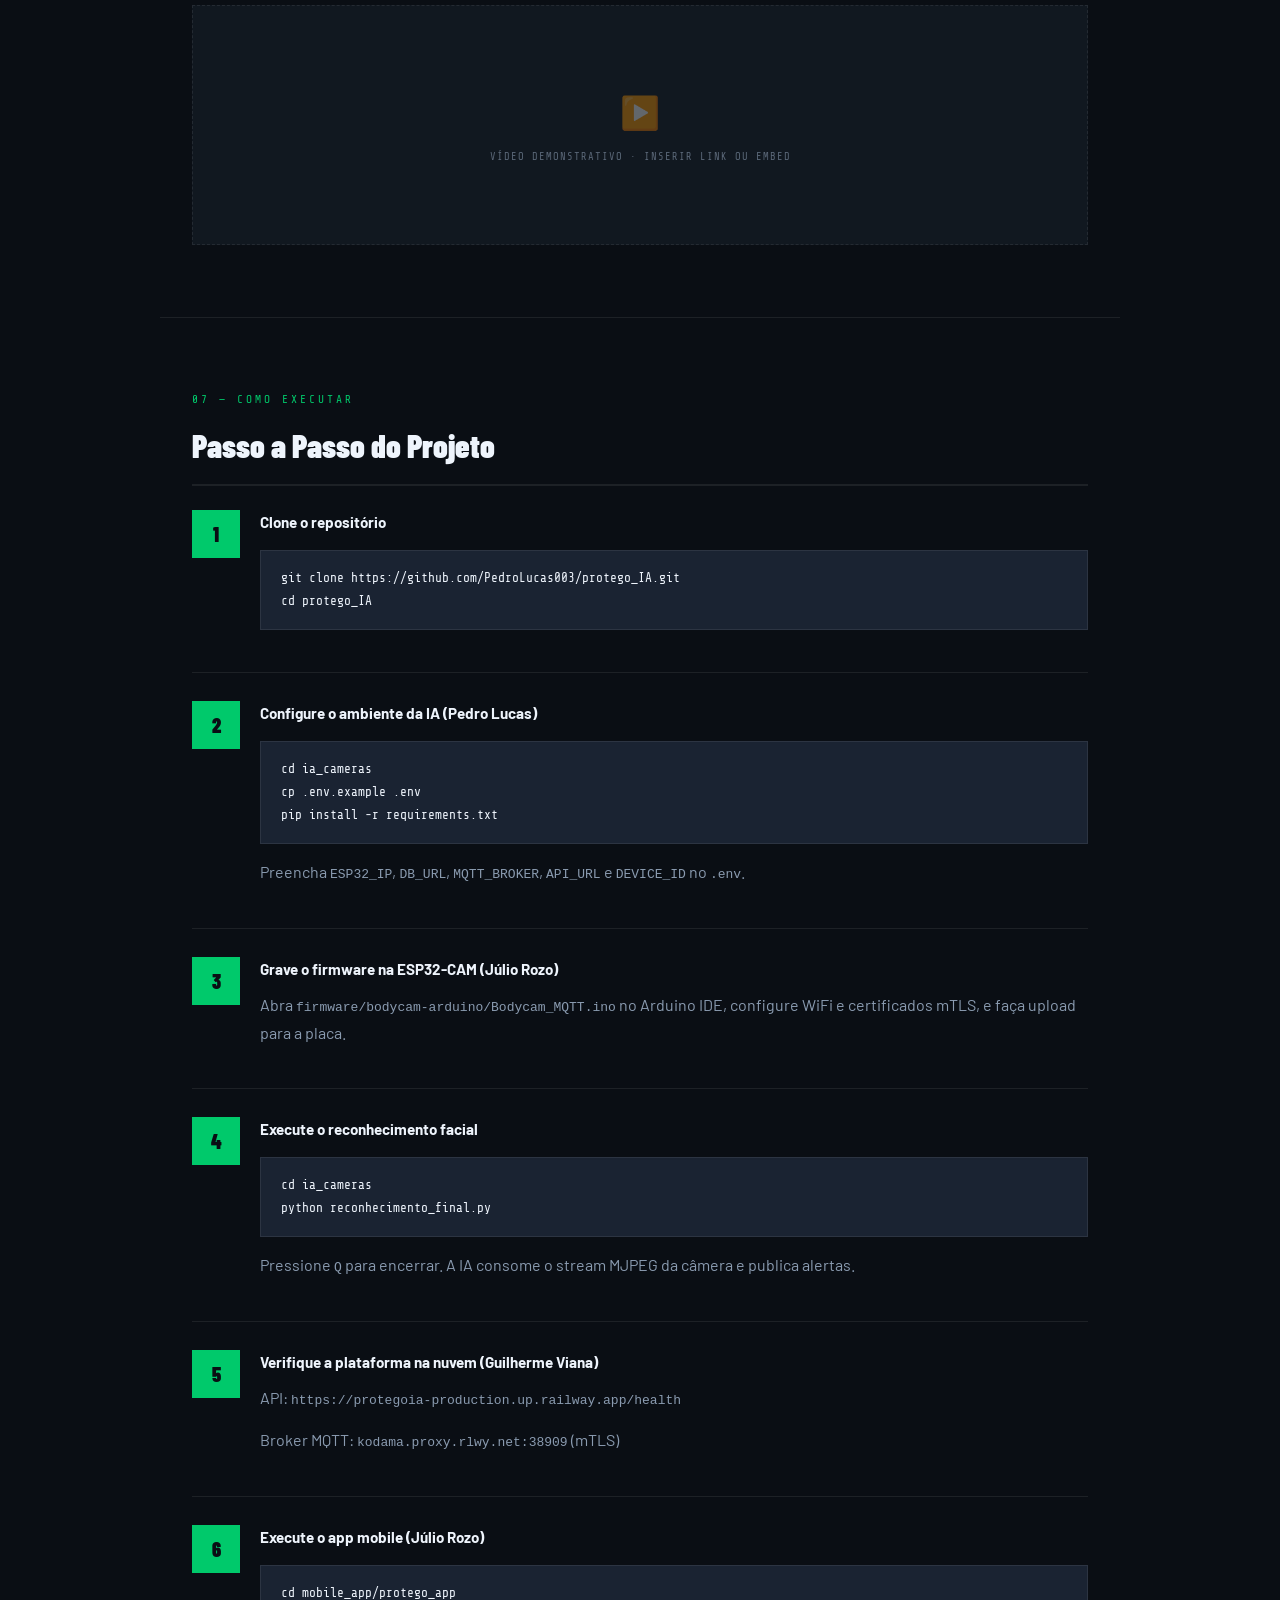
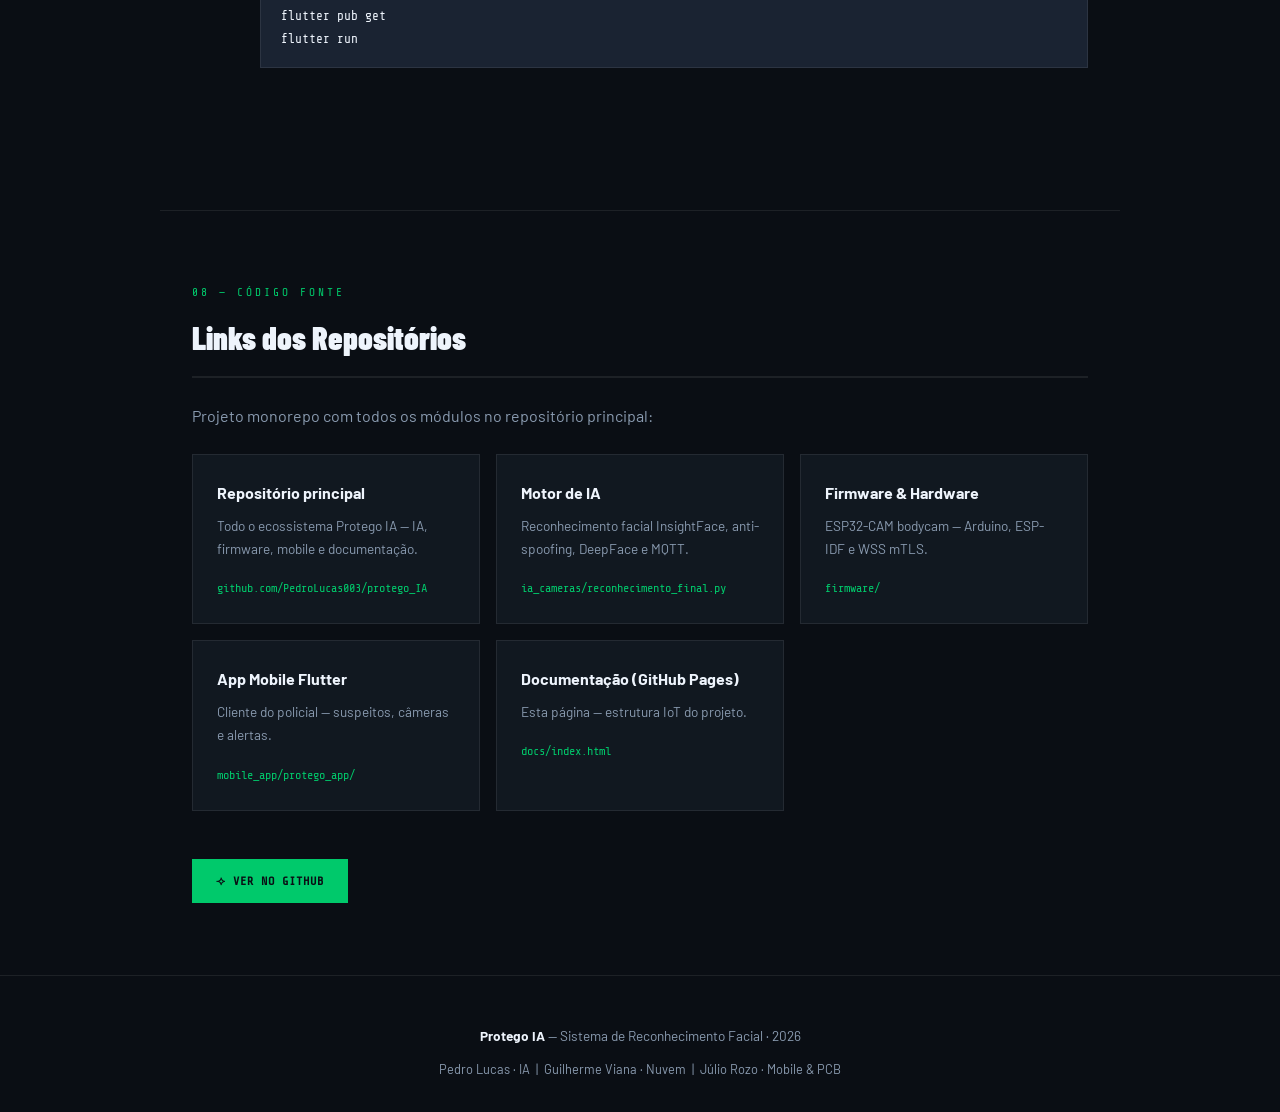
==== commit 82695ab0: "feat(mobile): log de notificações por câmera e detecção online docs: estrutura de imagens e exibição" ====
--- a/docs/index.html
+++ b/docs/index.html
@@ -144,16 +144,18 @@
     <li><code>firmware/phase5-wss-mtls/</code> — WebSocket seguro com mTLS</li>
   </ul>
 
+  <h3>Esquema 3D da PCB</h3>
+  <p>Placa de suporte da bodycam — layout 3D com posicionamento do ESP32-CAM, trilhas e conexões de alimentação.</p>
+
+  <figure class="img-frame destaque">
+    <img src="images/hardware/PCB.jpeg" alt="Esquema 3D da placa PCB bodycam Protego IA">
+    <figcaption>Esquema 3D PCB · Bodycam Protego IA</figcaption>
+  </figure>
+
   <div class="img-grid">
     <div class="img-placeholder">
       <div class="icon">📷</div>
-      <span>FOTO DO HARDWARE · INSERIR IMAGEM</span>
-      <!-- <img src="images/hardware.jpg" alt="Hardware ESP32-CAM"> -->
-    </div>
-    <div class="img-placeholder">
-      <div class="icon">🔌</div>
-      <span>DIAGRAMA PCB / CONEXÕES · INSERIR IMAGEM</span>
-      <!-- <img src="images/pcb.png" alt="Diagrama PCB"> -->
+      <span>FOTO DO HARDWARE MONTADO · INSERIR IMAGEM</span>
     </div>
   </div>
 </section>
@@ -231,7 +233,7 @@
 
   <div class="content-block amarelo">
     <div class="autor-tag">JÚLIO ROZO — APP MOBILE</div>
-    <p>Aplicativo Flutter em <code>mobile_app/protego_app/</code> — cliente operacional do policial. Consome a API REST do Railway com polling automático. Exibe apenas dados textuais, sem imagens.</p>
+    <p>Aplicativo Flutter em <code>mobile_app/protego_app/</code> — cliente operacional do policial. Consome a API REST do Railway com polling automático e exibe suspeitos, status das câmeras e alertas em tempo real.</p>
   </div>
 
   <h3>Abas do aplicativo</h3>
@@ -246,29 +248,31 @@
     </tbody>
   </table>
 
+  <h3>Interface do aplicativo</h3>
+  <p>Três abas principais do monitoramento operacional — capturas reais do app em execução.</p>
+
+  <div class="img-grid">
+    <figure class="img-frame">
+      <img src="images/app/App_Suspeitos.jpeg" alt="Aba Suspeitos — alvos cadastrados e identificados">
+      <figcaption>Tela Suspeitos</figcaption>
+    </figure>
+    <figure class="img-frame">
+      <img src="images/app/App_Cameras.jpeg" alt="Aba Câmeras — status online e offline das bodycams">
+      <figcaption>Tela Câmeras</figcaption>
+    </figure>
+    <figure class="img-frame">
+      <img src="images/app/App_Alertas.jpeg" alt="Aba Alertas — notificações da IA com nível de perigo">
+      <figcaption>Tela Alertas</figcaption>
+    </figure>
+  </div>
+
   <h3>Monitor de câmera</h3>
   <p>Ao abrir uma câmera online, o app exibe passivamente <strong>"Procurando suspeito..."</strong> até a IA identificar alguém cadastrado e exibir a ficha completa.</p>
 
   <div class="img-grid">
     <div class="img-placeholder">
-      <div class="icon">📱</div>
-      <span>TELA SUSPEITOS · INSERIR IMAGEM</span>
-      <!-- <img src="images/app-suspeitos.png" alt="Tela Suspeitos"> -->
-    </div>
-    <div class="img-placeholder">
-      <div class="icon">📷</div>
-      <span>TELA CÂMERAS · INSERIR IMAGEM</span>
-      <!-- <img src="images/app-cameras.png" alt="Tela Câmeras"> -->
-    </div>
-    <div class="img-placeholder">
-      <div class="icon">🔔</div>
-      <span>TELA ALERTAS · INSERIR IMAGEM</span>
-      <!-- <img src="images/app-alertas.png" alt="Tela Alertas"> -->
-    </div>
-    <div class="img-placeholder">
       <div class="icon">🔍</div>
       <span>MONITOR SUSPEITO · INSERIR IMAGEM</span>
-      <!-- <img src="images/app-monitor.png" alt="Monitor"> -->
     </div>
   </div>
 </section>
@@ -288,24 +292,28 @@
   <div class="img-grid">
     <div class="img-placeholder">
       <div class="icon">🖼️</div>
-      <span>FOTO BODYCAM · INSERIR IMAGEM</span>
-    </div>
-    <div class="img-placeholder">
-      <div class="icon">🖼️</div>
-      <span>FOTO PCB · INSERIR IMAGEM</span>
-    </div>
+      <span>FOTO BODYCAM MONTADA · INSERIR IMAGEM</span>
+    </div>
+    <figure class="img-frame">
+      <img src="images/hardware/PCB.jpeg" alt="Esquema 3D da PCB bodycam">
+      <figcaption>Esquema 3D PCB</figcaption>
+    </figure>
   </div>
 
   <h3>Prints do aplicativo</h3>
   <div class="img-grid">
-    <div class="img-placeholder">
-      <div class="icon">📱</div>
-      <span>PRINT APP · INSERIR IMAGEM</span>
-    </div>
-    <div class="img-placeholder">
-      <div class="icon">📱</div>
-      <span>PRINT APP · INSERIR IMAGEM</span>
-    </div>
+    <figure class="img-frame">
+      <img src="images/app/App_Suspeitos.jpeg" alt="Print aba Suspeitos">
+      <figcaption>Suspeitos</figcaption>
+    </figure>
+    <figure class="img-frame">
+      <img src="images/app/App_Cameras.jpeg" alt="Print aba Câmeras">
+      <figcaption>Câmeras</figcaption>
+    </figure>
+    <figure class="img-frame">
+      <img src="images/app/App_Alertas.jpeg" alt="Print aba Alertas">
+      <figcaption>Alertas</figcaption>
+    </figure>
   </div>
 
   <h3>Diagramas (draw.io)</h3>
--- a/docs/style.css
+++ b/docs/style.css
@@ -320,6 +320,41 @@
   display: block;
 }
 
+/* ── Figuras com legenda (molde IoT) ── */
+.img-frame {
+  background: var(--bg2);
+  border: 1px solid var(--borda);
+  overflow: hidden;
+  margin: 0;
+}
+
+.img-frame img {
+  width: 100%;
+  height: auto;
+  display: block;
+  vertical-align: middle;
+}
+
+.img-frame figcaption {
+  font-family: var(--mono);
+  font-size: 0.65rem;
+  letter-spacing: 1px;
+  color: var(--cinza);
+  padding: 10px 14px;
+  border-top: 1px solid var(--borda);
+  text-align: center;
+  text-transform: uppercase;
+}
+
+.img-frame.destaque {
+  border-color: rgba(0, 201, 107, 0.25);
+  margin-top: 24px;
+}
+
+.img-frame.destaque figcaption {
+  color: var(--verde);
+}
+
 /* ── Passos executar ── */
 .passo {
   display: grid;
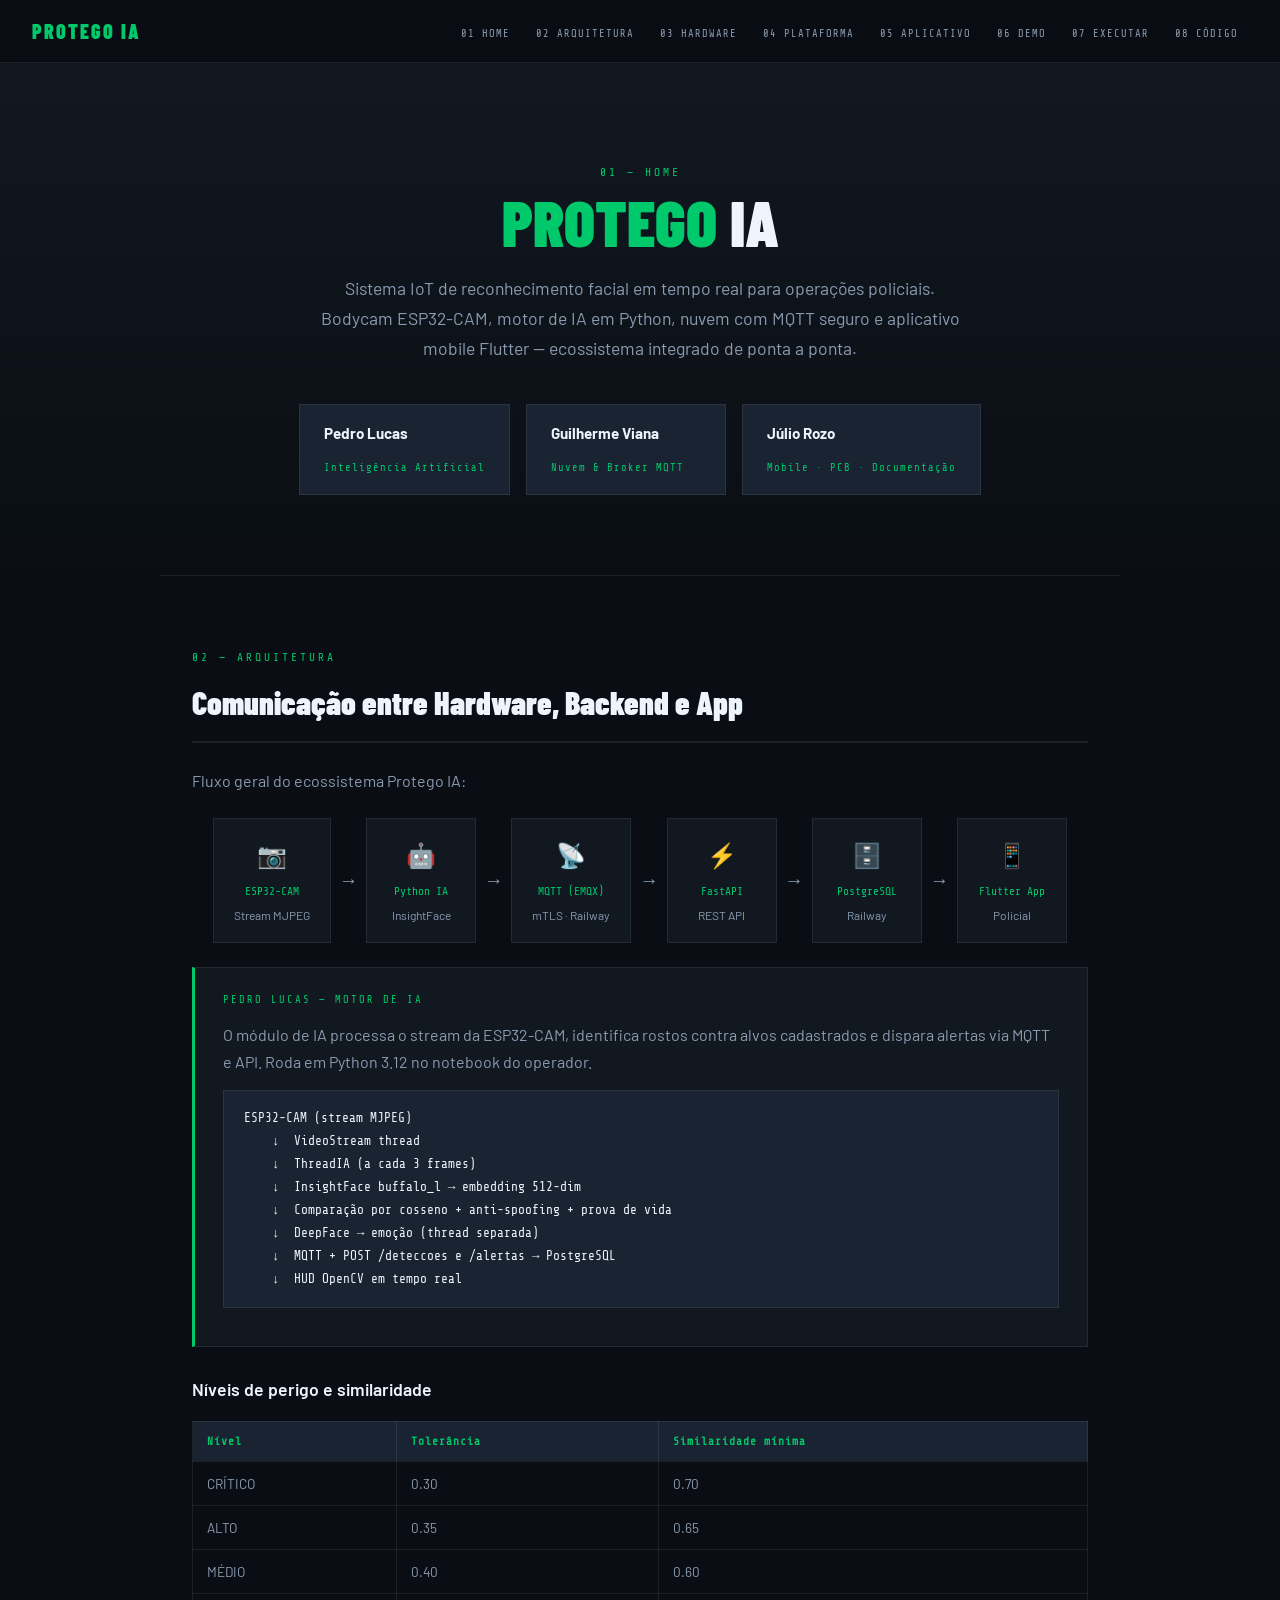
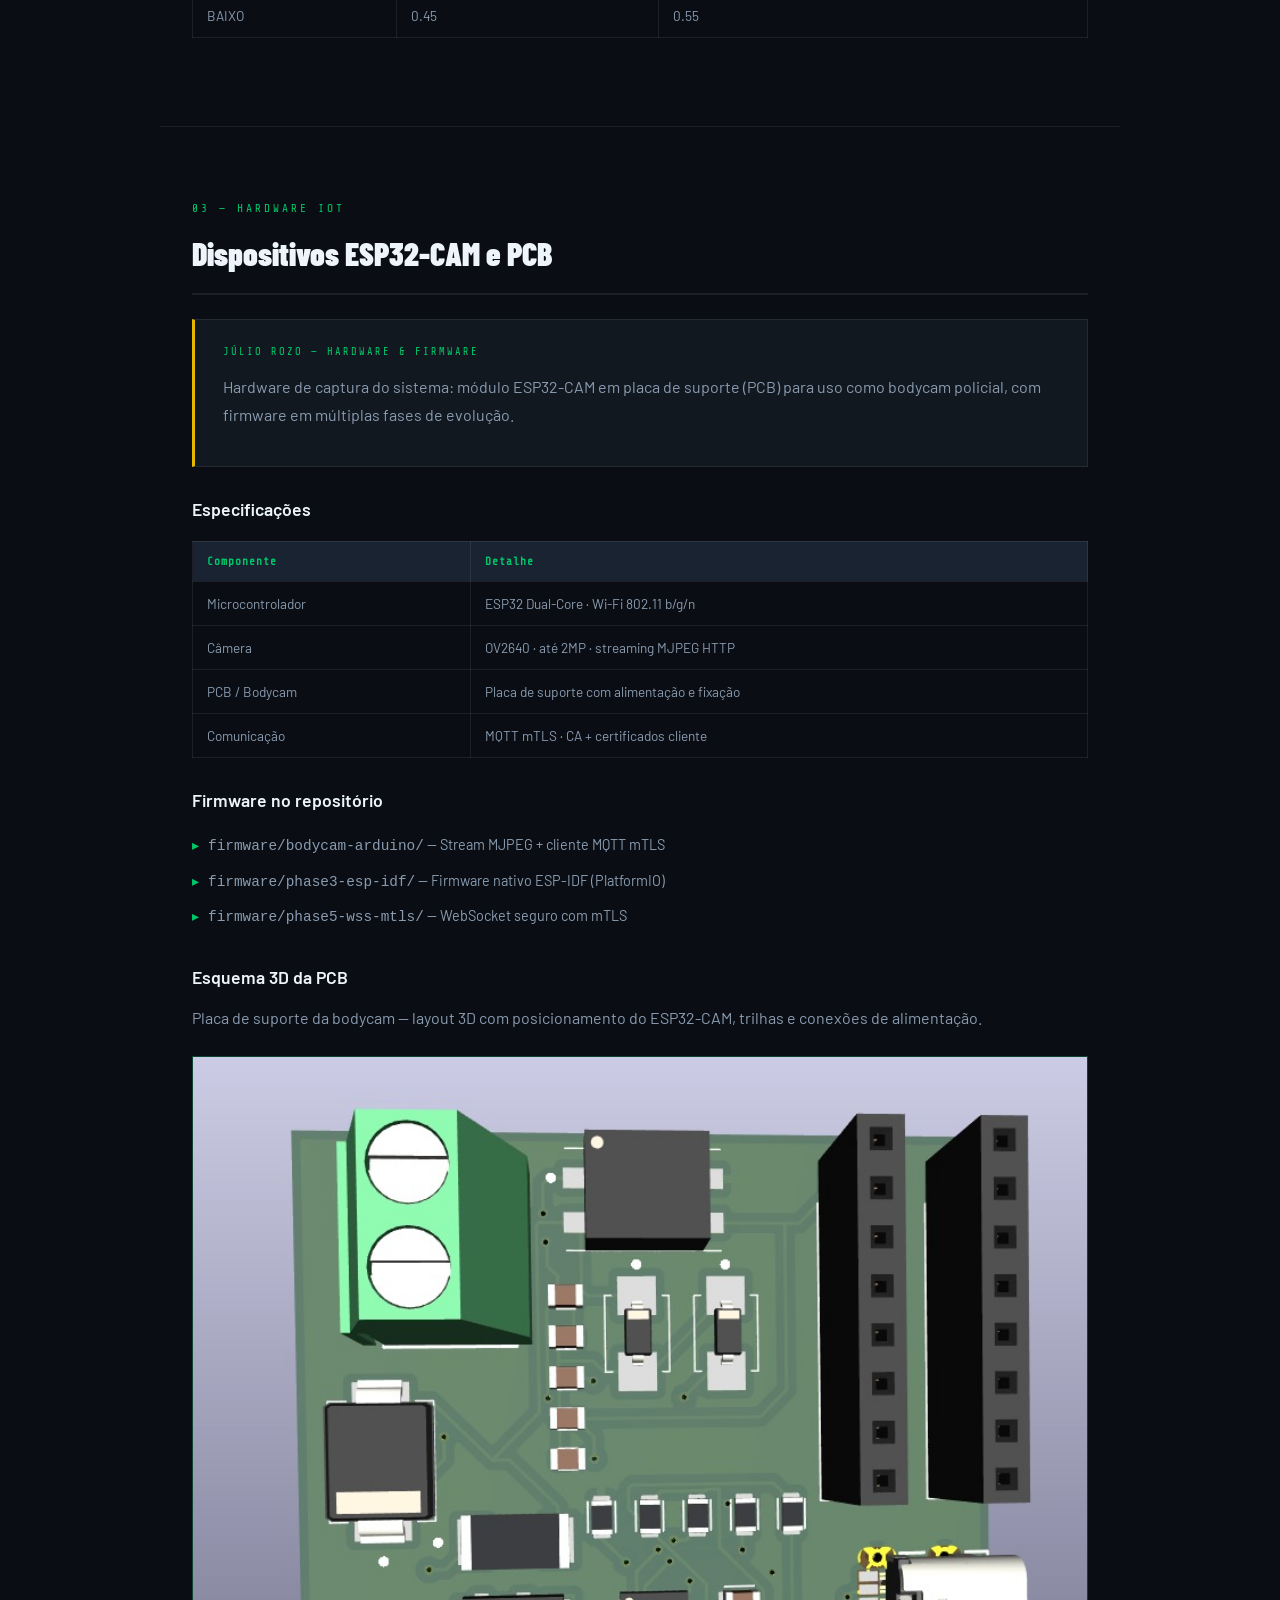
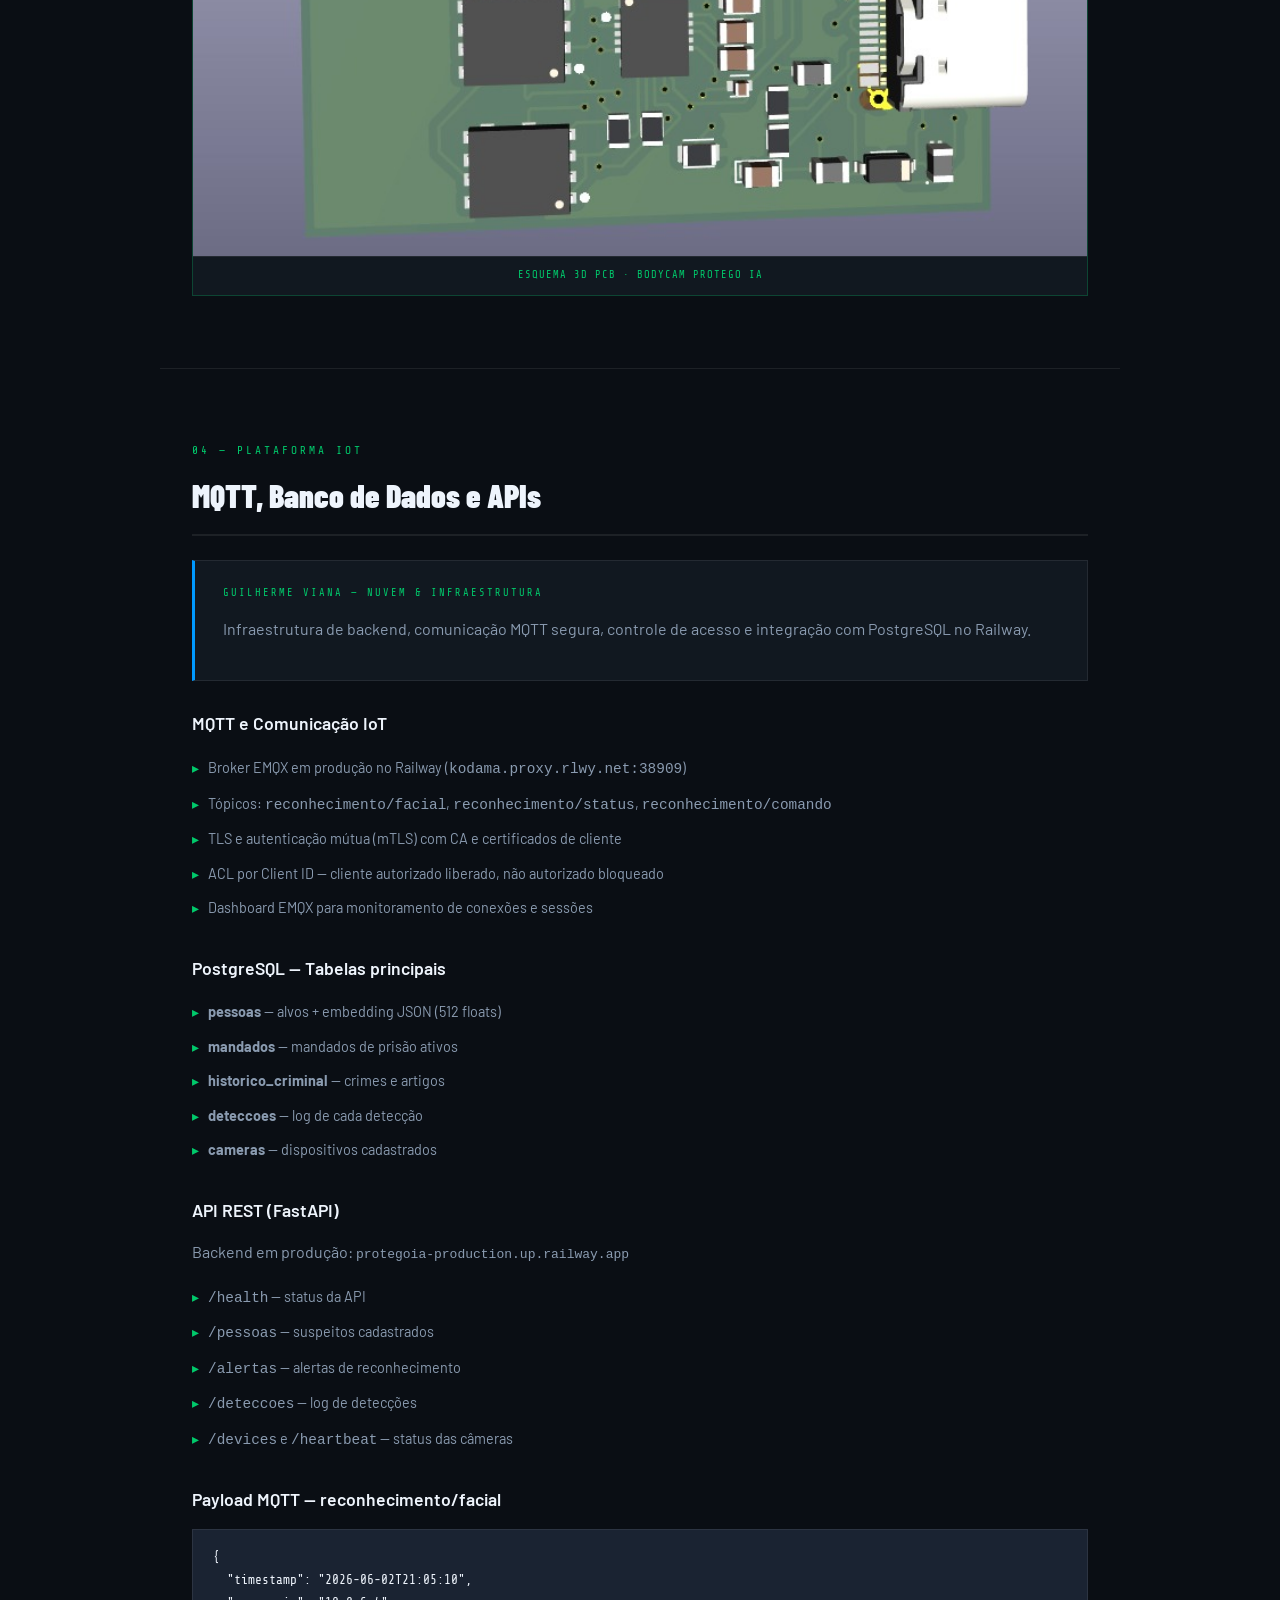
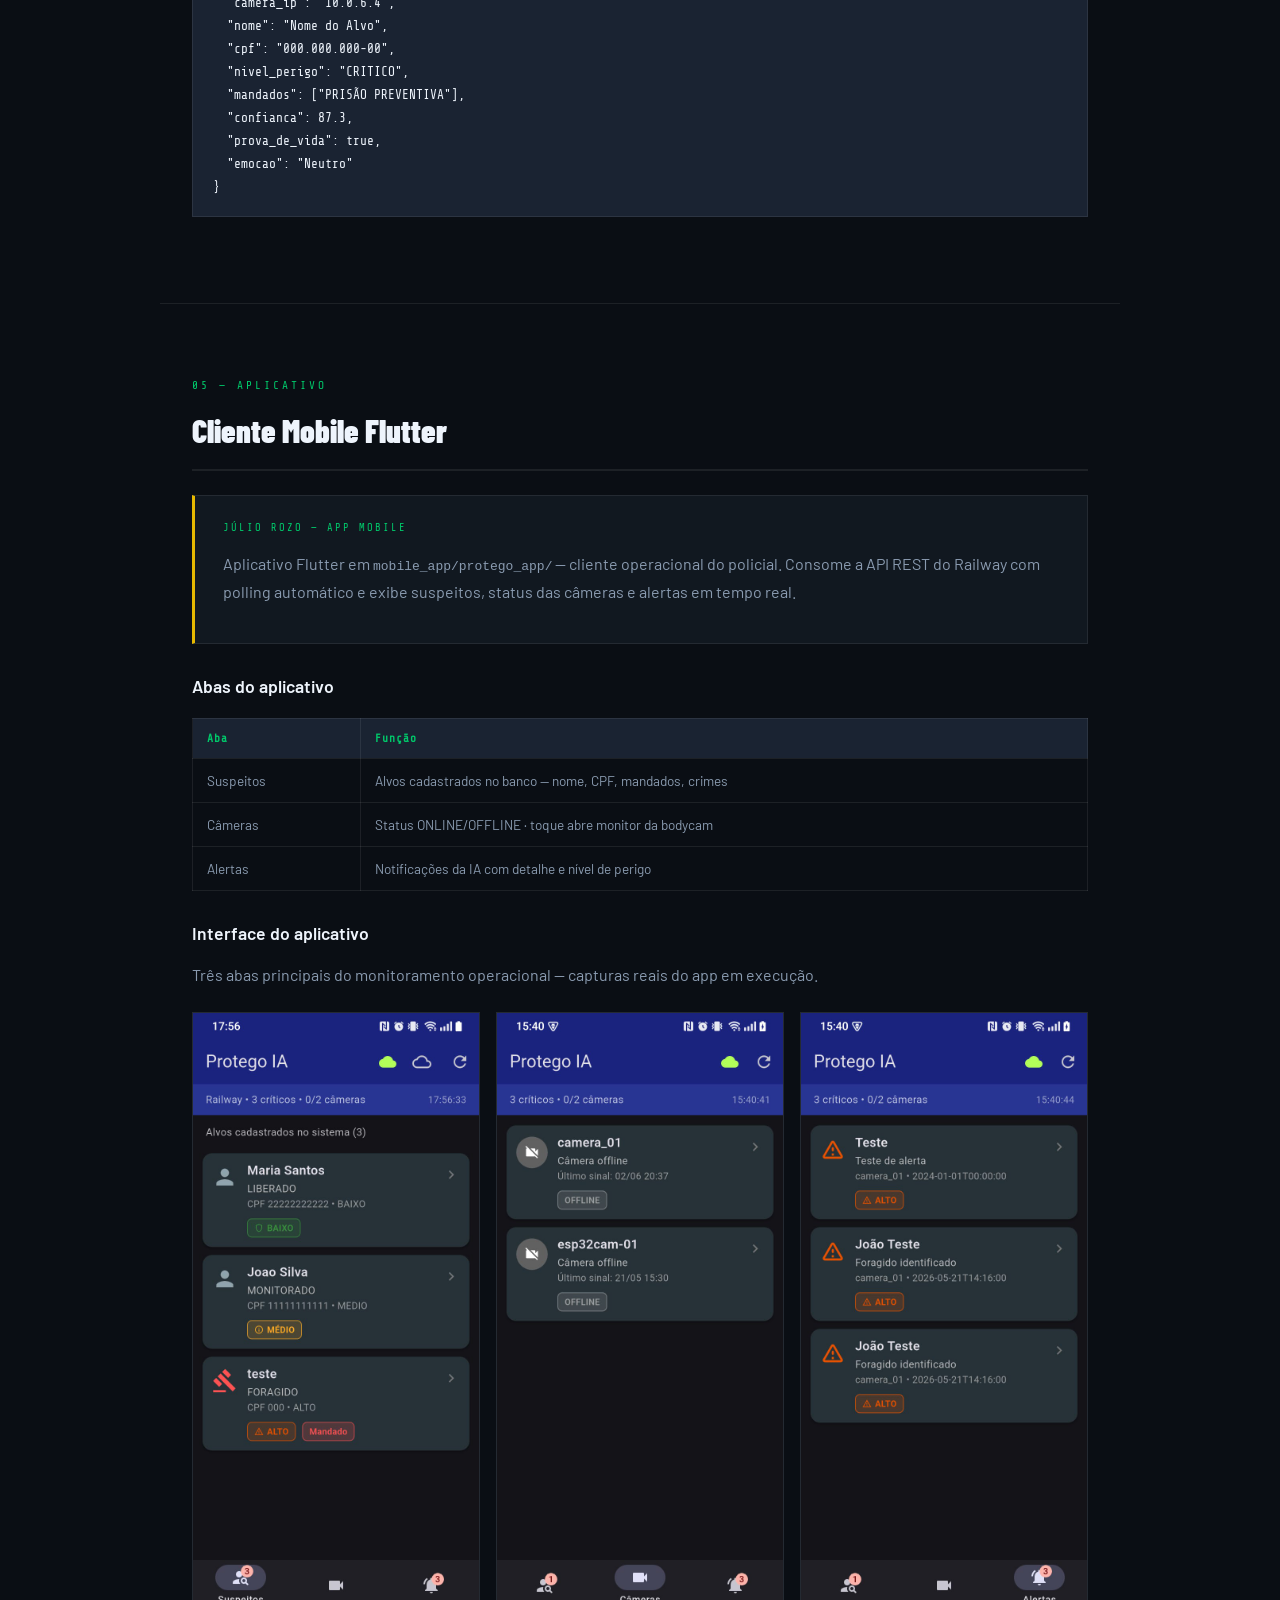
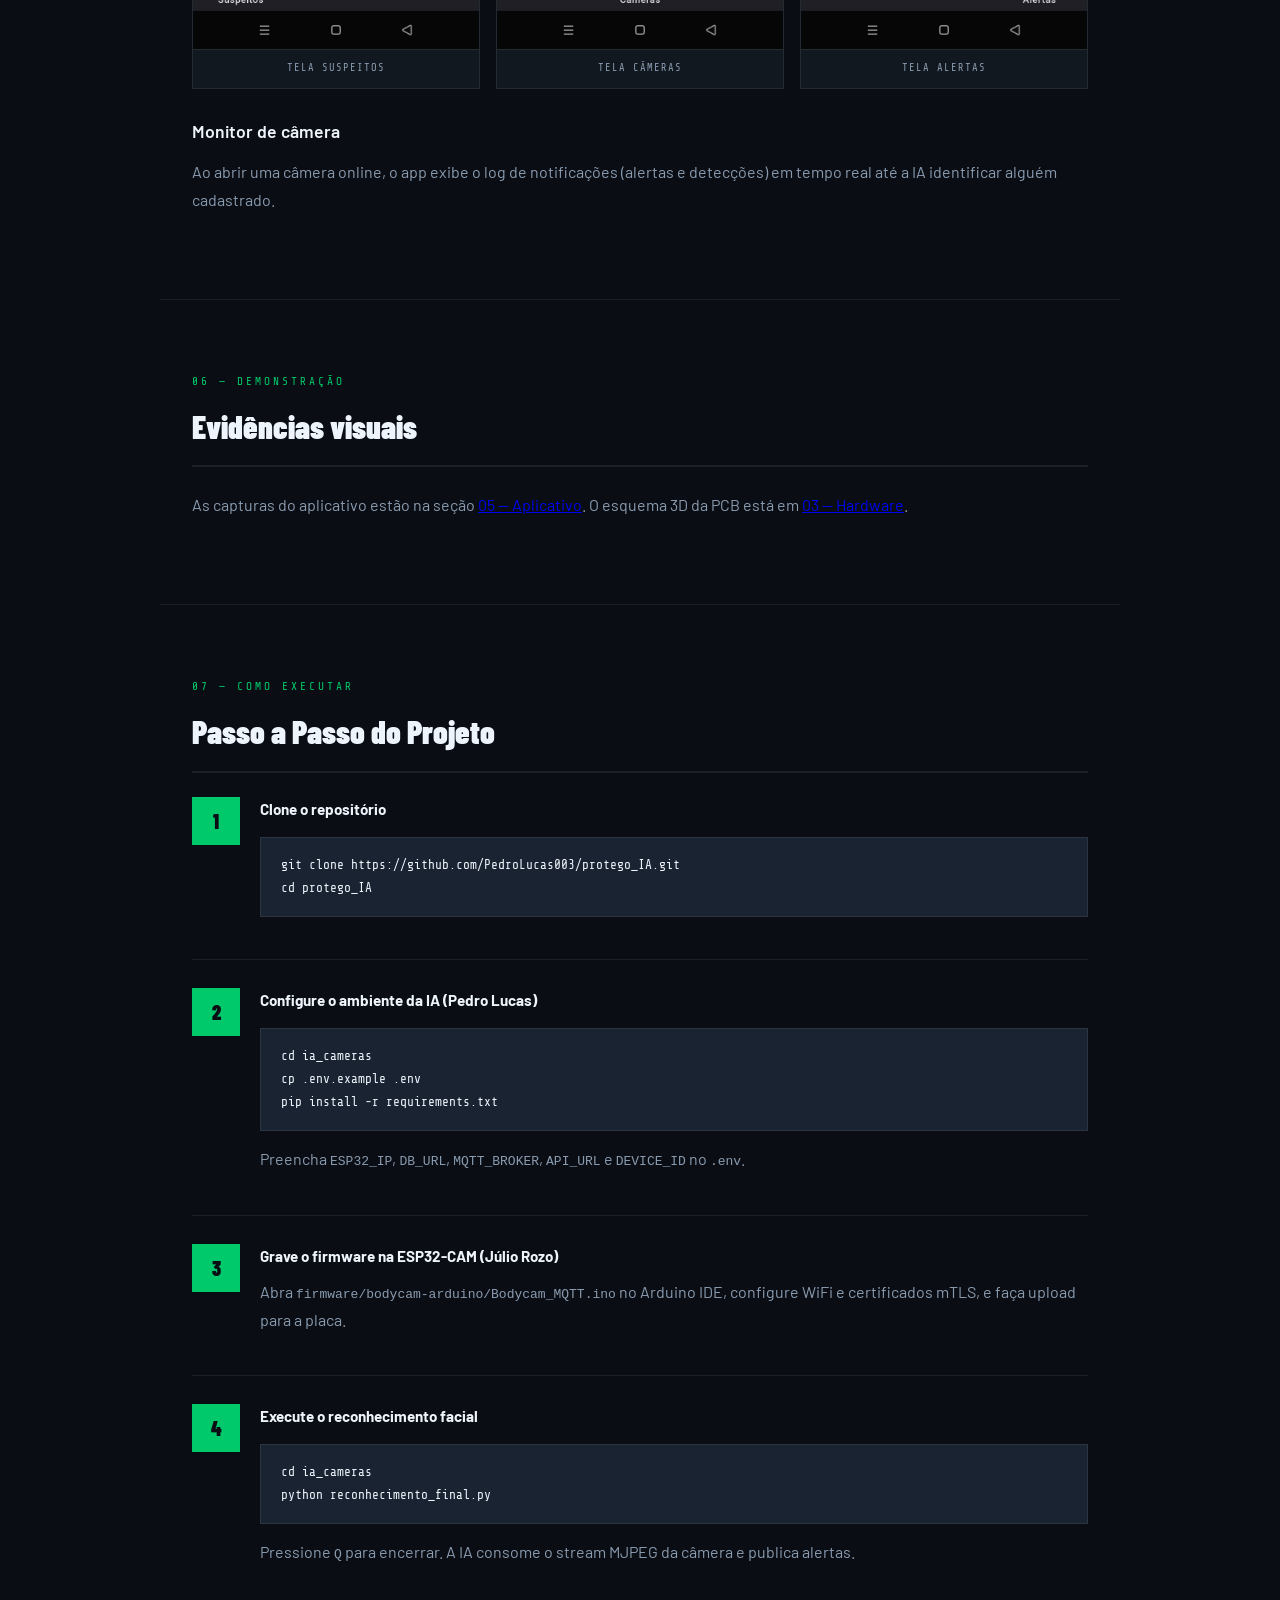
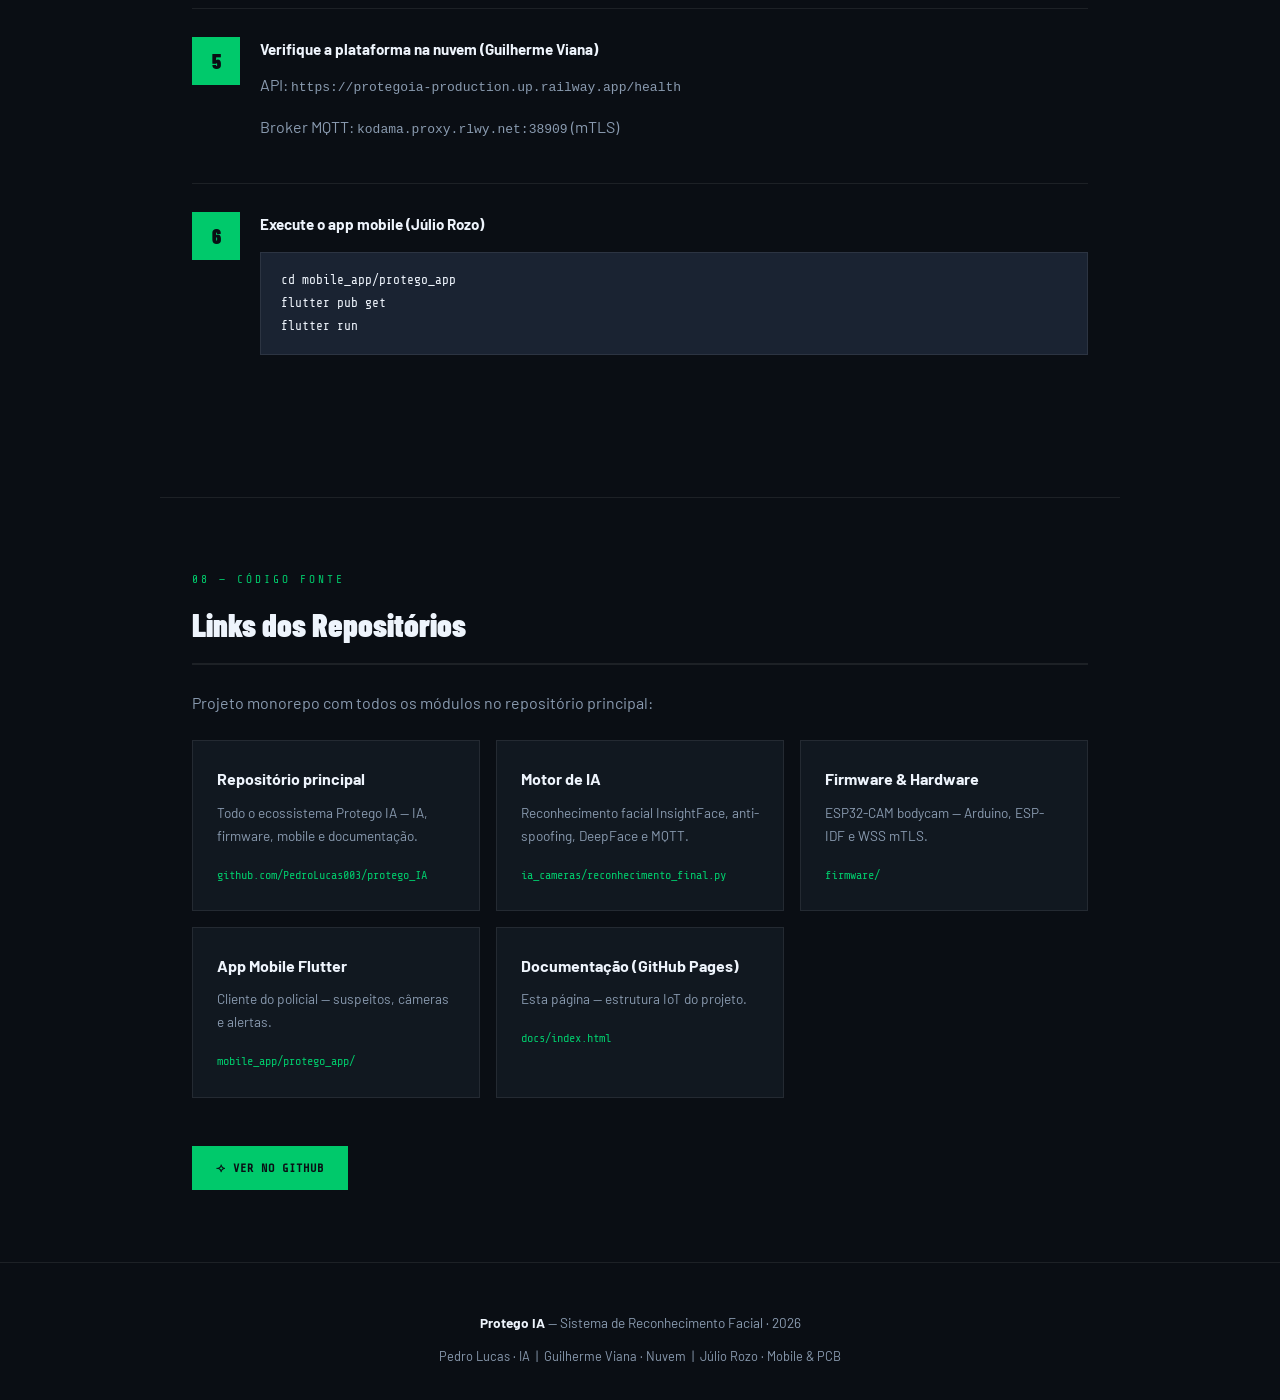
==== commit 3ae75004: "docs: remover placeholders vazios do GitHub Pages Co-authored-by: Cursor <cursoragent@cursor.com>" ====
--- a/docs/index.html
+++ b/docs/index.html
@@ -102,12 +102,6 @@
       <tr><td>BAIXO</td><td>0.45</td><td>0.55</td></tr>
     </tbody>
   </table>
-
-  <div class="img-placeholder" style="margin-top:24px;">
-    <div class="icon">📐</div>
-    <span>DIAGRAMA DE ARQUITETURA · INSERIR IMAGEM</span>
-    <!-- <img src="images/arquitetura.png" alt="Diagrama de arquitetura"> -->
-  </div>
 </section>
 
 <hr class="divider">
@@ -151,13 +145,6 @@
     <img src="images/hardware/PCB.jpeg" alt="Esquema 3D da placa PCB bodycam Protego IA">
     <figcaption>Esquema 3D PCB · Bodycam Protego IA</figcaption>
   </figure>
-
-  <div class="img-grid">
-    <div class="img-placeholder">
-      <div class="icon">📷</div>
-      <span>FOTO DO HARDWARE MONTADO · INSERIR IMAGEM</span>
-    </div>
-  </div>
 </section>
 
 <hr class="divider">
@@ -214,12 +201,6 @@
   "prova_de_vida": true,
   "emocao": "Neutro"
 }</pre>
-
-  <div class="img-placeholder" style="margin-top:24px;">
-    <div class="icon">☁️</div>
-    <span>DASHBOARD EMQX / INFRAESTRUTURA · INSERIR IMAGEM</span>
-    <!-- <img src="images/emqx-dashboard.png" alt="Dashboard EMQX"> -->
-  </div>
 </section>
 
 <hr class="divider">
@@ -267,14 +248,7 @@
   </div>
 
   <h3>Monitor de câmera</h3>
-  <p>Ao abrir uma câmera online, o app exibe passivamente <strong>"Procurando suspeito..."</strong> até a IA identificar alguém cadastrado e exibir a ficha completa.</p>
-
-  <div class="img-grid">
-    <div class="img-placeholder">
-      <div class="icon">🔍</div>
-      <span>MONITOR SUSPEITO · INSERIR IMAGEM</span>
-    </div>
-  </div>
+  <p>Ao abrir uma câmera online, o app exibe o log de notificações (alertas e detecções) em tempo real até a IA identificar alguém cadastrado.</p>
 </section>
 
 <hr class="divider">
@@ -284,68 +258,12 @@
      ═══════════════════════════════════════════════════════════ -->
 <section id="demonstracao">
   <p class="section-num">06 — DEMONSTRAÇÃO</p>
-  <h2>Imagens, Gráficos e Vídeos</h2>
-
-  <p>Evidências visuais do projeto em funcionamento. Insira as mídias na pasta <code>docs/images/</code>.</p>
-
-  <h3>Fotos do hardware</h3>
-  <div class="img-grid">
-    <div class="img-placeholder">
-      <div class="icon">🖼️</div>
-      <span>FOTO BODYCAM MONTADA · INSERIR IMAGEM</span>
-    </div>
-    <figure class="img-frame">
-      <img src="images/hardware/PCB.jpeg" alt="Esquema 3D da PCB bodycam">
-      <figcaption>Esquema 3D PCB</figcaption>
-    </figure>
-  </div>
-
-  <h3>Prints do aplicativo</h3>
-  <div class="img-grid">
-    <figure class="img-frame">
-      <img src="images/app/App_Suspeitos.jpeg" alt="Print aba Suspeitos">
-      <figcaption>Suspeitos</figcaption>
-    </figure>
-    <figure class="img-frame">
-      <img src="images/app/App_Cameras.jpeg" alt="Print aba Câmeras">
-      <figcaption>Câmeras</figcaption>
-    </figure>
-    <figure class="img-frame">
-      <img src="images/app/App_Alertas.jpeg" alt="Print aba Alertas">
-      <figcaption>Alertas</figcaption>
-    </figure>
-  </div>
-
-  <h3>Diagramas (draw.io)</h3>
-  <div class="img-grid">
-    <div class="img-placeholder">
-      <div class="icon">📐</div>
-      <span>DIAGRAMA ARQUITETURA · INSERIR IMAGEM</span>
-    </div>
-    <div class="img-placeholder">
-      <div class="icon">📐</div>
-      <span>DIAGRAMA FLUXO MQTT · INSERIR IMAGEM</span>
-    </div>
-  </div>
-
-  <h3>Reconhecimento facial (HUD)</h3>
-  <div class="img-grid">
-    <div class="img-placeholder">
-      <div class="icon">🎯</div>
-      <span>PRINT RECONHECIMENTO · INSERIR IMAGEM</span>
-    </div>
-    <div class="img-placeholder">
-      <div class="icon">📊</div>
-      <span>GRÁFICO DESEMPENHO · INSERIR IMAGEM</span>
-    </div>
-  </div>
-
-  <h3>Vídeo demonstrativo</h3>
-  <div class="img-placeholder" style="min-height:240px;">
-    <div class="icon">▶️</div>
-    <span>VÍDEO DEMONSTRATIVO · INSERIR LINK OU EMBED</span>
-    <!-- <video src="images/demo.mp4" controls></video> -->
-  </div>
+  <h2>Evidências visuais</h2>
+
+  <p>
+    As capturas do aplicativo estão na seção <a href="#aplicativo">05 — Aplicativo</a>.
+    O esquema 3D da PCB está em <a href="#hardware">03 — Hardware</a>.
+  </p>
 </section>
 
 <hr class="divider">
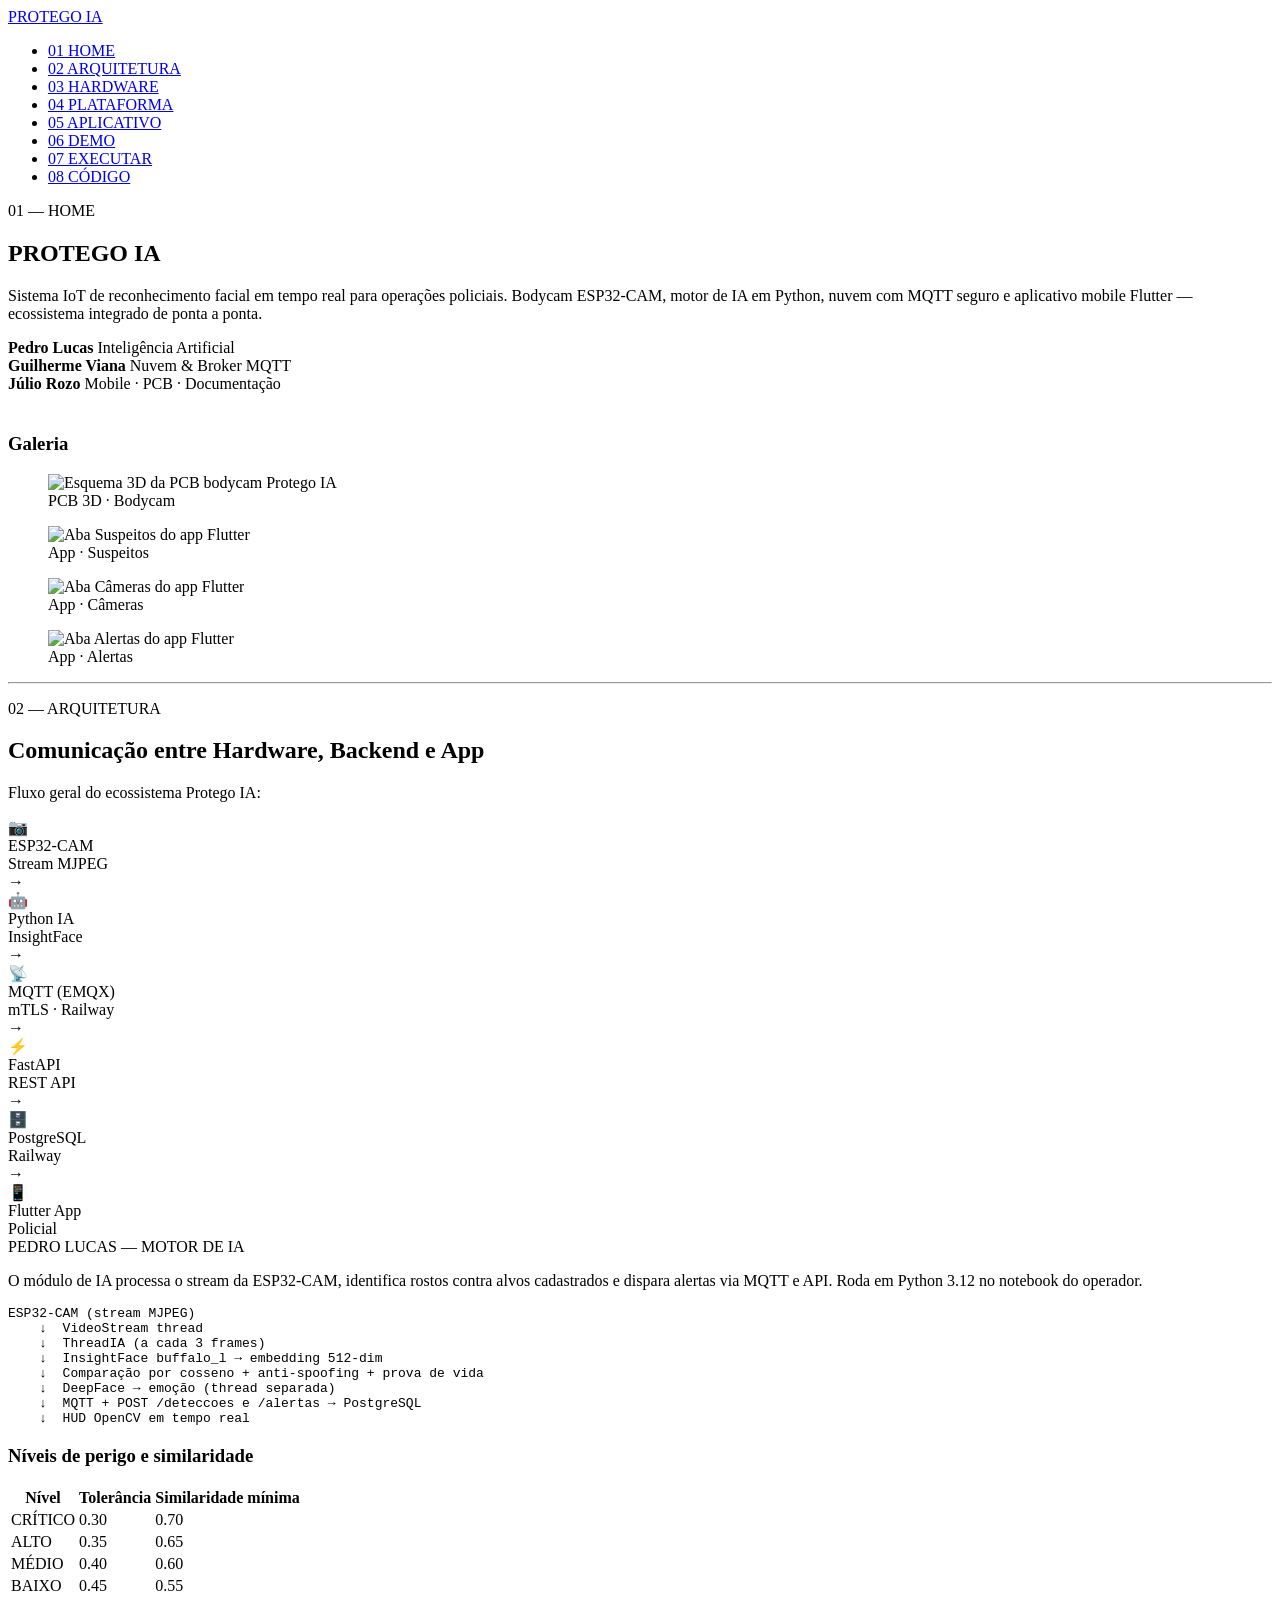
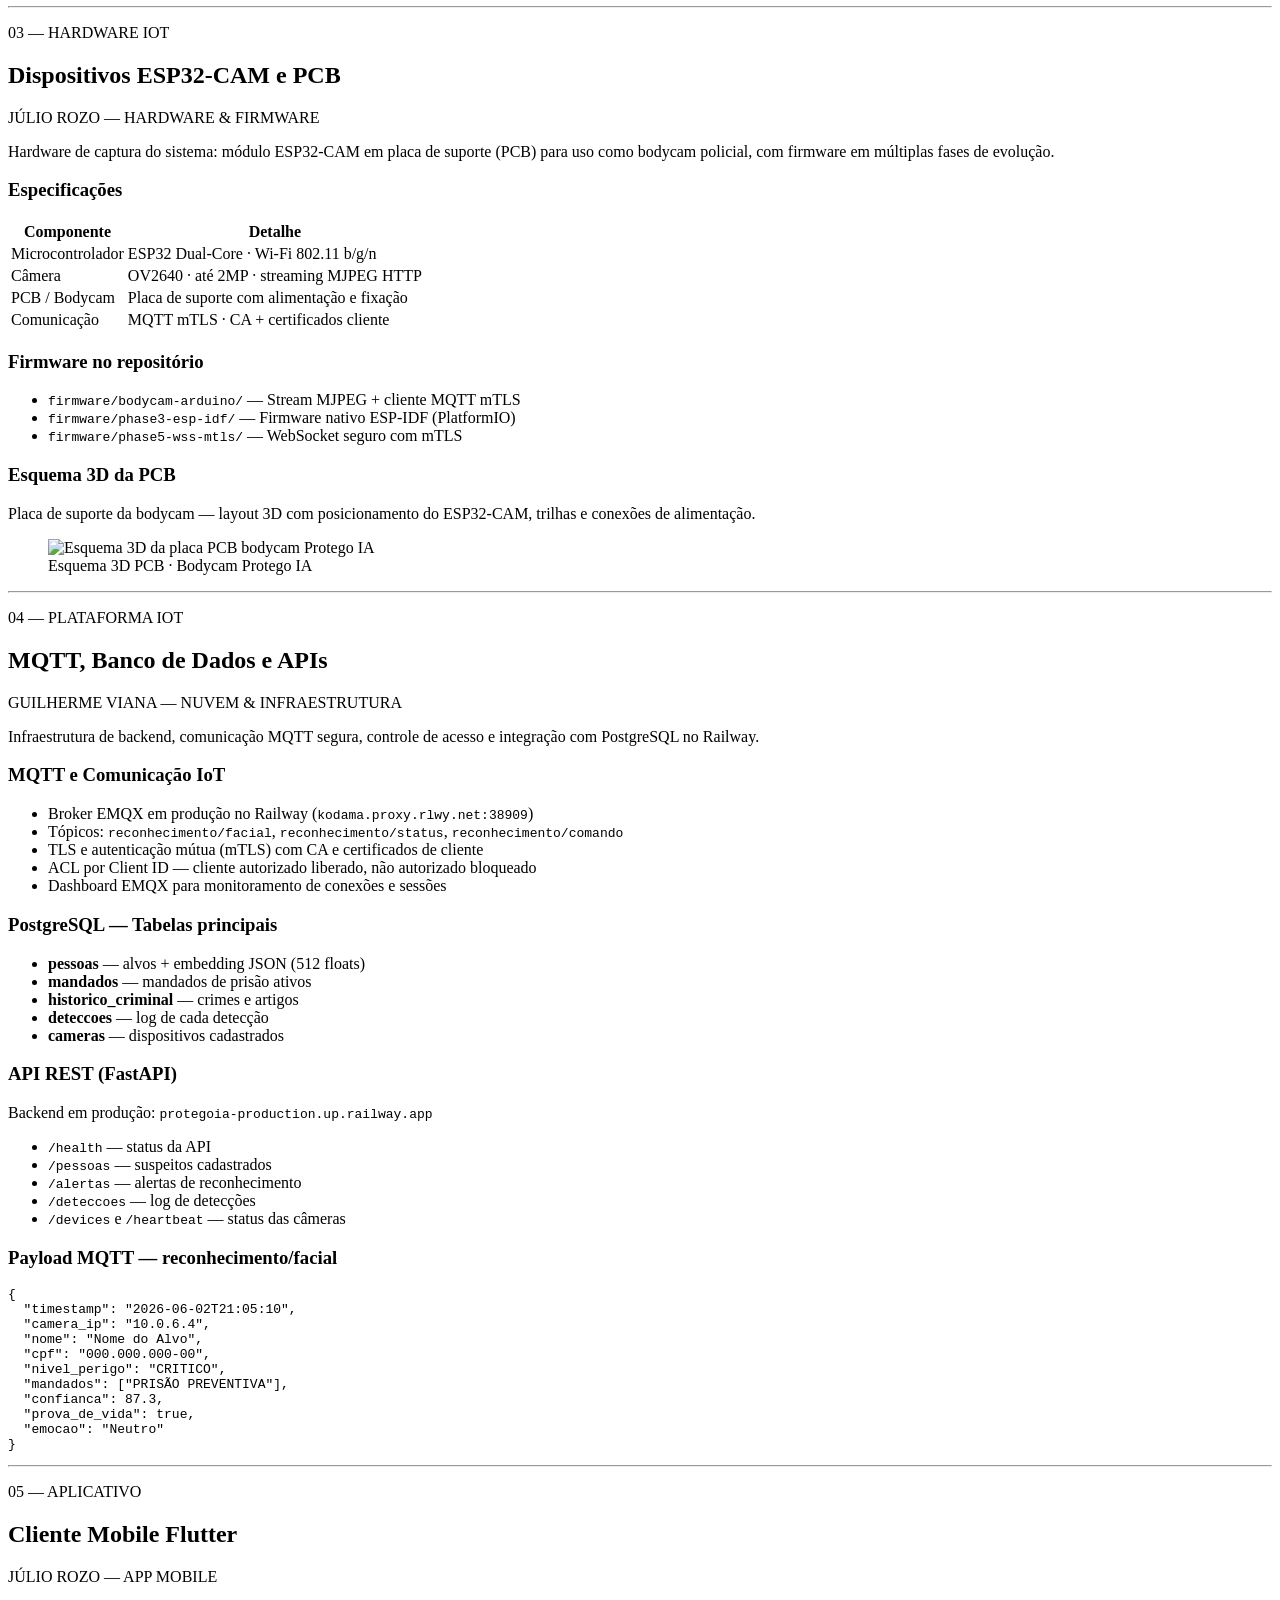
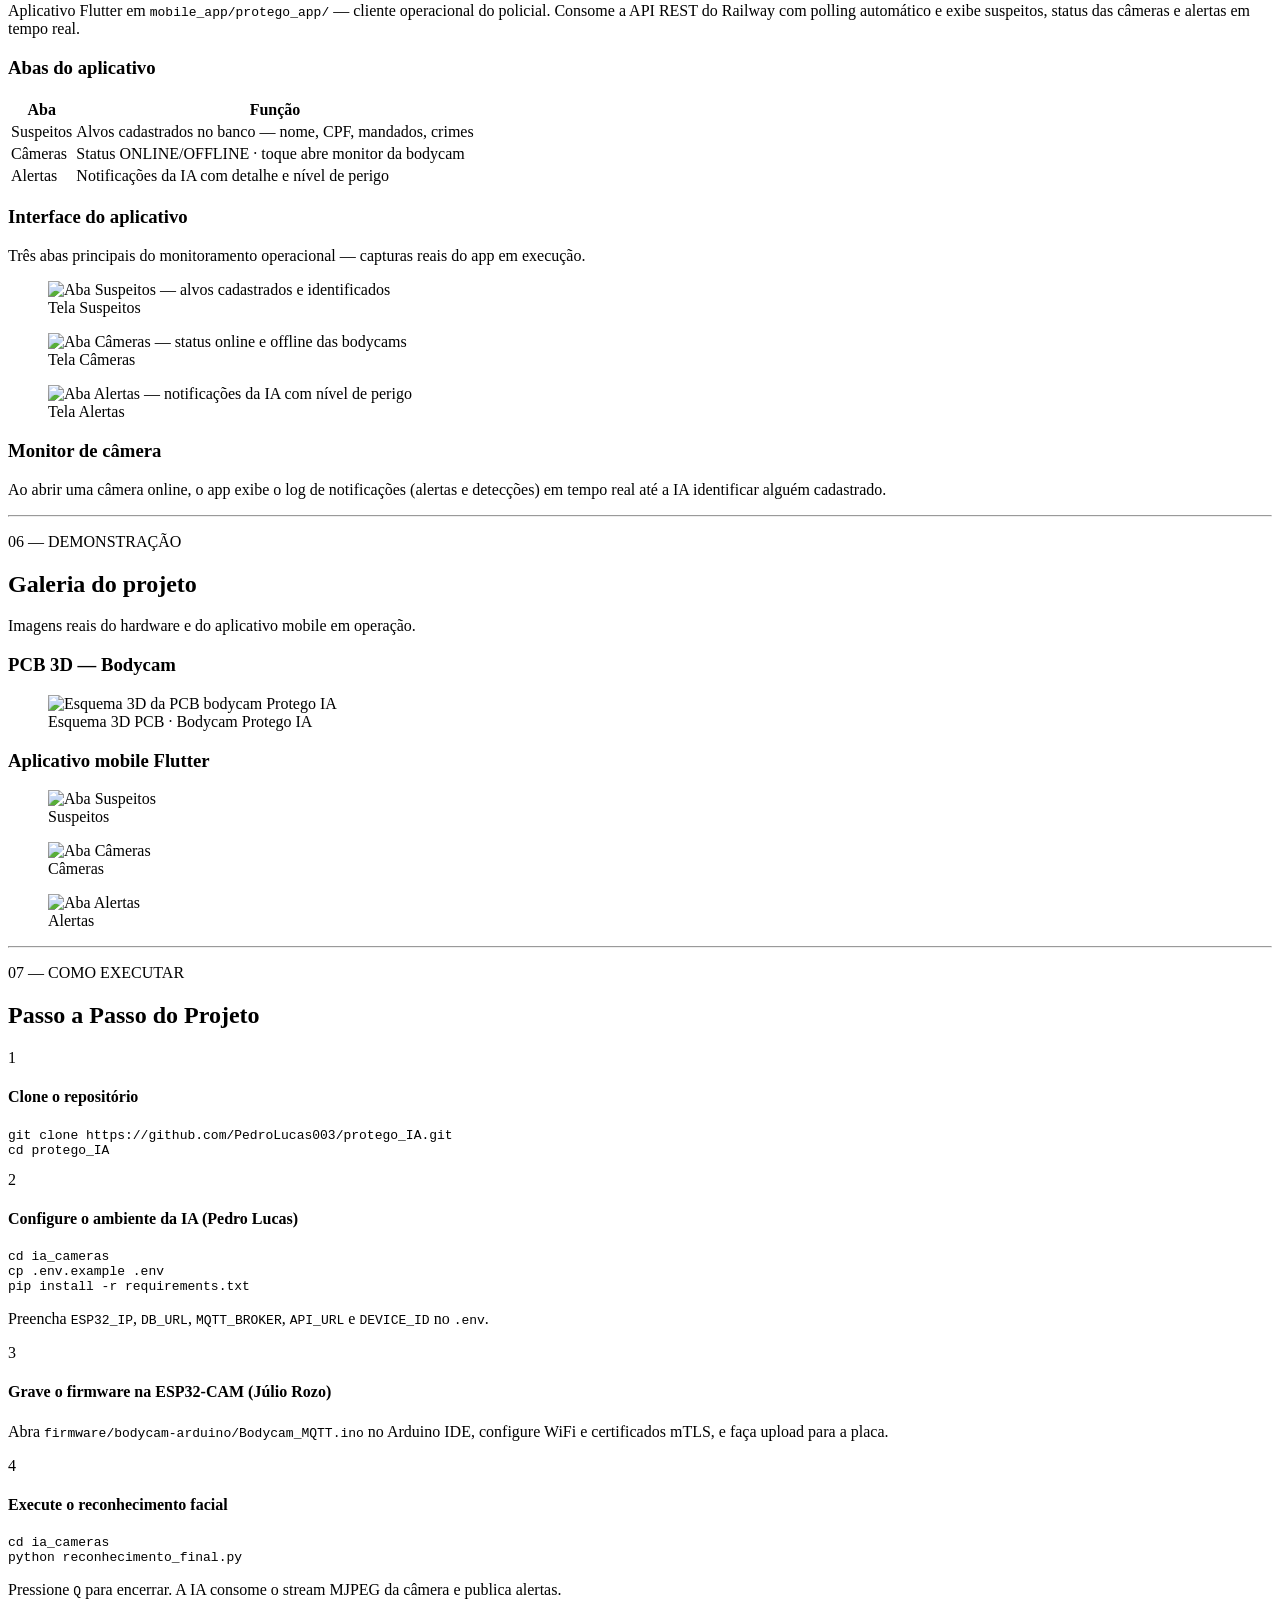
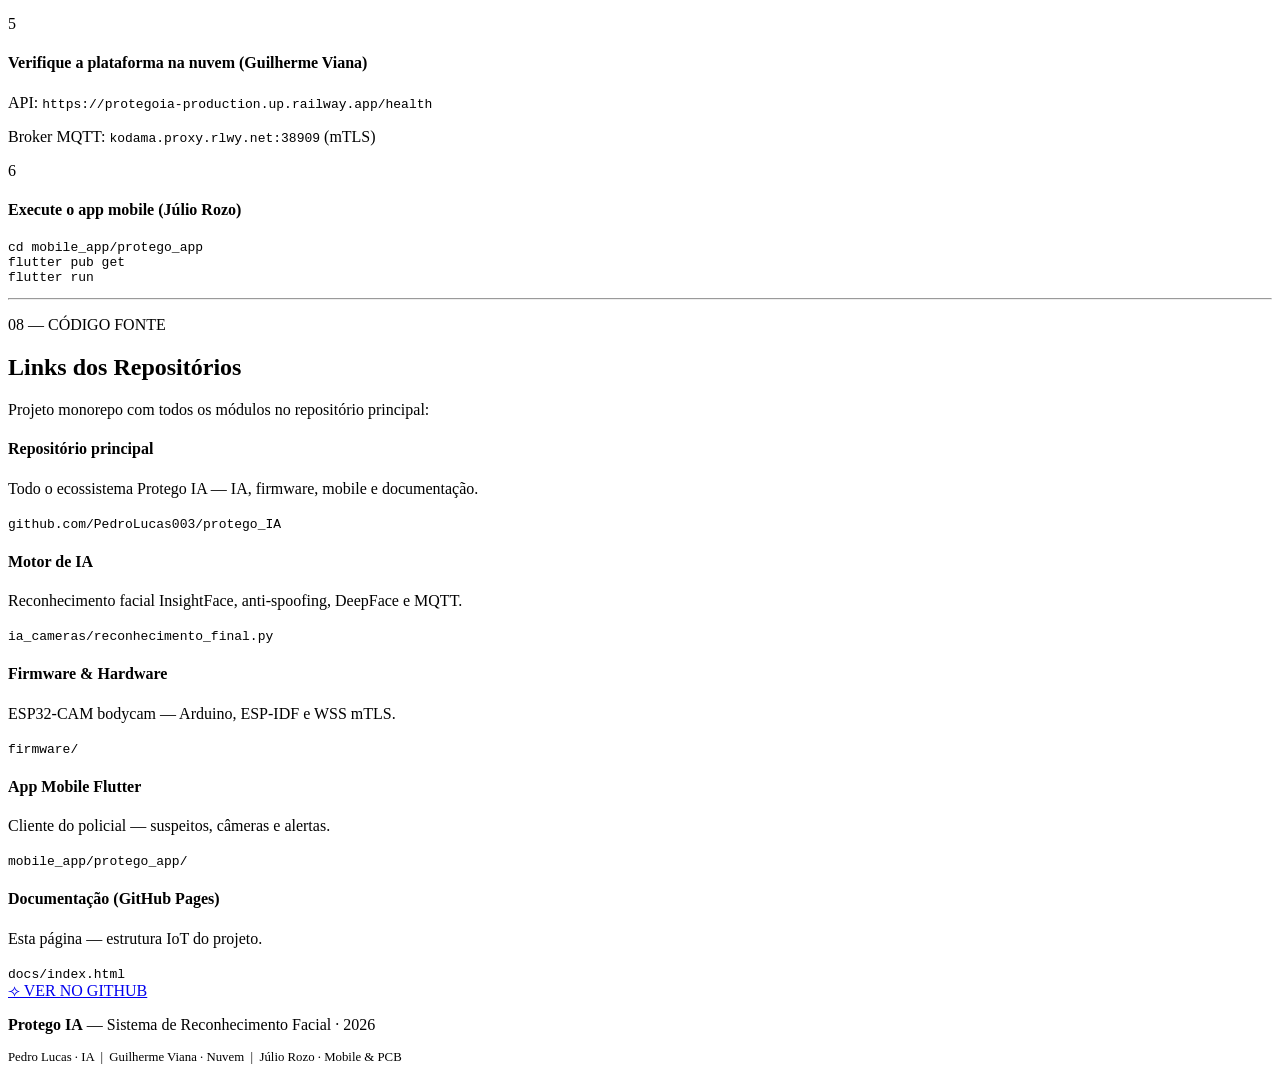
==== commit 5b7c0b3a: "docs: exibir imagens do app e PCB com caminhos absolutos no Pages Co-authored-by: Cursor <cursoragen" ====
--- a/docs/index.html
+++ b/docs/index.html
@@ -6,7 +6,7 @@
   <title>Protego IA — Projeto IoT</title>
   <link rel="preconnect" href="https://fonts.googleapis.com">
   <link href="https://fonts.googleapis.com/css2?family=Share+Tech+Mono&family=Barlow:wght@400;600;700&family=Barlow+Condensed:wght@700;900&display=swap" rel="stylesheet">
-  <link rel="stylesheet" href="style.css">
+  <link rel="stylesheet" href="/protego_IA/style.css">
 </head>
 <body>
 
@@ -50,6 +50,26 @@
       <span>Mobile · PCB · Documentação</span>
     </div>
   </div>
+
+  <h3 style="margin-top:40px;">Galeria</h3>
+  <div class="img-grid">
+    <figure class="img-frame">
+      <img src="/protego_IA/images/hardware/PCB.jpeg" alt="Esquema 3D da PCB bodycam Protego IA" loading="eager">
+      <figcaption>PCB 3D · Bodycam</figcaption>
+    </figure>
+    <figure class="img-frame">
+      <img src="/protego_IA/images/app/App_Suspeitos.jpeg" alt="Aba Suspeitos do app Flutter" loading="eager">
+      <figcaption>App · Suspeitos</figcaption>
+    </figure>
+    <figure class="img-frame">
+      <img src="/protego_IA/images/app/App_Cameras.jpeg" alt="Aba Câmeras do app Flutter" loading="eager">
+      <figcaption>App · Câmeras</figcaption>
+    </figure>
+    <figure class="img-frame">
+      <img src="/protego_IA/images/app/App_Alertas.jpeg" alt="Aba Alertas do app Flutter" loading="eager">
+      <figcaption>App · Alertas</figcaption>
+    </figure>
+  </div>
 </section>
 
 <hr class="divider">
@@ -142,7 +162,7 @@
   <p>Placa de suporte da bodycam — layout 3D com posicionamento do ESP32-CAM, trilhas e conexões de alimentação.</p>
 
   <figure class="img-frame destaque">
-    <img src="images/hardware/PCB.jpeg" alt="Esquema 3D da placa PCB bodycam Protego IA">
+    <img src="/protego_IA/images/hardware/PCB.jpeg" alt="Esquema 3D da placa PCB bodycam Protego IA" loading="eager">
     <figcaption>Esquema 3D PCB · Bodycam Protego IA</figcaption>
   </figure>
 </section>
@@ -234,15 +254,15 @@
 
   <div class="img-grid">
     <figure class="img-frame">
-      <img src="images/app/App_Suspeitos.jpeg" alt="Aba Suspeitos — alvos cadastrados e identificados">
+      <img src="/protego_IA/images/app/App_Suspeitos.jpeg" alt="Aba Suspeitos — alvos cadastrados e identificados" loading="eager">
       <figcaption>Tela Suspeitos</figcaption>
     </figure>
     <figure class="img-frame">
-      <img src="images/app/App_Cameras.jpeg" alt="Aba Câmeras — status online e offline das bodycams">
+      <img src="/protego_IA/images/app/App_Cameras.jpeg" alt="Aba Câmeras — status online e offline das bodycams" loading="eager">
       <figcaption>Tela Câmeras</figcaption>
     </figure>
     <figure class="img-frame">
-      <img src="images/app/App_Alertas.jpeg" alt="Aba Alertas — notificações da IA com nível de perigo">
+      <img src="/protego_IA/images/app/App_Alertas.jpeg" alt="Aba Alertas — notificações da IA com nível de perigo" loading="eager">
       <figcaption>Tela Alertas</figcaption>
     </figure>
   </div>
@@ -258,12 +278,31 @@
      ═══════════════════════════════════════════════════════════ -->
 <section id="demonstracao">
   <p class="section-num">06 — DEMONSTRAÇÃO</p>
-  <h2>Evidências visuais</h2>
-
-  <p>
-    As capturas do aplicativo estão na seção <a href="#aplicativo">05 — Aplicativo</a>.
-    O esquema 3D da PCB está em <a href="#hardware">03 — Hardware</a>.
-  </p>
+  <h2>Galeria do projeto</h2>
+
+  <p>Imagens reais do hardware e do aplicativo mobile em operação.</p>
+
+  <h3>PCB 3D — Bodycam</h3>
+  <figure class="img-frame destaque">
+    <img src="/protego_IA/images/hardware/PCB.jpeg" alt="Esquema 3D da PCB bodycam Protego IA" loading="eager">
+    <figcaption>Esquema 3D PCB · Bodycam Protego IA</figcaption>
+  </figure>
+
+  <h3>Aplicativo mobile Flutter</h3>
+  <div class="img-grid">
+    <figure class="img-frame">
+      <img src="/protego_IA/images/app/App_Suspeitos.jpeg" alt="Aba Suspeitos" loading="eager">
+      <figcaption>Suspeitos</figcaption>
+    </figure>
+    <figure class="img-frame">
+      <img src="/protego_IA/images/app/App_Cameras.jpeg" alt="Aba Câmeras" loading="eager">
+      <figcaption>Câmeras</figcaption>
+    </figure>
+    <figure class="img-frame">
+      <img src="/protego_IA/images/app/App_Alertas.jpeg" alt="Aba Alertas" loading="eager">
+      <figcaption>Alertas</figcaption>
+    </figure>
+  </div>
 </section>
 
 <hr class="divider">
@@ -384,6 +423,6 @@
   </p>
 </footer>
 
-<script src="script.js"></script>
+<script src="/protego_IA/script.js"></script>
 </body>
 </html>
